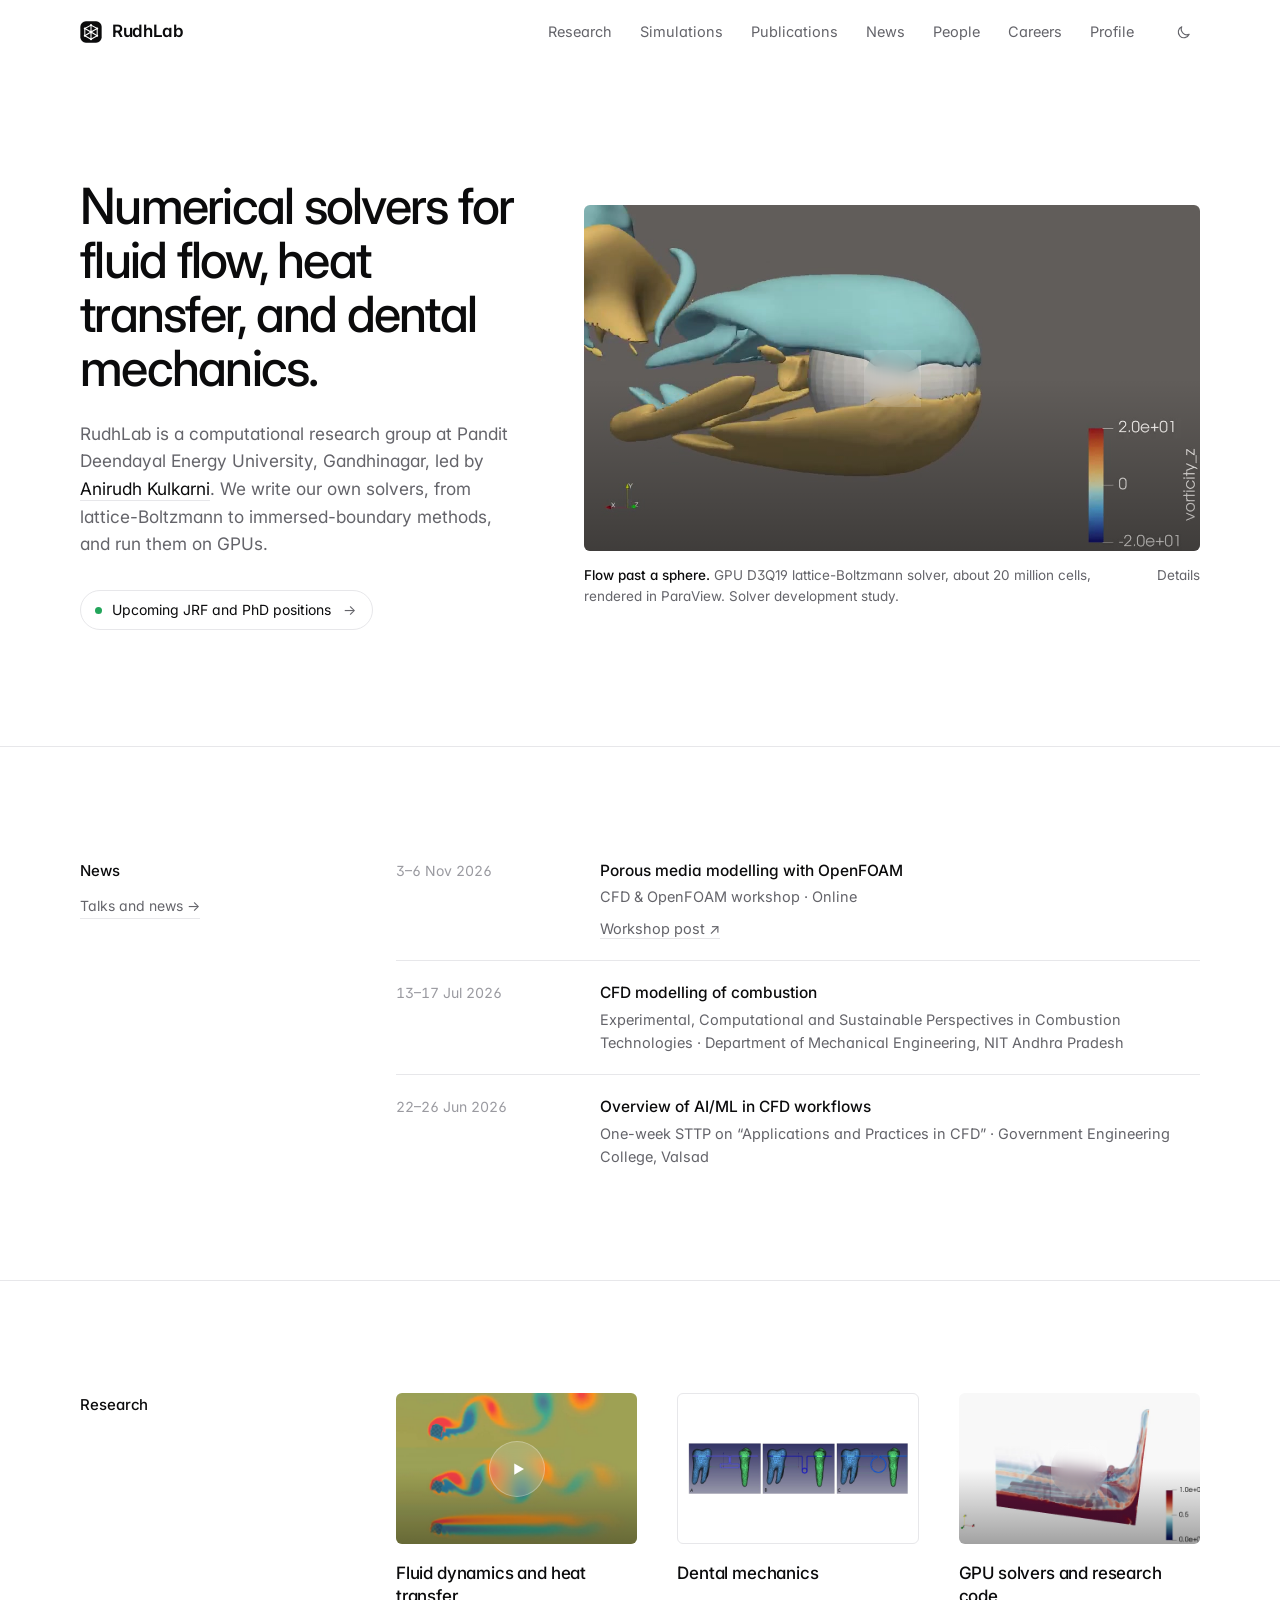
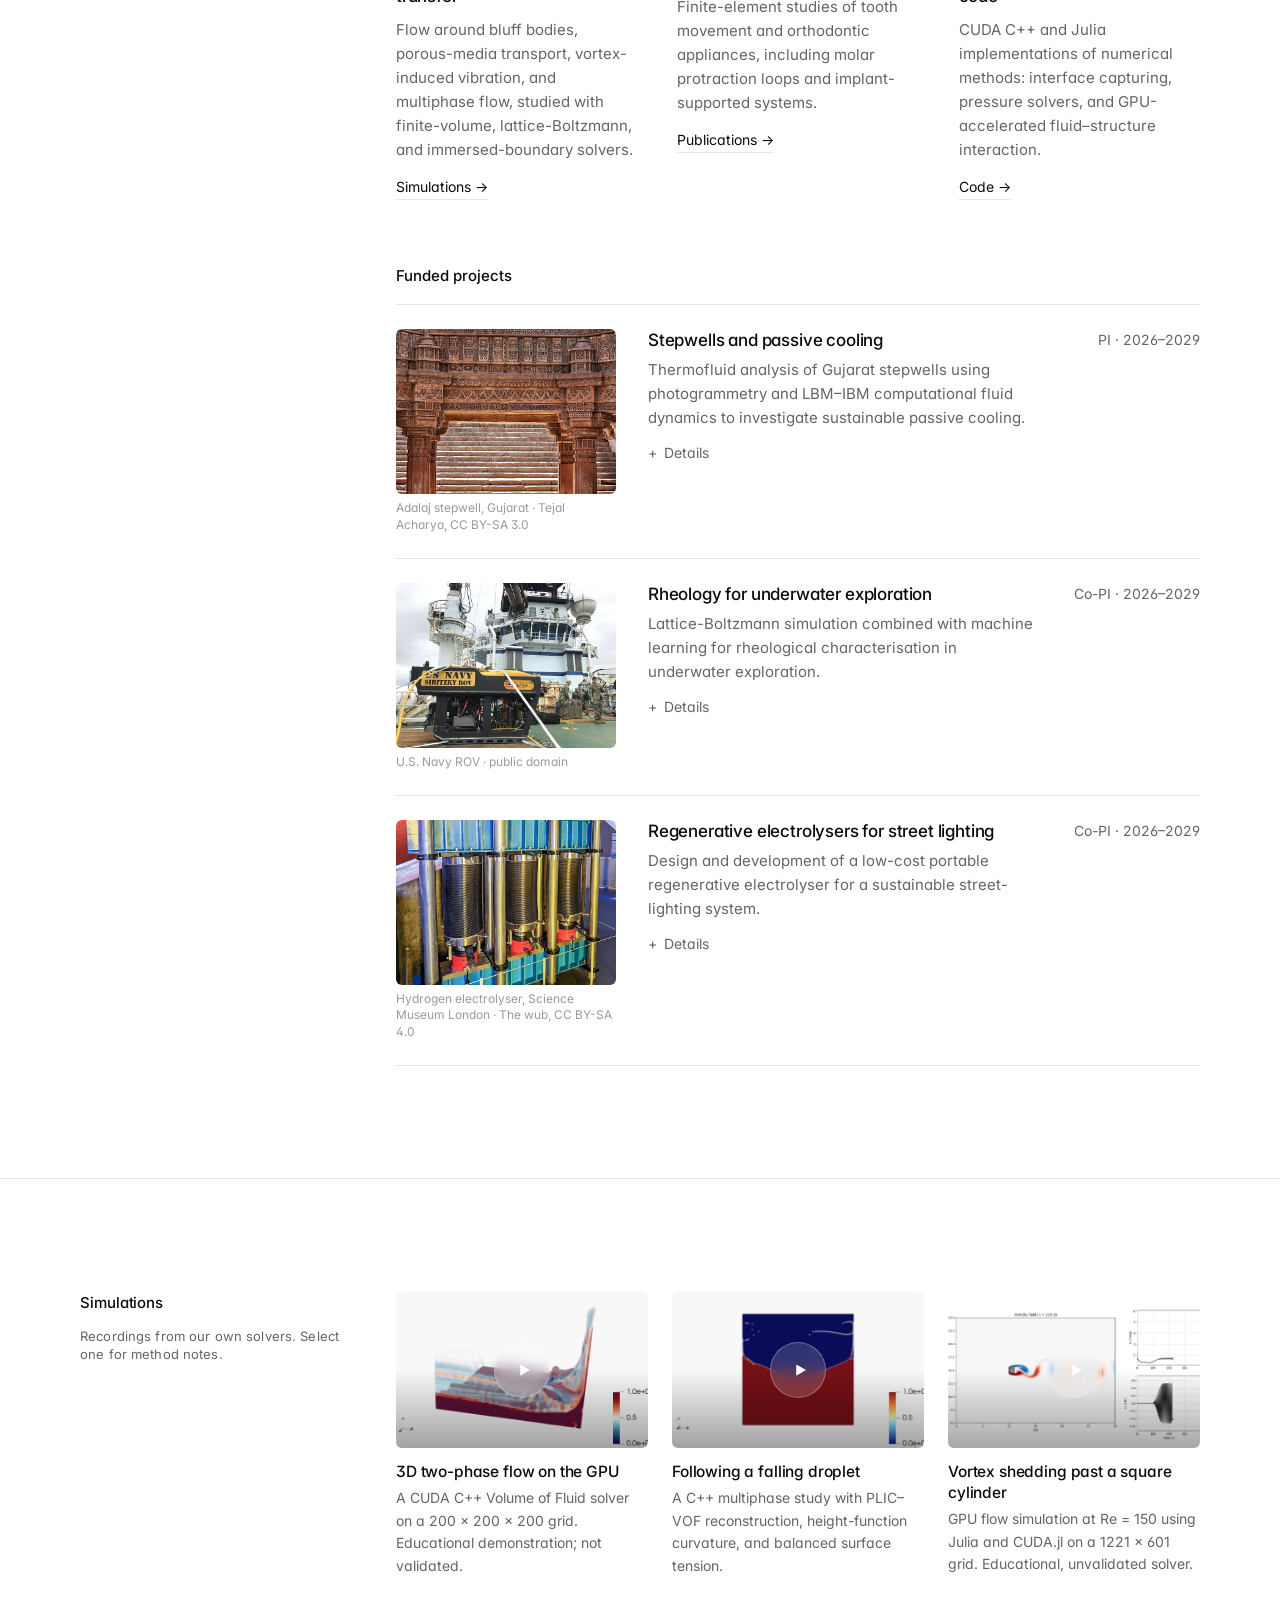
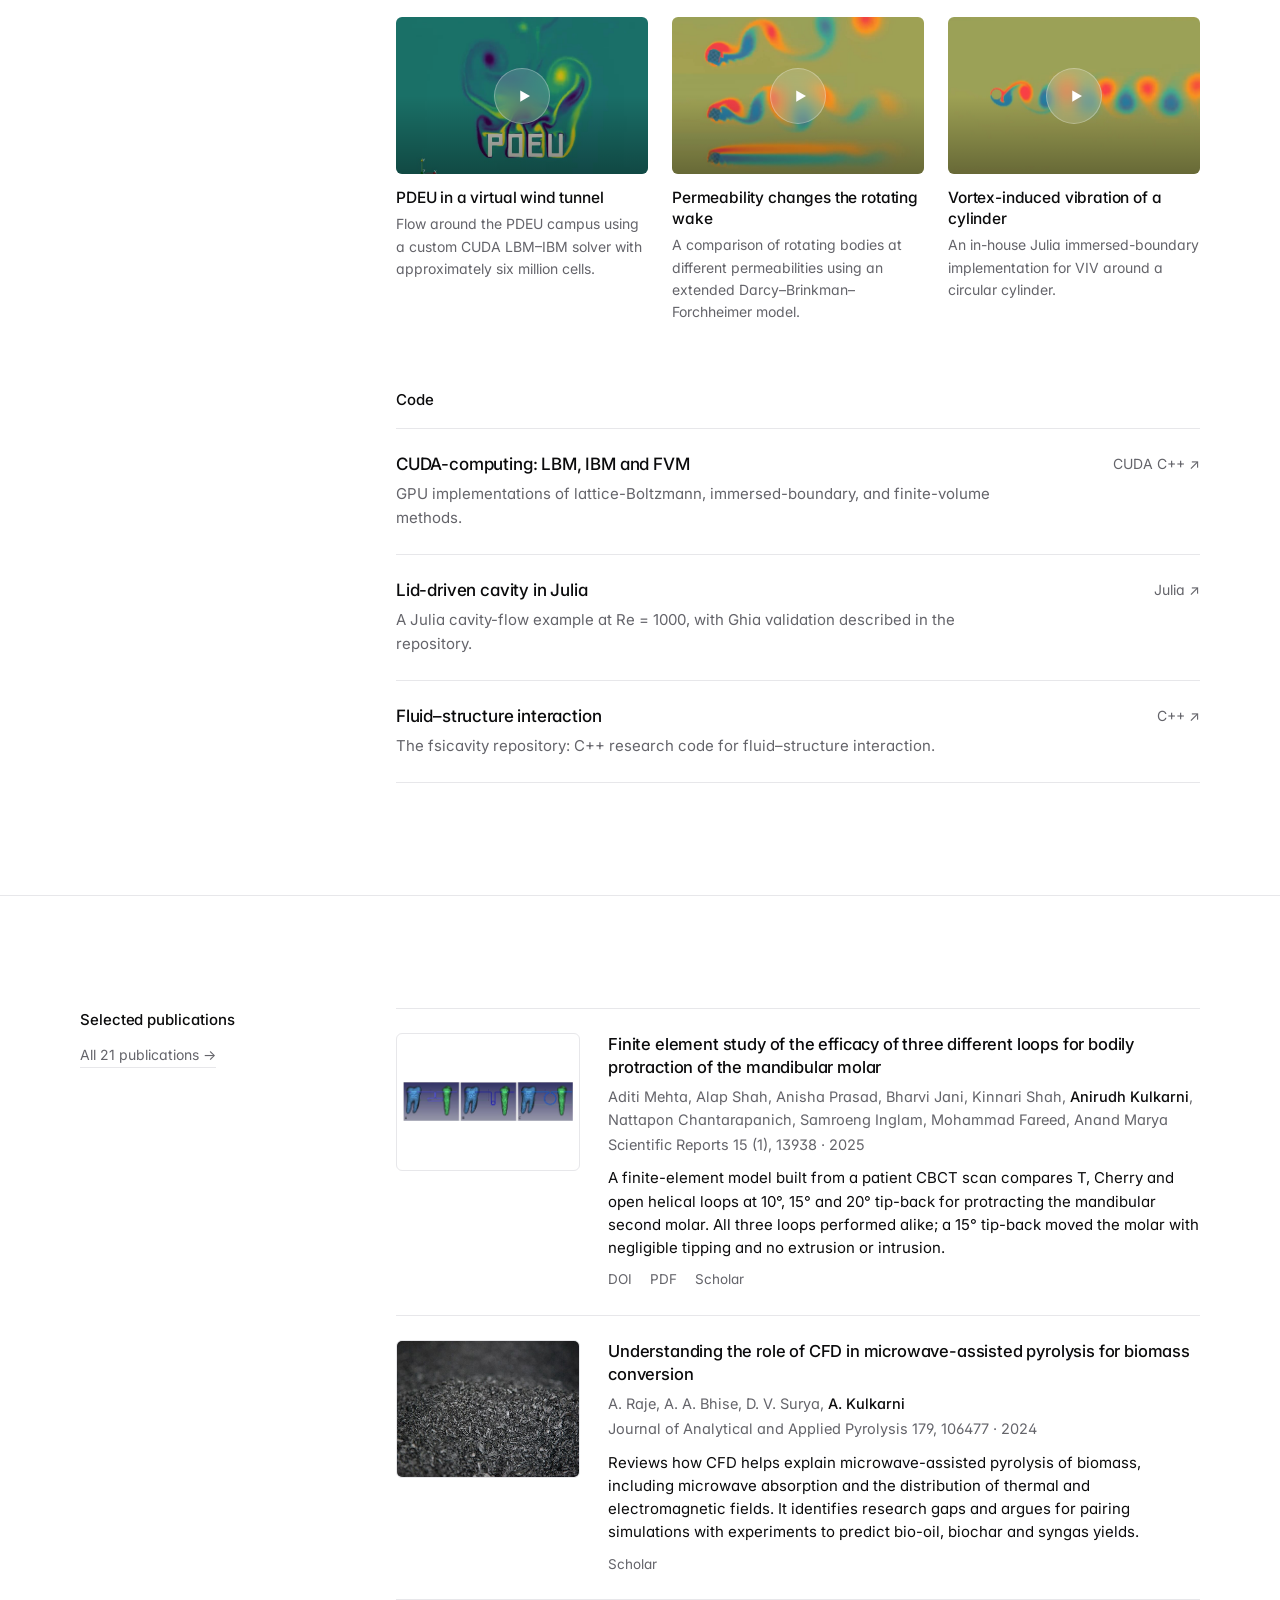
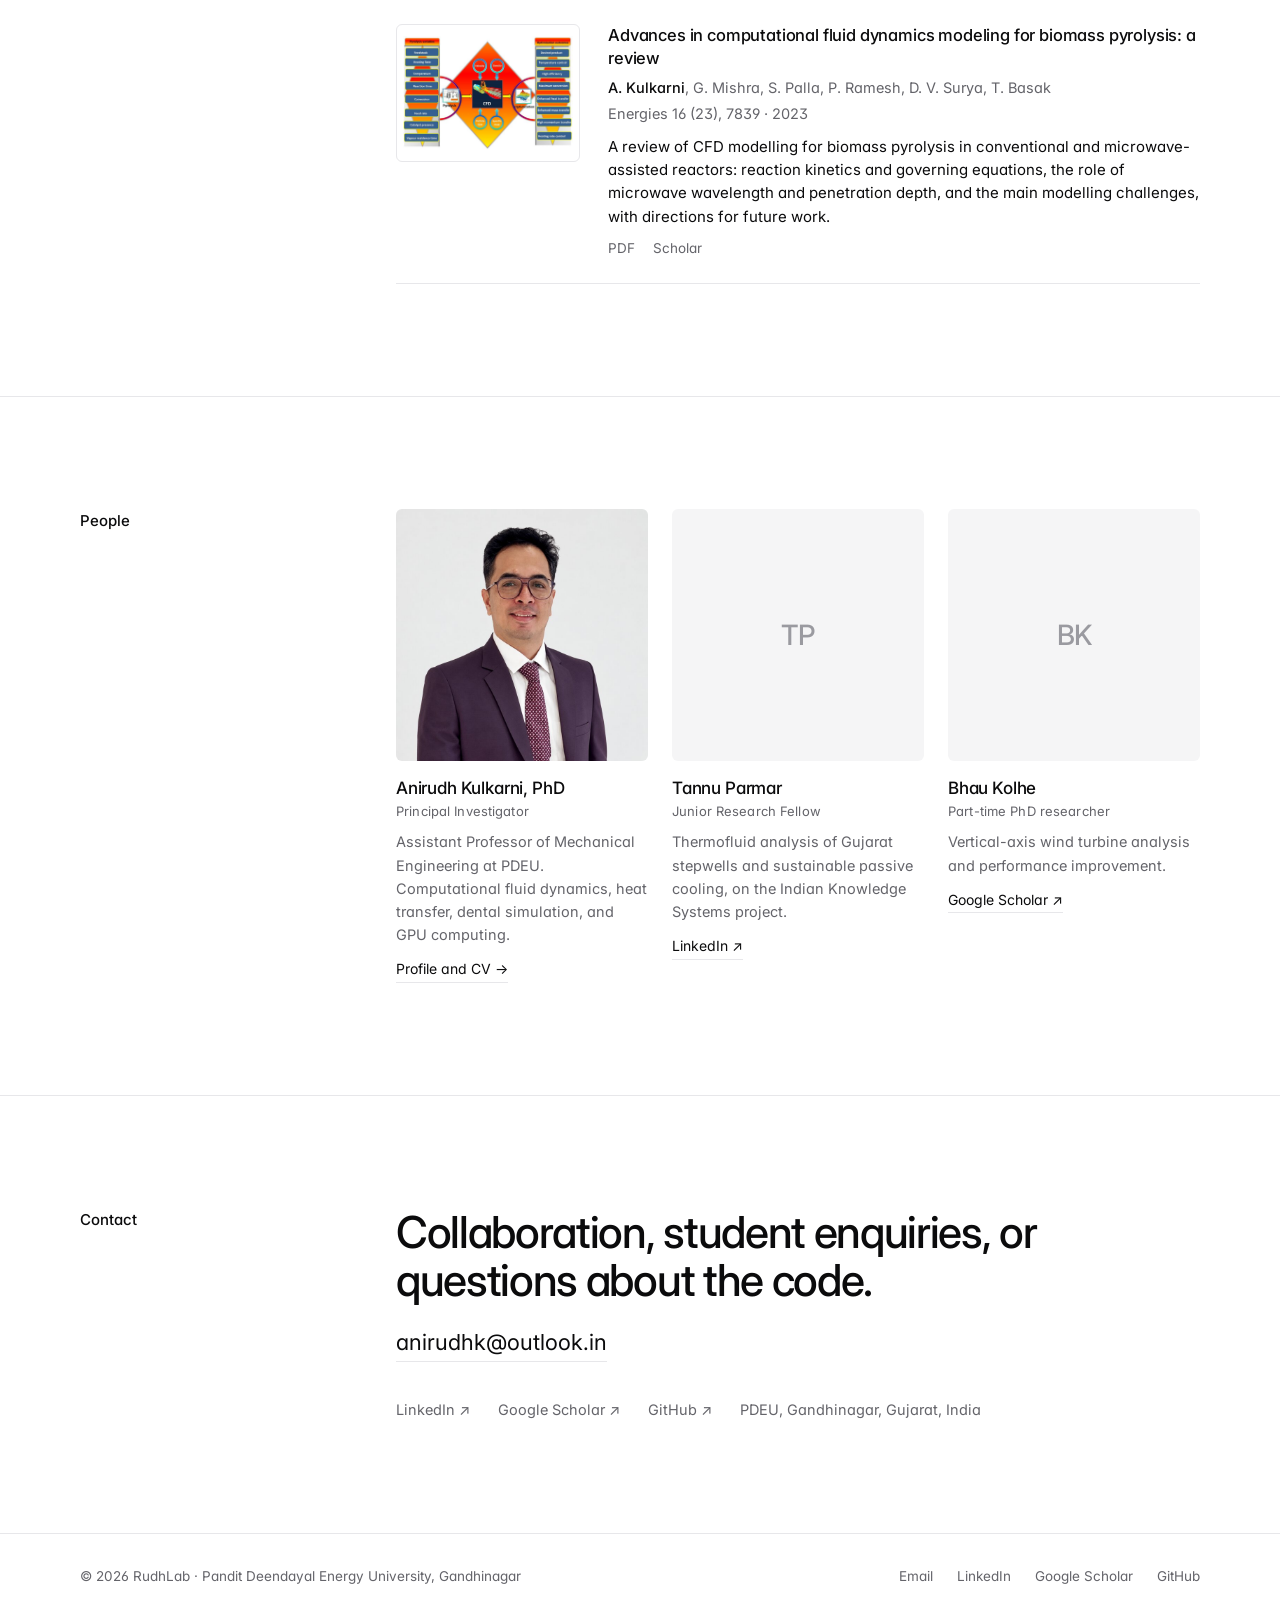
==== index.html @ e68b86d2 "Link free full texts and add images to research areas Sixteen publications now link a free copy befo" ====
<!doctype html>
<html lang="en">
<head>
<meta charset="utf-8">
<meta name="viewport" content="width=device-width, initial-scale=1">
<meta name="description" content="RudhLab is the computational research group of Anirudh Kulkarni, PhD, at PDEU Gandhinagar: fluid dynamics, heat transfer, dental mechanics, and GPU solvers.">
<meta name="theme-color" content="#ffffff">
<title>RudhLab — Computational fluid dynamics and mechanics</title>
<link rel="canonical" href="https://rudhlab.com/">
<meta property="og:type" content="website">
<meta property="og:site_name" content="RudhLab">
<meta property="og:title" content="RudhLab — Computational fluid dynamics and mechanics">
<meta property="og:description" content="RudhLab is the computational research group of Anirudh Kulkarni, PhD, at PDEU Gandhinagar: fluid dynamics, heat transfer, dental mechanics, and GPU solvers.">
<meta property="og:url" content="https://rudhlab.com/">
<meta property="og:image" content="https://rudhlab.com/assets/og-image.jpg">
<meta property="og:image:width" content="1200">
<meta property="og:image:height" content="630">
<meta property="og:image:alt" content="RudhLab: computational fluid dynamics, heat transfer, and mechanics">
<meta name="twitter:card" content="summary_large_image">
<script type="application/ld+json">{"@context":"https://schema.org","@type":"ResearchOrganization","@id":"https://rudhlab.com/#lab","name":"RudhLab","url":"https://rudhlab.com/","logo":"https://rudhlab.com/assets/mark.svg","description":"Computational research group at Pandit Deendayal Energy University working on fluid dynamics, heat transfer, dental mechanics, and GPU solvers.","parentOrganization":{"@type":"CollegeOrUniversity","name":"Pandit Deendayal Energy University","address":{"@type":"PostalAddress","addressLocality":"Gandhinagar","addressRegion":"Gujarat","addressCountry":"IN"}},"founder":{"@id":"https://rudhlab.com/profile.html#person"},"member":[{"@id":"https://rudhlab.com/profile.html#person"},{"@type":"Person","name":"Tannu Parmar"},{"@type":"Person","name":"Bhau Kolhe"}],"email":"anirudhk@outlook.in","sameAs":["https://github.com/rudhkul"]}</script>
<link rel="icon" href="assets/mark.svg?v=20261018b" type="image/svg+xml">
<link rel="preconnect" href="https://fonts.googleapis.com">
<link rel="preconnect" href="https://fonts.gstatic.com" crossorigin>
<link rel="stylesheet" href="https://fonts.googleapis.com/css2?family=Inter:wght@400;500;600&amp;display=swap">
<script src="theme.js?v=20261018b"></script>
<link rel="stylesheet" href="styles.css?v=20261018b">
<script src="content.js?v=20261018b" defer></script>
<script src="app.js?v=20261018b" defer></script>
</head>
<body>
<a class="skip" href="#main">Skip to content</a>
<header class="header"><div class="wrap">
<a class="brand" href="#" aria-label="RudhLab home"><svg viewBox="0 0 64 64" aria-hidden="true"><rect class="mark-tile" x="1" y="1" width="62" height="62" rx="16"/><g class="mark-lines" fill="none" stroke-linejoin="round"><path d="m32 12 18 10v21L32 53 14 43V22Z"/><path d="m14 22 18 10 18-10M32 32v21M32 12v20M14 43l18-11 18 11"/></g><g class="mark-nodes"><circle cx="32" cy="12" r="3"/><circle cx="14" cy="22" r="3"/><circle cx="50" cy="22" r="3"/><circle cx="32" cy="32" r="4"/><circle cx="14" cy="43" r="3"/><circle cx="50" cy="43" r="3"/><circle cx="32" cy="53" r="3"/></g></svg>RudhLab</a>
<nav class="nav" id="navigation" aria-label="Main"><a href="#research">Research</a><a href="#simulations">Simulations</a><a href="publications.html">Publications</a><a href="news.html">News</a><a href="#people">People</a><a href="careers.html">Careers</a><a href="profile.html">Profile</a></nav>
<button class="icon-button theme-toggle" type="button" aria-label="Switch to dark mode" aria-pressed="false"><svg class="moon" viewBox="0 0 24 24" fill="none" stroke="currentColor" stroke-width="1.6" stroke-linecap="round" stroke-linejoin="round" aria-hidden="true"><path d="M20 14.5A8 8 0 0 1 9.5 4a8 8 0 1 0 10.5 10.5Z"/></svg><svg class="sun" viewBox="0 0 24 24" fill="none" stroke="currentColor" stroke-width="1.6" stroke-linecap="round" stroke-linejoin="round" aria-hidden="true"><circle cx="12" cy="12" r="4"/><path d="M12 2v2m0 16v2M2 12h2m16 0h2M4.9 4.9l1.4 1.4m11.4 11.4 1.4 1.4M4.9 19.1l1.4-1.4M17.7 6.3l1.4-1.4"/></svg></button>
<button class="icon-button menu-toggle" type="button" aria-label="Menu" aria-expanded="false" aria-controls="navigation"><svg class="open-icon" viewBox="0 0 24 24" fill="none" stroke="currentColor" stroke-width="1.6" stroke-linecap="round" stroke-linejoin="round" aria-hidden="true"><path d="M4 8h16M4 16h16"/></svg><svg class="close" viewBox="0 0 24 24" fill="none" stroke="currentColor" stroke-width="1.6" stroke-linecap="round" stroke-linejoin="round" aria-hidden="true"><path d="M6 6l12 12M18 6 6 18"/></svg></button>
</div></header>
<main id="main">
<section class="hero wrap"><div class="hero-text">
<h1>Numerical solvers for fluid flow, heat transfer, and dental mechanics.</h1>
<p class="lede">RudhLab is a computational research group at Pandit Deendayal Energy University, Gandhinagar, led by <a class="link" href="profile.html">Anirudh Kulkarni</a>. We write our own solvers, from lattice-Boltzmann to immersed-boundary methods, and run them on GPUs.</p>
<a class="notice" href="careers.html"><span class="dot" aria-hidden="true"></span>Upcoming JRF and PhD positions<span class="muted arrow">→</span></a>
</div>
<figure class="featured">
<div class="player" data-player><video preload="none" playsinline loop muted poster="assets/media/sphere-wake.jpg" aria-label="Three-dimensional vortex structures in the wake of a sphere"><source src="assets/media/sphere-wake.mp4" type="video/mp4"></video><button class="play" type="button" aria-label="Play: flow past a sphere"><span><svg viewBox="0 0 24 24" fill="currentColor" aria-hidden="true"><path d="M7 4.5v15l13-7.5z"/></svg></span></button></div>
<figcaption><span><strong>Flow past a sphere.</strong> <span class="muted">GPU D3Q19 lattice-Boltzmann solver, about 20 million cells, rendered in ParaView. Solver development study.</span></span><button type="button" data-study="sphere-wake">Details</button></figcaption>
</figure>
</section>
<section class="section" id="news"><div class="wrap section-grid"><div class="section-head"><h2>News</h2><a class="link" href="news.html">Talks and news <span class="arrow">→</span></a></div><div><div class="news" id="news-latest"></div></div></div></section>
<section class="section" id="research"><div class="wrap section-grid"><div class="section-head"><h2>Research</h2></div><div><div class="areas"><div><button class="area-media" type="button" data-study="porous-body-rotation" aria-label="Vortex shedding behind rotating porous bodies. Open video and notes"><span class="player"><img src="assets/media/porous-body-rotation.jpg" alt="" width="1280" height="720" loading="lazy" decoding="async"><span class="play" aria-hidden="true"><span><svg viewBox="0 0 24 24" fill="currentColor" aria-hidden="true"><path d="M7 4.5v15l13-7.5z"/></svg></span></span></span></button><h3>Fluid dynamics and heat transfer</h3><p>Flow around bluff bodies, porous-media transport, vortex-induced vibration, and multiphase flow, studied with finite-volume, lattice-Boltzmann, and immersed-boundary solvers.</p><a class="link" href="#simulations">Simulations <span class="arrow">→</span></a></div><div><figure class="area-media figure"><img src="assets/research/dental-fem.jpg" alt="Finite-element models of a mandibular molar with T, Cherry and open helical protraction loops." title="Figure 1, Mehta et al., Scientific Reports (2025), CC BY-NC-ND 4.0" width="1200" height="276" loading="lazy" decoding="async"></figure><h3>Dental mechanics</h3><p>Finite-element studies of tooth movement and orthodontic appliances, including molar protraction loops and implant-supported systems.</p><a class="link" href="publications.html">Publications <span class="arrow">→</span></a></div><div><button class="area-media" type="button" data-study="cuda-two-phase" aria-label="3D two-phase flow on the GPU. Open video and notes"><span class="player"><img src="assets/media/cuda-two-phase.jpg" alt="" width="1280" height="720" loading="lazy" decoding="async"><span class="play" aria-hidden="true"><span><svg viewBox="0 0 24 24" fill="currentColor" aria-hidden="true"><path d="M7 4.5v15l13-7.5z"/></svg></span></span></span></button><h3>GPU solvers and research code</h3><p>CUDA C++ and Julia implementations of numerical methods: interface capturing, pressure solvers, and GPU-accelerated fluid–structure interaction.</p><a class="link" href="#code">Code <span class="arrow">→</span></a></div></div><h3 class="subhead" id="projects">Funded projects</h3><div class="rows"><article class="project"><figure><img src="assets/projects/stepwells.jpg" alt="Adalaj stepwell near Gandhinagar, Gujarat: stepped galleries descending to the water." width="720" height="540" loading="lazy" decoding="async"><figcaption><a href="https://commons.wikimedia.org/wiki/File:Adalaj_Vav_01.jpg" target="_blank" rel="noopener noreferrer">Adalaj stepwell, Gujarat · Tejal Acharya, CC BY-SA 3.0</a></figcaption></figure><div class="row"><h3>Stepwells and passive cooling</h3><span class="meta">PI · 2026–2029</span><p>Thermofluid analysis of Gujarat stepwells using photogrammetry and LBM–IBM computational fluid dynamics to investigate sustainable passive cooling.</p><details><summary>Details</summary><dl><dt>Full title</dt><dd>Thermofluid Analysis of Selected Stepwells from the Region of Gujarat (Vapi): Validating Aparajitaprccha Typologies using Photogrammetry and LBM–IBM CFD for Sustainable Passive Cooling</dd><dt>Funding</dt><dd>Indian Knowledge Systems Division, Ministry of Education, Government of India</dd><dt>Principal Investigator</dt><dd>Dr. Anirudh Kulkarni</dd><dt>Co-Principal Investigator</dt><dd>Dr. Kishan Fuse</dd><dt>Research fellow</dt><dd>Tannu Parmar, JRF</dd></dl></details></div></article><article class="project"><figure><img src="assets/projects/underwater.jpg" alt="A remotely operated underwater vehicle on the deck of a support ship." width="720" height="540" loading="lazy" decoding="async"><figcaption><a href="https://commons.wikimedia.org/wiki/File:A_remotely_operated_underwater_vehicle_operated_by_the_U.S._Navy%E2%80%99s_Undersea_Rescue_Command._(38526121546).jpg" target="_blank" rel="noopener noreferrer">U.S. Navy ROV · public domain</a></figcaption></figure><div class="row"><h3>Rheology for underwater exploration</h3><span class="meta">Co-PI · 2026–2029</span><p>Lattice-Boltzmann simulation combined with machine learning for rheological characterisation in underwater exploration.</p><details><summary>Details</summary><dl><dt>Full title</dt><dd>LBM–ML Rheological Characterisation for Underwater Exploration</dd><dt>Funding</dt><dd>IIT Guwahati Technology Innovation Hub</dd><dt>Principal Investigator</dt><dd>Dr. Vivek Jaiswal</dd><dt>Co-Principal Investigator</dt><dd>Dr. Anirudh Kulkarni</dd></dl></details></div></article><article class="project"><figure><img src="assets/projects/electrolyser.jpg" alt="A stacked hydrogen electrolyser on display." width="720" height="540" loading="lazy" decoding="async"><figcaption><a href="https://commons.wikimedia.org/wiki/File:Hydrogen_electrolyser_-_Science_Museum,_London.jpg" target="_blank" rel="noopener noreferrer">Hydrogen electrolyser, Science Museum London · The wub, CC BY-SA 4.0</a></figcaption></figure><div class="row"><h3>Regenerative electrolysers for street lighting</h3><span class="meta">Co-PI · 2026–2029</span><p>Design and development of a low-cost portable regenerative electrolyser for a sustainable street-lighting system.</p><details><summary>Details</summary><dl><dt>Funding</dt><dd>Gujarat Energy Development Agency</dd><dt>Principal Investigator</dt><dd>Dr. Rohit Srivastava</dd><dt>Co-Principal Investigator</dt><dd>Dr. Anirudh Kulkarni</dd></dl></details></div></article></div></div></div></section>
<section class="section" id="simulations"><div class="wrap section-grid"><div class="section-head"><h2>Simulations</h2><p class="label">Recordings from our own solvers. Select one for method notes.</p></div><div><div class="sims" id="sims"></div><h3 class="subhead" id="code">Code</h3><div class="rows" id="code-list"></div></div></div></section>
<section class="section" id="publications"><div class="wrap section-grid"><div class="section-head"><h2>Selected publications</h2><a class="link" href="publications.html">All 21 publications <span class="arrow">→</span></a></div><div><div class="pubs"><article class="pub" data-type="journal"><figure class="pub-thumb"><img src="assets/publications/pub-17.jpg" alt="Finite-element models of the molar with the T loop, Cherry loop and open helical loop." title="Figure 1, Mehta et al., Scientific Reports (2025), CC BY-NC-ND 4.0" width="720" height="166" loading="lazy" decoding="async"></figure><div class="pub-body"><h3><a href="https://doi.org/10.1038/s41598-025-94627-5" target="_blank" rel="noopener noreferrer">Finite element study of the efficacy of three different loops for bodily protraction of the mandibular molar</a></h3><p class="authors">Aditi Mehta, Alap Shah, Anisha Prasad, Bharvi Jani, Kinnari Shah, <strong>Anirudh Kulkarni</strong>, Nattapon Chantarapanich, Samroeng Inglam, Mohammad Fareed, Anand Marya</p><p class="venue">Scientific Reports 15 (1), 13938 · 2025</p><p class="summary">A finite-element model built from a patient CBCT scan compares T, Cherry and open helical loops at 10°, 15° and 20° tip-back for protracting the mandibular second molar. All three loops performed alike; a 15° tip-back moved the molar with negligible tipping and no extrusion or intrusion.</p><p class="links"><a href="https://doi.org/10.1038/s41598-025-94627-5" target="_blank" rel="noopener noreferrer">DOI</a><a href="https://www.nature.com/articles/s41598-025-94627-5.pdf" target="_blank" rel="noopener noreferrer">PDF</a><a href="https://scholar.google.com/citations?view_op=view_citation&amp;hl=en&amp;user=WoYtYLwAAAAJ&amp;pagesize=100&amp;citation_for_view=WoYtYLwAAAAJ:7PzlFSSx8tAC" target="_blank" rel="noopener noreferrer">Scholar</a></p></div></article><article class="pub" data-type="journal"><figure class="pub-thumb photo"><img src="assets/publications/pub-15.jpg" alt="A pile of biochar." title="Illustrative photo: Oregon Department of Forestry, Wikimedia Commons, CC BY 2.0" width="720" height="540" loading="lazy" decoding="async"></figure><div class="pub-body"><h3><a href="https://scholar.google.com/citations?view_op=view_citation&amp;hl=en&amp;user=WoYtYLwAAAAJ&amp;pagesize=100&amp;citation_for_view=WoYtYLwAAAAJ:aqlVkmm33-oC" target="_blank" rel="noopener noreferrer">Understanding the role of CFD in microwave-assisted pyrolysis for biomass conversion</a></h3><p class="authors">A. Raje, A. A. Bhise, D. V. Surya, <strong>A. Kulkarni</strong></p><p class="venue">Journal of Analytical and Applied Pyrolysis 179, 106477 · 2024</p><p class="summary">Reviews how CFD helps explain microwave-assisted pyrolysis of biomass, including microwave absorption and the distribution of thermal and electromagnetic fields. It identifies research gaps and argues for pairing simulations with experiments to predict bio-oil, biochar and syngas yields.</p><p class="links"><a href="https://scholar.google.com/citations?view_op=view_citation&amp;hl=en&amp;user=WoYtYLwAAAAJ&amp;pagesize=100&amp;citation_for_view=WoYtYLwAAAAJ:aqlVkmm33-oC" target="_blank" rel="noopener noreferrer">Scholar</a></p></div></article><article class="pub" data-type="journal"><figure class="pub-thumb"><img src="assets/publications/pub-13.jpg" alt="Diagram linking pyrolysis variables, CFD quantities and optimisation outcomes." title="Figure 1, Kulkarni et al., Energies (2023), CC BY 4.0" width="720" height="483" loading="lazy" decoding="async"></figure><div class="pub-body"><h3><a href="https://scholar.google.com/citations?view_op=view_citation&amp;hl=en&amp;user=WoYtYLwAAAAJ&amp;pagesize=100&amp;citation_for_view=WoYtYLwAAAAJ:qxL8FJ1GzNcC" target="_blank" rel="noopener noreferrer">Advances in computational fluid dynamics modeling for biomass pyrolysis: a review</a></h3><p class="authors"><strong>A. Kulkarni</strong>, G. Mishra, S. Palla, P. Ramesh, D. V. Surya, T. Basak</p><p class="venue">Energies 16 (23), 7839 · 2023</p><p class="summary">A review of CFD modelling for biomass pyrolysis in conventional and microwave-assisted reactors: reaction kinetics and governing equations, the role of microwave wavelength and penetration depth, and the main modelling challenges, with directions for future work.</p><p class="links"><a href="https://www.mdpi.com/1996-1073/16/23/7839/pdf" target="_blank" rel="noopener noreferrer">PDF</a><a href="https://scholar.google.com/citations?view_op=view_citation&amp;hl=en&amp;user=WoYtYLwAAAAJ&amp;pagesize=100&amp;citation_for_view=WoYtYLwAAAAJ:qxL8FJ1GzNcC" target="_blank" rel="noopener noreferrer">Scholar</a></p></div></article></div></div></div></section>
<section class="section" id="people"><div class="wrap section-grid"><div class="section-head"><h2>People</h2></div><div><div class="people">
<article class="person"><div class="avatar"><img src="assets/anirudh-kulkarni.jpg?v=20261018b" alt="Portrait of Anirudh Kulkarni" width="720" height="730" loading="lazy"></div><h3>Anirudh Kulkarni, PhD</h3><p class="label">Principal Investigator</p><p>Assistant Professor of Mechanical Engineering at PDEU. Computational fluid dynamics, heat transfer, dental simulation, and GPU computing.</p><a class="link" href="profile.html">Profile and CV <span class="arrow">→</span></a></article>
<article class="person"><div class="avatar" aria-hidden="true">TP</div><h3>Tannu Parmar</h3><p class="label">Junior Research Fellow</p><p>Thermofluid analysis of Gujarat stepwells and sustainable passive cooling, on the Indian Knowledge Systems project.</p><a class="link" href="https://www.linkedin.com/in/tannu-parmar-130b2a20a/" target="_blank" rel="noopener noreferrer">LinkedIn <span class="arrow">↗</span></a></article>
<article class="person"><div class="avatar" aria-hidden="true">BK</div><h3>Bhau Kolhe</h3><p class="label">Part-time PhD researcher</p><p>Vertical-axis wind turbine analysis and performance improvement.</p><a class="link" href="https://scholar.google.com/citations?user=wgav1qcAAAAJ&amp;hl=en" target="_blank" rel="noopener noreferrer">Google Scholar <span class="arrow">↗</span></a></article>
</div></div></div></section>
<section class="section" id="contact"><div class="wrap section-grid"><div class="section-head"><h2>Contact</h2></div><div><div class="contact"><h2>Collaboration, student enquiries, or questions about the code.</h2><a class="big link" id="contact-primary" href="mailto:anirudhk@outlook.in">anirudhk@outlook.in</a><ul><li><a href="https://www.linkedin.com/in/anik/" target="_blank" rel="noopener noreferrer">LinkedIn ↗</a></li><li><a href="https://scholar.google.com/citations?user=WoYtYLwAAAAJ&amp;hl=en" target="_blank" rel="noopener noreferrer">Google Scholar ↗</a></li><li><a href="https://github.com/rudhkul" target="_blank" rel="noopener noreferrer">GitHub ↗</a></li><li>PDEU, Gandhinagar, Gujarat, India</li></ul></div></div></div></section>
<dialog id="study-dialog" aria-labelledby="dialog-title"><button class="dialog-close" type="button" aria-label="Close"><svg viewBox="0 0 24 24" fill="none" stroke="currentColor" stroke-width="1.6" stroke-linecap="round" stroke-linejoin="round" aria-hidden="true" stroke-width="2"><path d="M6 6l12 12M18 6 6 18"/></svg></button><div id="dialog-media"></div><div class="dialog-body"><h2 id="dialog-title"></h2><p id="dialog-description"></p><aside><div><span>Method</span><p id="dialog-method"></p></div><div><span>Recording</span><p id="dialog-label"></p></div><a class="link" id="dialog-link" target="_blank" rel="noopener noreferrer">Original post <span class="arrow">↗</span></a></aside></div></dialog>
</main>
<footer class="footer"><div class="wrap">
<p>© <span id="year">2026</span> RudhLab · Pandit Deendayal Energy University, Gandhinagar</p>
<nav aria-label="Elsewhere"><a href="mailto:anirudhk@outlook.in">Email</a><a href="https://www.linkedin.com/in/anik/" target="_blank" rel="noopener noreferrer">LinkedIn</a><a href="https://scholar.google.com/citations?user=WoYtYLwAAAAJ&amp;hl=en" target="_blank" rel="noopener noreferrer">Google Scholar</a><a href="https://github.com/rudhkul" target="_blank" rel="noopener noreferrer">GitHub</a></nav>
</div></footer>
</body>
</html>
---- styles.css ----
/* RudhLab — minimal sans-serif theme. Tokens first; every page shares them. */
:root{
  --bg:#ffffff;--fg:#0b0b0c;--muted:#64646a;--faint:#9a9aa0;--line:#e7e7ea;--soft:#f5f5f6;--accent:#1f5eff;
  --sans:"Inter",ui-sans-serif,system-ui,-apple-system,"Segoe UI",Roboto,"Helvetica Neue",Arial,sans-serif;
  --max:1200px;--gutter:clamp(16px,4vw,40px);
  color-scheme:light;
}
@media (prefers-color-scheme:dark){:root:not([data-theme="light"]){--bg:#0c0c0e;--fg:#ececee;--muted:#9c9ca4;--faint:#6c6c74;--line:#232328;--soft:#151518;--accent:#7aa2ff;color-scheme:dark}}
:root[data-theme="dark"]{--bg:#0c0c0e;--fg:#ececee;--muted:#9c9ca4;--faint:#6c6c74;--line:#232328;--soft:#151518;--accent:#7aa2ff;color-scheme:dark}

*,*::before,*::after{box-sizing:border-box}
html{-webkit-text-size-adjust:100%;scroll-behavior:smooth;scroll-padding-top:80px}
body{display:flex;flex-direction:column;min-height:100dvh;margin:0;background:var(--bg);color:var(--fg);font:400 16px/1.6 var(--sans);font-feature-settings:"cv11","ss01";-webkit-font-smoothing:antialiased;text-rendering:optimizeLegibility}
h1,h2,h3,p,ul,ol,dl,dd,figure{margin:0}
main{flex:1}
ul{padding:0;list-style:none}
img,video{display:block;max-width:100%}
a{color:inherit;text-decoration:none}
button,input{font:inherit;color:inherit}
button{background:none;border:0;padding:0;cursor:pointer}
:focus-visible{outline:2px solid var(--accent);outline-offset:3px;border-radius:2px}
::selection{background:var(--fg);color:var(--bg)}
[hidden]{display:none!important}
.visually-hidden{position:absolute;width:1px;height:1px;overflow:hidden;clip:rect(0 0 0 0);white-space:nowrap}

.wrap{max-width:var(--max);margin-inline:auto;padding-inline:var(--gutter)}
.skip{position:absolute;left:-999px;top:12px;z-index:100;background:var(--fg);color:var(--bg);padding:8px 14px;border-radius:6px}
.skip:focus{left:12px}

/* Typography */
.muted{color:var(--muted)}
.label{font-size:13px;line-height:1.4;color:var(--muted);letter-spacing:.01em}
.link{border-bottom:1px solid var(--line);transition:border-color .15s,color .15s;padding-bottom:1px}
.link:hover{border-color:currentColor}
.arrow{display:inline-block;transition:transform .15s}
a:hover .arrow{transform:translateX(3px)}
.prose p+p{margin-top:1em}
.prose a{border-bottom:1px solid var(--line)}
.prose a:hover{border-color:currentColor}

/* Header */
.header{position:sticky;top:0;z-index:20;background:color-mix(in srgb,var(--bg) 88%,transparent);backdrop-filter:saturate(1.4) blur(12px);-webkit-backdrop-filter:saturate(1.4) blur(12px);border-bottom:1px solid transparent;transition:border-color .2s}
.header.scrolled{border-color:var(--line)}
.header .wrap{display:flex;align-items:center;gap:32px;height:64px}
.brand{display:flex;align-items:center;gap:10px;font-weight:600;font-size:17px;letter-spacing:-.02em;margin-right:auto}
.brand svg{width:22px;height:22px}
.brand .mark-tile{fill:var(--fg)}.brand .mark-lines{stroke:var(--bg);stroke-width:3}.brand .mark-nodes{fill:var(--bg)}
.nav{display:flex;gap:28px;font-size:14.5px}
.nav a{color:var(--muted);transition:color .15s}
.nav a:hover,.nav a[aria-current="page"]{color:var(--fg)}
.icon-button{display:grid;place-items:center;width:34px;height:34px;border-radius:50%;color:var(--muted);transition:background .15s,color .15s}
.icon-button:hover{background:var(--soft);color:var(--fg)}
.icon-button svg{width:17px;height:17px}
.theme-toggle .sun{display:none}
:root[data-theme="dark"] .theme-toggle .sun{display:block}
:root[data-theme="dark"] .theme-toggle .moon{display:none}
.menu-toggle{display:none}

/* Page sections */
.section{padding-block:clamp(64px,9vw,112px);border-top:1px solid var(--line)}
.section-grid{display:grid;grid-template-columns:minmax(0,3fr) minmax(0,9fr);gap:24px 48px}
.section-head{display:flex;flex-direction:column;gap:12px;align-self:start;position:sticky;top:96px}
.section-head h2{font-size:15px;font-weight:500;letter-spacing:-.005em}
.section-head .link{font-size:14px;color:var(--muted);align-self:flex-start}
.section-head .link:hover{color:var(--fg)}

/* Home hero */
.hero{display:grid;grid-template-columns:minmax(0,5fr) minmax(0,7fr);gap:clamp(32px,5vw,72px);align-items:center;padding-block:clamp(56px,9vw,120px)}
.hero h1{font-size:clamp(32px,3.9vw,52px);line-height:1.08;font-weight:500;letter-spacing:-.035em}
.hero .lede{margin-top:24px;font-size:clamp(16px,1.35vw,18px);line-height:1.6;color:var(--muted);max-width:48ch}
.hero .lede a{color:var(--fg)}
.notice{display:inline-flex;align-items:center;gap:10px;margin-top:32px;padding:8px 16px 8px 14px;border:1px solid var(--line);border-radius:999px;font-size:14px;transition:border-color .15s,background .15s}
.notice:hover{border-color:var(--faint);background:var(--soft)}
.notice .dot{width:7px;height:7px;border-radius:50%;background:#22a55a;animation:pulse 2.4s ease-in-out infinite}
.notice .muted{margin-left:2px}
@keyframes pulse{50%{opacity:.25}}
@media (prefers-reduced-motion:reduce){.notice .dot{animation:none}html{scroll-behavior:auto}}

/* Media */
.player{position:relative;overflow:hidden;background:#0b0b0c;border-radius:6px;aspect-ratio:16/9}
.player video,.player img{width:100%;height:100%;object-fit:cover}
.player .play{position:absolute;inset:0;display:grid;place-items:center;color:#fff;background:linear-gradient(to top,rgba(0,0,0,.35),transparent 50%);transition:background .2s}
.player .play span{display:grid;place-items:center;width:56px;height:56px;border-radius:50%;background:rgba(255,255,255,.16);backdrop-filter:blur(8px);-webkit-backdrop-filter:blur(8px);border:1px solid rgba(255,255,255,.28);transition:transform .2s,background .2s}
.player .play svg{width:18px;height:18px;margin-left:3px}
.player:hover .play span{transform:scale(1.06);background:rgba(255,255,255,.24)}
.player.playing .play{display:none}
.featured figcaption{display:flex;justify-content:space-between;gap:24px;margin-top:14px;font-size:13.5px;line-height:1.5}
.featured figcaption strong{font-weight:500}
.featured figcaption button{color:var(--muted);white-space:nowrap;align-self:flex-start}
.featured figcaption button:hover{color:var(--fg)}

/* Research areas */
.areas{display:grid;grid-template-columns:repeat(3,minmax(0,1fr));gap:40px}
.areas h3,.row h3,.sim h3,.person h3{font-size:17px;font-weight:500;letter-spacing:-.01em;line-height:1.35}
.areas p{margin-top:10px;color:var(--muted);font-size:15px}
.areas a{display:inline-block;margin-top:14px;font-size:14px}
.area-media{display:block;width:100%;margin-bottom:18px;text-align:left}
.area-media .player{display:block;aspect-ratio:16/10}
.area-media .player img{transition:transform .4s ease}
.area-media:hover .player img{transform:scale(1.025)}
/* Paper figure: shown whole on white, like the publication thumbnails. */
.area-media.figure{display:grid;place-items:center;aspect-ratio:16/10;padding:10px;background:#fff;border:1px solid var(--line);border-radius:6px;overflow:hidden}
.area-media.figure img{width:100%;height:auto}

/* Generic rows (projects, code, positions) */
.rows{border-top:1px solid var(--line)}
.row{display:grid;grid-template-columns:minmax(0,1fr) auto;gap:6px 32px;padding-block:24px;border-bottom:1px solid var(--line)}
.row .meta{font-size:14px;color:var(--muted);text-align:right;white-space:nowrap}
.row p{grid-column:1;color:var(--muted);font-size:15px;max-width:68ch}
.row details{grid-column:1/-1;margin-top:6px;font-size:14px;color:var(--muted)}
.row summary{cursor:pointer;width:max-content;list-style:none;color:var(--muted)}
.row summary::-webkit-details-marker{display:none}
.row summary::before{content:"+";display:inline-block;width:16px}
.row details[open] summary::before{content:"−"}
.row summary:hover{color:var(--fg)}
.row dl{display:grid;grid-template-columns:max-content 1fr;gap:6px 24px;margin-top:14px;padding-left:16px}
.row dt{color:var(--faint)}
.row dd{color:var(--fg)}
a.row{transition:background .15s}
a.row:hover h3{text-decoration:underline;text-underline-offset:3px;text-decoration-thickness:1px}
.subhead{font-size:15px;font-weight:500;margin:64px 0 16px}

/* Funded projects: photo beside the row */
.project{display:grid;grid-template-columns:220px minmax(0,1fr);gap:0 32px;padding-block:24px;border-bottom:1px solid var(--line)}
.project .row{padding:0;border:0;align-content:start}
.project img{width:100%;height:auto;aspect-ratio:4/3;object-fit:cover;border-radius:6px;background:var(--soft)}
.project figcaption{margin-top:6px;font-size:12px;line-height:1.4;color:var(--faint)}
.project figcaption a:hover{color:var(--muted)}

/* Simulation grid */
.sims{display:grid;grid-template-columns:repeat(3,minmax(0,1fr));gap:40px 24px}
.sim button{display:block;width:100%;text-align:left}
.sim .player{aspect-ratio:16/10}
.sim h3{margin-top:14px;font-size:15.5px}
.sim p{margin-top:4px;font-size:14px;color:var(--muted)}
.sim button:hover h3{text-decoration:underline;text-underline-offset:3px;text-decoration-thickness:1px}
.sim img{transition:transform .4s ease}
.sim button:hover img{transform:scale(1.025)}

/* Publications */
.pubs{border-top:1px solid var(--line)}
.pub{display:grid;grid-template-columns:184px minmax(0,1fr);gap:0 28px;align-items:start;padding-block:24px;border-bottom:1px solid var(--line)}
/* Figures are white-background line art, so the tile stays white in dark mode too. */
.pub-thumb{aspect-ratio:4/3;padding:6px;background:#fff;border:1px solid var(--line);border-radius:6px;overflow:hidden}
.pub-thumb img{width:100%;height:100%;object-fit:contain}
.pub-thumb.photo{padding:0;background:var(--soft)}
.pub-thumb.photo img{object-fit:cover}
.pub .summary{margin-top:10px;font-size:15px;line-height:1.55;max-width:72ch}
.pub h3{font-size:16.5px;font-weight:500;line-height:1.4;letter-spacing:-.01em;max-width:72ch}
.pub h3 a:hover{text-decoration:underline;text-underline-offset:3px;text-decoration-thickness:1px}
.pub .authors{margin-top:6px;font-size:14.5px;color:var(--muted)}
.pub .authors strong{color:var(--fg);font-weight:500}
.pub .venue{margin-top:2px;font-size:14.5px;color:var(--muted)}
.pub .venue em{font-style:normal;color:var(--fg)}
.pub .links{display:flex;gap:18px;margin-top:10px;font-size:13.5px;color:var(--muted)}
.pub .links a:hover{color:var(--fg)}
.year-group{display:grid;grid-template-columns:minmax(0,3fr) minmax(0,9fr);gap:0 48px;border-top:1px solid var(--line)}
.year-group>h2{font-size:15px;font-weight:500;padding-top:22px}
.year-group .pub:last-child{border-bottom:0}
.year-group .pub:first-of-type{border-top:0}
.year-list{border-bottom:1px solid var(--line)}

/* People */
.people{display:grid;grid-template-columns:repeat(3,minmax(0,1fr));gap:40px 24px}
.person .avatar{aspect-ratio:1;border-radius:6px;background:var(--soft);display:grid;place-items:center;font-size:28px;font-weight:500;color:var(--faint);letter-spacing:-.02em;overflow:hidden;margin-bottom:16px}
.person .avatar img{width:100%;height:100%;max-width:none;object-fit:cover}
.person .label{margin-top:2px}
.person p:not(.label){margin-top:10px;font-size:14.5px;color:var(--muted)}
.person a{display:inline-block;margin-top:12px;font-size:14px}

/* Contact */
.contact h2{font-size:clamp(28px,3.6vw,44px);font-weight:500;letter-spacing:-.03em;line-height:1.1}
.contact .big{display:inline-block;margin-top:20px;font-size:clamp(18px,2vw,22px)}
.contact ul{display:flex;flex-wrap:wrap;gap:12px 28px;margin-top:36px;font-size:14.5px;color:var(--muted)}
.contact ul a:hover{color:var(--fg)}

/* Footer */
.footer{border-top:1px solid var(--line);font-size:13.5px;color:var(--muted)}
.footer .wrap{display:flex;flex-wrap:wrap;justify-content:space-between;gap:12px 32px;padding-block:32px}
.footer nav{display:flex;flex-wrap:wrap;gap:8px 24px}
.footer a:hover{color:var(--fg)}

/* Inner pages */
.page-head{padding-block:clamp(64px,10vw,120px) clamp(40px,6vw,64px)}
.page-head h1{font-size:clamp(34px,5vw,56px);line-height:1.08;font-weight:500;letter-spacing:-.035em}
.page-head .lede{margin-top:20px;font-size:clamp(16px,1.5vw,18px);color:var(--muted);max-width:60ch}
.page-head .lede a{color:var(--fg)}
.page-body{padding-bottom:clamp(64px,9vw,112px)}

/* Publications page controls */
.controls{display:flex;flex-wrap:wrap;align-items:center;justify-content:space-between;gap:16px 32px;margin-bottom:32px}
.search{position:relative;flex:1 1 320px;max-width:440px}
.search svg{position:absolute;left:14px;top:50%;width:16px;height:16px;transform:translateY(-50%);color:var(--faint)}
.search input{width:100%;height:42px;padding:0 14px 0 40px;border:1px solid var(--line);border-radius:8px;background:var(--bg);font-size:15px;transition:border-color .15s}
.search input:focus{outline:none;border-color:var(--faint)}
.chips{display:flex;gap:6px}
.chip{height:34px;padding:0 14px;border-radius:999px;font-size:14px;color:var(--muted);border:1px solid var(--line);transition:all .15s}
.chip:hover{color:var(--fg);border-color:var(--faint)}
.chip[aria-pressed="true"]{background:var(--fg);border-color:var(--fg);color:var(--bg)}
.chip span{opacity:.6;margin-left:4px;font-variant-numeric:tabular-nums}
.empty{padding-block:40px;color:var(--muted)}
.footnote{margin-top:32px;font-size:13.5px;color:var(--faint);max-width:80ch}
.credits{margin-top:16px;font-size:13px;color:var(--faint)}
.credits summary{cursor:pointer;width:max-content;color:var(--muted)}
.credits summary:hover{color:var(--fg)}
.credits ul{display:grid;gap:4px;margin-top:10px}
.credits a:hover{color:var(--fg)}

/* Profile */
.profile-head{display:grid;grid-template-columns:minmax(0,1fr) 180px;gap:48px;align-items:end}
.profile-head img{width:100%;height:auto;aspect-ratio:1;object-fit:cover;border-radius:6px;background:var(--soft)}
.profile-head ul{display:flex;flex-wrap:wrap;gap:8px 24px;margin-top:28px;font-size:14.5px}
.profile-head ul a,.profile-head ul button{color:var(--muted)}
.profile-head ul a:hover,.profile-head ul button:hover{color:var(--fg)}
.cv{border-top:1px solid var(--line)}
.cv-section{display:grid;grid-template-columns:minmax(0,3fr) minmax(0,9fr);gap:16px 48px;padding-block:40px;border-bottom:1px solid var(--line)}
.cv-section>h2{font-size:15px;font-weight:500}
.cv-section .prose{max-width:68ch;color:var(--muted)}
.cv-section .prose a{color:var(--fg)}
.cv-section .prose strong{color:var(--fg);font-weight:500}
.entries{display:grid;gap:20px}
.entry{display:grid;grid-template-columns:180px minmax(0,1fr);gap:4px 24px}
.entry .when{font-size:14px;color:var(--faint);font-variant-numeric:tabular-nums;padding-top:1px}
.entry h3{font-size:15.5px;font-weight:500}
.entry p{font-size:14.5px;color:var(--muted)}
.bullets{display:grid;gap:8px;color:var(--muted);font-size:15px;max-width:68ch}
.bullets li{padding-left:18px;position:relative}
.bullets li::before{content:"";position:absolute;left:0;top:.75em;width:6px;height:1px;background:var(--faint)}
.cols{display:grid;grid-template-columns:repeat(2,minmax(0,1fr));gap:24px 40px}
.cols h3{font-size:14px;font-weight:500;margin-bottom:6px}
.cols p{font-size:14.5px;color:var(--muted)}

/* News */
.news{display:grid}
.news .entry{padding-block:20px;border-bottom:1px solid var(--line)}
.news .entry:first-child{padding-top:0}
.news .entry:last-child{border-bottom:0;padding-bottom:0}
.news .when .status{display:flex;margin-top:4px;font-size:13px;color:var(--fg)}
.news-meta{margin-top:2px}
.news-link{margin-top:8px;font-size:14px}

/* Careers */
.cta{display:inline-flex;align-items:center;gap:8px;height:44px;padding:0 20px;border-radius:999px;background:var(--fg);color:var(--bg);font-size:15px;font-weight:500;transition:opacity .15s}
.cta:hover{opacity:.85}
.status{display:inline-flex;align-items:center;gap:8px}
.positions .row:first-child{padding-top:0}
.positions .row:last-child{border-bottom:0;padding-bottom:0}
.apply{display:flex;flex-wrap:wrap;align-items:center;gap:16px 24px;margin-top:28px}
.status::before{content:"";width:6px;height:6px;border-radius:50%;background:#22a55a}

/* Dialog */
dialog{width:min(1000px,calc(100% - 32px));max-height:calc(100dvh - 32px);padding:0;border:1px solid var(--line);border-radius:10px;background:var(--bg);color:var(--fg);overflow:auto}
dialog::backdrop{background:rgba(0,0,0,.6);backdrop-filter:blur(4px)}
dialog video{width:100%;max-height:62vh;background:#000}
.dialog-body{padding:28px 32px 32px;display:grid;grid-template-columns:minmax(0,1fr) 260px;gap:16px 40px}
.dialog-body h2{grid-column:1/-1;font-size:22px;font-weight:500;letter-spacing:-.02em}
.dialog-body p{color:var(--muted);font-size:15px}
.dialog-body aside{font-size:14px;display:grid;gap:16px;align-content:start}
.dialog-body aside div span{display:block;color:var(--faint);font-size:13px;margin-bottom:2px}
.dialog-close{position:absolute;top:12px;right:12px;z-index:1;width:36px;height:36px;border-radius:50%;background:rgba(0,0,0,.5);color:#fff;display:grid;place-items:center}
.dialog-close:hover{background:rgba(0,0,0,.75)}
.dialog-close svg{width:16px;height:16px}

/* Responsive */
@media (max-width:960px){
  .hero{grid-template-columns:1fr}
  .areas,.sims,.people{grid-template-columns:repeat(2,minmax(0,1fr))}
  .areas{grid-template-columns:1fr;gap:40px}
  .area-media{max-width:480px}
  .section-grid,.year-group,.cv-section{grid-template-columns:1fr}
  .section-head{position:static}
  .year-group>h2{padding-top:22px;padding-bottom:0}
  .dialog-body{grid-template-columns:1fr}
}
/* Seven nav links need ~860px; collapse to the menu below that. */
@media (max-width:860px){
  .header .wrap{gap:8px}
  .menu-toggle{display:grid}
  .nav{position:absolute;top:64px;left:0;right:0;flex-direction:column;gap:0;padding:8px var(--gutter) 20px;background:var(--bg);border-bottom:1px solid var(--line);font-size:17px;display:none}
  .nav.open{display:flex}
  .nav a{padding-block:12px;color:var(--fg)}
  .menu-toggle .close{display:none}
  .menu-toggle[aria-expanded="true"] .close{display:block}
  .menu-toggle[aria-expanded="true"] .open-icon{display:none}
}
@media (max-width:760px){
  .row{grid-template-columns:1fr}
  .project{grid-template-columns:1fr;gap:16px}
  .project figure{max-width:420px}
  .pub{grid-template-columns:120px minmax(0,1fr);gap:0 18px}
  .row .meta{text-align:left;grid-row:auto}
  .entry{grid-template-columns:1fr}
  .profile-head{grid-template-columns:1fr;gap:28px}
  .profile-head img{width:120px;grid-row:1}
  .cols{grid-template-columns:1fr}
  .featured figcaption{flex-direction:column;gap:6px}
}
@media (max-width:560px){
  .sims,.people{grid-template-columns:1fr}
  .chips{width:100%}
  .pub{grid-template-columns:1fr;gap:14px}
  .pub-thumb{aspect-ratio:16/9}
  .dialog-body{padding:22px 20px 24px}
}

@media print{
  :root,:root[data-theme]{--bg:#fff;--fg:#000;--muted:#333;--faint:#555;--line:#ccc;color-scheme:light}
  body{font-size:10pt}
  .header,.footer,.skip,.no-print,.controls{display:none!important}
  .wrap{max-width:none;padding:0}
  .page-head{padding:0 0 12pt}
  .page-head h1{font-size:24pt}
  .profile-head{grid-template-columns:1fr}
  .profile-head img{display:none}
  .cv-section{grid-template-columns:120pt 1fr;padding-block:12pt;break-inside:avoid}
  .entry{grid-template-columns:110pt 1fr}
  .pub{break-inside:avoid;grid-template-columns:1fr}
  .pub-thumb,.project figure{display:none}
}
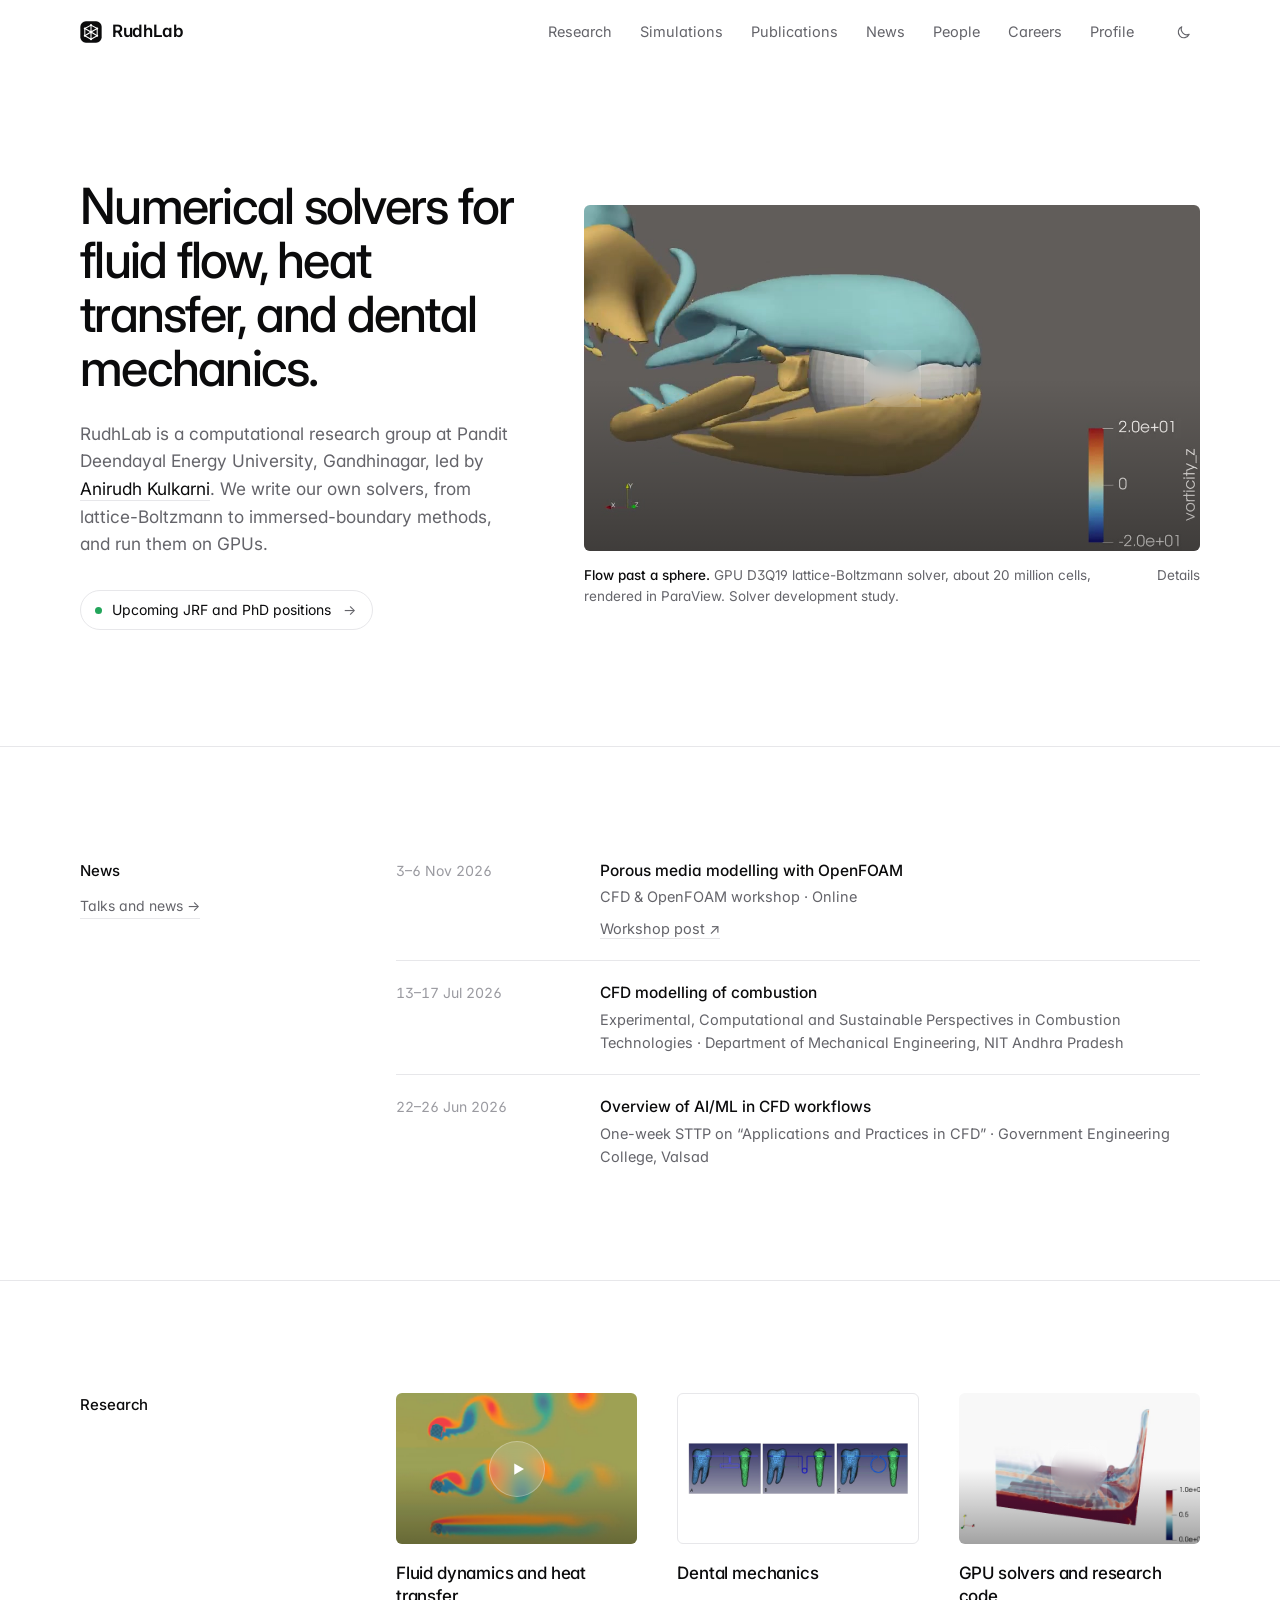
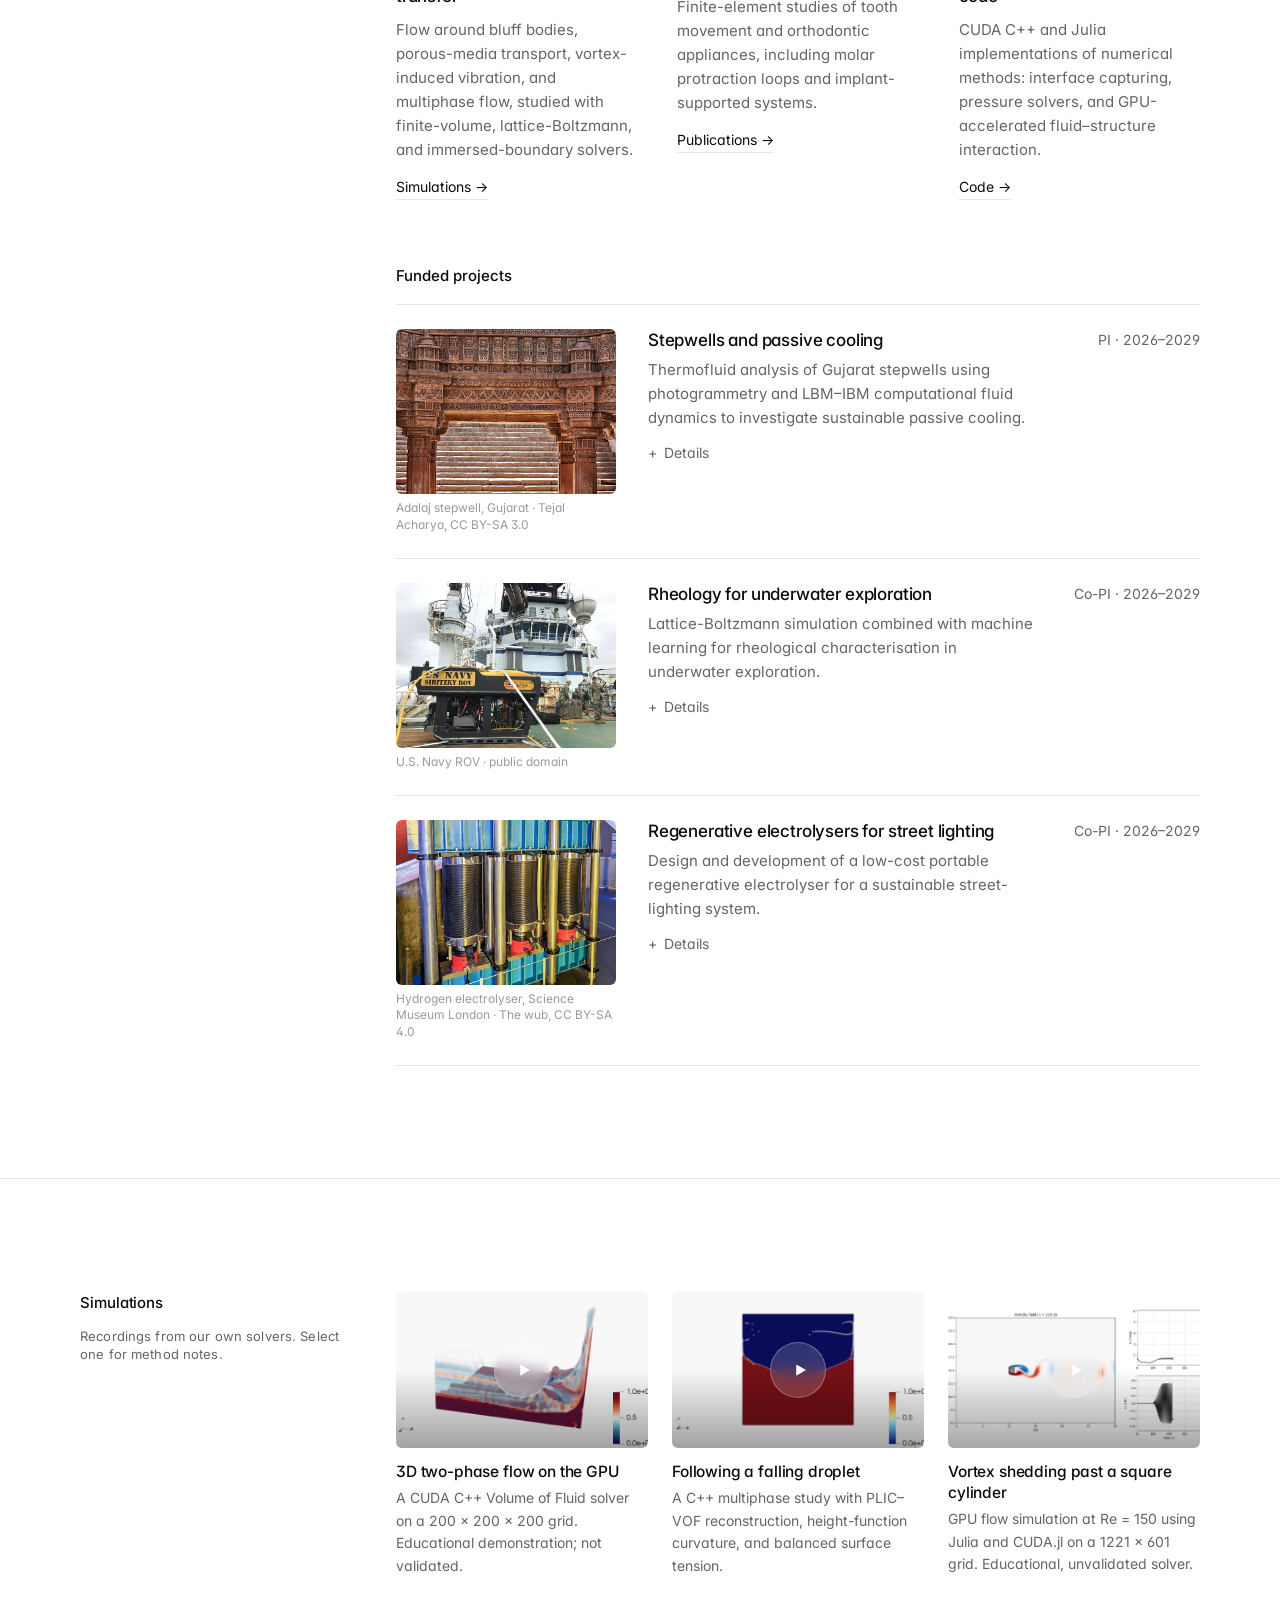
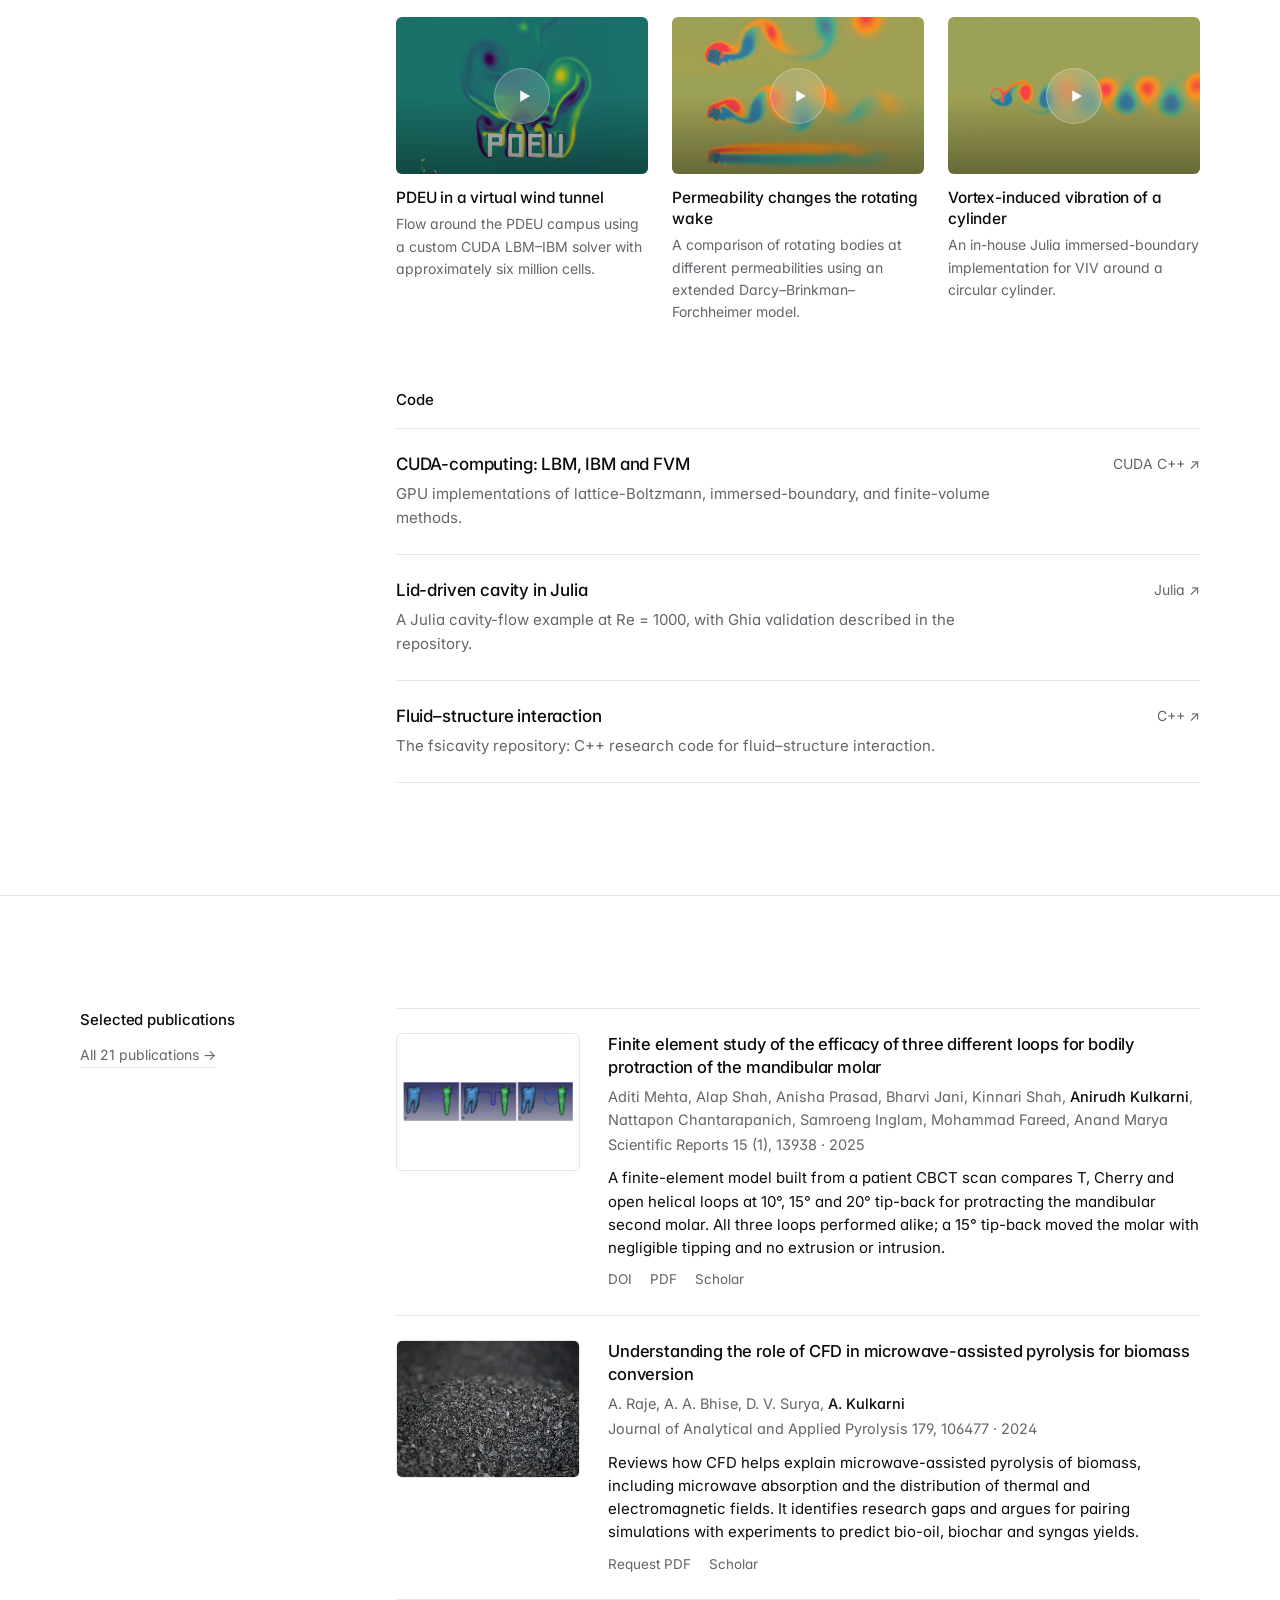
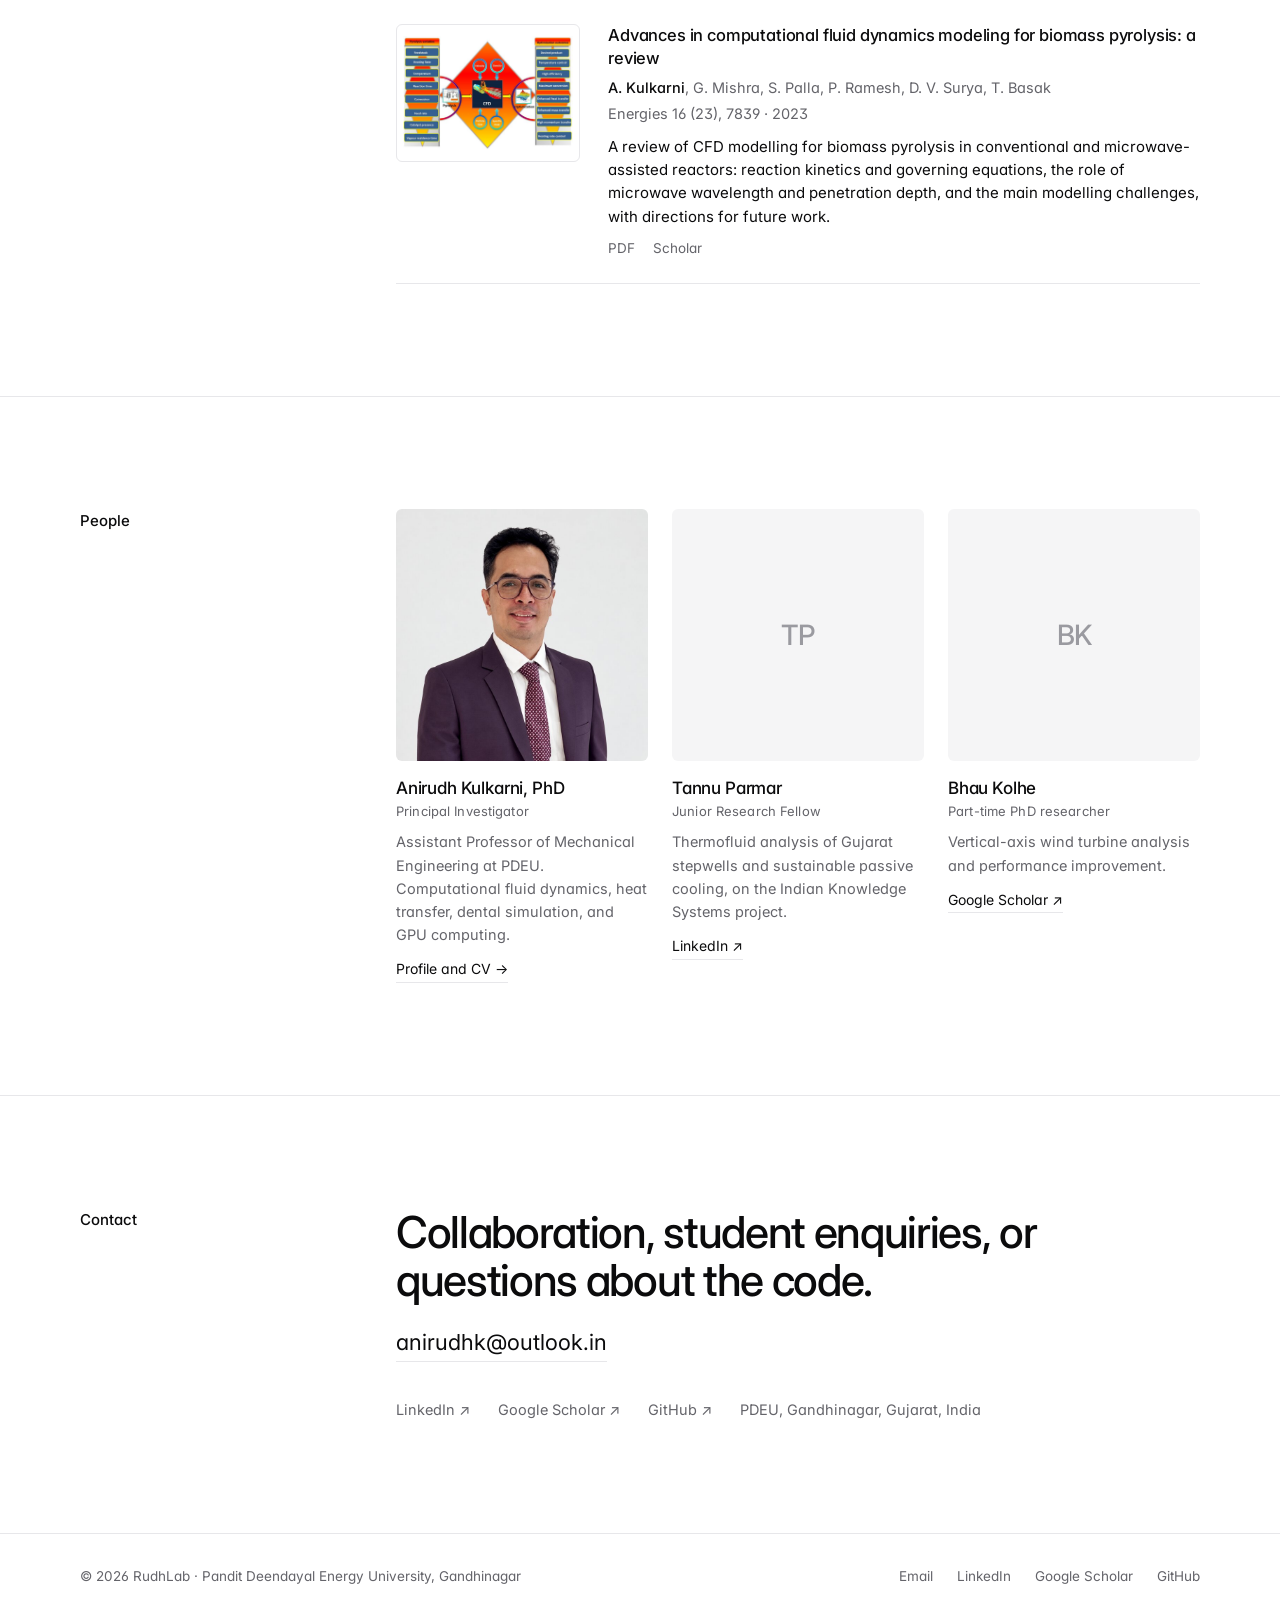
==== commit 0c2bf9a8: "Host open-access PDFs and add Request PDF links Three open-access Elsevier papers (pub-05, pub-07, p" ====
--- a/index.html
+++ b/index.html
@@ -49,7 +49,7 @@
 <section class="section" id="news"><div class="wrap section-grid"><div class="section-head"><h2>News</h2><a class="link" href="news.html">Talks and news <span class="arrow">→</span></a></div><div><div class="news" id="news-latest"></div></div></div></section>
 <section class="section" id="research"><div class="wrap section-grid"><div class="section-head"><h2>Research</h2></div><div><div class="areas"><div><button class="area-media" type="button" data-study="porous-body-rotation" aria-label="Vortex shedding behind rotating porous bodies. Open video and notes"><span class="player"><img src="assets/media/porous-body-rotation.jpg" alt="" width="1280" height="720" loading="lazy" decoding="async"><span class="play" aria-hidden="true"><span><svg viewBox="0 0 24 24" fill="currentColor" aria-hidden="true"><path d="M7 4.5v15l13-7.5z"/></svg></span></span></span></button><h3>Fluid dynamics and heat transfer</h3><p>Flow around bluff bodies, porous-media transport, vortex-induced vibration, and multiphase flow, studied with finite-volume, lattice-Boltzmann, and immersed-boundary solvers.</p><a class="link" href="#simulations">Simulations <span class="arrow">→</span></a></div><div><figure class="area-media figure"><img src="assets/research/dental-fem.jpg" alt="Finite-element models of a mandibular molar with T, Cherry and open helical protraction loops." title="Figure 1, Mehta et al., Scientific Reports (2025), CC BY-NC-ND 4.0" width="1200" height="276" loading="lazy" decoding="async"></figure><h3>Dental mechanics</h3><p>Finite-element studies of tooth movement and orthodontic appliances, including molar protraction loops and implant-supported systems.</p><a class="link" href="publications.html">Publications <span class="arrow">→</span></a></div><div><button class="area-media" type="button" data-study="cuda-two-phase" aria-label="3D two-phase flow on the GPU. Open video and notes"><span class="player"><img src="assets/media/cuda-two-phase.jpg" alt="" width="1280" height="720" loading="lazy" decoding="async"><span class="play" aria-hidden="true"><span><svg viewBox="0 0 24 24" fill="currentColor" aria-hidden="true"><path d="M7 4.5v15l13-7.5z"/></svg></span></span></span></button><h3>GPU solvers and research code</h3><p>CUDA C++ and Julia implementations of numerical methods: interface capturing, pressure solvers, and GPU-accelerated fluid–structure interaction.</p><a class="link" href="#code">Code <span class="arrow">→</span></a></div></div><h3 class="subhead" id="projects">Funded projects</h3><div class="rows"><article class="project"><figure><img src="assets/projects/stepwells.jpg" alt="Adalaj stepwell near Gandhinagar, Gujarat: stepped galleries descending to the water." width="720" height="540" loading="lazy" decoding="async"><figcaption><a href="https://commons.wikimedia.org/wiki/File:Adalaj_Vav_01.jpg" target="_blank" rel="noopener noreferrer">Adalaj stepwell, Gujarat · Tejal Acharya, CC BY-SA 3.0</a></figcaption></figure><div class="row"><h3>Stepwells and passive cooling</h3><span class="meta">PI · 2026–2029</span><p>Thermofluid analysis of Gujarat stepwells using photogrammetry and LBM–IBM computational fluid dynamics to investigate sustainable passive cooling.</p><details><summary>Details</summary><dl><dt>Full title</dt><dd>Thermofluid Analysis of Selected Stepwells from the Region of Gujarat (Vapi): Validating Aparajitaprccha Typologies using Photogrammetry and LBM–IBM CFD for Sustainable Passive Cooling</dd><dt>Funding</dt><dd>Indian Knowledge Systems Division, Ministry of Education, Government of India</dd><dt>Principal Investigator</dt><dd>Dr. Anirudh Kulkarni</dd><dt>Co-Principal Investigator</dt><dd>Dr. Kishan Fuse</dd><dt>Research fellow</dt><dd>Tannu Parmar, JRF</dd></dl></details></div></article><article class="project"><figure><img src="assets/projects/underwater.jpg" alt="A remotely operated underwater vehicle on the deck of a support ship." width="720" height="540" loading="lazy" decoding="async"><figcaption><a href="https://commons.wikimedia.org/wiki/File:A_remotely_operated_underwater_vehicle_operated_by_the_U.S._Navy%E2%80%99s_Undersea_Rescue_Command._(38526121546).jpg" target="_blank" rel="noopener noreferrer">U.S. Navy ROV · public domain</a></figcaption></figure><div class="row"><h3>Rheology for underwater exploration</h3><span class="meta">Co-PI · 2026–2029</span><p>Lattice-Boltzmann simulation combined with machine learning for rheological characterisation in underwater exploration.</p><details><summary>Details</summary><dl><dt>Full title</dt><dd>LBM–ML Rheological Characterisation for Underwater Exploration</dd><dt>Funding</dt><dd>IIT Guwahati Technology Innovation Hub</dd><dt>Principal Investigator</dt><dd>Dr. Vivek Jaiswal</dd><dt>Co-Principal Investigator</dt><dd>Dr. Anirudh Kulkarni</dd></dl></details></div></article><article class="project"><figure><img src="assets/projects/electrolyser.jpg" alt="A stacked hydrogen electrolyser on display." width="720" height="540" loading="lazy" decoding="async"><figcaption><a href="https://commons.wikimedia.org/wiki/File:Hydrogen_electrolyser_-_Science_Museum,_London.jpg" target="_blank" rel="noopener noreferrer">Hydrogen electrolyser, Science Museum London · The wub, CC BY-SA 4.0</a></figcaption></figure><div class="row"><h3>Regenerative electrolysers for street lighting</h3><span class="meta">Co-PI · 2026–2029</span><p>Design and development of a low-cost portable regenerative electrolyser for a sustainable street-lighting system.</p><details><summary>Details</summary><dl><dt>Funding</dt><dd>Gujarat Energy Development Agency</dd><dt>Principal Investigator</dt><dd>Dr. Rohit Srivastava</dd><dt>Co-Principal Investigator</dt><dd>Dr. Anirudh Kulkarni</dd></dl></details></div></article></div></div></div></section>
 <section class="section" id="simulations"><div class="wrap section-grid"><div class="section-head"><h2>Simulations</h2><p class="label">Recordings from our own solvers. Select one for method notes.</p></div><div><div class="sims" id="sims"></div><h3 class="subhead" id="code">Code</h3><div class="rows" id="code-list"></div></div></div></section>
-<section class="section" id="publications"><div class="wrap section-grid"><div class="section-head"><h2>Selected publications</h2><a class="link" href="publications.html">All 21 publications <span class="arrow">→</span></a></div><div><div class="pubs"><article class="pub" data-type="journal"><figure class="pub-thumb"><img src="assets/publications/pub-17.jpg" alt="Finite-element models of the molar with the T loop, Cherry loop and open helical loop." title="Figure 1, Mehta et al., Scientific Reports (2025), CC BY-NC-ND 4.0" width="720" height="166" loading="lazy" decoding="async"></figure><div class="pub-body"><h3><a href="https://doi.org/10.1038/s41598-025-94627-5" target="_blank" rel="noopener noreferrer">Finite element study of the efficacy of three different loops for bodily protraction of the mandibular molar</a></h3><p class="authors">Aditi Mehta, Alap Shah, Anisha Prasad, Bharvi Jani, Kinnari Shah, <strong>Anirudh Kulkarni</strong>, Nattapon Chantarapanich, Samroeng Inglam, Mohammad Fareed, Anand Marya</p><p class="venue">Scientific Reports 15 (1), 13938 · 2025</p><p class="summary">A finite-element model built from a patient CBCT scan compares T, Cherry and open helical loops at 10°, 15° and 20° tip-back for protracting the mandibular second molar. All three loops performed alike; a 15° tip-back moved the molar with negligible tipping and no extrusion or intrusion.</p><p class="links"><a href="https://doi.org/10.1038/s41598-025-94627-5" target="_blank" rel="noopener noreferrer">DOI</a><a href="https://www.nature.com/articles/s41598-025-94627-5.pdf" target="_blank" rel="noopener noreferrer">PDF</a><a href="https://scholar.google.com/citations?view_op=view_citation&amp;hl=en&amp;user=WoYtYLwAAAAJ&amp;pagesize=100&amp;citation_for_view=WoYtYLwAAAAJ:7PzlFSSx8tAC" target="_blank" rel="noopener noreferrer">Scholar</a></p></div></article><article class="pub" data-type="journal"><figure class="pub-thumb photo"><img src="assets/publications/pub-15.jpg" alt="A pile of biochar." title="Illustrative photo: Oregon Department of Forestry, Wikimedia Commons, CC BY 2.0" width="720" height="540" loading="lazy" decoding="async"></figure><div class="pub-body"><h3><a href="https://scholar.google.com/citations?view_op=view_citation&amp;hl=en&amp;user=WoYtYLwAAAAJ&amp;pagesize=100&amp;citation_for_view=WoYtYLwAAAAJ:aqlVkmm33-oC" target="_blank" rel="noopener noreferrer">Understanding the role of CFD in microwave-assisted pyrolysis for biomass conversion</a></h3><p class="authors">A. Raje, A. A. Bhise, D. V. Surya, <strong>A. Kulkarni</strong></p><p class="venue">Journal of Analytical and Applied Pyrolysis 179, 106477 · 2024</p><p class="summary">Reviews how CFD helps explain microwave-assisted pyrolysis of biomass, including microwave absorption and the distribution of thermal and electromagnetic fields. It identifies research gaps and argues for pairing simulations with experiments to predict bio-oil, biochar and syngas yields.</p><p class="links"><a href="https://scholar.google.com/citations?view_op=view_citation&amp;hl=en&amp;user=WoYtYLwAAAAJ&amp;pagesize=100&amp;citation_for_view=WoYtYLwAAAAJ:aqlVkmm33-oC" target="_blank" rel="noopener noreferrer">Scholar</a></p></div></article><article class="pub" data-type="journal"><figure class="pub-thumb"><img src="assets/publications/pub-13.jpg" alt="Diagram linking pyrolysis variables, CFD quantities and optimisation outcomes." title="Figure 1, Kulkarni et al., Energies (2023), CC BY 4.0" width="720" height="483" loading="lazy" decoding="async"></figure><div class="pub-body"><h3><a href="https://scholar.google.com/citations?view_op=view_citation&amp;hl=en&amp;user=WoYtYLwAAAAJ&amp;pagesize=100&amp;citation_for_view=WoYtYLwAAAAJ:qxL8FJ1GzNcC" target="_blank" rel="noopener noreferrer">Advances in computational fluid dynamics modeling for biomass pyrolysis: a review</a></h3><p class="authors"><strong>A. Kulkarni</strong>, G. Mishra, S. Palla, P. Ramesh, D. V. Surya, T. Basak</p><p class="venue">Energies 16 (23), 7839 · 2023</p><p class="summary">A review of CFD modelling for biomass pyrolysis in conventional and microwave-assisted reactors: reaction kinetics and governing equations, the role of microwave wavelength and penetration depth, and the main modelling challenges, with directions for future work.</p><p class="links"><a href="https://www.mdpi.com/1996-1073/16/23/7839/pdf" target="_blank" rel="noopener noreferrer">PDF</a><a href="https://scholar.google.com/citations?view_op=view_citation&amp;hl=en&amp;user=WoYtYLwAAAAJ&amp;pagesize=100&amp;citation_for_view=WoYtYLwAAAAJ:qxL8FJ1GzNcC" target="_blank" rel="noopener noreferrer">Scholar</a></p></div></article></div></div></div></section>
+<section class="section" id="publications"><div class="wrap section-grid"><div class="section-head"><h2>Selected publications</h2><a class="link" href="publications.html">All 21 publications <span class="arrow">→</span></a></div><div><div class="pubs"><article class="pub" data-type="journal"><figure class="pub-thumb"><img src="assets/publications/pub-17.jpg" alt="Finite-element models of the molar with the T loop, Cherry loop and open helical loop." title="Figure 1, Mehta et al., Scientific Reports (2025), CC BY-NC-ND 4.0" width="720" height="166" loading="lazy" decoding="async"></figure><div class="pub-body"><h3><a href="https://doi.org/10.1038/s41598-025-94627-5" target="_blank" rel="noopener noreferrer">Finite element study of the efficacy of three different loops for bodily protraction of the mandibular molar</a></h3><p class="authors">Aditi Mehta, Alap Shah, Anisha Prasad, Bharvi Jani, Kinnari Shah, <strong>Anirudh Kulkarni</strong>, Nattapon Chantarapanich, Samroeng Inglam, Mohammad Fareed, Anand Marya</p><p class="venue">Scientific Reports 15 (1), 13938 · 2025</p><p class="summary">A finite-element model built from a patient CBCT scan compares T, Cherry and open helical loops at 10°, 15° and 20° tip-back for protracting the mandibular second molar. All three loops performed alike; a 15° tip-back moved the molar with negligible tipping and no extrusion or intrusion.</p><p class="links"><a href="https://doi.org/10.1038/s41598-025-94627-5" target="_blank" rel="noopener noreferrer">DOI</a><a href="https://www.nature.com/articles/s41598-025-94627-5.pdf" target="_blank" rel="noopener noreferrer">PDF</a><a href="https://scholar.google.com/citations?view_op=view_citation&amp;hl=en&amp;user=WoYtYLwAAAAJ&amp;pagesize=100&amp;citation_for_view=WoYtYLwAAAAJ:7PzlFSSx8tAC" target="_blank" rel="noopener noreferrer">Scholar</a></p></div></article><article class="pub" data-type="journal"><figure class="pub-thumb photo"><img src="assets/publications/pub-15.jpg" alt="A pile of biochar." title="Illustrative photo: Oregon Department of Forestry, Wikimedia Commons, CC BY 2.0" width="720" height="540" loading="lazy" decoding="async"></figure><div class="pub-body"><h3><a href="https://scholar.google.com/citations?view_op=view_citation&amp;hl=en&amp;user=WoYtYLwAAAAJ&amp;pagesize=100&amp;citation_for_view=WoYtYLwAAAAJ:aqlVkmm33-oC" target="_blank" rel="noopener noreferrer">Understanding the role of CFD in microwave-assisted pyrolysis for biomass conversion</a></h3><p class="authors">A. Raje, A. A. Bhise, D. V. Surya, <strong>A. Kulkarni</strong></p><p class="venue">Journal of Analytical and Applied Pyrolysis 179, 106477 · 2024</p><p class="summary">Reviews how CFD helps explain microwave-assisted pyrolysis of biomass, including microwave absorption and the distribution of thermal and electromagnetic fields. It identifies research gaps and argues for pairing simulations with experiments to predict bio-oil, biochar and syngas yields.</p><p class="links"><a href="mailto:anirudhk@outlook.in?subject=PDF%20request%3A%20Understanding%20the%20role%20of%20CFD%20in%20microwave-assisted%20pyrolysis%20for%20biomass%20conversion">Request PDF</a><a href="https://scholar.google.com/citations?view_op=view_citation&amp;hl=en&amp;user=WoYtYLwAAAAJ&amp;pagesize=100&amp;citation_for_view=WoYtYLwAAAAJ:aqlVkmm33-oC" target="_blank" rel="noopener noreferrer">Scholar</a></p></div></article><article class="pub" data-type="journal"><figure class="pub-thumb"><img src="assets/publications/pub-13.jpg" alt="Diagram linking pyrolysis variables, CFD quantities and optimisation outcomes." title="Figure 1, Kulkarni et al., Energies (2023), CC BY 4.0" width="720" height="483" loading="lazy" decoding="async"></figure><div class="pub-body"><h3><a href="https://scholar.google.com/citations?view_op=view_citation&amp;hl=en&amp;user=WoYtYLwAAAAJ&amp;pagesize=100&amp;citation_for_view=WoYtYLwAAAAJ:qxL8FJ1GzNcC" target="_blank" rel="noopener noreferrer">Advances in computational fluid dynamics modeling for biomass pyrolysis: a review</a></h3><p class="authors"><strong>A. Kulkarni</strong>, G. Mishra, S. Palla, P. Ramesh, D. V. Surya, T. Basak</p><p class="venue">Energies 16 (23), 7839 · 2023</p><p class="summary">A review of CFD modelling for biomass pyrolysis in conventional and microwave-assisted reactors: reaction kinetics and governing equations, the role of microwave wavelength and penetration depth, and the main modelling challenges, with directions for future work.</p><p class="links"><a href="https://www.mdpi.com/1996-1073/16/23/7839/pdf" target="_blank" rel="noopener noreferrer">PDF</a><a href="https://scholar.google.com/citations?view_op=view_citation&amp;hl=en&amp;user=WoYtYLwAAAAJ&amp;pagesize=100&amp;citation_for_view=WoYtYLwAAAAJ:qxL8FJ1GzNcC" target="_blank" rel="noopener noreferrer">Scholar</a></p></div></article></div></div></div></section>
 <section class="section" id="people"><div class="wrap section-grid"><div class="section-head"><h2>People</h2></div><div><div class="people">
 <article class="person"><div class="avatar"><img src="assets/anirudh-kulkarni.jpg?v=20261018b" alt="Portrait of Anirudh Kulkarni" width="720" height="730" loading="lazy"></div><h3>Anirudh Kulkarni, PhD</h3><p class="label">Principal Investigator</p><p>Assistant Professor of Mechanical Engineering at PDEU. Computational fluid dynamics, heat transfer, dental simulation, and GPU computing.</p><a class="link" href="profile.html">Profile and CV <span class="arrow">→</span></a></article>
 <article class="person"><div class="avatar" aria-hidden="true">TP</div><h3>Tannu Parmar</h3><p class="label">Junior Research Fellow</p><p>Thermofluid analysis of Gujarat stepwells and sustainable passive cooling, on the Indian Knowledge Systems project.</p><a class="link" href="https://www.linkedin.com/in/tannu-parmar-130b2a20a/" target="_blank" rel="noopener noreferrer">LinkedIn <span class="arrow">↗</span></a></article>
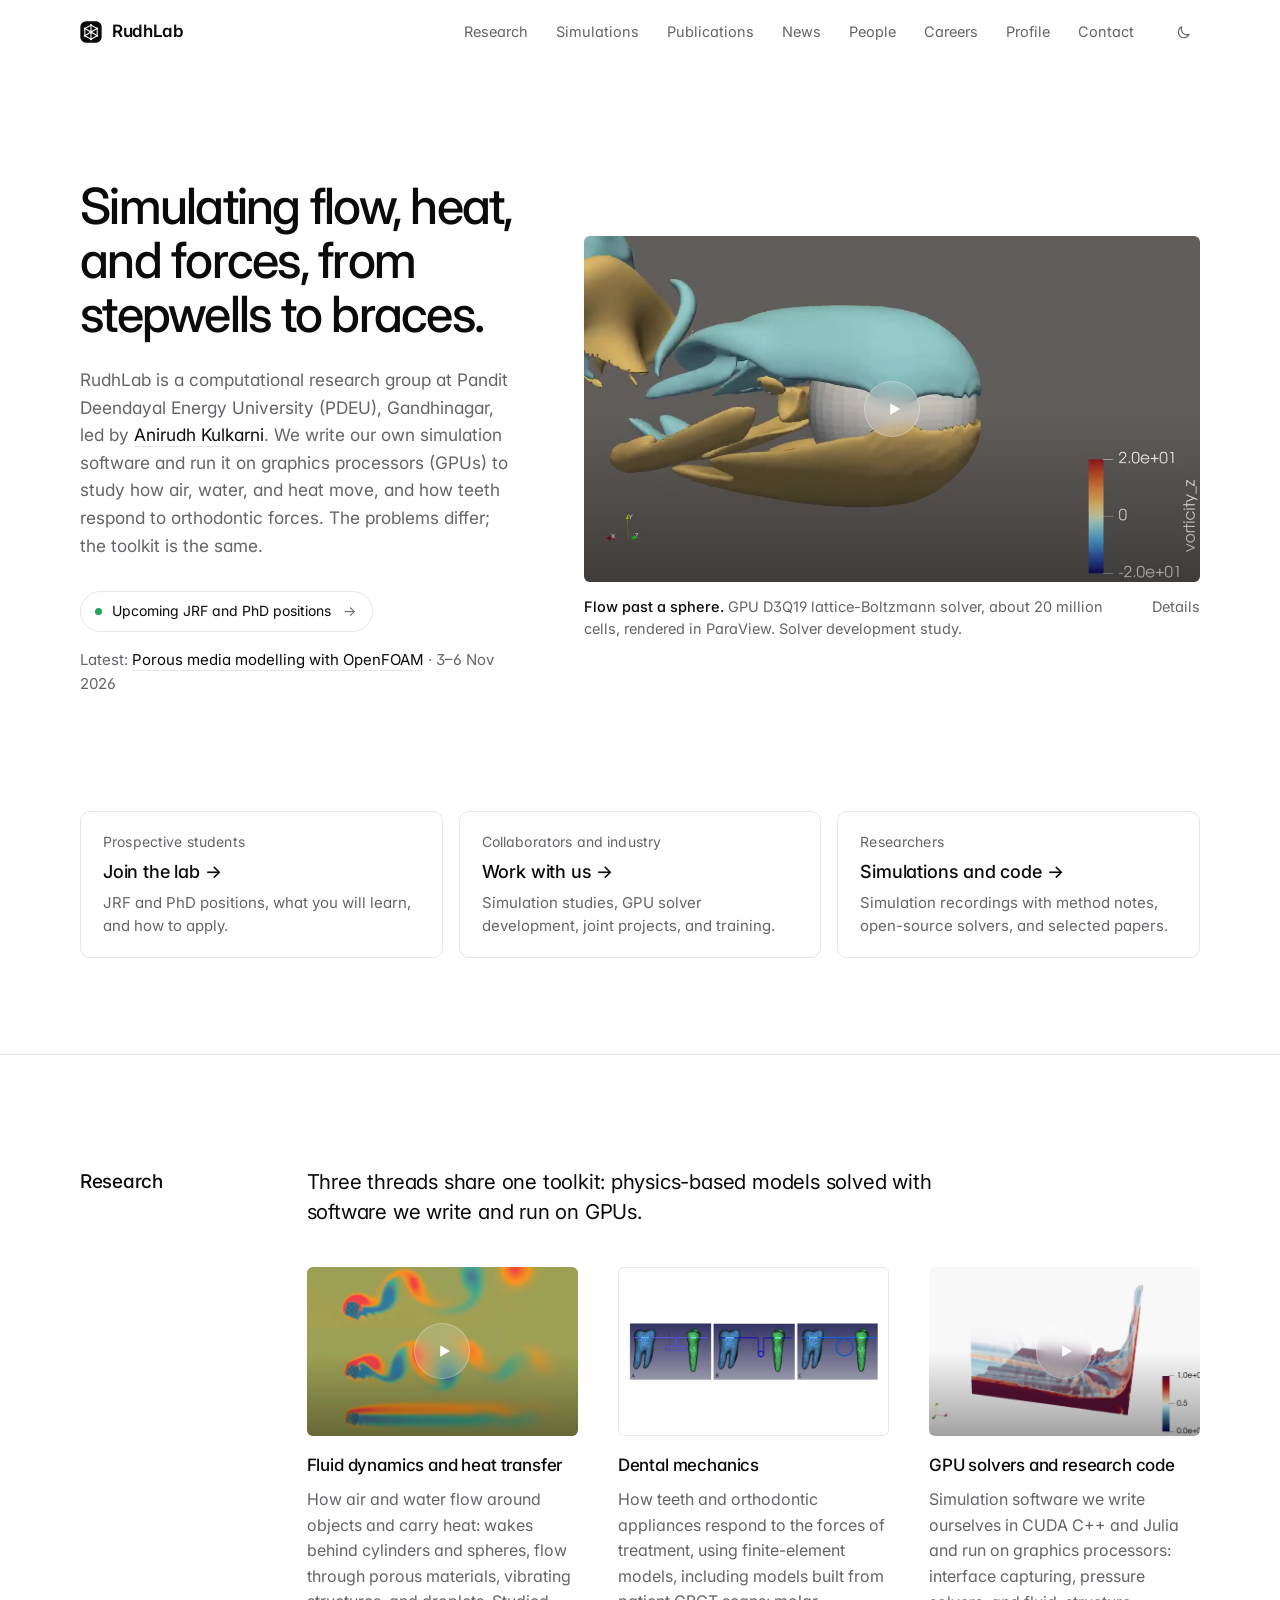
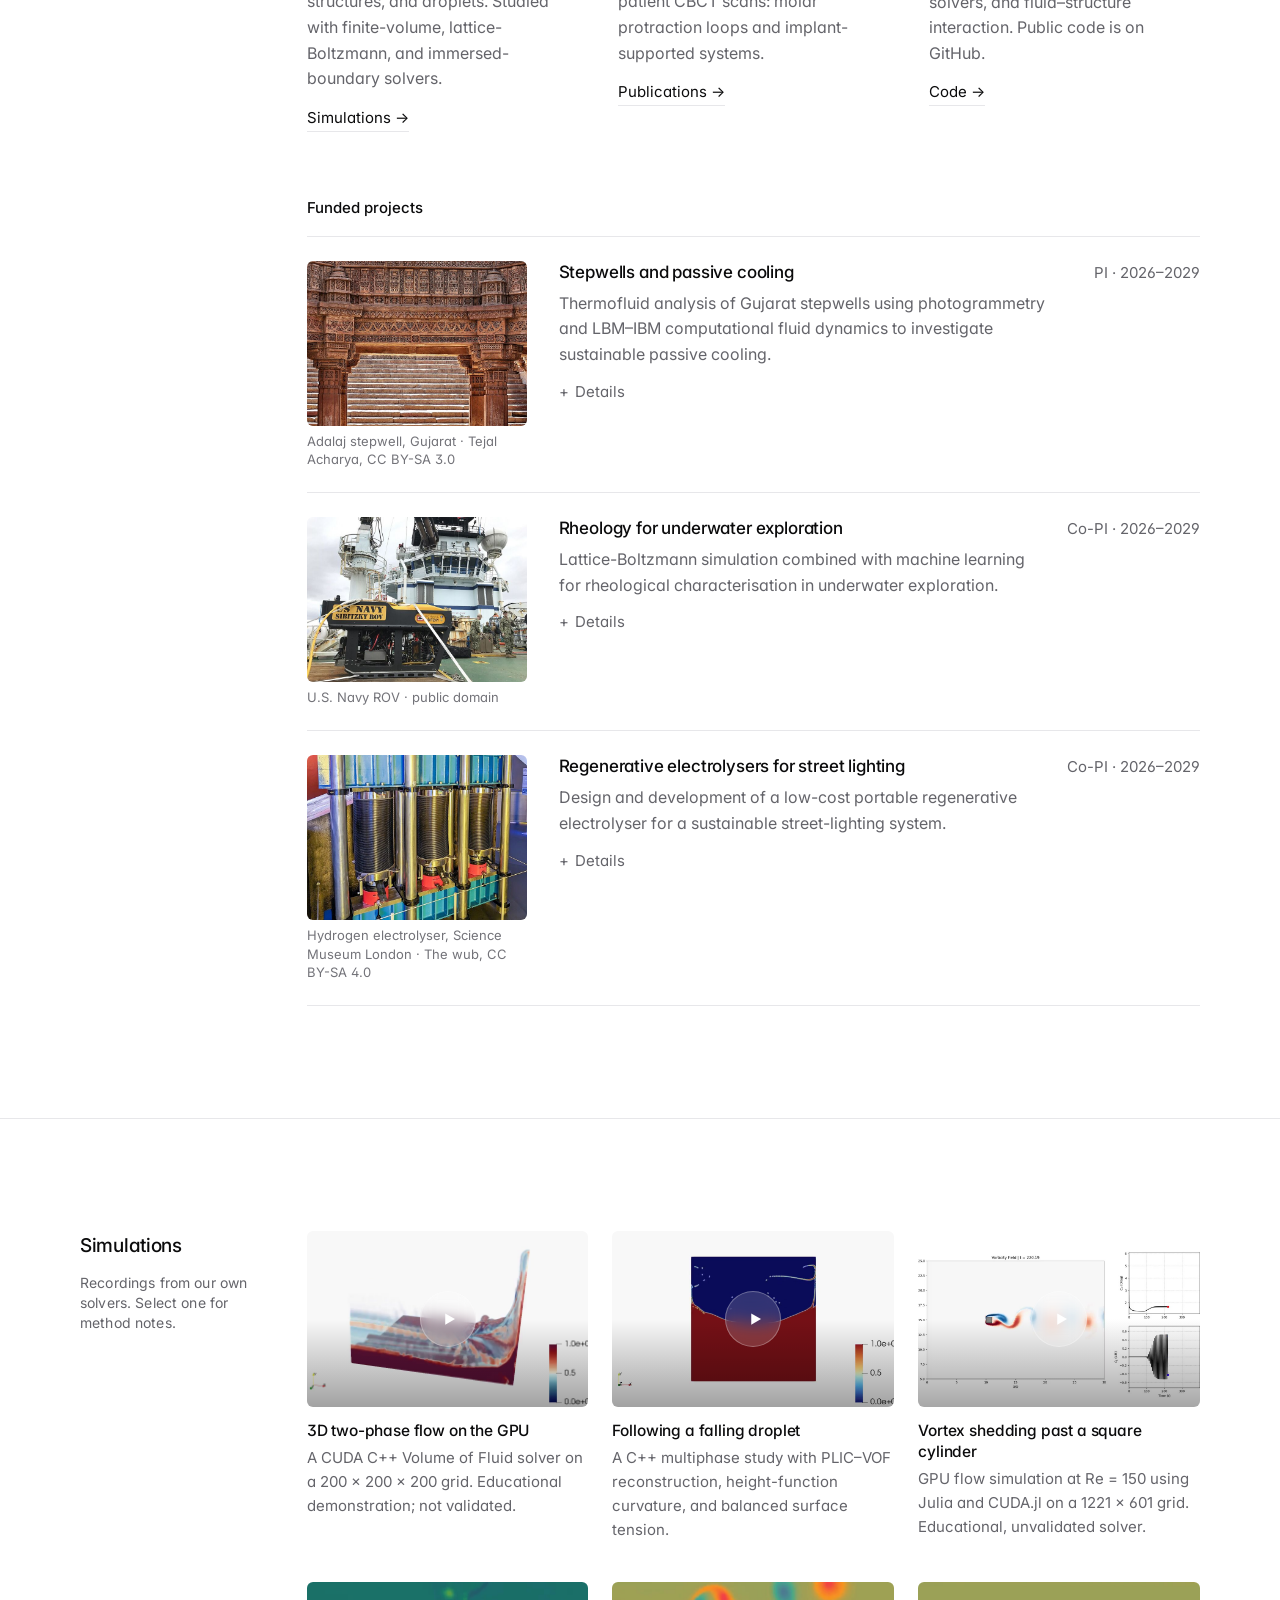
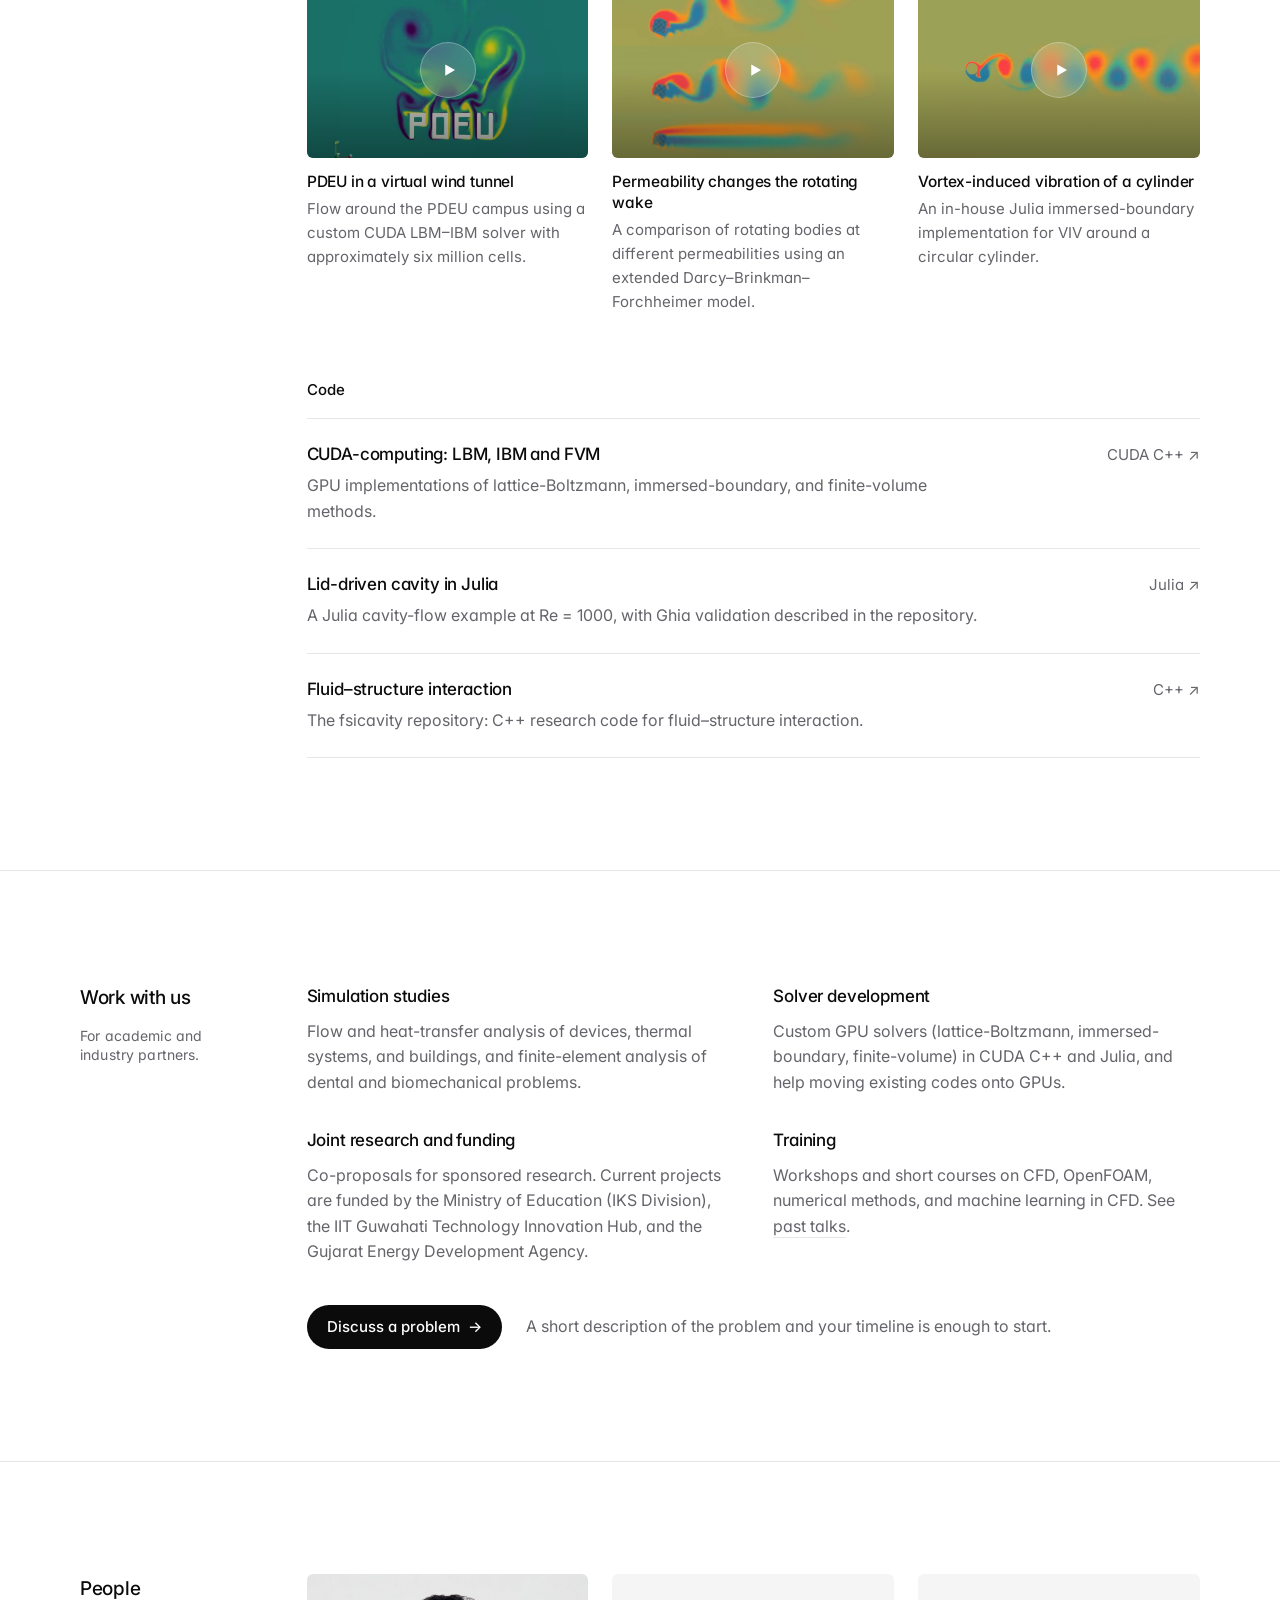
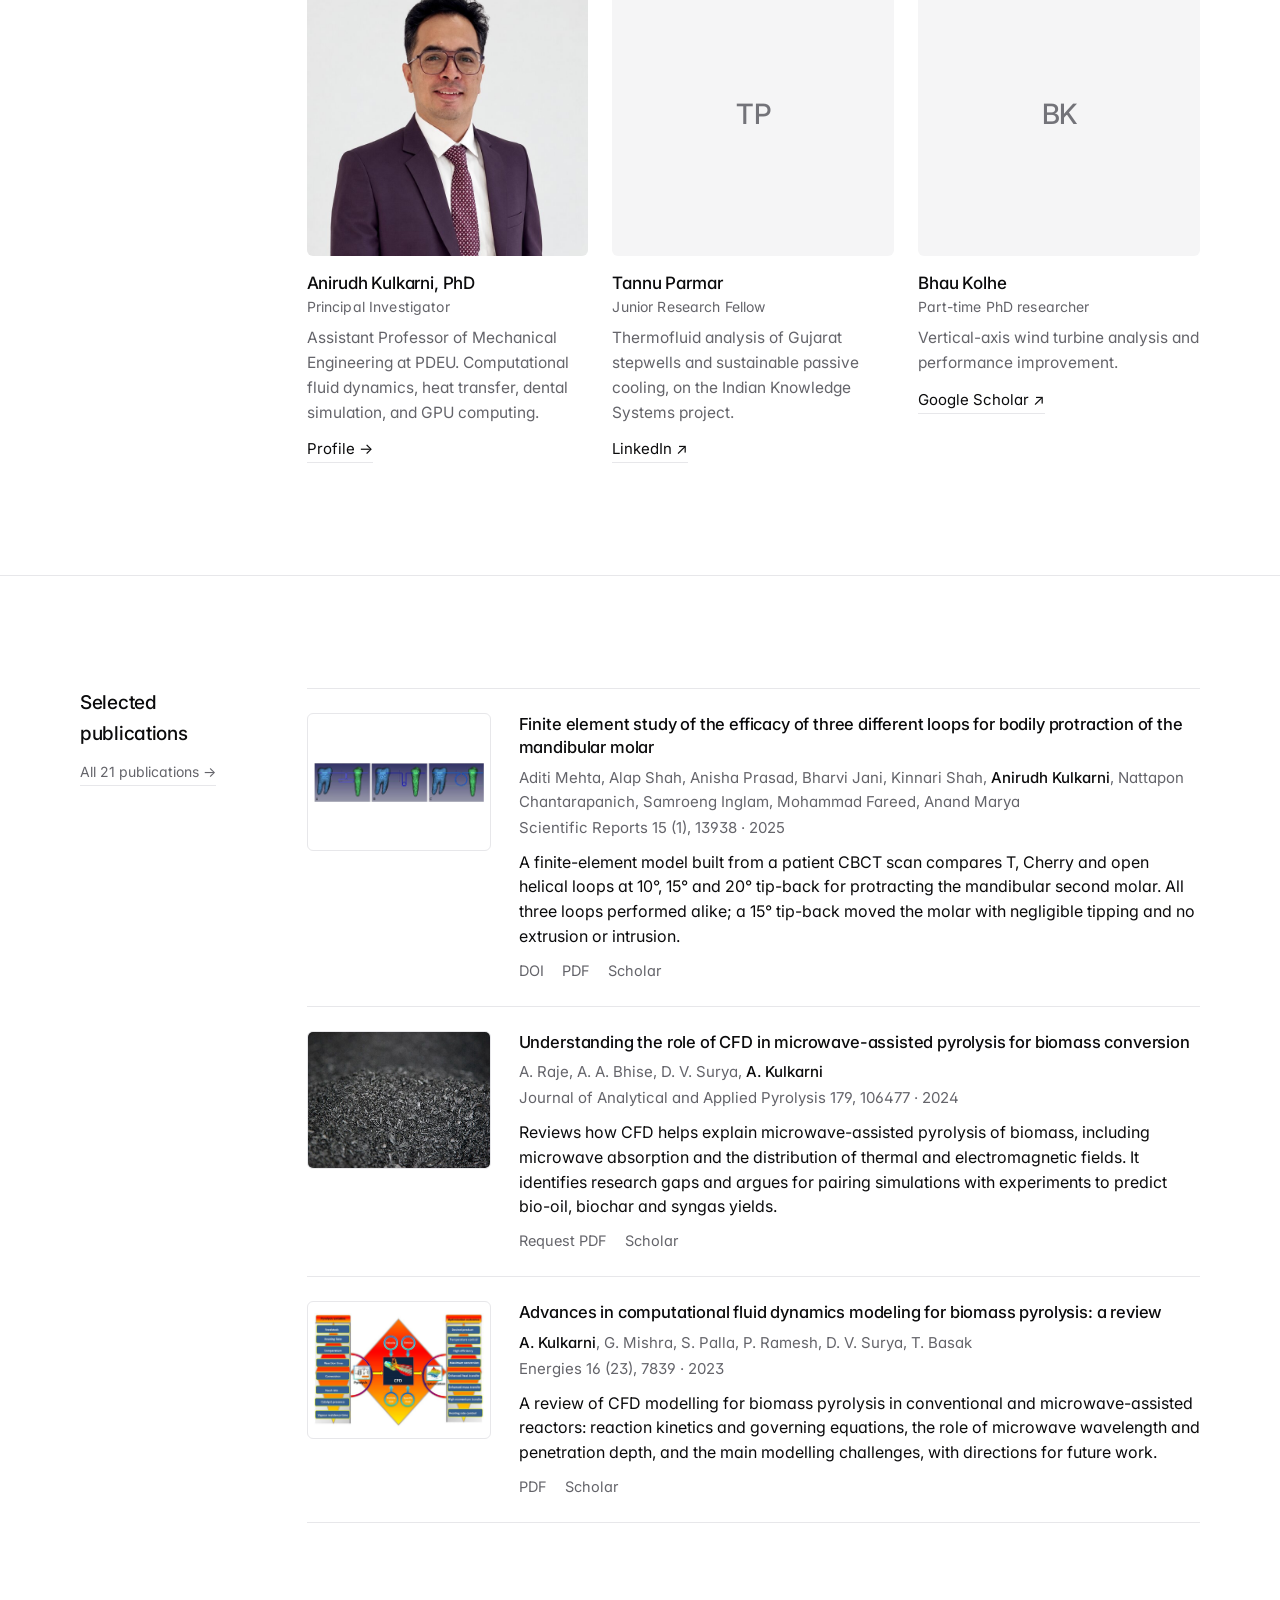
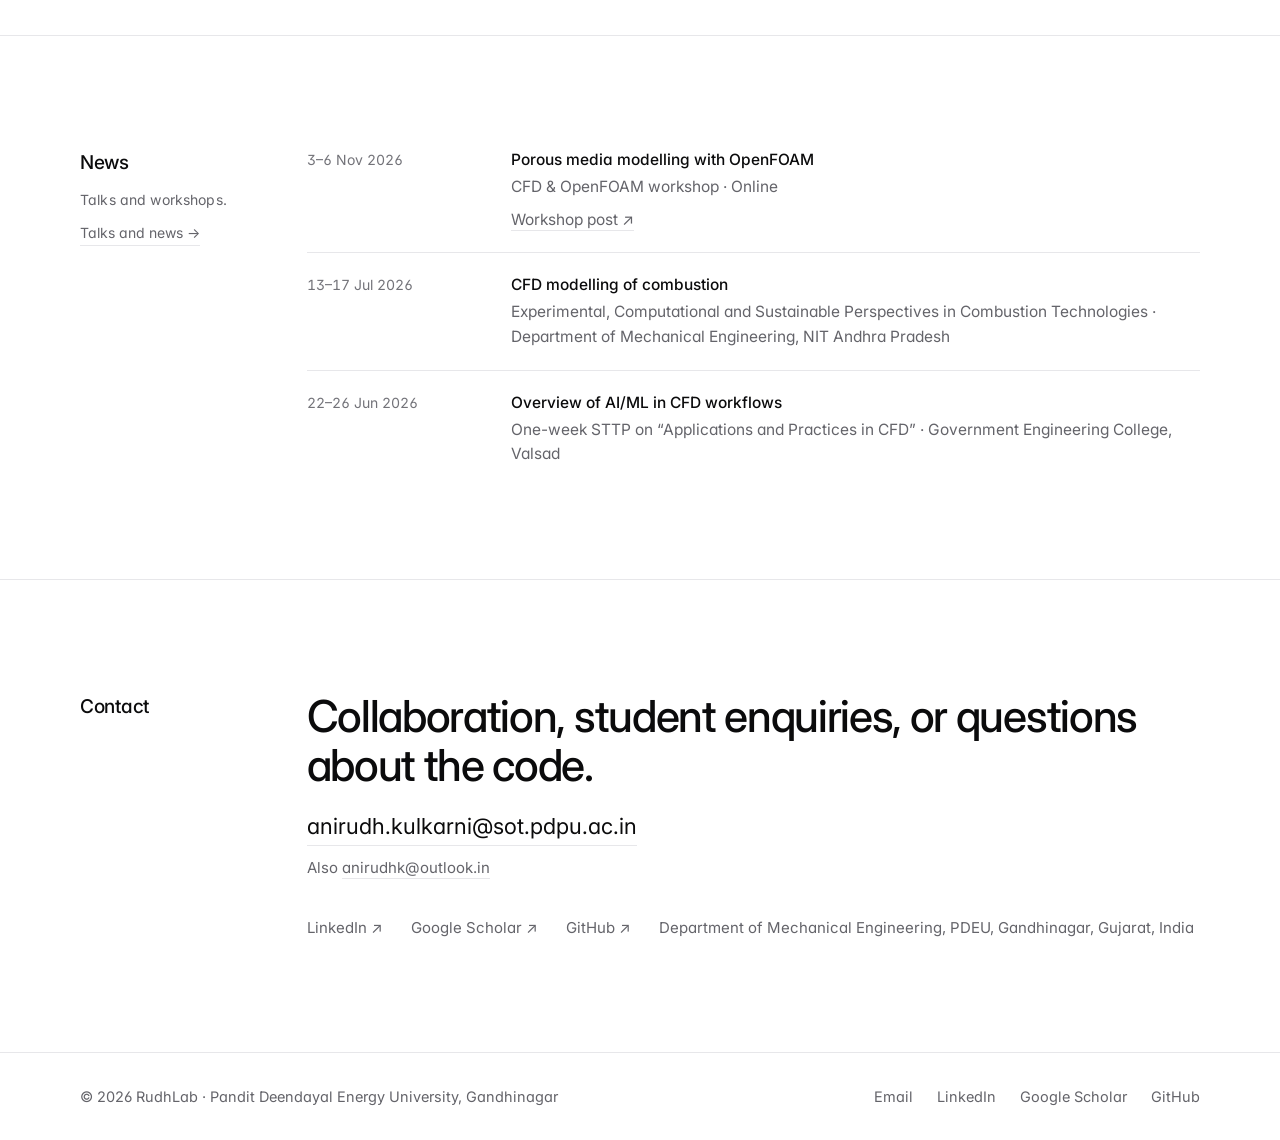
==== commit 65178e5f: "Make the site friendlier for first-time visitors Plain-language hero with a Next/Latest talk line an" ====
--- a/index.html
+++ b/index.html
@@ -17,50 +17,57 @@
 <meta property="og:image:height" content="630">
 <meta property="og:image:alt" content="RudhLab: computational fluid dynamics, heat transfer, and mechanics">
 <meta name="twitter:card" content="summary_large_image">
-<script type="application/ld+json">{"@context":"https://schema.org","@type":"ResearchOrganization","@id":"https://rudhlab.com/#lab","name":"RudhLab","url":"https://rudhlab.com/","logo":"https://rudhlab.com/assets/mark.svg","description":"Computational research group at Pandit Deendayal Energy University working on fluid dynamics, heat transfer, dental mechanics, and GPU solvers.","parentOrganization":{"@type":"CollegeOrUniversity","name":"Pandit Deendayal Energy University","address":{"@type":"PostalAddress","addressLocality":"Gandhinagar","addressRegion":"Gujarat","addressCountry":"IN"}},"founder":{"@id":"https://rudhlab.com/profile.html#person"},"member":[{"@id":"https://rudhlab.com/profile.html#person"},{"@type":"Person","name":"Tannu Parmar"},{"@type":"Person","name":"Bhau Kolhe"}],"email":"anirudhk@outlook.in","sameAs":["https://github.com/rudhkul"]}</script>
-<link rel="icon" href="assets/mark.svg?v=20261018b" type="image/svg+xml">
+<script type="application/ld+json">{"@context":"https://schema.org","@type":"ResearchOrganization","@id":"https://rudhlab.com/#lab","name":"RudhLab","url":"https://rudhlab.com/","logo":"https://rudhlab.com/assets/mark.svg","description":"Computational research group at Pandit Deendayal Energy University working on fluid dynamics, heat transfer, dental mechanics, and GPU solvers.","parentOrganization":{"@type":"CollegeOrUniversity","name":"Pandit Deendayal Energy University","address":{"@type":"PostalAddress","addressLocality":"Gandhinagar","addressRegion":"Gujarat","addressCountry":"IN"}},"founder":{"@id":"https://rudhlab.com/profile.html#person"},"member":[{"@id":"https://rudhlab.com/profile.html#person"},{"@type":"Person","name":"Tannu Parmar"},{"@type":"Person","name":"Bhau Kolhe"}],"email":"anirudh.kulkarni@sot.pdpu.ac.in","sameAs":["https://github.com/rudhkul"]}</script>
+<link rel="icon" href="assets/mark.svg?v=20261018c" type="image/svg+xml">
 <link rel="preconnect" href="https://fonts.googleapis.com">
 <link rel="preconnect" href="https://fonts.gstatic.com" crossorigin>
 <link rel="stylesheet" href="https://fonts.googleapis.com/css2?family=Inter:wght@400;500;600&amp;display=swap">
-<script src="theme.js?v=20261018b"></script>
-<link rel="stylesheet" href="styles.css?v=20261018b">
-<script src="content.js?v=20261018b" defer></script>
-<script src="app.js?v=20261018b" defer></script>
+<script src="theme.js?v=20261018c"></script>
+<link rel="stylesheet" href="styles.css?v=20261018c">
+<script src="content.js?v=20261018c" defer></script>
+<script src="app.js?v=20261018c" defer></script>
 </head>
 <body>
 <a class="skip" href="#main">Skip to content</a>
 <header class="header"><div class="wrap">
 <a class="brand" href="#" aria-label="RudhLab home"><svg viewBox="0 0 64 64" aria-hidden="true"><rect class="mark-tile" x="1" y="1" width="62" height="62" rx="16"/><g class="mark-lines" fill="none" stroke-linejoin="round"><path d="m32 12 18 10v21L32 53 14 43V22Z"/><path d="m14 22 18 10 18-10M32 32v21M32 12v20M14 43l18-11 18 11"/></g><g class="mark-nodes"><circle cx="32" cy="12" r="3"/><circle cx="14" cy="22" r="3"/><circle cx="50" cy="22" r="3"/><circle cx="32" cy="32" r="4"/><circle cx="14" cy="43" r="3"/><circle cx="50" cy="43" r="3"/><circle cx="32" cy="53" r="3"/></g></svg>RudhLab</a>
-<nav class="nav" id="navigation" aria-label="Main"><a href="#research">Research</a><a href="#simulations">Simulations</a><a href="publications.html">Publications</a><a href="news.html">News</a><a href="#people">People</a><a href="careers.html">Careers</a><a href="profile.html">Profile</a></nav>
+<nav class="nav" id="navigation" aria-label="Main"><a href="#research">Research</a><a href="#simulations">Simulations</a><a href="publications.html">Publications</a><a href="news.html">News</a><a href="#people">People</a><a href="careers.html">Careers</a><a href="profile.html">Profile</a><a href="#contact">Contact</a></nav>
 <button class="icon-button theme-toggle" type="button" aria-label="Switch to dark mode" aria-pressed="false"><svg class="moon" viewBox="0 0 24 24" fill="none" stroke="currentColor" stroke-width="1.6" stroke-linecap="round" stroke-linejoin="round" aria-hidden="true"><path d="M20 14.5A8 8 0 0 1 9.5 4a8 8 0 1 0 10.5 10.5Z"/></svg><svg class="sun" viewBox="0 0 24 24" fill="none" stroke="currentColor" stroke-width="1.6" stroke-linecap="round" stroke-linejoin="round" aria-hidden="true"><circle cx="12" cy="12" r="4"/><path d="M12 2v2m0 16v2M2 12h2m16 0h2M4.9 4.9l1.4 1.4m11.4 11.4 1.4 1.4M4.9 19.1l1.4-1.4M17.7 6.3l1.4-1.4"/></svg></button>
 <button class="icon-button menu-toggle" type="button" aria-label="Menu" aria-expanded="false" aria-controls="navigation"><svg class="open-icon" viewBox="0 0 24 24" fill="none" stroke="currentColor" stroke-width="1.6" stroke-linecap="round" stroke-linejoin="round" aria-hidden="true"><path d="M4 8h16M4 16h16"/></svg><svg class="close" viewBox="0 0 24 24" fill="none" stroke="currentColor" stroke-width="1.6" stroke-linecap="round" stroke-linejoin="round" aria-hidden="true"><path d="M6 6l12 12M18 6 6 18"/></svg></button>
 </div></header>
 <main id="main">
 <section class="hero wrap"><div class="hero-text">
-<h1>Numerical solvers for fluid flow, heat transfer, and dental mechanics.</h1>
-<p class="lede">RudhLab is a computational research group at Pandit Deendayal Energy University, Gandhinagar, led by <a class="link" href="profile.html">Anirudh Kulkarni</a>. We write our own solvers, from lattice-Boltzmann to immersed-boundary methods, and run them on GPUs.</p>
+<h1>Simulating flow, heat, and forces, from stepwells to braces.</h1>
+<p class="lede">RudhLab is a computational research group at Pandit Deendayal Energy University (PDEU), Gandhinagar, led by <a class="link" href="profile.html">Anirudh Kulkarni</a>. We write our own simulation software and run it on graphics processors (GPUs) to study how air, water, and heat move, and how teeth respond to orthodontic forces. The problems differ; the toolkit is the same.</p>
 <a class="notice" href="careers.html"><span class="dot" aria-hidden="true"></span>Upcoming JRF and PhD positions<span class="muted arrow">→</span></a>
+<p class="latest" id="latest" hidden></p>
 </div>
 <figure class="featured">
 <div class="player" data-player><video preload="none" playsinline loop muted poster="assets/media/sphere-wake.jpg" aria-label="Three-dimensional vortex structures in the wake of a sphere"><source src="assets/media/sphere-wake.mp4" type="video/mp4"></video><button class="play" type="button" aria-label="Play: flow past a sphere"><span><svg viewBox="0 0 24 24" fill="currentColor" aria-hidden="true"><path d="M7 4.5v15l13-7.5z"/></svg></span></button></div>
 <figcaption><span><strong>Flow past a sphere.</strong> <span class="muted">GPU D3Q19 lattice-Boltzmann solver, about 20 million cells, rendered in ParaView. Solver development study.</span></span><button type="button" data-study="sphere-wake">Details</button></figcaption>
 </figure>
 </section>
-<section class="section" id="news"><div class="wrap section-grid"><div class="section-head"><h2>News</h2><a class="link" href="news.html">Talks and news <span class="arrow">→</span></a></div><div><div class="news" id="news-latest"></div></div></div></section>
-<section class="section" id="research"><div class="wrap section-grid"><div class="section-head"><h2>Research</h2></div><div><div class="areas"><div><button class="area-media" type="button" data-study="porous-body-rotation" aria-label="Vortex shedding behind rotating porous bodies. Open video and notes"><span class="player"><img src="assets/media/porous-body-rotation.jpg" alt="" width="1280" height="720" loading="lazy" decoding="async"><span class="play" aria-hidden="true"><span><svg viewBox="0 0 24 24" fill="currentColor" aria-hidden="true"><path d="M7 4.5v15l13-7.5z"/></svg></span></span></span></button><h3>Fluid dynamics and heat transfer</h3><p>Flow around bluff bodies, porous-media transport, vortex-induced vibration, and multiphase flow, studied with finite-volume, lattice-Boltzmann, and immersed-boundary solvers.</p><a class="link" href="#simulations">Simulations <span class="arrow">→</span></a></div><div><figure class="area-media figure"><img src="assets/research/dental-fem.jpg" alt="Finite-element models of a mandibular molar with T, Cherry and open helical protraction loops." title="Figure 1, Mehta et al., Scientific Reports (2025), CC BY-NC-ND 4.0" width="1200" height="276" loading="lazy" decoding="async"></figure><h3>Dental mechanics</h3><p>Finite-element studies of tooth movement and orthodontic appliances, including molar protraction loops and implant-supported systems.</p><a class="link" href="publications.html">Publications <span class="arrow">→</span></a></div><div><button class="area-media" type="button" data-study="cuda-two-phase" aria-label="3D two-phase flow on the GPU. Open video and notes"><span class="player"><img src="assets/media/cuda-two-phase.jpg" alt="" width="1280" height="720" loading="lazy" decoding="async"><span class="play" aria-hidden="true"><span><svg viewBox="0 0 24 24" fill="currentColor" aria-hidden="true"><path d="M7 4.5v15l13-7.5z"/></svg></span></span></span></button><h3>GPU solvers and research code</h3><p>CUDA C++ and Julia implementations of numerical methods: interface capturing, pressure solvers, and GPU-accelerated fluid–structure interaction.</p><a class="link" href="#code">Code <span class="arrow">→</span></a></div></div><h3 class="subhead" id="projects">Funded projects</h3><div class="rows"><article class="project"><figure><img src="assets/projects/stepwells.jpg" alt="Adalaj stepwell near Gandhinagar, Gujarat: stepped galleries descending to the water." width="720" height="540" loading="lazy" decoding="async"><figcaption><a href="https://commons.wikimedia.org/wiki/File:Adalaj_Vav_01.jpg" target="_blank" rel="noopener noreferrer">Adalaj stepwell, Gujarat · Tejal Acharya, CC BY-SA 3.0</a></figcaption></figure><div class="row"><h3>Stepwells and passive cooling</h3><span class="meta">PI · 2026–2029</span><p>Thermofluid analysis of Gujarat stepwells using photogrammetry and LBM–IBM computational fluid dynamics to investigate sustainable passive cooling.</p><details><summary>Details</summary><dl><dt>Full title</dt><dd>Thermofluid Analysis of Selected Stepwells from the Region of Gujarat (Vapi): Validating Aparajitaprccha Typologies using Photogrammetry and LBM–IBM CFD for Sustainable Passive Cooling</dd><dt>Funding</dt><dd>Indian Knowledge Systems Division, Ministry of Education, Government of India</dd><dt>Principal Investigator</dt><dd>Dr. Anirudh Kulkarni</dd><dt>Co-Principal Investigator</dt><dd>Dr. Kishan Fuse</dd><dt>Research fellow</dt><dd>Tannu Parmar, JRF</dd></dl></details></div></article><article class="project"><figure><img src="assets/projects/underwater.jpg" alt="A remotely operated underwater vehicle on the deck of a support ship." width="720" height="540" loading="lazy" decoding="async"><figcaption><a href="https://commons.wikimedia.org/wiki/File:A_remotely_operated_underwater_vehicle_operated_by_the_U.S._Navy%E2%80%99s_Undersea_Rescue_Command._(38526121546).jpg" target="_blank" rel="noopener noreferrer">U.S. Navy ROV · public domain</a></figcaption></figure><div class="row"><h3>Rheology for underwater exploration</h3><span class="meta">Co-PI · 2026–2029</span><p>Lattice-Boltzmann simulation combined with machine learning for rheological characterisation in underwater exploration.</p><details><summary>Details</summary><dl><dt>Full title</dt><dd>LBM–ML Rheological Characterisation for Underwater Exploration</dd><dt>Funding</dt><dd>IIT Guwahati Technology Innovation Hub</dd><dt>Principal Investigator</dt><dd>Dr. Vivek Jaiswal</dd><dt>Co-Principal Investigator</dt><dd>Dr. Anirudh Kulkarni</dd></dl></details></div></article><article class="project"><figure><img src="assets/projects/electrolyser.jpg" alt="A stacked hydrogen electrolyser on display." width="720" height="540" loading="lazy" decoding="async"><figcaption><a href="https://commons.wikimedia.org/wiki/File:Hydrogen_electrolyser_-_Science_Museum,_London.jpg" target="_blank" rel="noopener noreferrer">Hydrogen electrolyser, Science Museum London · The wub, CC BY-SA 4.0</a></figcaption></figure><div class="row"><h3>Regenerative electrolysers for street lighting</h3><span class="meta">Co-PI · 2026–2029</span><p>Design and development of a low-cost portable regenerative electrolyser for a sustainable street-lighting system.</p><details><summary>Details</summary><dl><dt>Funding</dt><dd>Gujarat Energy Development Agency</dd><dt>Principal Investigator</dt><dd>Dr. Rohit Srivastava</dd><dt>Co-Principal Investigator</dt><dd>Dr. Anirudh Kulkarni</dd></dl></details></div></article></div></div></div></section>
+<nav class="paths wrap" aria-label="Start here">
+<a href="careers.html"><span class="label">Prospective students</span><strong>Join the lab <span class="arrow">→</span></strong><span class="muted">JRF and PhD positions, what you will learn, and how to apply.</span></a>
+<a href="#work-with-us"><span class="label">Collaborators and industry</span><strong>Work with us <span class="arrow">→</span></strong><span class="muted">Simulation studies, GPU solver development, joint projects, and training.</span></a>
+<a href="#simulations"><span class="label">Researchers</span><strong>Simulations and code <span class="arrow">→</span></strong><span class="muted">Simulation recordings with method notes, open-source solvers, and selected papers.</span></a>
+</nav>
+<section class="section" id="research"><div class="wrap section-grid"><div class="section-head"><h2>Research</h2></div><div><p class="intro">Three threads share one toolkit: physics-based models solved with software we write and run on GPUs.</p><div class="areas"><div><button class="area-media" type="button" data-study="porous-body-rotation" aria-label="Vortex shedding behind rotating porous bodies. Open video and notes"><span class="player"><img src="assets/media/porous-body-rotation.jpg" alt="" width="1280" height="720" loading="lazy" decoding="async"><span class="play" aria-hidden="true"><span><svg viewBox="0 0 24 24" fill="currentColor" aria-hidden="true"><path d="M7 4.5v15l13-7.5z"/></svg></span></span></span></button><h3>Fluid dynamics and heat transfer</h3><p>How air and water flow around objects and carry heat: wakes behind cylinders and spheres, flow through porous materials, vibrating structures, and droplets. Studied with finite-volume, lattice-Boltzmann, and immersed-boundary solvers.</p><a class="link" href="#simulations">Simulations <span class="arrow">→</span></a></div><div><figure class="area-media figure"><img src="assets/research/dental-fem.jpg" alt="Finite-element models of a mandibular molar with T, Cherry and open helical protraction loops." title="Figure 1, Mehta et al., Scientific Reports (2025), CC BY-NC-ND 4.0" width="1200" height="276" loading="lazy" decoding="async"></figure><h3>Dental mechanics</h3><p>How teeth and orthodontic appliances respond to the forces of treatment, using finite-element models, including models built from patient CBCT scans: molar protraction loops and implant-supported systems.</p><a class="link" href="publications.html">Publications <span class="arrow">→</span></a></div><div><button class="area-media" type="button" data-study="cuda-two-phase" aria-label="3D two-phase flow on the GPU. Open video and notes"><span class="player"><img src="assets/media/cuda-two-phase.jpg" alt="" width="1280" height="720" loading="lazy" decoding="async"><span class="play" aria-hidden="true"><span><svg viewBox="0 0 24 24" fill="currentColor" aria-hidden="true"><path d="M7 4.5v15l13-7.5z"/></svg></span></span></span></button><h3>GPU solvers and research code</h3><p>Simulation software we write ourselves in CUDA C++ and Julia and run on graphics processors: interface capturing, pressure solvers, and fluid–structure interaction. Public code is on GitHub.</p><a class="link" href="#code">Code <span class="arrow">→</span></a></div></div><h3 class="subhead" id="projects">Funded projects</h3><div class="rows"><article class="project"><figure><img src="assets/projects/stepwells.jpg" alt="Adalaj stepwell near Gandhinagar, Gujarat: stepped galleries descending to the water." width="720" height="540" loading="lazy" decoding="async"><figcaption><a href="https://commons.wikimedia.org/wiki/File:Adalaj_Vav_01.jpg" target="_blank" rel="noopener noreferrer">Adalaj stepwell, Gujarat · Tejal Acharya, CC BY-SA 3.0</a></figcaption></figure><div class="row"><h3>Stepwells and passive cooling</h3><span class="meta">PI · 2026–2029</span><p>Thermofluid analysis of Gujarat stepwells using photogrammetry and LBM–IBM computational fluid dynamics to investigate sustainable passive cooling.</p><details><summary>Details</summary><dl><dt>Full title</dt><dd>Thermofluid Analysis of Selected Stepwells from the Region of Gujarat (Vapi): Validating Aparajitaprccha Typologies using Photogrammetry and LBM–IBM CFD for Sustainable Passive Cooling</dd><dt>Funding</dt><dd>Indian Knowledge Systems Division, Ministry of Education, Government of India</dd><dt>Principal Investigator</dt><dd>Dr. Anirudh Kulkarni</dd><dt>Co-Principal Investigator</dt><dd>Dr. Kishan Fuse</dd><dt>Research fellow</dt><dd>Tannu Parmar, JRF</dd></dl></details></div></article><article class="project"><figure><img src="assets/projects/underwater.jpg" alt="A remotely operated underwater vehicle on the deck of a support ship." width="720" height="540" loading="lazy" decoding="async"><figcaption><a href="https://commons.wikimedia.org/wiki/File:A_remotely_operated_underwater_vehicle_operated_by_the_U.S._Navy%E2%80%99s_Undersea_Rescue_Command._(38526121546).jpg" target="_blank" rel="noopener noreferrer">U.S. Navy ROV · public domain</a></figcaption></figure><div class="row"><h3>Rheology for underwater exploration</h3><span class="meta">Co-PI · 2026–2029</span><p>Lattice-Boltzmann simulation combined with machine learning for rheological characterisation in underwater exploration.</p><details><summary>Details</summary><dl><dt>Full title</dt><dd>LBM–ML Rheological Characterisation for Underwater Exploration</dd><dt>Funding</dt><dd>IIT Guwahati Technology Innovation Hub</dd><dt>Principal Investigator</dt><dd>Dr. Vivek Jaiswal</dd><dt>Co-Principal Investigator</dt><dd>Dr. Anirudh Kulkarni</dd></dl></details></div></article><article class="project"><figure><img src="assets/projects/electrolyser.jpg" alt="A stacked hydrogen electrolyser on display." width="720" height="540" loading="lazy" decoding="async"><figcaption><a href="https://commons.wikimedia.org/wiki/File:Hydrogen_electrolyser_-_Science_Museum,_London.jpg" target="_blank" rel="noopener noreferrer">Hydrogen electrolyser, Science Museum London · The wub, CC BY-SA 4.0</a></figcaption></figure><div class="row"><h3>Regenerative electrolysers for street lighting</h3><span class="meta">Co-PI · 2026–2029</span><p>Design and development of a low-cost portable regenerative electrolyser for a sustainable street-lighting system.</p><details><summary>Details</summary><dl><dt>Funding</dt><dd>Gujarat Energy Development Agency</dd><dt>Principal Investigator</dt><dd>Dr. Rohit Srivastava</dd><dt>Co-Principal Investigator</dt><dd>Dr. Anirudh Kulkarni</dd></dl></details></div></article></div></div></div></section>
 <section class="section" id="simulations"><div class="wrap section-grid"><div class="section-head"><h2>Simulations</h2><p class="label">Recordings from our own solvers. Select one for method notes.</p></div><div><div class="sims" id="sims"></div><h3 class="subhead" id="code">Code</h3><div class="rows" id="code-list"></div></div></div></section>
-<section class="section" id="publications"><div class="wrap section-grid"><div class="section-head"><h2>Selected publications</h2><a class="link" href="publications.html">All 21 publications <span class="arrow">→</span></a></div><div><div class="pubs"><article class="pub" data-type="journal"><figure class="pub-thumb"><img src="assets/publications/pub-17.jpg" alt="Finite-element models of the molar with the T loop, Cherry loop and open helical loop." title="Figure 1, Mehta et al., Scientific Reports (2025), CC BY-NC-ND 4.0" width="720" height="166" loading="lazy" decoding="async"></figure><div class="pub-body"><h3><a href="https://doi.org/10.1038/s41598-025-94627-5" target="_blank" rel="noopener noreferrer">Finite element study of the efficacy of three different loops for bodily protraction of the mandibular molar</a></h3><p class="authors">Aditi Mehta, Alap Shah, Anisha Prasad, Bharvi Jani, Kinnari Shah, <strong>Anirudh Kulkarni</strong>, Nattapon Chantarapanich, Samroeng Inglam, Mohammad Fareed, Anand Marya</p><p class="venue">Scientific Reports 15 (1), 13938 · 2025</p><p class="summary">A finite-element model built from a patient CBCT scan compares T, Cherry and open helical loops at 10°, 15° and 20° tip-back for protracting the mandibular second molar. All three loops performed alike; a 15° tip-back moved the molar with negligible tipping and no extrusion or intrusion.</p><p class="links"><a href="https://doi.org/10.1038/s41598-025-94627-5" target="_blank" rel="noopener noreferrer">DOI</a><a href="https://www.nature.com/articles/s41598-025-94627-5.pdf" target="_blank" rel="noopener noreferrer">PDF</a><a href="https://scholar.google.com/citations?view_op=view_citation&amp;hl=en&amp;user=WoYtYLwAAAAJ&amp;pagesize=100&amp;citation_for_view=WoYtYLwAAAAJ:7PzlFSSx8tAC" target="_blank" rel="noopener noreferrer">Scholar</a></p></div></article><article class="pub" data-type="journal"><figure class="pub-thumb photo"><img src="assets/publications/pub-15.jpg" alt="A pile of biochar." title="Illustrative photo: Oregon Department of Forestry, Wikimedia Commons, CC BY 2.0" width="720" height="540" loading="lazy" decoding="async"></figure><div class="pub-body"><h3><a href="https://scholar.google.com/citations?view_op=view_citation&amp;hl=en&amp;user=WoYtYLwAAAAJ&amp;pagesize=100&amp;citation_for_view=WoYtYLwAAAAJ:aqlVkmm33-oC" target="_blank" rel="noopener noreferrer">Understanding the role of CFD in microwave-assisted pyrolysis for biomass conversion</a></h3><p class="authors">A. Raje, A. A. Bhise, D. V. Surya, <strong>A. Kulkarni</strong></p><p class="venue">Journal of Analytical and Applied Pyrolysis 179, 106477 · 2024</p><p class="summary">Reviews how CFD helps explain microwave-assisted pyrolysis of biomass, including microwave absorption and the distribution of thermal and electromagnetic fields. It identifies research gaps and argues for pairing simulations with experiments to predict bio-oil, biochar and syngas yields.</p><p class="links"><a href="mailto:anirudhk@outlook.in?subject=PDF%20request%3A%20Understanding%20the%20role%20of%20CFD%20in%20microwave-assisted%20pyrolysis%20for%20biomass%20conversion">Request PDF</a><a href="https://scholar.google.com/citations?view_op=view_citation&amp;hl=en&amp;user=WoYtYLwAAAAJ&amp;pagesize=100&amp;citation_for_view=WoYtYLwAAAAJ:aqlVkmm33-oC" target="_blank" rel="noopener noreferrer">Scholar</a></p></div></article><article class="pub" data-type="journal"><figure class="pub-thumb"><img src="assets/publications/pub-13.jpg" alt="Diagram linking pyrolysis variables, CFD quantities and optimisation outcomes." title="Figure 1, Kulkarni et al., Energies (2023), CC BY 4.0" width="720" height="483" loading="lazy" decoding="async"></figure><div class="pub-body"><h3><a href="https://scholar.google.com/citations?view_op=view_citation&amp;hl=en&amp;user=WoYtYLwAAAAJ&amp;pagesize=100&amp;citation_for_view=WoYtYLwAAAAJ:qxL8FJ1GzNcC" target="_blank" rel="noopener noreferrer">Advances in computational fluid dynamics modeling for biomass pyrolysis: a review</a></h3><p class="authors"><strong>A. Kulkarni</strong>, G. Mishra, S. Palla, P. Ramesh, D. V. Surya, T. Basak</p><p class="venue">Energies 16 (23), 7839 · 2023</p><p class="summary">A review of CFD modelling for biomass pyrolysis in conventional and microwave-assisted reactors: reaction kinetics and governing equations, the role of microwave wavelength and penetration depth, and the main modelling challenges, with directions for future work.</p><p class="links"><a href="https://www.mdpi.com/1996-1073/16/23/7839/pdf" target="_blank" rel="noopener noreferrer">PDF</a><a href="https://scholar.google.com/citations?view_op=view_citation&amp;hl=en&amp;user=WoYtYLwAAAAJ&amp;pagesize=100&amp;citation_for_view=WoYtYLwAAAAJ:qxL8FJ1GzNcC" target="_blank" rel="noopener noreferrer">Scholar</a></p></div></article></div></div></div></section>
+<section class="section" id="work-with-us"><div class="wrap section-grid"><div class="section-head"><h2>Work with us</h2><p class="label">For academic and industry partners.</p></div><div><div class="offers"><div><h3>Simulation studies</h3><p>Flow and heat-transfer analysis of devices, thermal systems, and buildings, and finite-element analysis of dental and biomechanical problems.</p></div><div><h3>Solver development</h3><p>Custom GPU solvers (lattice-Boltzmann, immersed-boundary, finite-volume) in CUDA C++ and Julia, and help moving existing codes onto GPUs.</p></div><div><h3>Joint research and funding</h3><p>Co-proposals for sponsored research. Current projects are funded by the Ministry of Education (IKS Division), the IIT Guwahati Technology Innovation Hub, and the Gujarat Energy Development Agency.</p></div><div><h3>Training</h3><p>Workshops and short courses on CFD, OpenFOAM, numerical methods, and machine learning in CFD. See <a class="link" href="news.html">past talks</a>.</p></div></div><p class="apply"><a class="cta" href="mailto:anirudh.kulkarni@sot.pdpu.ac.in?subject=Collaboration%20enquiry%20%E2%80%94%20RudhLab">Discuss a problem <span class="arrow">→</span></a><span class="muted">A short description of the problem and your timeline is enough to start.</span></p></div></div></section>
 <section class="section" id="people"><div class="wrap section-grid"><div class="section-head"><h2>People</h2></div><div><div class="people">
-<article class="person"><div class="avatar"><img src="assets/anirudh-kulkarni.jpg?v=20261018b" alt="Portrait of Anirudh Kulkarni" width="720" height="730" loading="lazy"></div><h3>Anirudh Kulkarni, PhD</h3><p class="label">Principal Investigator</p><p>Assistant Professor of Mechanical Engineering at PDEU. Computational fluid dynamics, heat transfer, dental simulation, and GPU computing.</p><a class="link" href="profile.html">Profile and CV <span class="arrow">→</span></a></article>
+<article class="person"><div class="avatar"><img src="assets/anirudh-kulkarni.jpg?v=20261018c" alt="Portrait of Anirudh Kulkarni" width="720" height="730" loading="lazy"></div><h3>Anirudh Kulkarni, PhD</h3><p class="label">Principal Investigator</p><p>Assistant Professor of Mechanical Engineering at PDEU. Computational fluid dynamics, heat transfer, dental simulation, and GPU computing.</p><a class="link" href="profile.html">Profile <span class="arrow">→</span></a></article>
 <article class="person"><div class="avatar" aria-hidden="true">TP</div><h3>Tannu Parmar</h3><p class="label">Junior Research Fellow</p><p>Thermofluid analysis of Gujarat stepwells and sustainable passive cooling, on the Indian Knowledge Systems project.</p><a class="link" href="https://www.linkedin.com/in/tannu-parmar-130b2a20a/" target="_blank" rel="noopener noreferrer">LinkedIn <span class="arrow">↗</span></a></article>
 <article class="person"><div class="avatar" aria-hidden="true">BK</div><h3>Bhau Kolhe</h3><p class="label">Part-time PhD researcher</p><p>Vertical-axis wind turbine analysis and performance improvement.</p><a class="link" href="https://scholar.google.com/citations?user=wgav1qcAAAAJ&amp;hl=en" target="_blank" rel="noopener noreferrer">Google Scholar <span class="arrow">↗</span></a></article>
 </div></div></div></section>
-<section class="section" id="contact"><div class="wrap section-grid"><div class="section-head"><h2>Contact</h2></div><div><div class="contact"><h2>Collaboration, student enquiries, or questions about the code.</h2><a class="big link" id="contact-primary" href="mailto:anirudhk@outlook.in">anirudhk@outlook.in</a><ul><li><a href="https://www.linkedin.com/in/anik/" target="_blank" rel="noopener noreferrer">LinkedIn ↗</a></li><li><a href="https://scholar.google.com/citations?user=WoYtYLwAAAAJ&amp;hl=en" target="_blank" rel="noopener noreferrer">Google Scholar ↗</a></li><li><a href="https://github.com/rudhkul" target="_blank" rel="noopener noreferrer">GitHub ↗</a></li><li>PDEU, Gandhinagar, Gujarat, India</li></ul></div></div></div></section>
+<section class="section" id="publications"><div class="wrap section-grid"><div class="section-head"><h2>Selected publications</h2><a class="link" href="publications.html">All 21 publications <span class="arrow">→</span></a></div><div><div class="pubs"><article class="pub" data-type="journal"><figure class="pub-thumb"><img src="assets/publications/pub-17.jpg" alt="Finite-element models of the molar with the T loop, Cherry loop and open helical loop." title="Figure 1, Mehta et al., Scientific Reports (2025), CC BY-NC-ND 4.0" width="720" height="166" loading="lazy" decoding="async"></figure><div class="pub-body"><h3><a href="https://doi.org/10.1038/s41598-025-94627-5" target="_blank" rel="noopener noreferrer">Finite element study of the efficacy of three different loops for bodily protraction of the mandibular molar</a></h3><p class="authors">Aditi Mehta, Alap Shah, Anisha Prasad, Bharvi Jani, Kinnari Shah, <strong>Anirudh Kulkarni</strong>, Nattapon Chantarapanich, Samroeng Inglam, Mohammad Fareed, Anand Marya</p><p class="venue">Scientific Reports 15 (1), 13938 · 2025</p><p class="summary">A finite-element model built from a patient CBCT scan compares T, Cherry and open helical loops at 10°, 15° and 20° tip-back for protracting the mandibular second molar. All three loops performed alike; a 15° tip-back moved the molar with negligible tipping and no extrusion or intrusion.</p><p class="links"><a href="https://doi.org/10.1038/s41598-025-94627-5" target="_blank" rel="noopener noreferrer">DOI</a><a href="https://www.nature.com/articles/s41598-025-94627-5.pdf" target="_blank" rel="noopener noreferrer">PDF</a><a href="https://scholar.google.com/citations?view_op=view_citation&amp;hl=en&amp;user=WoYtYLwAAAAJ&amp;pagesize=100&amp;citation_for_view=WoYtYLwAAAAJ:7PzlFSSx8tAC" target="_blank" rel="noopener noreferrer">Scholar</a></p></div></article><article class="pub" data-type="journal"><figure class="pub-thumb photo"><img src="assets/publications/pub-15.jpg" alt="A pile of biochar." title="Illustrative photo: Oregon Department of Forestry, Wikimedia Commons, CC BY 2.0" width="720" height="540" loading="lazy" decoding="async"></figure><div class="pub-body"><h3><a href="https://scholar.google.com/citations?view_op=view_citation&amp;hl=en&amp;user=WoYtYLwAAAAJ&amp;pagesize=100&amp;citation_for_view=WoYtYLwAAAAJ:aqlVkmm33-oC" target="_blank" rel="noopener noreferrer">Understanding the role of CFD in microwave-assisted pyrolysis for biomass conversion</a></h3><p class="authors">A. Raje, A. A. Bhise, D. V. Surya, <strong>A. Kulkarni</strong></p><p class="venue">Journal of Analytical and Applied Pyrolysis 179, 106477 · 2024</p><p class="summary">Reviews how CFD helps explain microwave-assisted pyrolysis of biomass, including microwave absorption and the distribution of thermal and electromagnetic fields. It identifies research gaps and argues for pairing simulations with experiments to predict bio-oil, biochar and syngas yields.</p><p class="links"><a href="mailto:anirudh.kulkarni@sot.pdpu.ac.in?subject=PDF%20request%3A%20Understanding%20the%20role%20of%20CFD%20in%20microwave-assisted%20pyrolysis%20for%20biomass%20conversion">Request PDF</a><a href="https://scholar.google.com/citations?view_op=view_citation&amp;hl=en&amp;user=WoYtYLwAAAAJ&amp;pagesize=100&amp;citation_for_view=WoYtYLwAAAAJ:aqlVkmm33-oC" target="_blank" rel="noopener noreferrer">Scholar</a></p></div></article><article class="pub" data-type="journal"><figure class="pub-thumb"><img src="assets/publications/pub-13.jpg" alt="Diagram linking pyrolysis variables, CFD quantities and optimisation outcomes." title="Figure 1, Kulkarni et al., Energies (2023), CC BY 4.0" width="720" height="483" loading="lazy" decoding="async"></figure><div class="pub-body"><h3><a href="https://scholar.google.com/citations?view_op=view_citation&amp;hl=en&amp;user=WoYtYLwAAAAJ&amp;pagesize=100&amp;citation_for_view=WoYtYLwAAAAJ:qxL8FJ1GzNcC" target="_blank" rel="noopener noreferrer">Advances in computational fluid dynamics modeling for biomass pyrolysis: a review</a></h3><p class="authors"><strong>A. Kulkarni</strong>, G. Mishra, S. Palla, P. Ramesh, D. V. Surya, T. Basak</p><p class="venue">Energies 16 (23), 7839 · 2023</p><p class="summary">A review of CFD modelling for biomass pyrolysis in conventional and microwave-assisted reactors: reaction kinetics and governing equations, the role of microwave wavelength and penetration depth, and the main modelling challenges, with directions for future work.</p><p class="links"><a href="https://www.mdpi.com/1996-1073/16/23/7839/pdf" target="_blank" rel="noopener noreferrer">PDF</a><a href="https://scholar.google.com/citations?view_op=view_citation&amp;hl=en&amp;user=WoYtYLwAAAAJ&amp;pagesize=100&amp;citation_for_view=WoYtYLwAAAAJ:qxL8FJ1GzNcC" target="_blank" rel="noopener noreferrer">Scholar</a></p></div></article></div></div></div></section>
+<section class="section" id="news"><div class="wrap section-grid"><div class="section-head"><h2>News</h2><p class="label">Talks and workshops.</p><a class="link" href="news.html">Talks and news <span class="arrow">→</span></a></div><div><div class="news" id="news-latest"></div></div></div></section>
+<section class="section" id="contact"><div class="wrap section-grid"><div class="section-head"><h2>Contact</h2></div><div><div class="contact"><h2>Collaboration, student enquiries, or questions about the code.</h2><a class="big link" id="contact-primary" href="mailto:anirudh.kulkarni@sot.pdpu.ac.in">anirudh.kulkarni@sot.pdpu.ac.in</a><p class="alt-email">Also <a class="link" href="mailto:anirudhk@outlook.in">anirudhk@outlook.in</a></p><ul><li><a href="https://www.linkedin.com/in/anik/" target="_blank" rel="noopener noreferrer">LinkedIn ↗</a></li><li><a href="https://scholar.google.com/citations?user=WoYtYLwAAAAJ&amp;hl=en" target="_blank" rel="noopener noreferrer">Google Scholar ↗</a></li><li><a href="https://github.com/rudhkul" target="_blank" rel="noopener noreferrer">GitHub ↗</a></li><li>Department of Mechanical Engineering, PDEU, Gandhinagar, Gujarat, India</li></ul></div></div></div></section>
 <dialog id="study-dialog" aria-labelledby="dialog-title"><button class="dialog-close" type="button" aria-label="Close"><svg viewBox="0 0 24 24" fill="none" stroke="currentColor" stroke-width="1.6" stroke-linecap="round" stroke-linejoin="round" aria-hidden="true" stroke-width="2"><path d="M6 6l12 12M18 6 6 18"/></svg></button><div id="dialog-media"></div><div class="dialog-body"><h2 id="dialog-title"></h2><p id="dialog-description"></p><aside><div><span>Method</span><p id="dialog-method"></p></div><div><span>Recording</span><p id="dialog-label"></p></div><a class="link" id="dialog-link" target="_blank" rel="noopener noreferrer">Original post <span class="arrow">↗</span></a></aside></div></dialog>
 </main>
 <footer class="footer"><div class="wrap">
 <p>© <span id="year">2026</span> RudhLab · Pandit Deendayal Energy University, Gandhinagar</p>
-<nav aria-label="Elsewhere"><a href="mailto:anirudhk@outlook.in">Email</a><a href="https://www.linkedin.com/in/anik/" target="_blank" rel="noopener noreferrer">LinkedIn</a><a href="https://scholar.google.com/citations?user=WoYtYLwAAAAJ&amp;hl=en" target="_blank" rel="noopener noreferrer">Google Scholar</a><a href="https://github.com/rudhkul" target="_blank" rel="noopener noreferrer">GitHub</a></nav>
+<nav aria-label="Elsewhere"><a href="mailto:anirudh.kulkarni@sot.pdpu.ac.in">Email</a><a href="https://www.linkedin.com/in/anik/" target="_blank" rel="noopener noreferrer">LinkedIn</a><a href="https://scholar.google.com/citations?user=WoYtYLwAAAAJ&amp;hl=en" target="_blank" rel="noopener noreferrer">Google Scholar</a><a href="https://github.com/rudhkul" target="_blank" rel="noopener noreferrer">GitHub</a></nav>
 </div></footer>
 </body>
 </html>
--- a/styles.css
+++ b/styles.css
@@ -1,12 +1,12 @@
 /* RudhLab — minimal sans-serif theme. Tokens first; every page shares them. */
 :root{
-  --bg:#ffffff;--fg:#0b0b0c;--muted:#64646a;--faint:#9a9aa0;--line:#e7e7ea;--soft:#f5f5f6;--accent:#1f5eff;
+  --bg:#ffffff;--fg:#0b0b0c;--muted:#64646a;--faint:#737379;--line:#e7e7ea;--soft:#f5f5f6;--accent:#1f5eff;
   --sans:"Inter",ui-sans-serif,system-ui,-apple-system,"Segoe UI",Roboto,"Helvetica Neue",Arial,sans-serif;
   --max:1200px;--gutter:clamp(16px,4vw,40px);
   color-scheme:light;
 }
-@media (prefers-color-scheme:dark){:root:not([data-theme="light"]){--bg:#0c0c0e;--fg:#ececee;--muted:#9c9ca4;--faint:#6c6c74;--line:#232328;--soft:#151518;--accent:#7aa2ff;color-scheme:dark}}
-:root[data-theme="dark"]{--bg:#0c0c0e;--fg:#ececee;--muted:#9c9ca4;--faint:#6c6c74;--line:#232328;--soft:#151518;--accent:#7aa2ff;color-scheme:dark}
+@media (prefers-color-scheme:dark){:root:not([data-theme="light"]){--bg:#0c0c0e;--fg:#ececee;--muted:#9c9ca4;--faint:#85858d;--line:#232328;--soft:#151518;--accent:#7aa2ff;color-scheme:dark}}
+:root[data-theme="dark"]{--bg:#0c0c0e;--fg:#ececee;--muted:#9c9ca4;--faint:#85858d;--line:#232328;--soft:#151518;--accent:#7aa2ff;color-scheme:dark}
 
 *,*::before,*::after{box-sizing:border-box}
 html{-webkit-text-size-adjust:100%;scroll-behavior:smooth;scroll-padding-top:80px}
@@ -29,7 +29,7 @@
 
 /* Typography */
 .muted{color:var(--muted)}
-.label{font-size:13px;line-height:1.4;color:var(--muted);letter-spacing:.01em}
+.label{font-size:14px;line-height:1.4;color:var(--muted);letter-spacing:.01em}
 .link{border-bottom:1px solid var(--line);transition:border-color .15s,color .15s;padding-bottom:1px}
 .link:hover{border-color:currentColor}
 .arrow{display:inline-block;transition:transform .15s}
@@ -58,9 +58,9 @@
 
 /* Page sections */
 .section{padding-block:clamp(64px,9vw,112px);border-top:1px solid var(--line)}
-.section-grid{display:grid;grid-template-columns:minmax(0,3fr) minmax(0,9fr);gap:24px 48px}
+.section-grid{display:grid;grid-template-columns:minmax(0,2fr) minmax(0,10fr);gap:24px 48px}
 .section-head{display:flex;flex-direction:column;gap:12px;align-self:start;position:sticky;top:96px}
-.section-head h2{font-size:15px;font-weight:500;letter-spacing:-.005em}
+.section-head h2{font-size:19px;font-weight:500;letter-spacing:-.015em}
 .section-head .link{font-size:14px;color:var(--muted);align-self:flex-start}
 .section-head .link:hover{color:var(--fg)}
 
@@ -74,6 +74,15 @@
 .notice .dot{width:7px;height:7px;border-radius:50%;background:#22a55a;animation:pulse 2.4s ease-in-out infinite}
 .notice .muted{margin-left:2px}
 @keyframes pulse{50%{opacity:.25}}
+.latest{margin-top:16px;font-size:15px;color:var(--muted)}
+.latest a{color:var(--fg)}
+
+/* Start-here paths for each kind of visitor */
+.paths{display:grid;grid-template-columns:repeat(3,minmax(0,1fr));gap:16px;padding-bottom:clamp(56px,8vw,96px)}
+.paths a{display:grid;gap:6px;align-content:start;padding:20px 22px;border:1px solid var(--line);border-radius:10px;transition:border-color .15s,background .15s}
+.paths a:hover{border-color:var(--faint);background:var(--soft)}
+.paths strong{font-size:18px;font-weight:500;letter-spacing:-.01em}
+.paths .muted{font-size:15px;line-height:1.5}
 @media (prefers-reduced-motion:reduce){.notice .dot{animation:none}html{scroll-behavior:auto}}
 
 /* Media */
@@ -84,16 +93,17 @@
 .player .play svg{width:18px;height:18px;margin-left:3px}
 .player:hover .play span{transform:scale(1.06);background:rgba(255,255,255,.24)}
 .player.playing .play{display:none}
-.featured figcaption{display:flex;justify-content:space-between;gap:24px;margin-top:14px;font-size:13.5px;line-height:1.5}
+.featured figcaption{display:flex;justify-content:space-between;gap:24px;margin-top:14px;font-size:14.5px;line-height:1.5}
 .featured figcaption strong{font-weight:500}
 .featured figcaption button{color:var(--muted);white-space:nowrap;align-self:flex-start}
 .featured figcaption button:hover{color:var(--fg)}
 
 /* Research areas */
+.intro{font-size:clamp(18px,1.6vw,21px);line-height:1.45;letter-spacing:-.01em;max-width:52ch;margin-bottom:40px}
 .areas{display:grid;grid-template-columns:repeat(3,minmax(0,1fr));gap:40px}
 .areas h3,.row h3,.sim h3,.person h3{font-size:17px;font-weight:500;letter-spacing:-.01em;line-height:1.35}
-.areas p{margin-top:10px;color:var(--muted);font-size:15px}
-.areas a{display:inline-block;margin-top:14px;font-size:14px}
+.areas p{margin-top:10px;color:var(--muted);font-size:16px}
+.areas a{display:inline-block;margin-top:14px;font-size:15px}
 .area-media{display:block;width:100%;margin-bottom:18px;text-align:left}
 .area-media .player{display:block;aspect-ratio:16/10}
 .area-media .player img{transition:transform .4s ease}
@@ -105,9 +115,9 @@
 /* Generic rows (projects, code, positions) */
 .rows{border-top:1px solid var(--line)}
 .row{display:grid;grid-template-columns:minmax(0,1fr) auto;gap:6px 32px;padding-block:24px;border-bottom:1px solid var(--line)}
-.row .meta{font-size:14px;color:var(--muted);text-align:right;white-space:nowrap}
-.row p{grid-column:1;color:var(--muted);font-size:15px;max-width:68ch}
-.row details{grid-column:1/-1;margin-top:6px;font-size:14px;color:var(--muted)}
+.row .meta{font-size:15px;color:var(--muted);text-align:right;white-space:nowrap}
+.row p{grid-column:1;color:var(--muted);font-size:16px;max-width:68ch}
+.row details{grid-column:1/-1;margin-top:6px;font-size:15px;color:var(--muted)}
 .row summary{cursor:pointer;width:max-content;list-style:none;color:var(--muted)}
 .row summary::-webkit-details-marker{display:none}
 .row summary::before{content:"+";display:inline-block;width:16px}
@@ -124,7 +134,7 @@
 .project{display:grid;grid-template-columns:220px minmax(0,1fr);gap:0 32px;padding-block:24px;border-bottom:1px solid var(--line)}
 .project .row{padding:0;border:0;align-content:start}
 .project img{width:100%;height:auto;aspect-ratio:4/3;object-fit:cover;border-radius:6px;background:var(--soft)}
-.project figcaption{margin-top:6px;font-size:12px;line-height:1.4;color:var(--faint)}
+.project figcaption{margin-top:6px;font-size:13px;line-height:1.4;color:var(--faint)}
 .project figcaption a:hover{color:var(--muted)}
 
 /* Simulation grid */
@@ -132,7 +142,7 @@
 .sim button{display:block;width:100%;text-align:left}
 .sim .player{aspect-ratio:16/10}
 .sim h3{margin-top:14px;font-size:15.5px}
-.sim p{margin-top:4px;font-size:14px;color:var(--muted)}
+.sim p{margin-top:4px;font-size:15px;color:var(--muted)}
 .sim button:hover h3{text-decoration:underline;text-underline-offset:3px;text-decoration-thickness:1px}
 .sim img{transition:transform .4s ease}
 .sim button:hover img{transform:scale(1.025)}
@@ -145,16 +155,16 @@
 .pub-thumb img{width:100%;height:100%;object-fit:contain}
 .pub-thumb.photo{padding:0;background:var(--soft)}
 .pub-thumb.photo img{object-fit:cover}
-.pub .summary{margin-top:10px;font-size:15px;line-height:1.55;max-width:72ch}
+.pub .summary{margin-top:10px;font-size:16px;line-height:1.55;max-width:72ch}
 .pub h3{font-size:16.5px;font-weight:500;line-height:1.4;letter-spacing:-.01em;max-width:72ch}
 .pub h3 a:hover{text-decoration:underline;text-underline-offset:3px;text-decoration-thickness:1px}
-.pub .authors{margin-top:6px;font-size:14.5px;color:var(--muted)}
+.pub .authors{margin-top:6px;font-size:15px;color:var(--muted)}
 .pub .authors strong{color:var(--fg);font-weight:500}
-.pub .venue{margin-top:2px;font-size:14.5px;color:var(--muted)}
+.pub .venue{margin-top:2px;font-size:15px;color:var(--muted)}
 .pub .venue em{font-style:normal;color:var(--fg)}
-.pub .links{display:flex;gap:18px;margin-top:10px;font-size:13.5px;color:var(--muted)}
+.pub .links{display:flex;flex-wrap:wrap;gap:6px 18px;margin-top:10px;font-size:14.5px;color:var(--muted)}
 .pub .links a:hover{color:var(--fg)}
-.year-group{display:grid;grid-template-columns:minmax(0,3fr) minmax(0,9fr);gap:0 48px;border-top:1px solid var(--line)}
+.year-group{display:grid;grid-template-columns:minmax(0,2fr) minmax(0,10fr);gap:0 48px;border-top:1px solid var(--line)}
 .year-group>h2{font-size:15px;font-weight:500;padding-top:22px}
 .year-group .pub:last-child{border-bottom:0}
 .year-group .pub:first-of-type{border-top:0}
@@ -165,17 +175,24 @@
 .person .avatar{aspect-ratio:1;border-radius:6px;background:var(--soft);display:grid;place-items:center;font-size:28px;font-weight:500;color:var(--faint);letter-spacing:-.02em;overflow:hidden;margin-bottom:16px}
 .person .avatar img{width:100%;height:100%;max-width:none;object-fit:cover}
 .person .label{margin-top:2px}
-.person p:not(.label){margin-top:10px;font-size:14.5px;color:var(--muted)}
-.person a{display:inline-block;margin-top:12px;font-size:14px}
+.person p:not(.label){margin-top:10px;font-size:15.5px;color:var(--muted)}
+.person a{display:inline-block;margin-top:12px;font-size:15px}
+
+/* Work with us */
+.offers{display:grid;grid-template-columns:repeat(2,minmax(0,1fr));gap:32px 40px}
+.offers h3{font-size:17px;font-weight:500;letter-spacing:-.01em}
+.offers p{margin-top:8px;font-size:16px;color:var(--muted)}
+.offers + .apply{margin-top:40px}
 
 /* Contact */
 .contact h2{font-size:clamp(28px,3.6vw,44px);font-weight:500;letter-spacing:-.03em;line-height:1.1}
-.contact .big{display:inline-block;margin-top:20px;font-size:clamp(18px,2vw,22px)}
-.contact ul{display:flex;flex-wrap:wrap;gap:12px 28px;margin-top:36px;font-size:14.5px;color:var(--muted)}
+.contact .big{display:inline-block;margin-top:20px;font-size:clamp(18px,2vw,22px);overflow-wrap:anywhere}
+.contact .alt-email{margin-top:10px;font-size:15px;color:var(--muted)}
+.contact ul{display:flex;flex-wrap:wrap;gap:12px 28px;margin-top:36px;font-size:15px;color:var(--muted)}
 .contact ul a:hover{color:var(--fg)}
 
 /* Footer */
-.footer{border-top:1px solid var(--line);font-size:13.5px;color:var(--muted)}
+.footer{border-top:1px solid var(--line);font-size:14.5px;color:var(--muted)}
 .footer .wrap{display:flex;flex-wrap:wrap;justify-content:space-between;gap:12px 32px;padding-block:32px}
 .footer nav{display:flex;flex-wrap:wrap;gap:8px 24px}
 .footer a:hover{color:var(--fg)}
@@ -193,14 +210,15 @@
 .search svg{position:absolute;left:14px;top:50%;width:16px;height:16px;transform:translateY(-50%);color:var(--faint)}
 .search input{width:100%;height:42px;padding:0 14px 0 40px;border:1px solid var(--line);border-radius:8px;background:var(--bg);font-size:15px;transition:border-color .15s}
 .search input:focus{outline:none;border-color:var(--faint)}
-.chips{display:flex;gap:6px}
+.chips{display:flex;flex-wrap:wrap;gap:8px 6px}
+.topics{margin:-16px 0 20px}
 .chip{height:34px;padding:0 14px;border-radius:999px;font-size:14px;color:var(--muted);border:1px solid var(--line);transition:all .15s}
 .chip:hover{color:var(--fg);border-color:var(--faint)}
 .chip[aria-pressed="true"]{background:var(--fg);border-color:var(--fg);color:var(--bg)}
 .chip span{opacity:.6;margin-left:4px;font-variant-numeric:tabular-nums}
 .empty{padding-block:40px;color:var(--muted)}
-.footnote{margin-top:32px;font-size:13.5px;color:var(--faint);max-width:80ch}
-.credits{margin-top:16px;font-size:13px;color:var(--faint)}
+.footnote{margin-top:32px;font-size:14.5px;color:var(--faint);max-width:80ch}
+.credits{margin-top:16px;font-size:14px;color:var(--faint)}
 .credits summary{cursor:pointer;width:max-content;color:var(--muted)}
 .credits summary:hover{color:var(--fg)}
 .credits ul{display:grid;gap:4px;margin-top:10px}
@@ -213,7 +231,7 @@
 .profile-head ul a,.profile-head ul button{color:var(--muted)}
 .profile-head ul a:hover,.profile-head ul button:hover{color:var(--fg)}
 .cv{border-top:1px solid var(--line)}
-.cv-section{display:grid;grid-template-columns:minmax(0,3fr) minmax(0,9fr);gap:16px 48px;padding-block:40px;border-bottom:1px solid var(--line)}
+.cv-section{display:grid;grid-template-columns:minmax(0,2fr) minmax(0,10fr);gap:16px 48px;padding-block:40px;border-bottom:1px solid var(--line)}
 .cv-section>h2{font-size:15px;font-weight:500}
 .cv-section .prose{max-width:68ch;color:var(--muted)}
 .cv-section .prose a{color:var(--fg)}
@@ -222,22 +240,22 @@
 .entry{display:grid;grid-template-columns:180px minmax(0,1fr);gap:4px 24px}
 .entry .when{font-size:14px;color:var(--faint);font-variant-numeric:tabular-nums;padding-top:1px}
 .entry h3{font-size:15.5px;font-weight:500}
-.entry p{font-size:14.5px;color:var(--muted)}
+.entry p{font-size:15.5px;color:var(--muted)}
 .bullets{display:grid;gap:8px;color:var(--muted);font-size:15px;max-width:68ch}
 .bullets li{padding-left:18px;position:relative}
 .bullets li::before{content:"";position:absolute;left:0;top:.75em;width:6px;height:1px;background:var(--faint)}
 .cols{display:grid;grid-template-columns:repeat(2,minmax(0,1fr));gap:24px 40px}
 .cols h3{font-size:14px;font-weight:500;margin-bottom:6px}
-.cols p{font-size:14.5px;color:var(--muted)}
+.cols p{font-size:15.5px;color:var(--muted)}
 
 /* News */
 .news{display:grid}
 .news .entry{padding-block:20px;border-bottom:1px solid var(--line)}
 .news .entry:first-child{padding-top:0}
 .news .entry:last-child{border-bottom:0;padding-bottom:0}
-.news .when .status{display:flex;margin-top:4px;font-size:13px;color:var(--fg)}
+.news .when .status{display:flex;margin-top:4px;font-size:14px;color:var(--fg)}
 .news-meta{margin-top:2px}
-.news-link{margin-top:8px;font-size:14px}
+.news-link{margin-top:8px;font-size:15px}
 
 /* Careers */
 .cta{display:inline-flex;align-items:center;gap:8px;height:44px;padding:0 20px;border-radius:999px;background:var(--fg);color:var(--bg);font-size:15px;font-weight:500;transition:opacity .15s}
@@ -248,6 +266,30 @@
 .apply{display:flex;flex-wrap:wrap;align-items:center;gap:16px 24px;margin-top:28px}
 .status::before{content:"";width:6px;height:6px;border-radius:50%;background:#22a55a}
 
+/* Careers */
+.note{margin-top:28px;font-size:15px}
+.checklist{counter-reset:step;list-style:none;padding:0;display:grid;gap:10px;margin-top:16px;max-width:68ch;color:var(--muted);font-size:16px}
+.checklist li{counter-increment:step;position:relative;padding-left:32px}
+.checklist li::before{content:counter(step);position:absolute;left:0;top:2px;width:22px;height:22px;border-radius:50%;background:var(--soft);color:var(--fg);font-size:13px;font-weight:500;display:grid;place-items:center}
+.faq details{padding-block:16px;border-bottom:1px solid var(--line)}
+.faq details:first-child{padding-top:0}
+.faq summary{cursor:pointer;font-weight:500;list-style:none}
+.faq summary::-webkit-details-marker{display:none}
+.faq summary::after{content:"+";float:right;color:var(--muted)}
+.faq details[open] summary::after{content:"−"}
+.faq details p{margin-top:8px;color:var(--muted);max-width:68ch}
+
+/* Publications: year jump links */
+.years{display:flex;flex-wrap:wrap;gap:6px 16px;margin:0 0 28px;font-size:15px;color:var(--muted)}
+.years a{border-bottom:1px solid var(--line)}
+.years a:hover{color:var(--fg);border-color:currentColor}
+
+/* Back to top, shown on long pages once the visitor has scrolled */
+.to-top{position:fixed;right:max(16px,env(safe-area-inset-right));bottom:max(16px,env(safe-area-inset-bottom));z-index:15;width:44px;height:44px;border-radius:50%;display:grid;place-items:center;background:var(--bg);color:var(--fg);border:1px solid var(--line);box-shadow:0 4px 16px rgba(0,0,0,.08);opacity:0;visibility:hidden;transform:translateY(8px);transition:opacity .2s,transform .2s,visibility .2s}
+.to-top.show{opacity:1;visibility:visible;transform:none}
+.to-top:hover{background:var(--soft)}
+.to-top svg{width:18px;height:18px}
+
 /* Dialog */
 dialog{width:min(1000px,calc(100% - 32px));max-height:calc(100dvh - 32px);padding:0;border:1px solid var(--line);border-radius:10px;background:var(--bg);color:var(--fg);overflow:auto}
 dialog::backdrop{background:rgba(0,0,0,.6);backdrop-filter:blur(4px)}
@@ -256,7 +298,7 @@
 .dialog-body h2{grid-column:1/-1;font-size:22px;font-weight:500;letter-spacing:-.02em}
 .dialog-body p{color:var(--muted);font-size:15px}
 .dialog-body aside{font-size:14px;display:grid;gap:16px;align-content:start}
-.dialog-body aside div span{display:block;color:var(--faint);font-size:13px;margin-bottom:2px}
+.dialog-body aside div span{display:block;color:var(--faint);font-size:14px;margin-bottom:2px}
 .dialog-close{position:absolute;top:12px;right:12px;z-index:1;width:36px;height:36px;border-radius:50%;background:rgba(0,0,0,.5);color:#fff;display:grid;place-items:center}
 .dialog-close:hover{background:rgba(0,0,0,.75)}
 .dialog-close svg{width:16px;height:16px}
@@ -265,6 +307,7 @@
 @media (max-width:960px){
   .hero{grid-template-columns:1fr}
   .areas,.sims,.people{grid-template-columns:repeat(2,minmax(0,1fr))}
+  .paths{grid-template-columns:1fr}
   .areas{grid-template-columns:1fr;gap:40px}
   .area-media{max-width:480px}
   .section-grid,.year-group,.cv-section{grid-template-columns:1fr}
@@ -272,8 +315,8 @@
   .year-group>h2{padding-top:22px;padding-bottom:0}
   .dialog-body{grid-template-columns:1fr}
 }
-/* Seven nav links need ~860px; collapse to the menu below that. */
-@media (max-width:860px){
+/* Eight nav links need ~960px; collapse to the menu below that. */
+@media (max-width:960px){
   .header .wrap{gap:8px}
   .menu-toggle{display:grid}
   .nav{position:absolute;top:64px;left:0;right:0;flex-direction:column;gap:0;padding:8px var(--gutter) 20px;background:var(--bg);border-bottom:1px solid var(--line);font-size:17px;display:none}
@@ -287,6 +330,8 @@
   .row{grid-template-columns:1fr}
   .project{grid-template-columns:1fr;gap:16px}
   .project figure{max-width:420px}
+  .project img{aspect-ratio:16/9}
+  .offers{grid-template-columns:1fr;gap:24px}
   .pub{grid-template-columns:120px minmax(0,1fr);gap:0 18px}
   .row .meta{text-align:left;grid-row:auto}
   .entry{grid-template-columns:1fr}
@@ -306,7 +351,7 @@
 @media print{
   :root,:root[data-theme]{--bg:#fff;--fg:#000;--muted:#333;--faint:#555;--line:#ccc;color-scheme:light}
   body{font-size:10pt}
-  .header,.footer,.skip,.no-print,.controls{display:none!important}
+  .header,.footer,.skip,.no-print,.controls,.years,.to-top{display:none!important}
   .wrap{max-width:none;padding:0}
   .page-head{padding:0 0 12pt}
   .page-head h1{font-size:24pt}
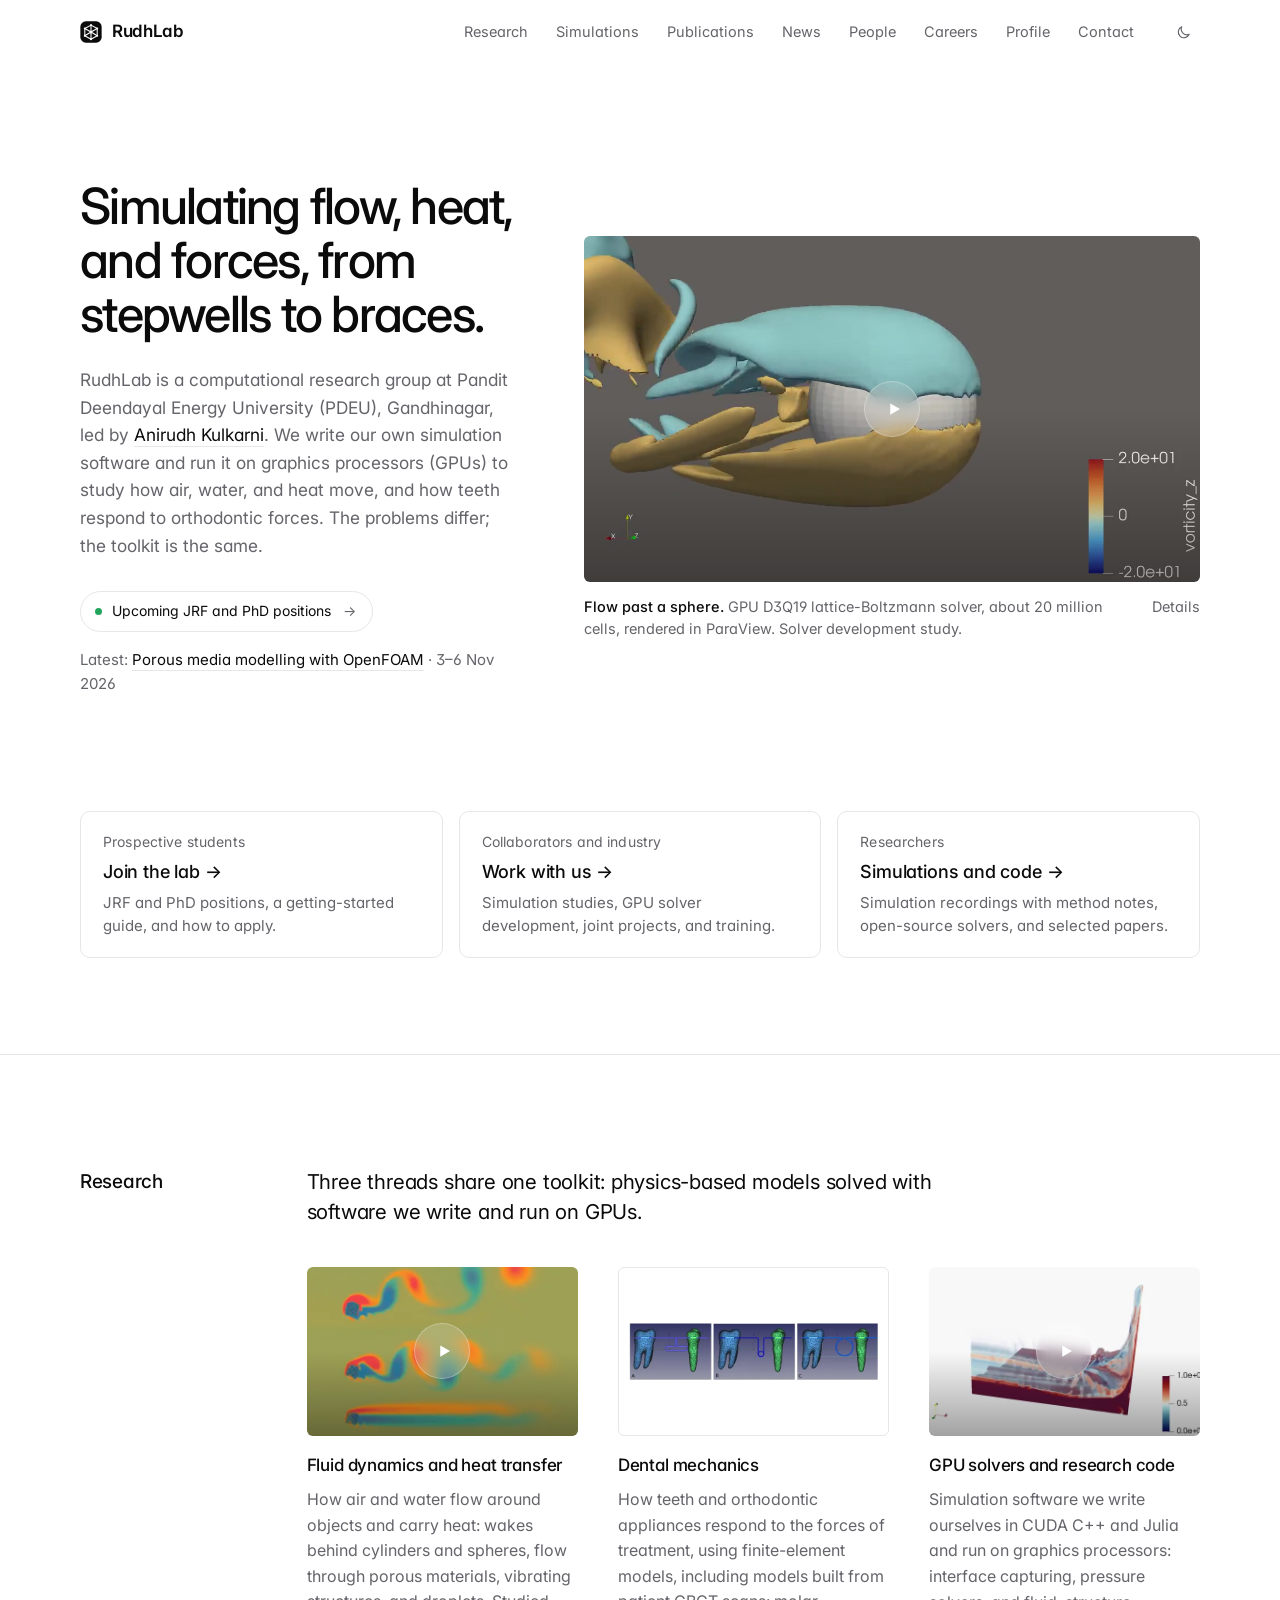
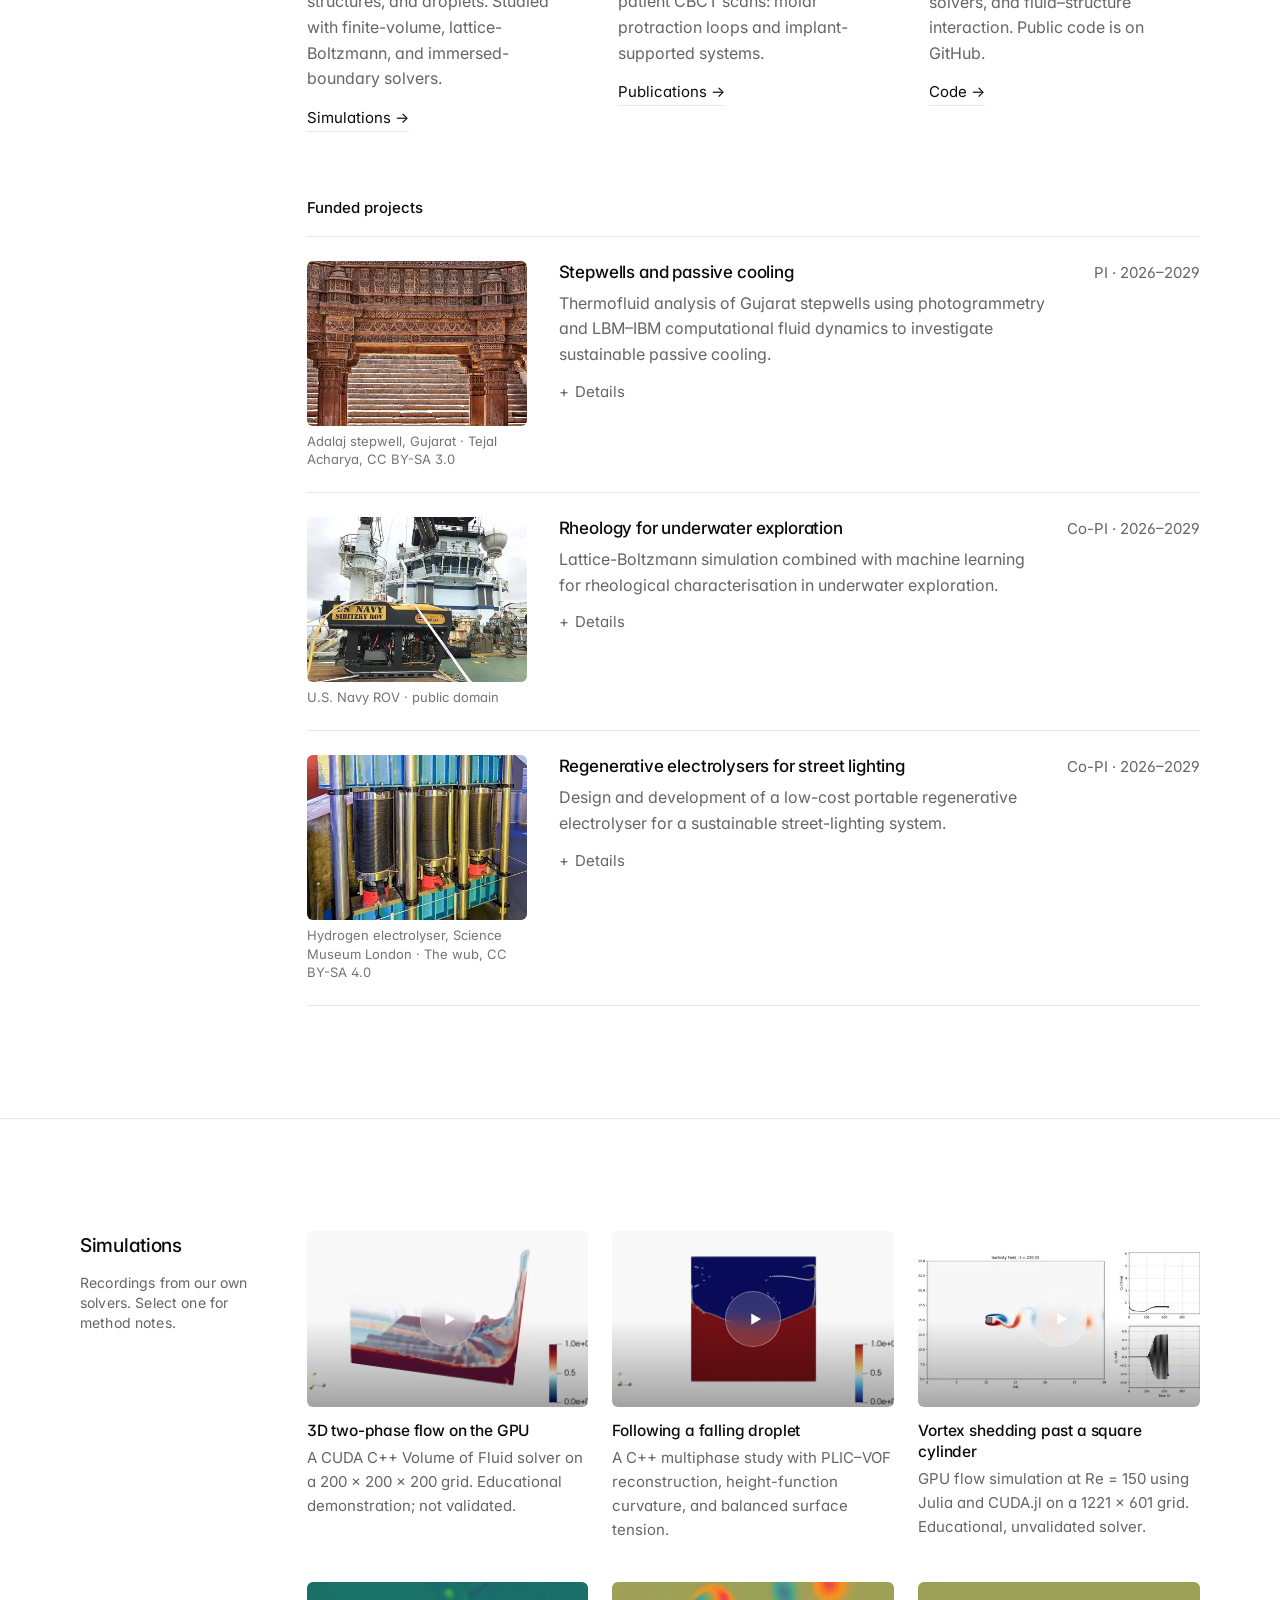
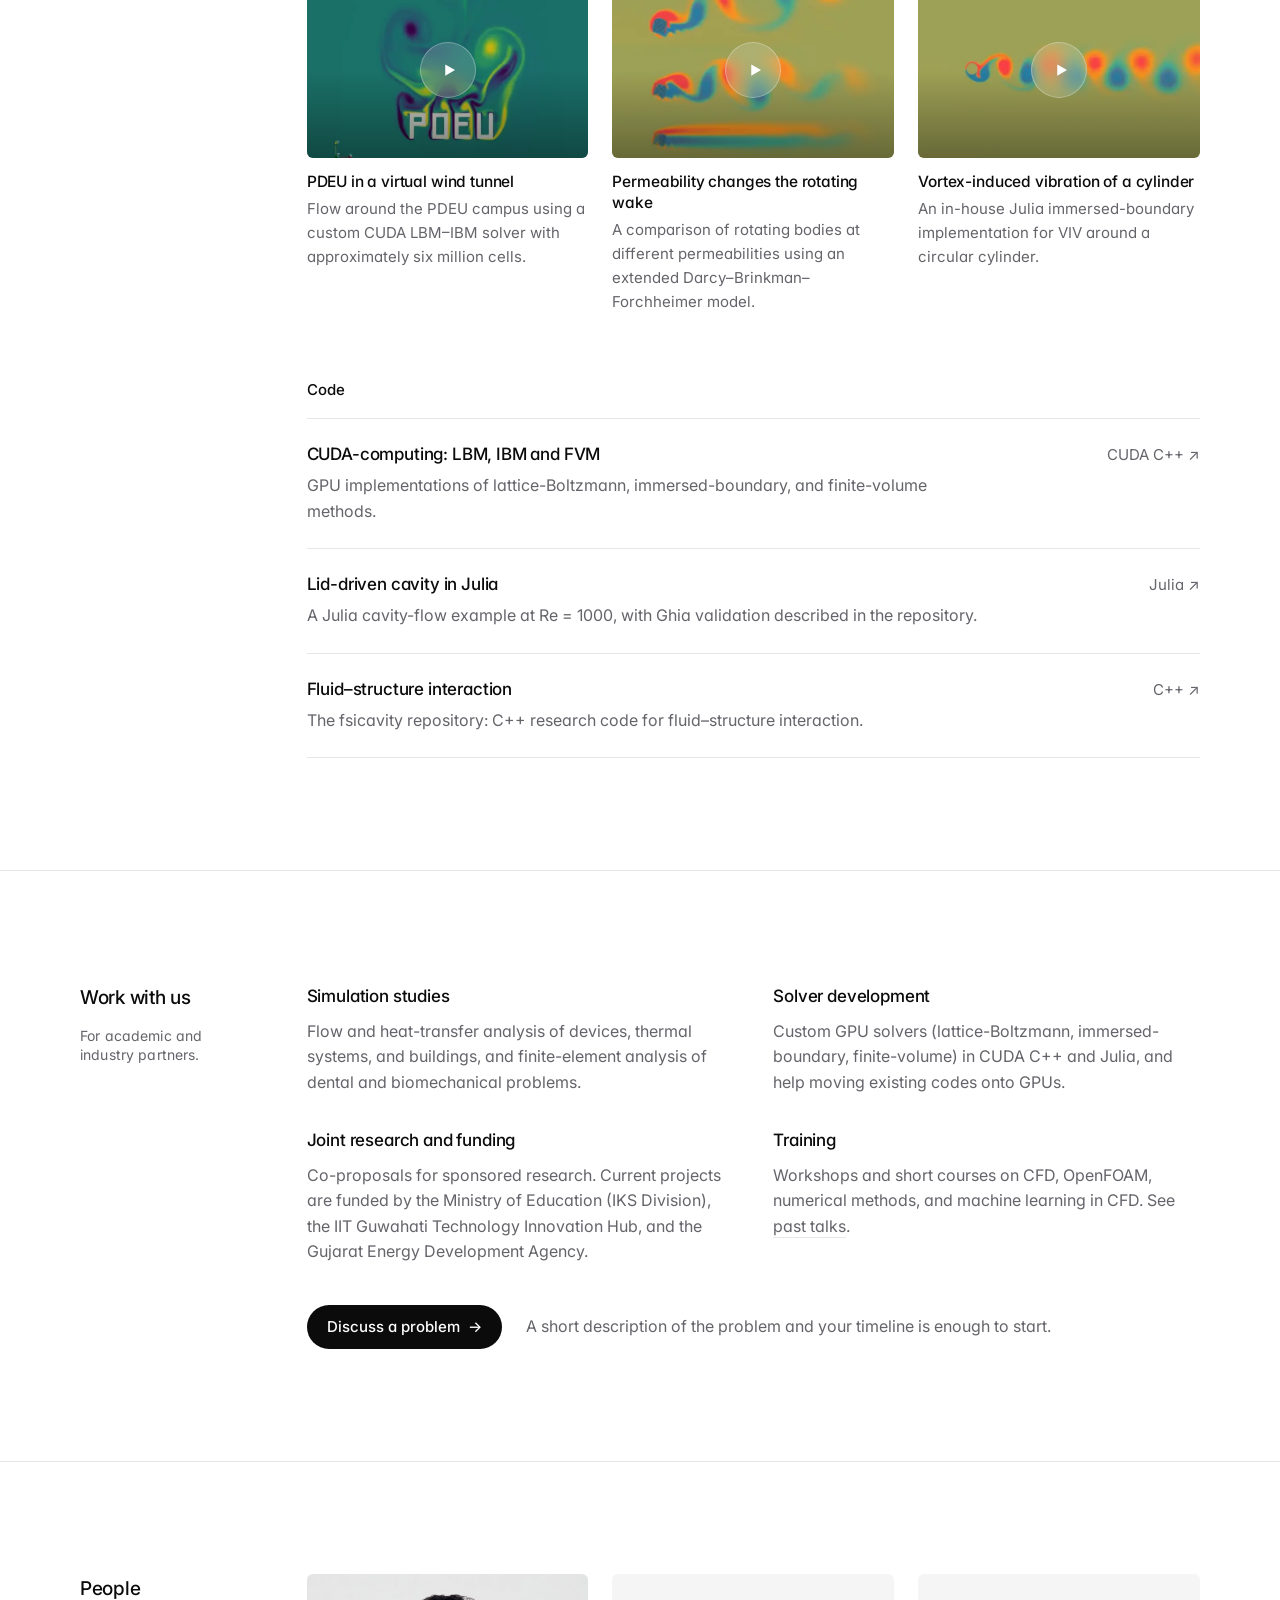
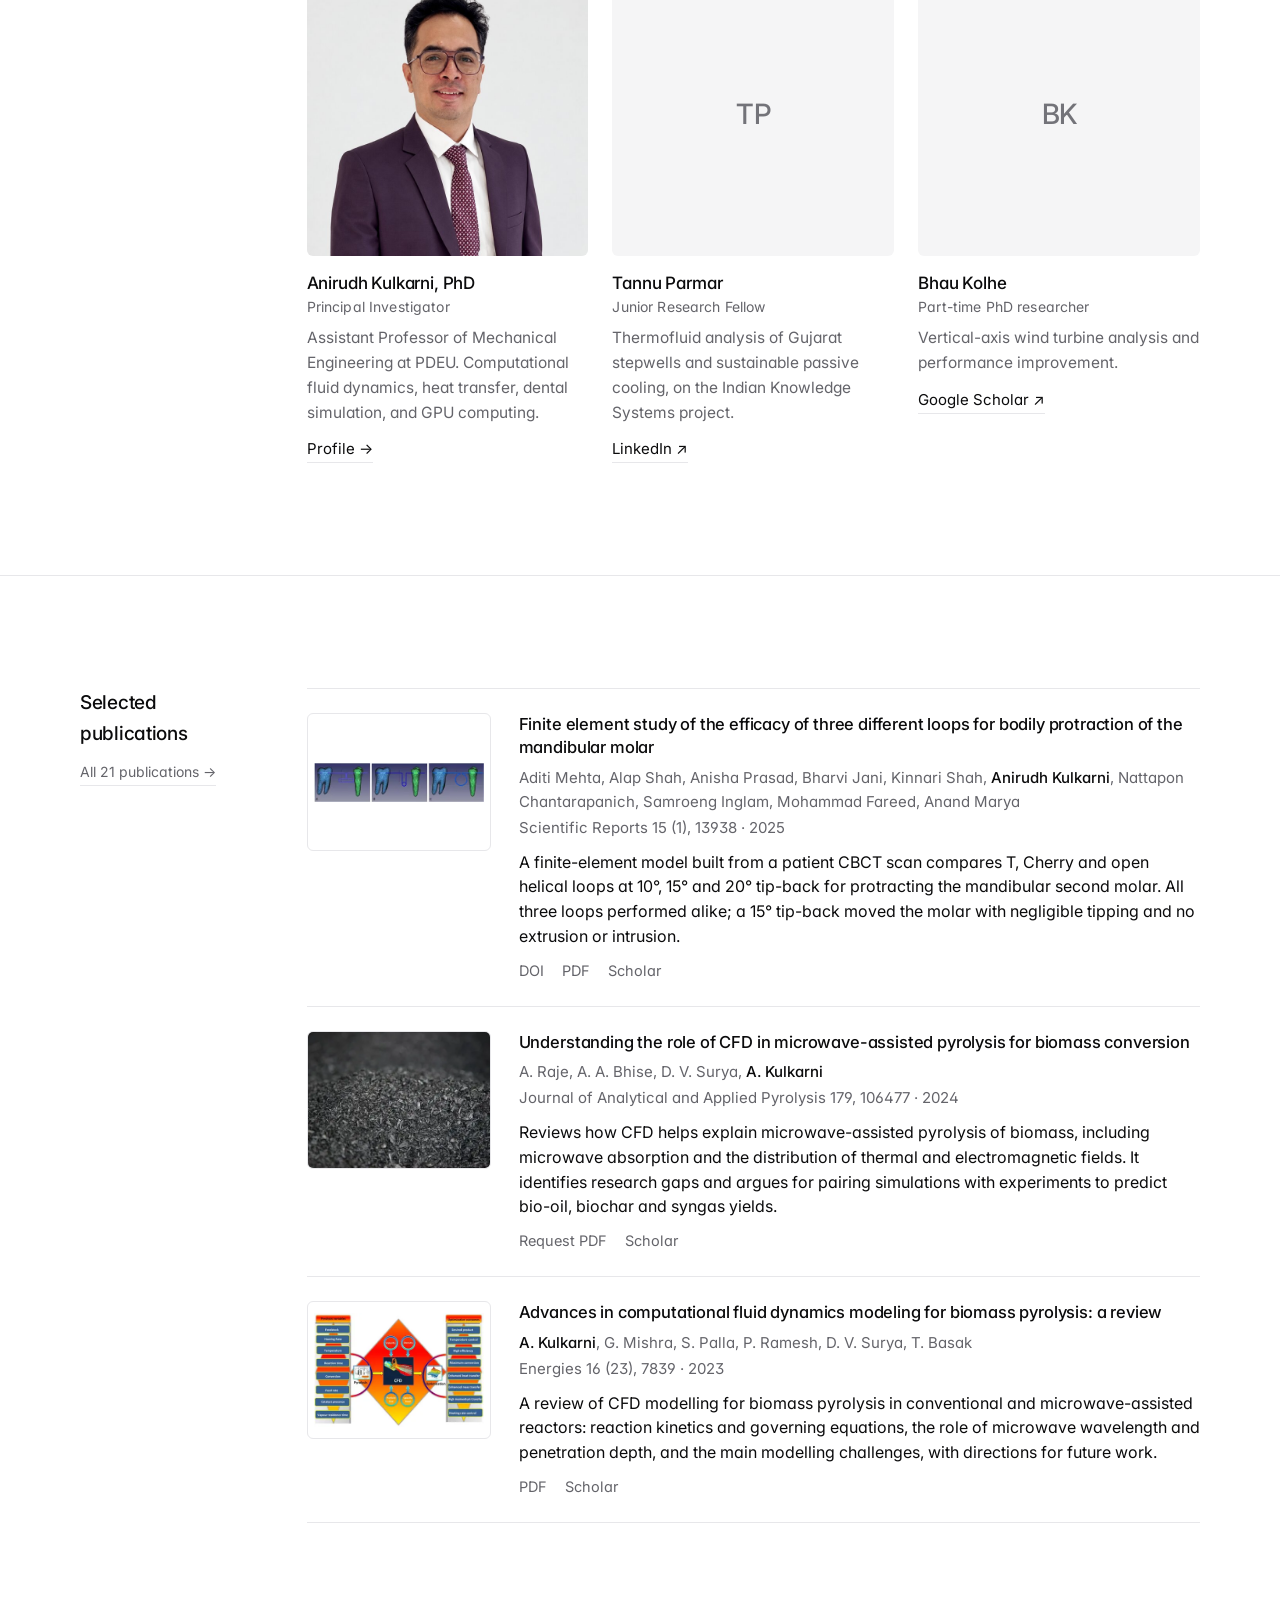
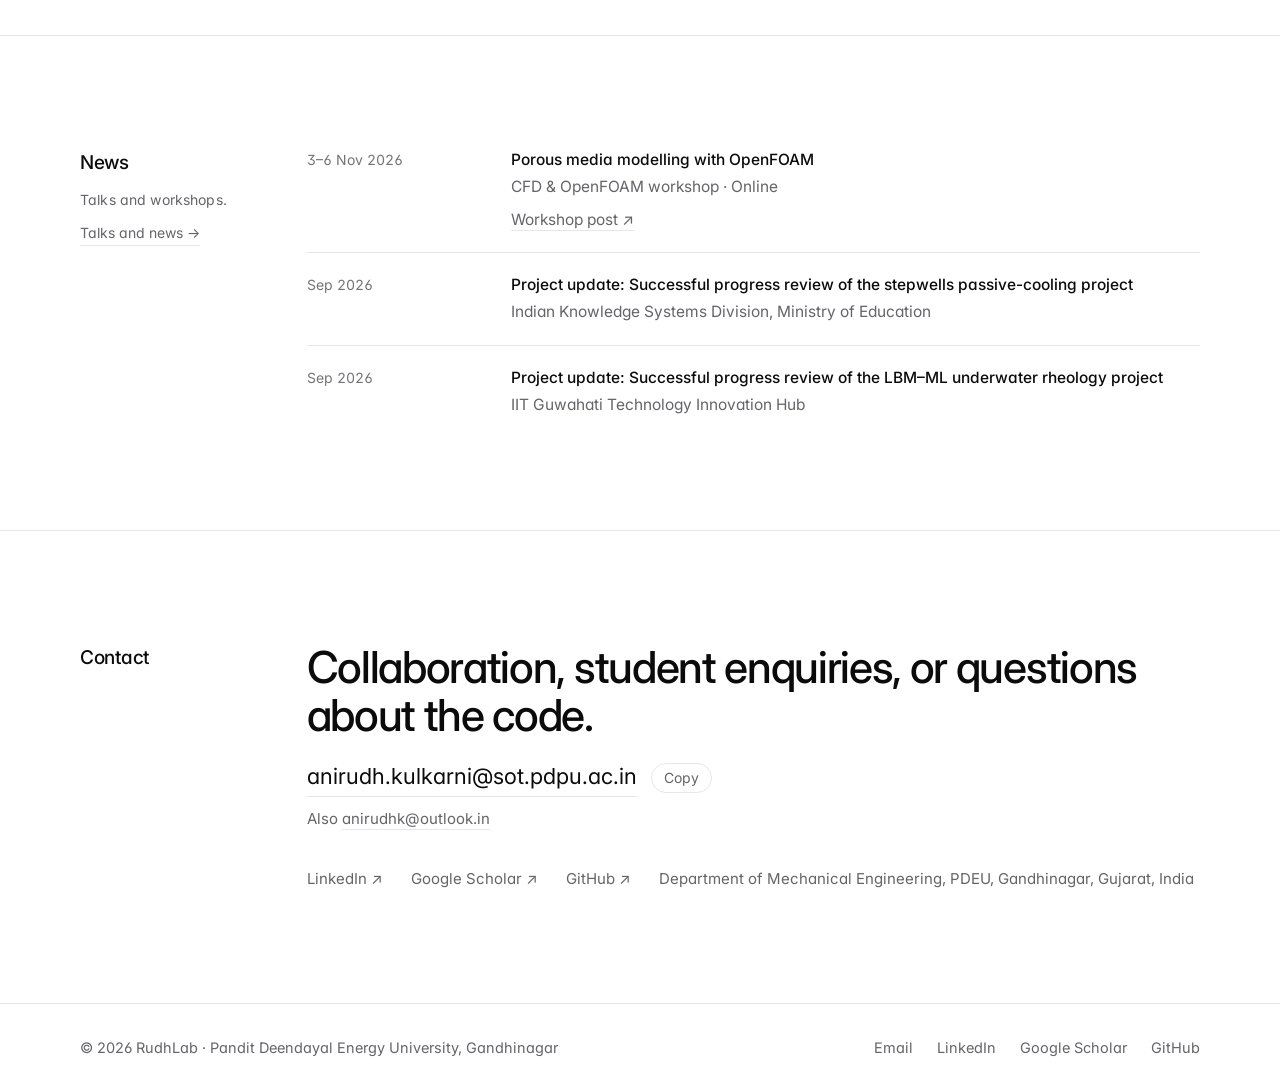
==== commit b5703948: "Add Getting started guide, project-review news, and speed fixes - Getting started: a self-paced path" ====
--- a/index.html
+++ b/index.html
@@ -18,14 +18,15 @@
 <meta property="og:image:alt" content="RudhLab: computational fluid dynamics, heat transfer, and mechanics">
 <meta name="twitter:card" content="summary_large_image">
 <script type="application/ld+json">{"@context":"https://schema.org","@type":"ResearchOrganization","@id":"https://rudhlab.com/#lab","name":"RudhLab","url":"https://rudhlab.com/","logo":"https://rudhlab.com/assets/mark.svg","description":"Computational research group at Pandit Deendayal Energy University working on fluid dynamics, heat transfer, dental mechanics, and GPU solvers.","parentOrganization":{"@type":"CollegeOrUniversity","name":"Pandit Deendayal Energy University","address":{"@type":"PostalAddress","addressLocality":"Gandhinagar","addressRegion":"Gujarat","addressCountry":"IN"}},"founder":{"@id":"https://rudhlab.com/profile.html#person"},"member":[{"@id":"https://rudhlab.com/profile.html#person"},{"@type":"Person","name":"Tannu Parmar"},{"@type":"Person","name":"Bhau Kolhe"}],"email":"anirudh.kulkarni@sot.pdpu.ac.in","sameAs":["https://github.com/rudhkul"]}</script>
-<link rel="icon" href="assets/mark.svg?v=20261018c" type="image/svg+xml">
+<link rel="preload" as="image" href="assets/media/sphere-wake.jpg" fetchpriority="high">
+<link rel="icon" href="assets/mark.svg?v=20261018d" type="image/svg+xml">
 <link rel="preconnect" href="https://fonts.googleapis.com">
 <link rel="preconnect" href="https://fonts.gstatic.com" crossorigin>
-<link rel="stylesheet" href="https://fonts.googleapis.com/css2?family=Inter:wght@400;500;600&amp;display=swap">
-<script src="theme.js?v=20261018c"></script>
-<link rel="stylesheet" href="styles.css?v=20261018c">
-<script src="content.js?v=20261018c" defer></script>
-<script src="app.js?v=20261018c" defer></script>
+<link rel="stylesheet" href="https://fonts.googleapis.com/css2?family=Inter:wght@400;500;600&amp;display=swap" media="print" onload="this.media='all'"><noscript><link rel="stylesheet" href="https://fonts.googleapis.com/css2?family=Inter:wght@400;500;600&amp;display=swap"></noscript>
+<script src="theme.js?v=20261018d"></script>
+<link rel="stylesheet" href="styles.css?v=20261018d">
+<script src="content.js?v=20261018d" defer></script>
+<script src="app.js?v=20261018d" defer></script>
 </head>
 <body>
 <a class="skip" href="#main">Skip to content</a>
@@ -48,21 +49,21 @@
 </figure>
 </section>
 <nav class="paths wrap" aria-label="Start here">
-<a href="careers.html"><span class="label">Prospective students</span><strong>Join the lab <span class="arrow">→</span></strong><span class="muted">JRF and PhD positions, what you will learn, and how to apply.</span></a>
+<a href="careers.html"><span class="label">Prospective students</span><strong>Join the lab <span class="arrow">→</span></strong><span class="muted">JRF and PhD positions, a getting-started guide, and how to apply.</span></a>
 <a href="#work-with-us"><span class="label">Collaborators and industry</span><strong>Work with us <span class="arrow">→</span></strong><span class="muted">Simulation studies, GPU solver development, joint projects, and training.</span></a>
 <a href="#simulations"><span class="label">Researchers</span><strong>Simulations and code <span class="arrow">→</span></strong><span class="muted">Simulation recordings with method notes, open-source solvers, and selected papers.</span></a>
 </nav>
-<section class="section" id="research"><div class="wrap section-grid"><div class="section-head"><h2>Research</h2></div><div><p class="intro">Three threads share one toolkit: physics-based models solved with software we write and run on GPUs.</p><div class="areas"><div><button class="area-media" type="button" data-study="porous-body-rotation" aria-label="Vortex shedding behind rotating porous bodies. Open video and notes"><span class="player"><img src="assets/media/porous-body-rotation.jpg" alt="" width="1280" height="720" loading="lazy" decoding="async"><span class="play" aria-hidden="true"><span><svg viewBox="0 0 24 24" fill="currentColor" aria-hidden="true"><path d="M7 4.5v15l13-7.5z"/></svg></span></span></span></button><h3>Fluid dynamics and heat transfer</h3><p>How air and water flow around objects and carry heat: wakes behind cylinders and spheres, flow through porous materials, vibrating structures, and droplets. Studied with finite-volume, lattice-Boltzmann, and immersed-boundary solvers.</p><a class="link" href="#simulations">Simulations <span class="arrow">→</span></a></div><div><figure class="area-media figure"><img src="assets/research/dental-fem.jpg" alt="Finite-element models of a mandibular molar with T, Cherry and open helical protraction loops." title="Figure 1, Mehta et al., Scientific Reports (2025), CC BY-NC-ND 4.0" width="1200" height="276" loading="lazy" decoding="async"></figure><h3>Dental mechanics</h3><p>How teeth and orthodontic appliances respond to the forces of treatment, using finite-element models, including models built from patient CBCT scans: molar protraction loops and implant-supported systems.</p><a class="link" href="publications.html">Publications <span class="arrow">→</span></a></div><div><button class="area-media" type="button" data-study="cuda-two-phase" aria-label="3D two-phase flow on the GPU. Open video and notes"><span class="player"><img src="assets/media/cuda-two-phase.jpg" alt="" width="1280" height="720" loading="lazy" decoding="async"><span class="play" aria-hidden="true"><span><svg viewBox="0 0 24 24" fill="currentColor" aria-hidden="true"><path d="M7 4.5v15l13-7.5z"/></svg></span></span></span></button><h3>GPU solvers and research code</h3><p>Simulation software we write ourselves in CUDA C++ and Julia and run on graphics processors: interface capturing, pressure solvers, and fluid–structure interaction. Public code is on GitHub.</p><a class="link" href="#code">Code <span class="arrow">→</span></a></div></div><h3 class="subhead" id="projects">Funded projects</h3><div class="rows"><article class="project"><figure><img src="assets/projects/stepwells.jpg" alt="Adalaj stepwell near Gandhinagar, Gujarat: stepped galleries descending to the water." width="720" height="540" loading="lazy" decoding="async"><figcaption><a href="https://commons.wikimedia.org/wiki/File:Adalaj_Vav_01.jpg" target="_blank" rel="noopener noreferrer">Adalaj stepwell, Gujarat · Tejal Acharya, CC BY-SA 3.0</a></figcaption></figure><div class="row"><h3>Stepwells and passive cooling</h3><span class="meta">PI · 2026–2029</span><p>Thermofluid analysis of Gujarat stepwells using photogrammetry and LBM–IBM computational fluid dynamics to investigate sustainable passive cooling.</p><details><summary>Details</summary><dl><dt>Full title</dt><dd>Thermofluid Analysis of Selected Stepwells from the Region of Gujarat (Vapi): Validating Aparajitaprccha Typologies using Photogrammetry and LBM–IBM CFD for Sustainable Passive Cooling</dd><dt>Funding</dt><dd>Indian Knowledge Systems Division, Ministry of Education, Government of India</dd><dt>Principal Investigator</dt><dd>Dr. Anirudh Kulkarni</dd><dt>Co-Principal Investigator</dt><dd>Dr. Kishan Fuse</dd><dt>Research fellow</dt><dd>Tannu Parmar, JRF</dd></dl></details></div></article><article class="project"><figure><img src="assets/projects/underwater.jpg" alt="A remotely operated underwater vehicle on the deck of a support ship." width="720" height="540" loading="lazy" decoding="async"><figcaption><a href="https://commons.wikimedia.org/wiki/File:A_remotely_operated_underwater_vehicle_operated_by_the_U.S._Navy%E2%80%99s_Undersea_Rescue_Command._(38526121546).jpg" target="_blank" rel="noopener noreferrer">U.S. Navy ROV · public domain</a></figcaption></figure><div class="row"><h3>Rheology for underwater exploration</h3><span class="meta">Co-PI · 2026–2029</span><p>Lattice-Boltzmann simulation combined with machine learning for rheological characterisation in underwater exploration.</p><details><summary>Details</summary><dl><dt>Full title</dt><dd>LBM–ML Rheological Characterisation for Underwater Exploration</dd><dt>Funding</dt><dd>IIT Guwahati Technology Innovation Hub</dd><dt>Principal Investigator</dt><dd>Dr. Vivek Jaiswal</dd><dt>Co-Principal Investigator</dt><dd>Dr. Anirudh Kulkarni</dd></dl></details></div></article><article class="project"><figure><img src="assets/projects/electrolyser.jpg" alt="A stacked hydrogen electrolyser on display." width="720" height="540" loading="lazy" decoding="async"><figcaption><a href="https://commons.wikimedia.org/wiki/File:Hydrogen_electrolyser_-_Science_Museum,_London.jpg" target="_blank" rel="noopener noreferrer">Hydrogen electrolyser, Science Museum London · The wub, CC BY-SA 4.0</a></figcaption></figure><div class="row"><h3>Regenerative electrolysers for street lighting</h3><span class="meta">Co-PI · 2026–2029</span><p>Design and development of a low-cost portable regenerative electrolyser for a sustainable street-lighting system.</p><details><summary>Details</summary><dl><dt>Funding</dt><dd>Gujarat Energy Development Agency</dd><dt>Principal Investigator</dt><dd>Dr. Rohit Srivastava</dd><dt>Co-Principal Investigator</dt><dd>Dr. Anirudh Kulkarni</dd></dl></details></div></article></div></div></div></section>
+<section class="section" id="research"><div class="wrap section-grid"><div class="section-head"><h2>Research</h2></div><div><p class="intro">Three threads share one toolkit: physics-based models solved with software we write and run on GPUs.</p><div class="areas"><div><button class="area-media" type="button" data-study="porous-body-rotation" aria-label="Vortex shedding behind rotating porous bodies. Open video and notes"><span class="player"><img src="assets/media/porous-body-rotation.jpg" srcset="assets/media/porous-body-rotation.640.webp 640w, assets/media/porous-body-rotation.webp 1280w" sizes="(max-width:960px) min(480px, calc(100vw - 32px)), 300px" alt="" width="1280" height="720" loading="lazy" decoding="async"><span class="play" aria-hidden="true"><span><svg viewBox="0 0 24 24" fill="currentColor" aria-hidden="true"><path d="M7 4.5v15l13-7.5z"/></svg></span></span></span></button><h3>Fluid dynamics and heat transfer</h3><p>How air and water flow around objects and carry heat: wakes behind cylinders and spheres, flow through porous materials, vibrating structures, and droplets. Studied with finite-volume, lattice-Boltzmann, and immersed-boundary solvers.</p><a class="link" href="#simulations">Simulations <span class="arrow">→</span></a></div><div><figure class="area-media figure"><img src="assets/research/dental-fem.jpg" srcset="assets/research/dental-fem.640.webp 640w, assets/research/dental-fem.webp 1200w" sizes="(max-width:960px) min(480px, calc(100vw - 32px)), 300px" alt="Finite-element models of a mandibular molar with T, Cherry and open helical protraction loops." title="Figure 1, Mehta et al., Scientific Reports (2025), CC BY-NC-ND 4.0" width="1200" height="276" loading="lazy" decoding="async"></figure><h3>Dental mechanics</h3><p>How teeth and orthodontic appliances respond to the forces of treatment, using finite-element models, including models built from patient CBCT scans: molar protraction loops and implant-supported systems.</p><a class="link" href="publications.html">Publications <span class="arrow">→</span></a></div><div><button class="area-media" type="button" data-study="cuda-two-phase" aria-label="3D two-phase flow on the GPU. Open video and notes"><span class="player"><img src="assets/media/cuda-two-phase.jpg" srcset="assets/media/cuda-two-phase.640.webp 640w, assets/media/cuda-two-phase.webp 1280w" sizes="(max-width:960px) min(480px, calc(100vw - 32px)), 300px" alt="" width="1280" height="720" loading="lazy" decoding="async"><span class="play" aria-hidden="true"><span><svg viewBox="0 0 24 24" fill="currentColor" aria-hidden="true"><path d="M7 4.5v15l13-7.5z"/></svg></span></span></span></button><h3>GPU solvers and research code</h3><p>Simulation software we write ourselves in CUDA C++ and Julia and run on graphics processors: interface capturing, pressure solvers, and fluid–structure interaction. Public code is on GitHub.</p><a class="link" href="#code">Code <span class="arrow">→</span></a></div></div><h3 class="subhead" id="projects">Funded projects</h3><div class="rows"><article class="project"><figure><img src="assets/projects/stepwells.jpg" srcset="assets/projects/stepwells.400.webp 400w, assets/projects/stepwells.webp 720w" sizes="(max-width:760px) min(420px, calc(100vw - 32px)), 220px" alt="Adalaj stepwell near Gandhinagar, Gujarat: stepped galleries descending to the water." width="720" height="540" loading="lazy" decoding="async"><figcaption><a href="https://commons.wikimedia.org/wiki/File:Adalaj_Vav_01.jpg" target="_blank" rel="noopener noreferrer">Adalaj stepwell, Gujarat · Tejal Acharya, CC BY-SA 3.0</a></figcaption></figure><div class="row"><h3>Stepwells and passive cooling</h3><span class="meta">PI · 2026–2029</span><p>Thermofluid analysis of Gujarat stepwells using photogrammetry and LBM–IBM computational fluid dynamics to investigate sustainable passive cooling.</p><details><summary>Details</summary><dl><dt>Full title</dt><dd>Thermofluid Analysis of Selected Stepwells from the Region of Gujarat (Vapi): Validating Aparajitaprccha Typologies using Photogrammetry and LBM–IBM CFD for Sustainable Passive Cooling</dd><dt>Funding</dt><dd>Indian Knowledge Systems Division, Ministry of Education, Government of India</dd><dt>Principal Investigator</dt><dd>Dr. Anirudh Kulkarni</dd><dt>Co-Principal Investigator</dt><dd>Dr. Kishan Fuse</dd><dt>Research fellow</dt><dd>Tannu Parmar, JRF</dd></dl></details></div></article><article class="project"><figure><img src="assets/projects/underwater.jpg" srcset="assets/projects/underwater.400.webp 400w, assets/projects/underwater.webp 720w" sizes="(max-width:760px) min(420px, calc(100vw - 32px)), 220px" alt="A remotely operated underwater vehicle on the deck of a support ship." width="720" height="540" loading="lazy" decoding="async"><figcaption><a href="https://commons.wikimedia.org/wiki/File:A_remotely_operated_underwater_vehicle_operated_by_the_U.S._Navy%E2%80%99s_Undersea_Rescue_Command._(38526121546).jpg" target="_blank" rel="noopener noreferrer">U.S. Navy ROV · public domain</a></figcaption></figure><div class="row"><h3>Rheology for underwater exploration</h3><span class="meta">Co-PI · 2026–2029</span><p>Lattice-Boltzmann simulation combined with machine learning for rheological characterisation in underwater exploration.</p><details><summary>Details</summary><dl><dt>Full title</dt><dd>LBM–ML Rheological Characterisation for Underwater Exploration</dd><dt>Funding</dt><dd>IIT Guwahati Technology Innovation Hub</dd><dt>Principal Investigator</dt><dd>Dr. Vivek Jaiswal</dd><dt>Co-Principal Investigator</dt><dd>Dr. Anirudh Kulkarni</dd></dl></details></div></article><article class="project"><figure><img src="assets/projects/electrolyser.jpg" srcset="assets/projects/electrolyser.400.webp 400w, assets/projects/electrolyser.webp 720w" sizes="(max-width:760px) min(420px, calc(100vw - 32px)), 220px" alt="A stacked hydrogen electrolyser on display." width="720" height="540" loading="lazy" decoding="async"><figcaption><a href="https://commons.wikimedia.org/wiki/File:Hydrogen_electrolyser_-_Science_Museum,_London.jpg" target="_blank" rel="noopener noreferrer">Hydrogen electrolyser, Science Museum London · The wub, CC BY-SA 4.0</a></figcaption></figure><div class="row"><h3>Regenerative electrolysers for street lighting</h3><span class="meta">Co-PI · 2026–2029</span><p>Design and development of a low-cost portable regenerative electrolyser for a sustainable street-lighting system.</p><details><summary>Details</summary><dl><dt>Funding</dt><dd>Gujarat Energy Development Agency</dd><dt>Principal Investigator</dt><dd>Dr. Rohit Srivastava</dd><dt>Co-Principal Investigator</dt><dd>Dr. Anirudh Kulkarni</dd></dl></details></div></article></div></div></div></section>
 <section class="section" id="simulations"><div class="wrap section-grid"><div class="section-head"><h2>Simulations</h2><p class="label">Recordings from our own solvers. Select one for method notes.</p></div><div><div class="sims" id="sims"></div><h3 class="subhead" id="code">Code</h3><div class="rows" id="code-list"></div></div></div></section>
 <section class="section" id="work-with-us"><div class="wrap section-grid"><div class="section-head"><h2>Work with us</h2><p class="label">For academic and industry partners.</p></div><div><div class="offers"><div><h3>Simulation studies</h3><p>Flow and heat-transfer analysis of devices, thermal systems, and buildings, and finite-element analysis of dental and biomechanical problems.</p></div><div><h3>Solver development</h3><p>Custom GPU solvers (lattice-Boltzmann, immersed-boundary, finite-volume) in CUDA C++ and Julia, and help moving existing codes onto GPUs.</p></div><div><h3>Joint research and funding</h3><p>Co-proposals for sponsored research. Current projects are funded by the Ministry of Education (IKS Division), the IIT Guwahati Technology Innovation Hub, and the Gujarat Energy Development Agency.</p></div><div><h3>Training</h3><p>Workshops and short courses on CFD, OpenFOAM, numerical methods, and machine learning in CFD. See <a class="link" href="news.html">past talks</a>.</p></div></div><p class="apply"><a class="cta" href="mailto:anirudh.kulkarni@sot.pdpu.ac.in?subject=Collaboration%20enquiry%20%E2%80%94%20RudhLab">Discuss a problem <span class="arrow">→</span></a><span class="muted">A short description of the problem and your timeline is enough to start.</span></p></div></div></section>
 <section class="section" id="people"><div class="wrap section-grid"><div class="section-head"><h2>People</h2></div><div><div class="people">
-<article class="person"><div class="avatar"><img src="assets/anirudh-kulkarni.jpg?v=20261018c" alt="Portrait of Anirudh Kulkarni" width="720" height="730" loading="lazy"></div><h3>Anirudh Kulkarni, PhD</h3><p class="label">Principal Investigator</p><p>Assistant Professor of Mechanical Engineering at PDEU. Computational fluid dynamics, heat transfer, dental simulation, and GPU computing.</p><a class="link" href="profile.html">Profile <span class="arrow">→</span></a></article>
+<article class="person"><div class="avatar"><img src="assets/anirudh-kulkarni.jpg?v=20261018d" alt="Portrait of Anirudh Kulkarni" width="720" height="730" loading="lazy"></div><h3>Anirudh Kulkarni, PhD</h3><p class="label">Principal Investigator</p><p>Assistant Professor of Mechanical Engineering at PDEU. Computational fluid dynamics, heat transfer, dental simulation, and GPU computing.</p><a class="link" href="profile.html">Profile <span class="arrow">→</span></a></article>
 <article class="person"><div class="avatar" aria-hidden="true">TP</div><h3>Tannu Parmar</h3><p class="label">Junior Research Fellow</p><p>Thermofluid analysis of Gujarat stepwells and sustainable passive cooling, on the Indian Knowledge Systems project.</p><a class="link" href="https://www.linkedin.com/in/tannu-parmar-130b2a20a/" target="_blank" rel="noopener noreferrer">LinkedIn <span class="arrow">↗</span></a></article>
 <article class="person"><div class="avatar" aria-hidden="true">BK</div><h3>Bhau Kolhe</h3><p class="label">Part-time PhD researcher</p><p>Vertical-axis wind turbine analysis and performance improvement.</p><a class="link" href="https://scholar.google.com/citations?user=wgav1qcAAAAJ&amp;hl=en" target="_blank" rel="noopener noreferrer">Google Scholar <span class="arrow">↗</span></a></article>
 </div></div></div></section>
-<section class="section" id="publications"><div class="wrap section-grid"><div class="section-head"><h2>Selected publications</h2><a class="link" href="publications.html">All 21 publications <span class="arrow">→</span></a></div><div><div class="pubs"><article class="pub" data-type="journal"><figure class="pub-thumb"><img src="assets/publications/pub-17.jpg" alt="Finite-element models of the molar with the T loop, Cherry loop and open helical loop." title="Figure 1, Mehta et al., Scientific Reports (2025), CC BY-NC-ND 4.0" width="720" height="166" loading="lazy" decoding="async"></figure><div class="pub-body"><h3><a href="https://doi.org/10.1038/s41598-025-94627-5" target="_blank" rel="noopener noreferrer">Finite element study of the efficacy of three different loops for bodily protraction of the mandibular molar</a></h3><p class="authors">Aditi Mehta, Alap Shah, Anisha Prasad, Bharvi Jani, Kinnari Shah, <strong>Anirudh Kulkarni</strong>, Nattapon Chantarapanich, Samroeng Inglam, Mohammad Fareed, Anand Marya</p><p class="venue">Scientific Reports 15 (1), 13938 · 2025</p><p class="summary">A finite-element model built from a patient CBCT scan compares T, Cherry and open helical loops at 10°, 15° and 20° tip-back for protracting the mandibular second molar. All three loops performed alike; a 15° tip-back moved the molar with negligible tipping and no extrusion or intrusion.</p><p class="links"><a href="https://doi.org/10.1038/s41598-025-94627-5" target="_blank" rel="noopener noreferrer">DOI</a><a href="https://www.nature.com/articles/s41598-025-94627-5.pdf" target="_blank" rel="noopener noreferrer">PDF</a><a href="https://scholar.google.com/citations?view_op=view_citation&amp;hl=en&amp;user=WoYtYLwAAAAJ&amp;pagesize=100&amp;citation_for_view=WoYtYLwAAAAJ:7PzlFSSx8tAC" target="_blank" rel="noopener noreferrer">Scholar</a></p></div></article><article class="pub" data-type="journal"><figure class="pub-thumb photo"><img src="assets/publications/pub-15.jpg" alt="A pile of biochar." title="Illustrative photo: Oregon Department of Forestry, Wikimedia Commons, CC BY 2.0" width="720" height="540" loading="lazy" decoding="async"></figure><div class="pub-body"><h3><a href="https://scholar.google.com/citations?view_op=view_citation&amp;hl=en&amp;user=WoYtYLwAAAAJ&amp;pagesize=100&amp;citation_for_view=WoYtYLwAAAAJ:aqlVkmm33-oC" target="_blank" rel="noopener noreferrer">Understanding the role of CFD in microwave-assisted pyrolysis for biomass conversion</a></h3><p class="authors">A. Raje, A. A. Bhise, D. V. Surya, <strong>A. Kulkarni</strong></p><p class="venue">Journal of Analytical and Applied Pyrolysis 179, 106477 · 2024</p><p class="summary">Reviews how CFD helps explain microwave-assisted pyrolysis of biomass, including microwave absorption and the distribution of thermal and electromagnetic fields. It identifies research gaps and argues for pairing simulations with experiments to predict bio-oil, biochar and syngas yields.</p><p class="links"><a href="mailto:anirudh.kulkarni@sot.pdpu.ac.in?subject=PDF%20request%3A%20Understanding%20the%20role%20of%20CFD%20in%20microwave-assisted%20pyrolysis%20for%20biomass%20conversion">Request PDF</a><a href="https://scholar.google.com/citations?view_op=view_citation&amp;hl=en&amp;user=WoYtYLwAAAAJ&amp;pagesize=100&amp;citation_for_view=WoYtYLwAAAAJ:aqlVkmm33-oC" target="_blank" rel="noopener noreferrer">Scholar</a></p></div></article><article class="pub" data-type="journal"><figure class="pub-thumb"><img src="assets/publications/pub-13.jpg" alt="Diagram linking pyrolysis variables, CFD quantities and optimisation outcomes." title="Figure 1, Kulkarni et al., Energies (2023), CC BY 4.0" width="720" height="483" loading="lazy" decoding="async"></figure><div class="pub-body"><h3><a href="https://scholar.google.com/citations?view_op=view_citation&amp;hl=en&amp;user=WoYtYLwAAAAJ&amp;pagesize=100&amp;citation_for_view=WoYtYLwAAAAJ:qxL8FJ1GzNcC" target="_blank" rel="noopener noreferrer">Advances in computational fluid dynamics modeling for biomass pyrolysis: a review</a></h3><p class="authors"><strong>A. Kulkarni</strong>, G. Mishra, S. Palla, P. Ramesh, D. V. Surya, T. Basak</p><p class="venue">Energies 16 (23), 7839 · 2023</p><p class="summary">A review of CFD modelling for biomass pyrolysis in conventional and microwave-assisted reactors: reaction kinetics and governing equations, the role of microwave wavelength and penetration depth, and the main modelling challenges, with directions for future work.</p><p class="links"><a href="https://www.mdpi.com/1996-1073/16/23/7839/pdf" target="_blank" rel="noopener noreferrer">PDF</a><a href="https://scholar.google.com/citations?view_op=view_citation&amp;hl=en&amp;user=WoYtYLwAAAAJ&amp;pagesize=100&amp;citation_for_view=WoYtYLwAAAAJ:qxL8FJ1GzNcC" target="_blank" rel="noopener noreferrer">Scholar</a></p></div></article></div></div></div></section>
+<section class="section" id="publications"><div class="wrap section-grid"><div class="section-head"><h2>Selected publications</h2><a class="link" href="publications.html">All 21 publications <span class="arrow">→</span></a></div><div><div class="pubs"><article class="pub" data-type="journal"><figure class="pub-thumb"><img src="assets/publications/pub-17.jpg" srcset="assets/publications/pub-17.400.webp 400w, assets/publications/pub-17.webp 720w" sizes="(max-width:560px) calc(100vw - 32px), (max-width:760px) 120px, 184px" alt="Finite-element models of the molar with the T loop, Cherry loop and open helical loop." title="Figure 1, Mehta et al., Scientific Reports (2025), CC BY-NC-ND 4.0" width="720" height="166" loading="lazy" decoding="async"></figure><div class="pub-body"><h3><a href="https://doi.org/10.1038/s41598-025-94627-5" target="_blank" rel="noopener noreferrer">Finite element study of the efficacy of three different loops for bodily protraction of the mandibular molar</a></h3><p class="authors">Aditi Mehta, Alap Shah, Anisha Prasad, Bharvi Jani, Kinnari Shah, <strong>Anirudh Kulkarni</strong>, Nattapon Chantarapanich, Samroeng Inglam, Mohammad Fareed, Anand Marya</p><p class="venue">Scientific Reports 15 (1), 13938 · 2025</p><p class="summary">A finite-element model built from a patient CBCT scan compares T, Cherry and open helical loops at 10°, 15° and 20° tip-back for protracting the mandibular second molar. All three loops performed alike; a 15° tip-back moved the molar with negligible tipping and no extrusion or intrusion.</p><p class="links"><a href="https://doi.org/10.1038/s41598-025-94627-5" target="_blank" rel="noopener noreferrer">DOI</a><a href="https://www.nature.com/articles/s41598-025-94627-5.pdf" target="_blank" rel="noopener noreferrer">PDF</a><a href="https://scholar.google.com/citations?view_op=view_citation&amp;hl=en&amp;user=WoYtYLwAAAAJ&amp;pagesize=100&amp;citation_for_view=WoYtYLwAAAAJ:7PzlFSSx8tAC" target="_blank" rel="noopener noreferrer">Scholar</a></p></div></article><article class="pub" data-type="journal"><figure class="pub-thumb photo"><img src="assets/publications/pub-15.jpg" srcset="assets/publications/pub-15.400.webp 400w, assets/publications/pub-15.webp 720w" sizes="(max-width:560px) calc(100vw - 32px), (max-width:760px) 120px, 184px" alt="A pile of biochar." title="Illustrative photo: Oregon Department of Forestry, Wikimedia Commons, CC BY 2.0" width="720" height="540" loading="lazy" decoding="async"></figure><div class="pub-body"><h3><a href="https://scholar.google.com/citations?view_op=view_citation&amp;hl=en&amp;user=WoYtYLwAAAAJ&amp;pagesize=100&amp;citation_for_view=WoYtYLwAAAAJ:aqlVkmm33-oC" target="_blank" rel="noopener noreferrer">Understanding the role of CFD in microwave-assisted pyrolysis for biomass conversion</a></h3><p class="authors">A. Raje, A. A. Bhise, D. V. Surya, <strong>A. Kulkarni</strong></p><p class="venue">Journal of Analytical and Applied Pyrolysis 179, 106477 · 2024</p><p class="summary">Reviews how CFD helps explain microwave-assisted pyrolysis of biomass, including microwave absorption and the distribution of thermal and electromagnetic fields. It identifies research gaps and argues for pairing simulations with experiments to predict bio-oil, biochar and syngas yields.</p><p class="links"><a href="mailto:anirudh.kulkarni@sot.pdpu.ac.in?subject=PDF%20request%3A%20Understanding%20the%20role%20of%20CFD%20in%20microwave-assisted%20pyrolysis%20for%20biomass%20conversion">Request PDF</a><a href="https://scholar.google.com/citations?view_op=view_citation&amp;hl=en&amp;user=WoYtYLwAAAAJ&amp;pagesize=100&amp;citation_for_view=WoYtYLwAAAAJ:aqlVkmm33-oC" target="_blank" rel="noopener noreferrer">Scholar</a></p></div></article><article class="pub" data-type="journal"><figure class="pub-thumb"><img src="assets/publications/pub-13.jpg" srcset="assets/publications/pub-13.400.webp 400w, assets/publications/pub-13.webp 720w" sizes="(max-width:560px) calc(100vw - 32px), (max-width:760px) 120px, 184px" alt="Diagram linking pyrolysis variables, CFD quantities and optimisation outcomes." title="Figure 1, Kulkarni et al., Energies (2023), CC BY 4.0" width="720" height="483" loading="lazy" decoding="async"></figure><div class="pub-body"><h3><a href="https://scholar.google.com/citations?view_op=view_citation&amp;hl=en&amp;user=WoYtYLwAAAAJ&amp;pagesize=100&amp;citation_for_view=WoYtYLwAAAAJ:qxL8FJ1GzNcC" target="_blank" rel="noopener noreferrer">Advances in computational fluid dynamics modeling for biomass pyrolysis: a review</a></h3><p class="authors"><strong>A. Kulkarni</strong>, G. Mishra, S. Palla, P. Ramesh, D. V. Surya, T. Basak</p><p class="venue">Energies 16 (23), 7839 · 2023</p><p class="summary">A review of CFD modelling for biomass pyrolysis in conventional and microwave-assisted reactors: reaction kinetics and governing equations, the role of microwave wavelength and penetration depth, and the main modelling challenges, with directions for future work.</p><p class="links"><a href="https://www.mdpi.com/1996-1073/16/23/7839/pdf" target="_blank" rel="noopener noreferrer">PDF</a><a href="https://scholar.google.com/citations?view_op=view_citation&amp;hl=en&amp;user=WoYtYLwAAAAJ&amp;pagesize=100&amp;citation_for_view=WoYtYLwAAAAJ:qxL8FJ1GzNcC" target="_blank" rel="noopener noreferrer">Scholar</a></p></div></article></div></div></div></section>
 <section class="section" id="news"><div class="wrap section-grid"><div class="section-head"><h2>News</h2><p class="label">Talks and workshops.</p><a class="link" href="news.html">Talks and news <span class="arrow">→</span></a></div><div><div class="news" id="news-latest"></div></div></div></section>
-<section class="section" id="contact"><div class="wrap section-grid"><div class="section-head"><h2>Contact</h2></div><div><div class="contact"><h2>Collaboration, student enquiries, or questions about the code.</h2><a class="big link" id="contact-primary" href="mailto:anirudh.kulkarni@sot.pdpu.ac.in">anirudh.kulkarni@sot.pdpu.ac.in</a><p class="alt-email">Also <a class="link" href="mailto:anirudhk@outlook.in">anirudhk@outlook.in</a></p><ul><li><a href="https://www.linkedin.com/in/anik/" target="_blank" rel="noopener noreferrer">LinkedIn ↗</a></li><li><a href="https://scholar.google.com/citations?user=WoYtYLwAAAAJ&amp;hl=en" target="_blank" rel="noopener noreferrer">Google Scholar ↗</a></li><li><a href="https://github.com/rudhkul" target="_blank" rel="noopener noreferrer">GitHub ↗</a></li><li>Department of Mechanical Engineering, PDEU, Gandhinagar, Gujarat, India</li></ul></div></div></div></section>
+<section class="section" id="contact"><div class="wrap section-grid"><div class="section-head"><h2>Contact</h2></div><div><div class="contact"><h2>Collaboration, student enquiries, or questions about the code.</h2><p class="email-line"><a class="big link" id="contact-primary" href="mailto:anirudh.kulkarni@sot.pdpu.ac.in">anirudh.kulkarni@sot.pdpu.ac.in</a><button type="button" class="copy" data-copy="anirudh.kulkarni@sot.pdpu.ac.in" aria-label="Copy email address">Copy</button></p><p class="alt-email">Also <a class="link" href="mailto:anirudhk@outlook.in">anirudhk@outlook.in</a></p><ul><li><a href="https://www.linkedin.com/in/anik/" target="_blank" rel="noopener noreferrer">LinkedIn ↗</a></li><li><a href="https://scholar.google.com/citations?user=WoYtYLwAAAAJ&amp;hl=en" target="_blank" rel="noopener noreferrer">Google Scholar ↗</a></li><li><a href="https://github.com/rudhkul" target="_blank" rel="noopener noreferrer">GitHub ↗</a></li><li>Department of Mechanical Engineering, PDEU, Gandhinagar, Gujarat, India</li></ul></div></div></div></section>
 <dialog id="study-dialog" aria-labelledby="dialog-title"><button class="dialog-close" type="button" aria-label="Close"><svg viewBox="0 0 24 24" fill="none" stroke="currentColor" stroke-width="1.6" stroke-linecap="round" stroke-linejoin="round" aria-hidden="true" stroke-width="2"><path d="M6 6l12 12M18 6 6 18"/></svg></button><div id="dialog-media"></div><div class="dialog-body"><h2 id="dialog-title"></h2><p id="dialog-description"></p><aside><div><span>Method</span><p id="dialog-method"></p></div><div><span>Recording</span><p id="dialog-label"></p></div><a class="link" id="dialog-link" target="_blank" rel="noopener noreferrer">Original post <span class="arrow">↗</span></a></aside></div></dialog>
 </main>
 <footer class="footer"><div class="wrap">
--- a/styles.css
+++ b/styles.css
@@ -187,6 +187,11 @@
 /* Contact */
 .contact h2{font-size:clamp(28px,3.6vw,44px);font-weight:500;letter-spacing:-.03em;line-height:1.1}
 .contact .big{display:inline-block;margin-top:20px;font-size:clamp(18px,2vw,22px);overflow-wrap:anywhere}
+.email-line{display:inline-flex;flex-wrap:wrap;align-items:center;gap:8px 14px}
+.contact .email-line{margin-top:20px}
+.contact .email-line .big{margin-top:0}
+.copy{height:30px;padding:0 12px;border:1px solid var(--line);border-radius:999px;font-size:14px;color:var(--muted);transition:color .15s,border-color .15s}
+.copy:hover{color:var(--fg);border-color:var(--faint)}
 .contact .alt-email{margin-top:10px;font-size:15px;color:var(--muted)}
 .contact ul{display:flex;flex-wrap:wrap;gap:12px 28px;margin-top:36px;font-size:15px;color:var(--muted)}
 .contact ul a:hover{color:var(--fg)}
@@ -215,7 +220,8 @@
 .chip{height:34px;padding:0 14px;border-radius:999px;font-size:14px;color:var(--muted);border:1px solid var(--line);transition:all .15s}
 .chip:hover{color:var(--fg);border-color:var(--faint)}
 .chip[aria-pressed="true"]{background:var(--fg);border-color:var(--fg);color:var(--bg)}
-.chip span{opacity:.6;margin-left:4px;font-variant-numeric:tabular-nums}
+.chip span{margin-left:4px;font-variant-numeric:tabular-nums}
+.chip[aria-pressed="true"] span{opacity:.7}
 .empty{padding-block:40px;color:var(--muted)}
 .footnote{margin-top:32px;font-size:14.5px;color:var(--faint);max-width:80ch}
 .credits{margin-top:16px;font-size:14px;color:var(--faint)}
@@ -279,6 +285,14 @@
 .faq details[open] summary::after{content:"−"}
 .faq details p{margin-top:8px;color:var(--muted);max-width:68ch}
 
+/* Getting started: reading and code lists */
+.refs{display:grid;gap:22px;max-width:72ch}
+.refs li>a,.refs .title{font-weight:500}
+.refs .by{display:block;margin-top:2px;font-size:15px;color:var(--muted)}
+.refs p{margin-top:4px;font-size:15.5px;color:var(--muted)}
+.cv-section .prose + .refs{margin-top:20px}
+code{font-family:ui-monospace,SFMono-Regular,Menlo,Consolas,monospace;font-size:.9em}
+
 /* Publications: year jump links */
 .years{display:flex;flex-wrap:wrap;gap:6px 16px;margin:0 0 28px;font-size:15px;color:var(--muted)}
 .years a{border-bottom:1px solid var(--line)}
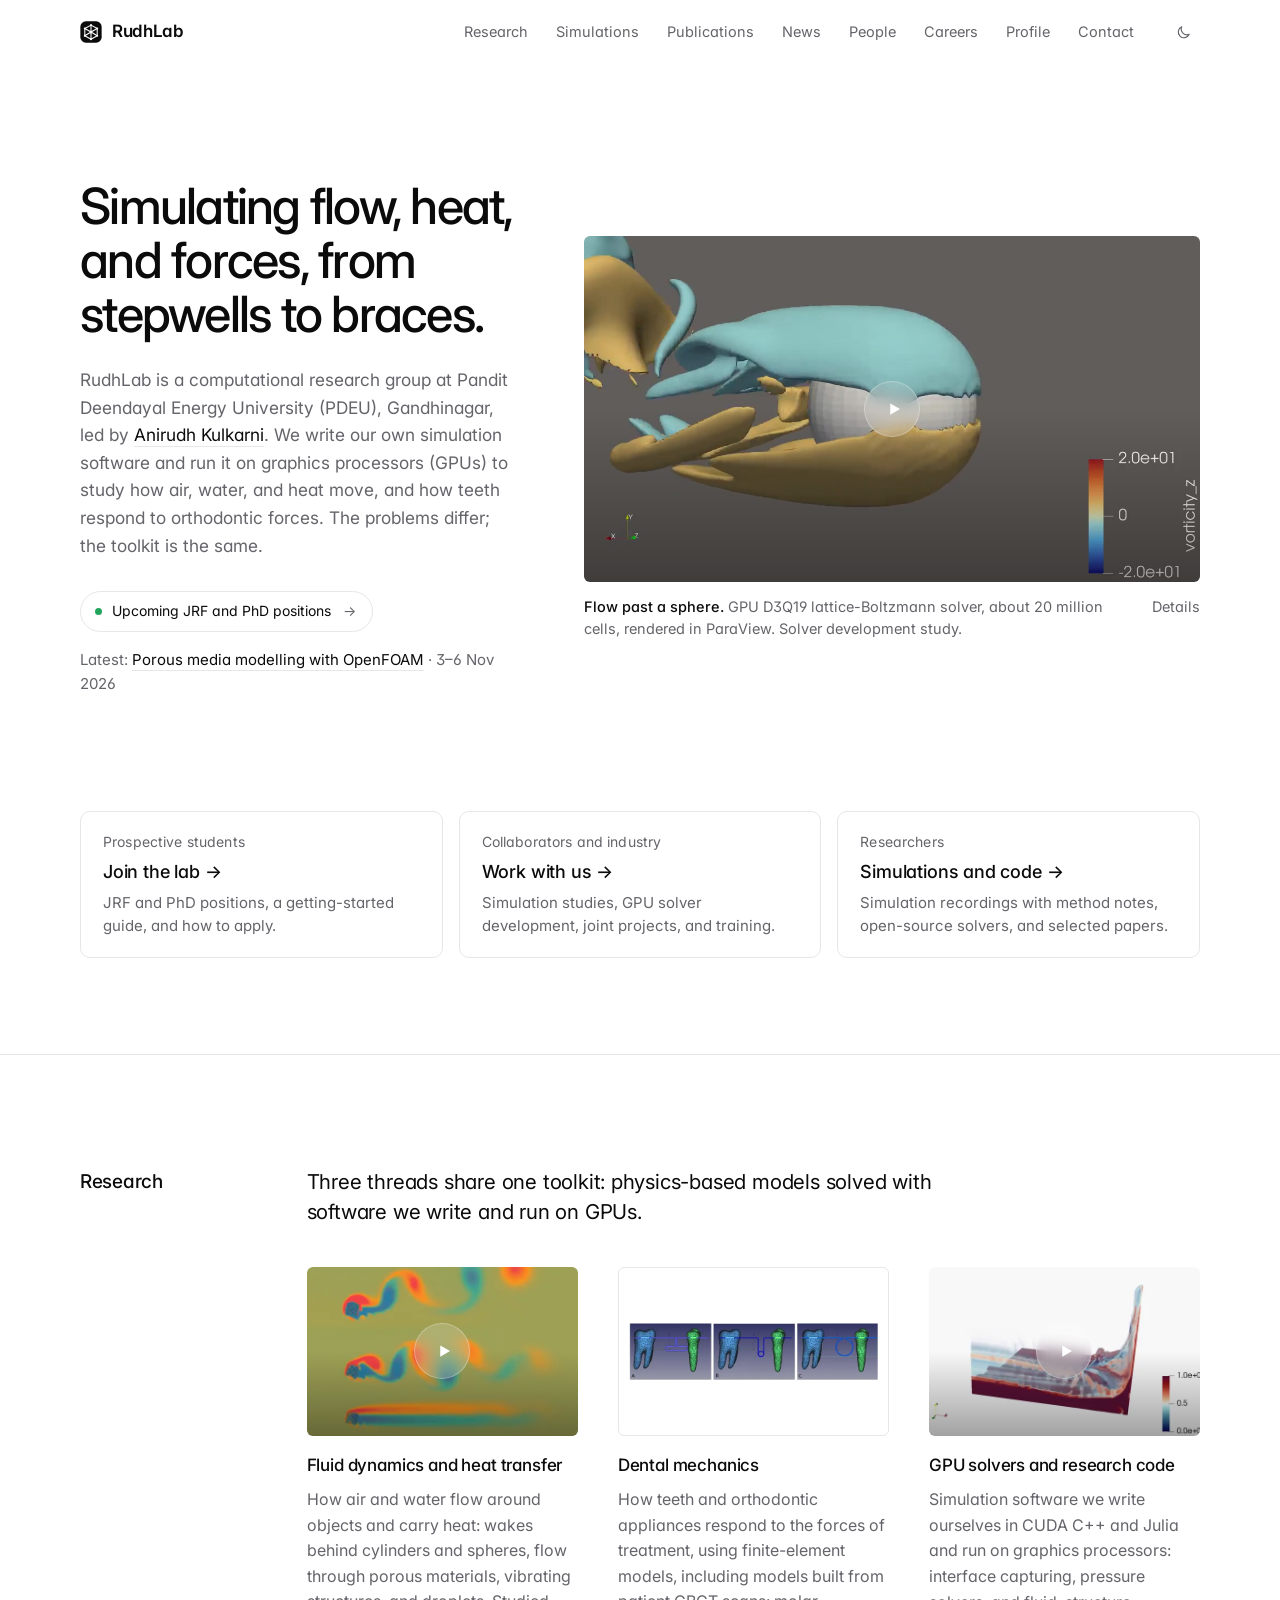
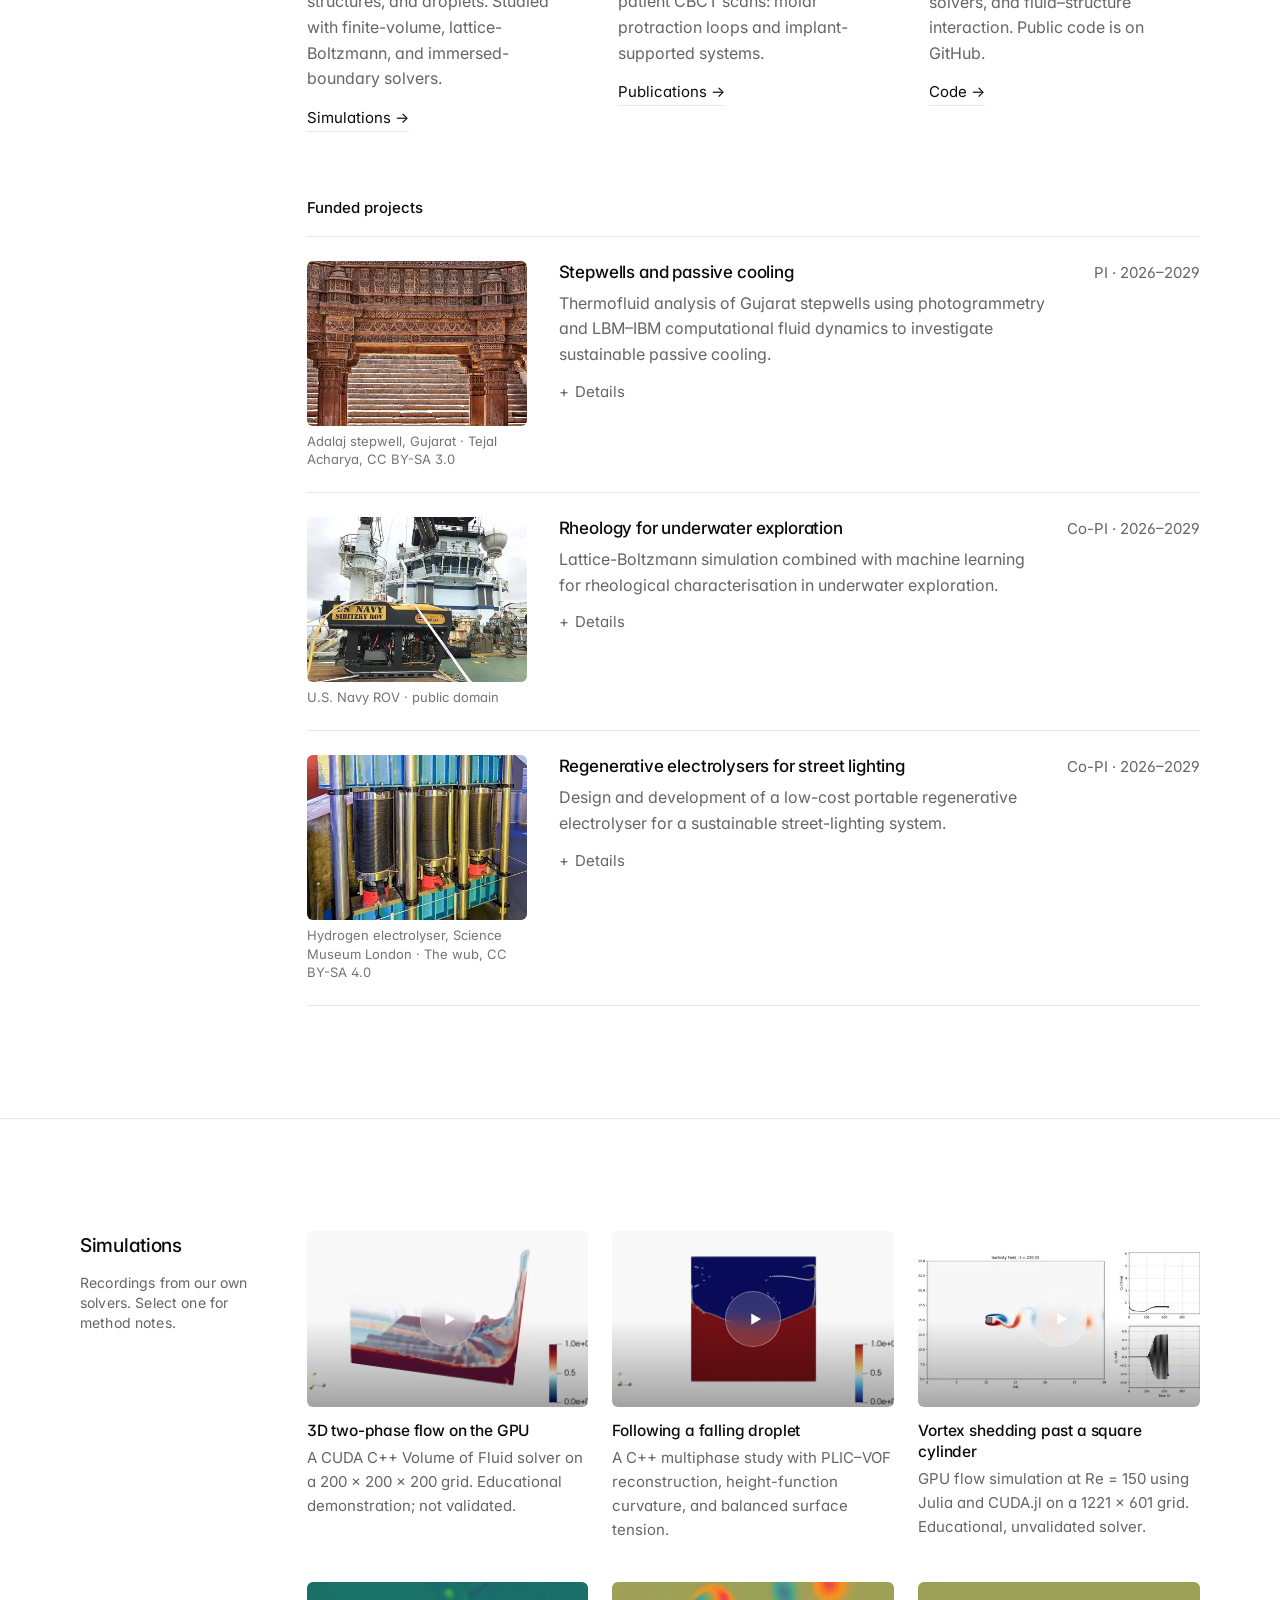
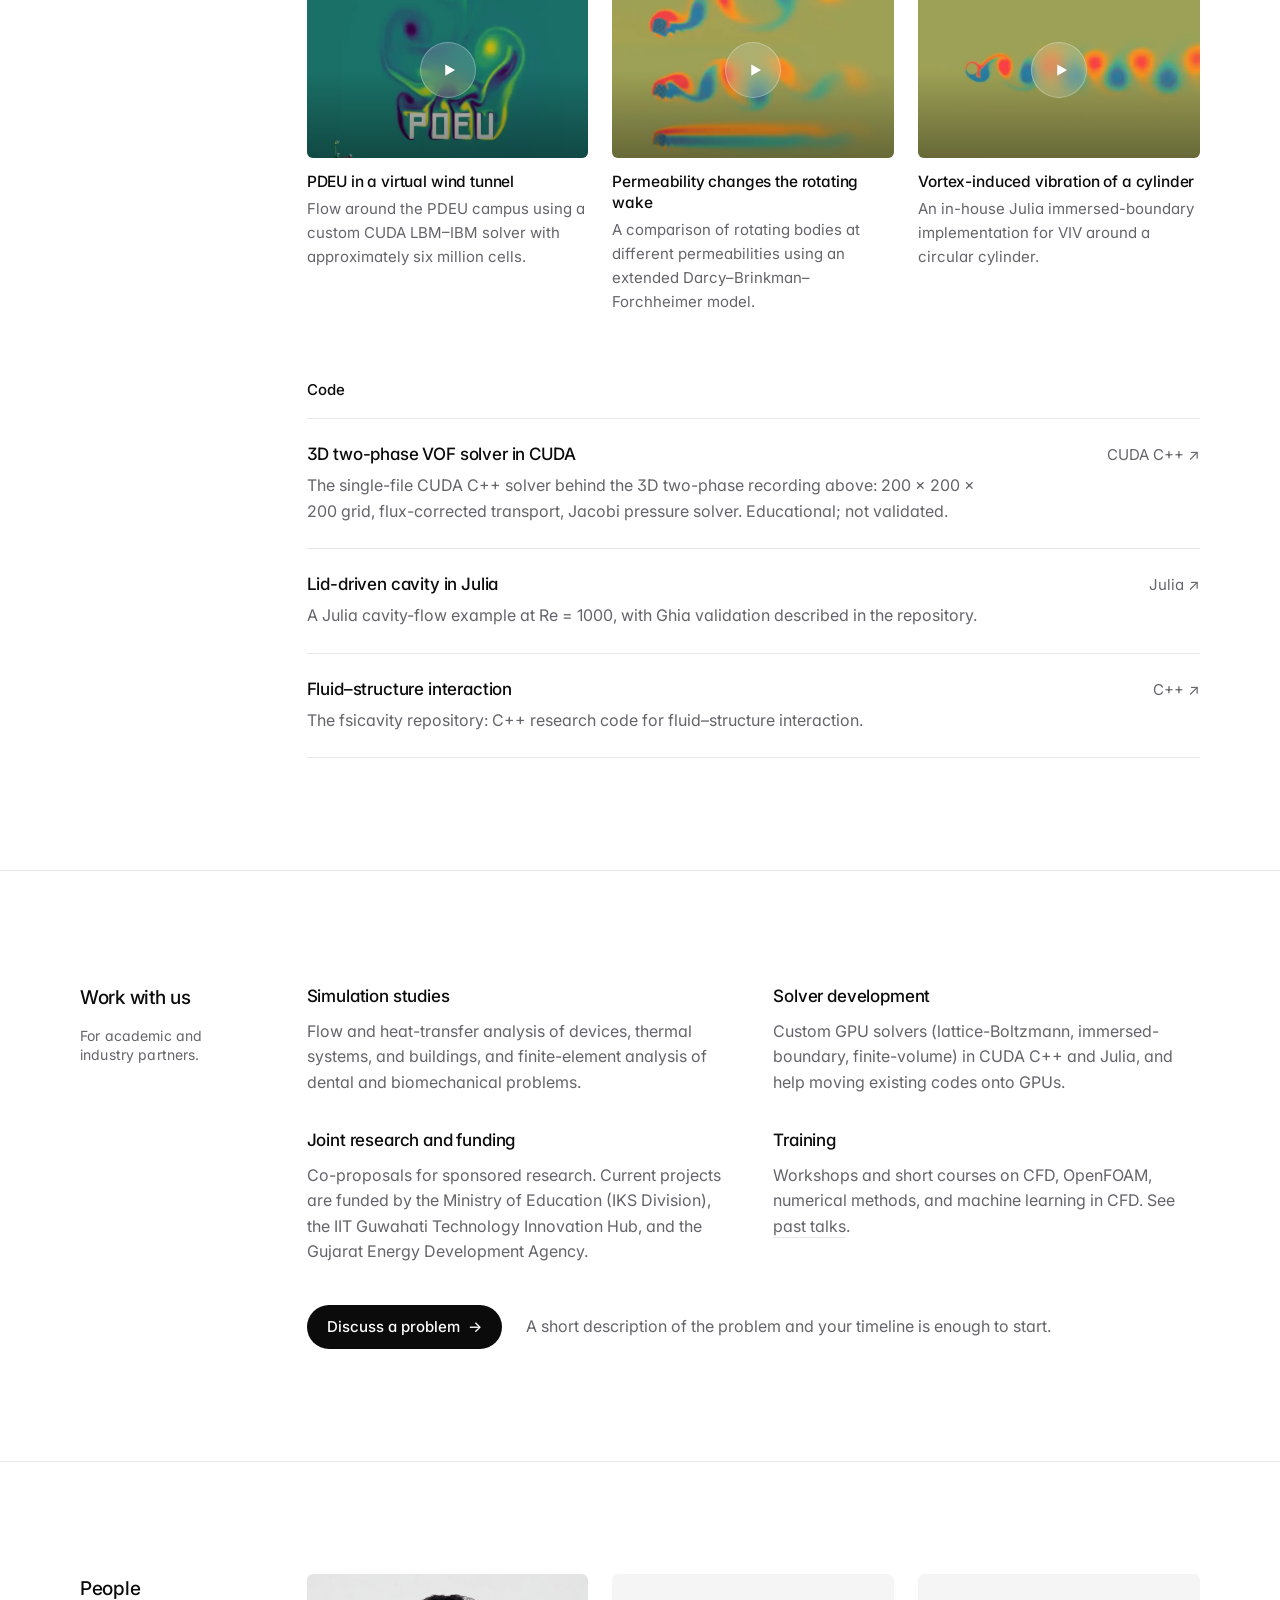
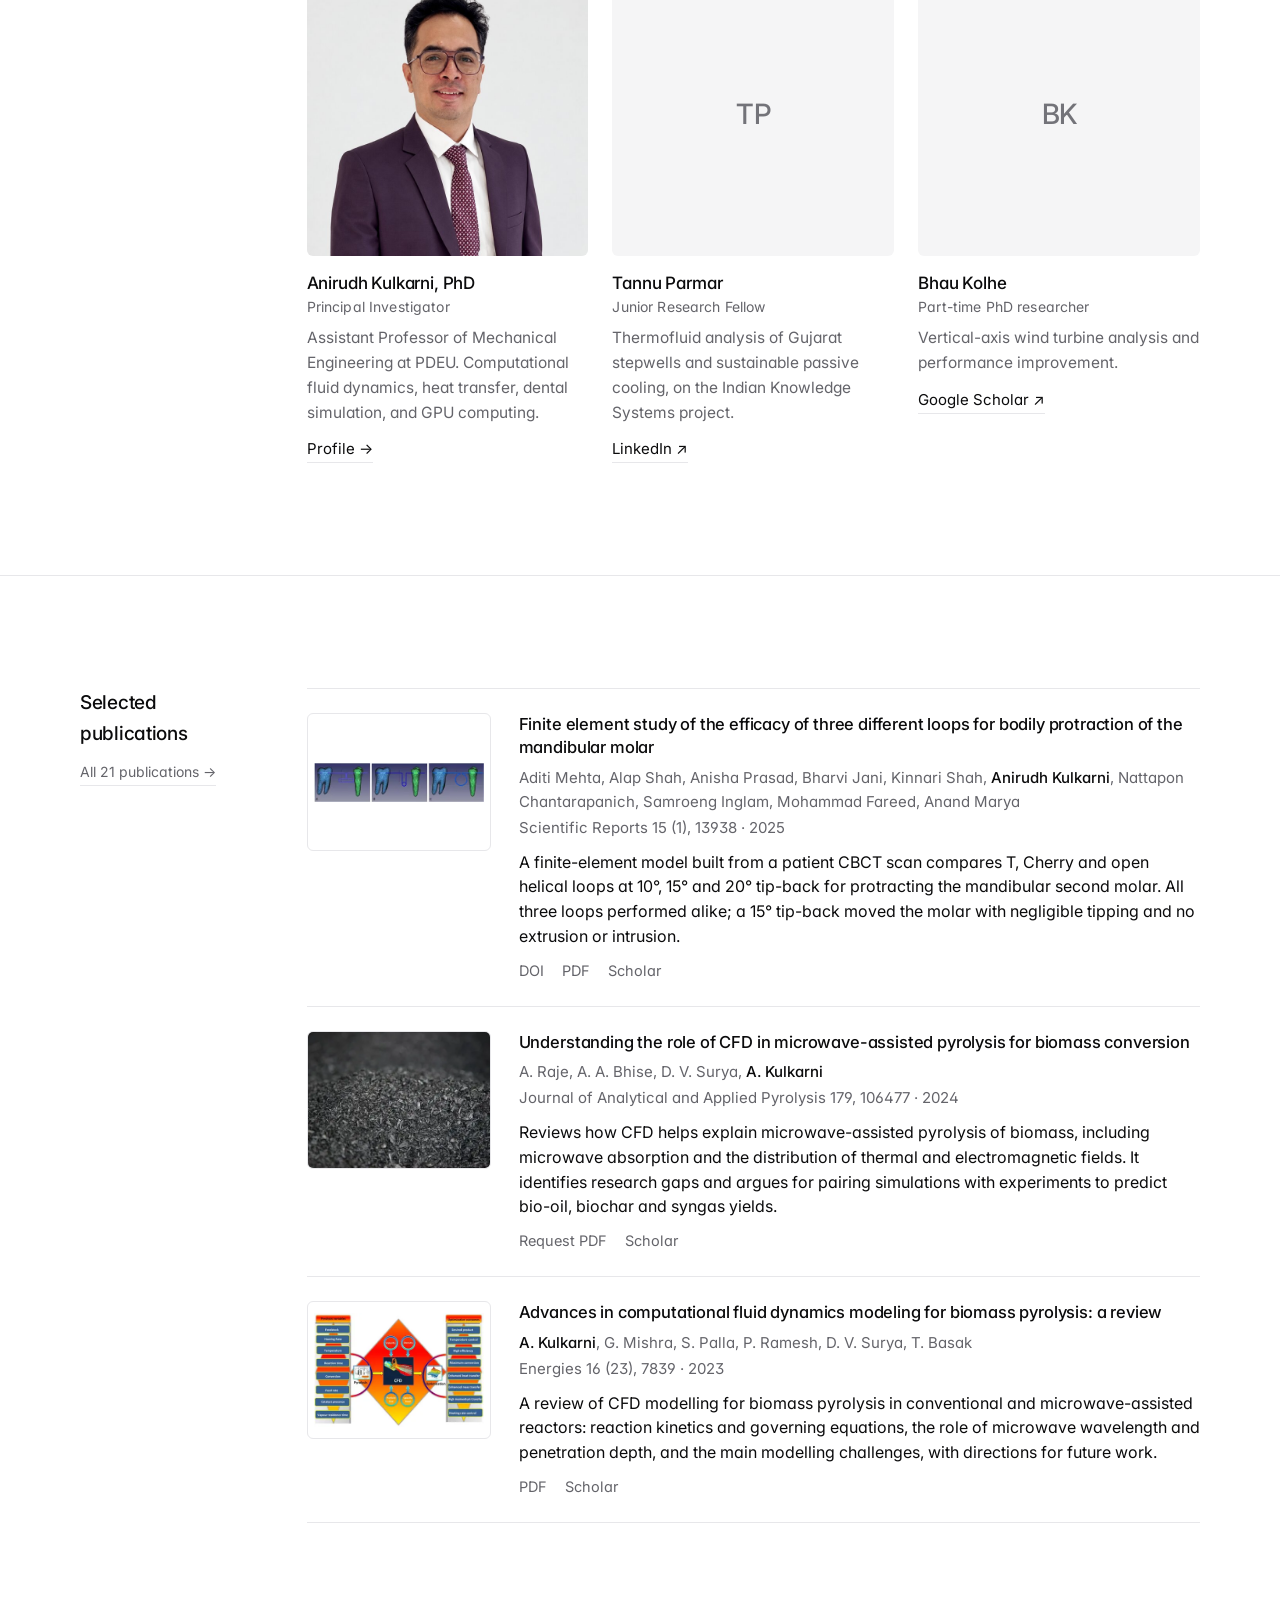
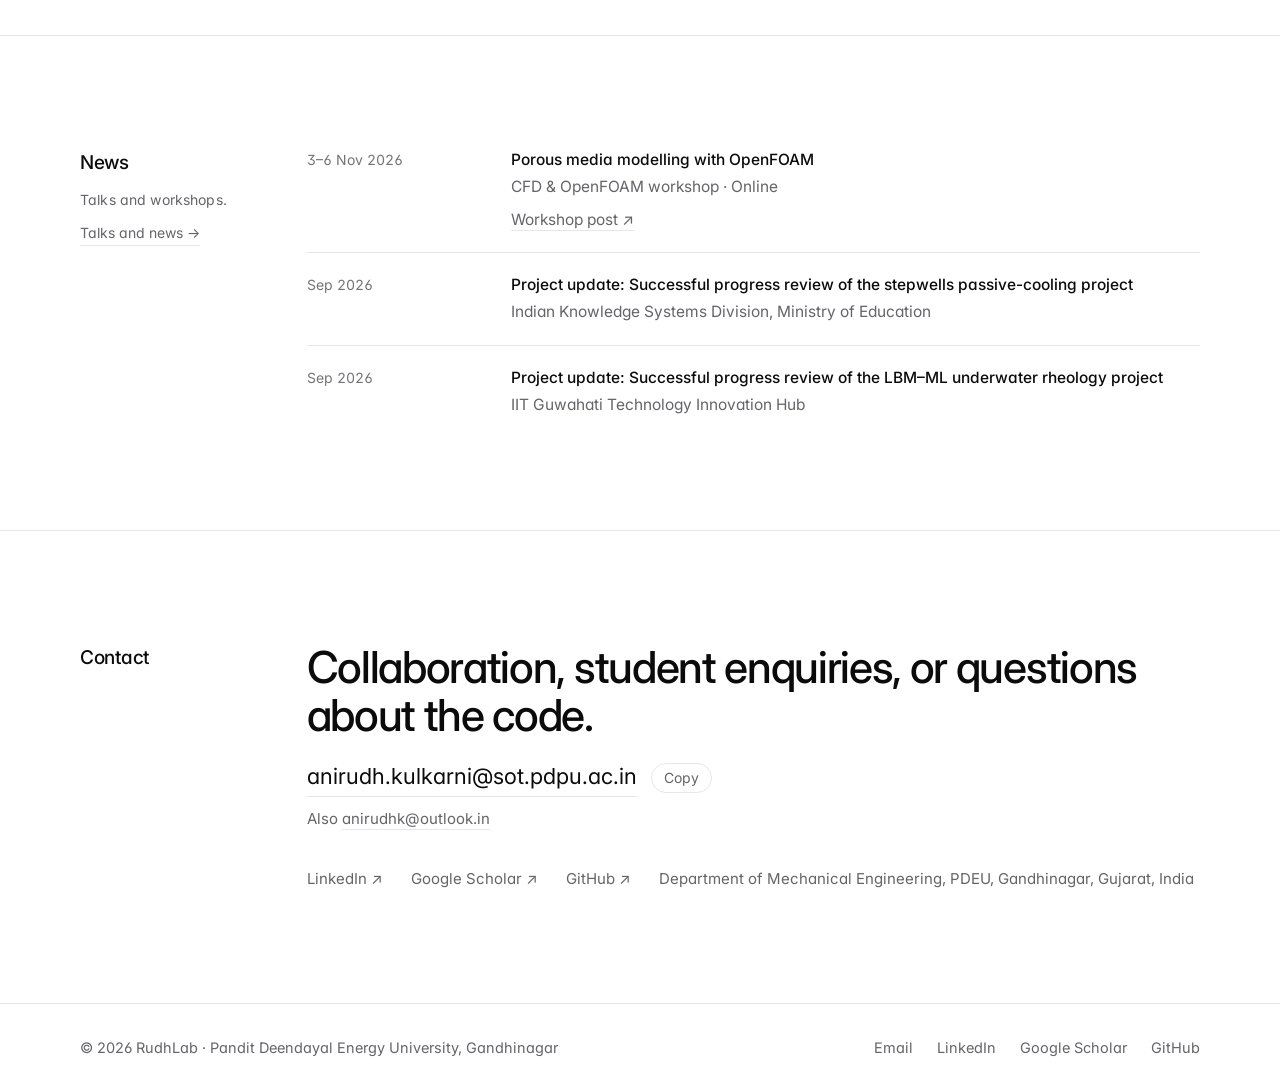
==== commit 2c6d751f: "Describe the CUDA repository as the 3D two-phase VOF solver it contains Co-Authored-By: Claude Opus " ====
--- a/index.html
+++ b/index.html
@@ -19,14 +19,14 @@
 <meta name="twitter:card" content="summary_large_image">
 <script type="application/ld+json">{"@context":"https://schema.org","@type":"ResearchOrganization","@id":"https://rudhlab.com/#lab","name":"RudhLab","url":"https://rudhlab.com/","logo":"https://rudhlab.com/assets/mark.svg","description":"Computational research group at Pandit Deendayal Energy University working on fluid dynamics, heat transfer, dental mechanics, and GPU solvers.","parentOrganization":{"@type":"CollegeOrUniversity","name":"Pandit Deendayal Energy University","address":{"@type":"PostalAddress","addressLocality":"Gandhinagar","addressRegion":"Gujarat","addressCountry":"IN"}},"founder":{"@id":"https://rudhlab.com/profile.html#person"},"member":[{"@id":"https://rudhlab.com/profile.html#person"},{"@type":"Person","name":"Tannu Parmar"},{"@type":"Person","name":"Bhau Kolhe"}],"email":"anirudh.kulkarni@sot.pdpu.ac.in","sameAs":["https://github.com/rudhkul"]}</script>
 <link rel="preload" as="image" href="assets/media/sphere-wake.jpg" fetchpriority="high">
-<link rel="icon" href="assets/mark.svg?v=20261018d" type="image/svg+xml">
+<link rel="icon" href="assets/mark.svg?v=20261018e" type="image/svg+xml">
 <link rel="preconnect" href="https://fonts.googleapis.com">
 <link rel="preconnect" href="https://fonts.gstatic.com" crossorigin>
 <link rel="stylesheet" href="https://fonts.googleapis.com/css2?family=Inter:wght@400;500;600&amp;display=swap" media="print" onload="this.media='all'"><noscript><link rel="stylesheet" href="https://fonts.googleapis.com/css2?family=Inter:wght@400;500;600&amp;display=swap"></noscript>
-<script src="theme.js?v=20261018d"></script>
-<link rel="stylesheet" href="styles.css?v=20261018d">
-<script src="content.js?v=20261018d" defer></script>
-<script src="app.js?v=20261018d" defer></script>
+<script src="theme.js?v=20261018e"></script>
+<link rel="stylesheet" href="styles.css?v=20261018e">
+<script src="content.js?v=20261018e" defer></script>
+<script src="app.js?v=20261018e" defer></script>
 </head>
 <body>
 <a class="skip" href="#main">Skip to content</a>
@@ -57,7 +57,7 @@
 <section class="section" id="simulations"><div class="wrap section-grid"><div class="section-head"><h2>Simulations</h2><p class="label">Recordings from our own solvers. Select one for method notes.</p></div><div><div class="sims" id="sims"></div><h3 class="subhead" id="code">Code</h3><div class="rows" id="code-list"></div></div></div></section>
 <section class="section" id="work-with-us"><div class="wrap section-grid"><div class="section-head"><h2>Work with us</h2><p class="label">For academic and industry partners.</p></div><div><div class="offers"><div><h3>Simulation studies</h3><p>Flow and heat-transfer analysis of devices, thermal systems, and buildings, and finite-element analysis of dental and biomechanical problems.</p></div><div><h3>Solver development</h3><p>Custom GPU solvers (lattice-Boltzmann, immersed-boundary, finite-volume) in CUDA C++ and Julia, and help moving existing codes onto GPUs.</p></div><div><h3>Joint research and funding</h3><p>Co-proposals for sponsored research. Current projects are funded by the Ministry of Education (IKS Division), the IIT Guwahati Technology Innovation Hub, and the Gujarat Energy Development Agency.</p></div><div><h3>Training</h3><p>Workshops and short courses on CFD, OpenFOAM, numerical methods, and machine learning in CFD. See <a class="link" href="news.html">past talks</a>.</p></div></div><p class="apply"><a class="cta" href="mailto:anirudh.kulkarni@sot.pdpu.ac.in?subject=Collaboration%20enquiry%20%E2%80%94%20RudhLab">Discuss a problem <span class="arrow">→</span></a><span class="muted">A short description of the problem and your timeline is enough to start.</span></p></div></div></section>
 <section class="section" id="people"><div class="wrap section-grid"><div class="section-head"><h2>People</h2></div><div><div class="people">
-<article class="person"><div class="avatar"><img src="assets/anirudh-kulkarni.jpg?v=20261018d" alt="Portrait of Anirudh Kulkarni" width="720" height="730" loading="lazy"></div><h3>Anirudh Kulkarni, PhD</h3><p class="label">Principal Investigator</p><p>Assistant Professor of Mechanical Engineering at PDEU. Computational fluid dynamics, heat transfer, dental simulation, and GPU computing.</p><a class="link" href="profile.html">Profile <span class="arrow">→</span></a></article>
+<article class="person"><div class="avatar"><img src="assets/anirudh-kulkarni.jpg?v=20261018e" alt="Portrait of Anirudh Kulkarni" width="720" height="730" loading="lazy"></div><h3>Anirudh Kulkarni, PhD</h3><p class="label">Principal Investigator</p><p>Assistant Professor of Mechanical Engineering at PDEU. Computational fluid dynamics, heat transfer, dental simulation, and GPU computing.</p><a class="link" href="profile.html">Profile <span class="arrow">→</span></a></article>
 <article class="person"><div class="avatar" aria-hidden="true">TP</div><h3>Tannu Parmar</h3><p class="label">Junior Research Fellow</p><p>Thermofluid analysis of Gujarat stepwells and sustainable passive cooling, on the Indian Knowledge Systems project.</p><a class="link" href="https://www.linkedin.com/in/tannu-parmar-130b2a20a/" target="_blank" rel="noopener noreferrer">LinkedIn <span class="arrow">↗</span></a></article>
 <article class="person"><div class="avatar" aria-hidden="true">BK</div><h3>Bhau Kolhe</h3><p class="label">Part-time PhD researcher</p><p>Vertical-axis wind turbine analysis and performance improvement.</p><a class="link" href="https://scholar.google.com/citations?user=wgav1qcAAAAJ&amp;hl=en" target="_blank" rel="noopener noreferrer">Google Scholar <span class="arrow">↗</span></a></article>
 </div></div></div></section>
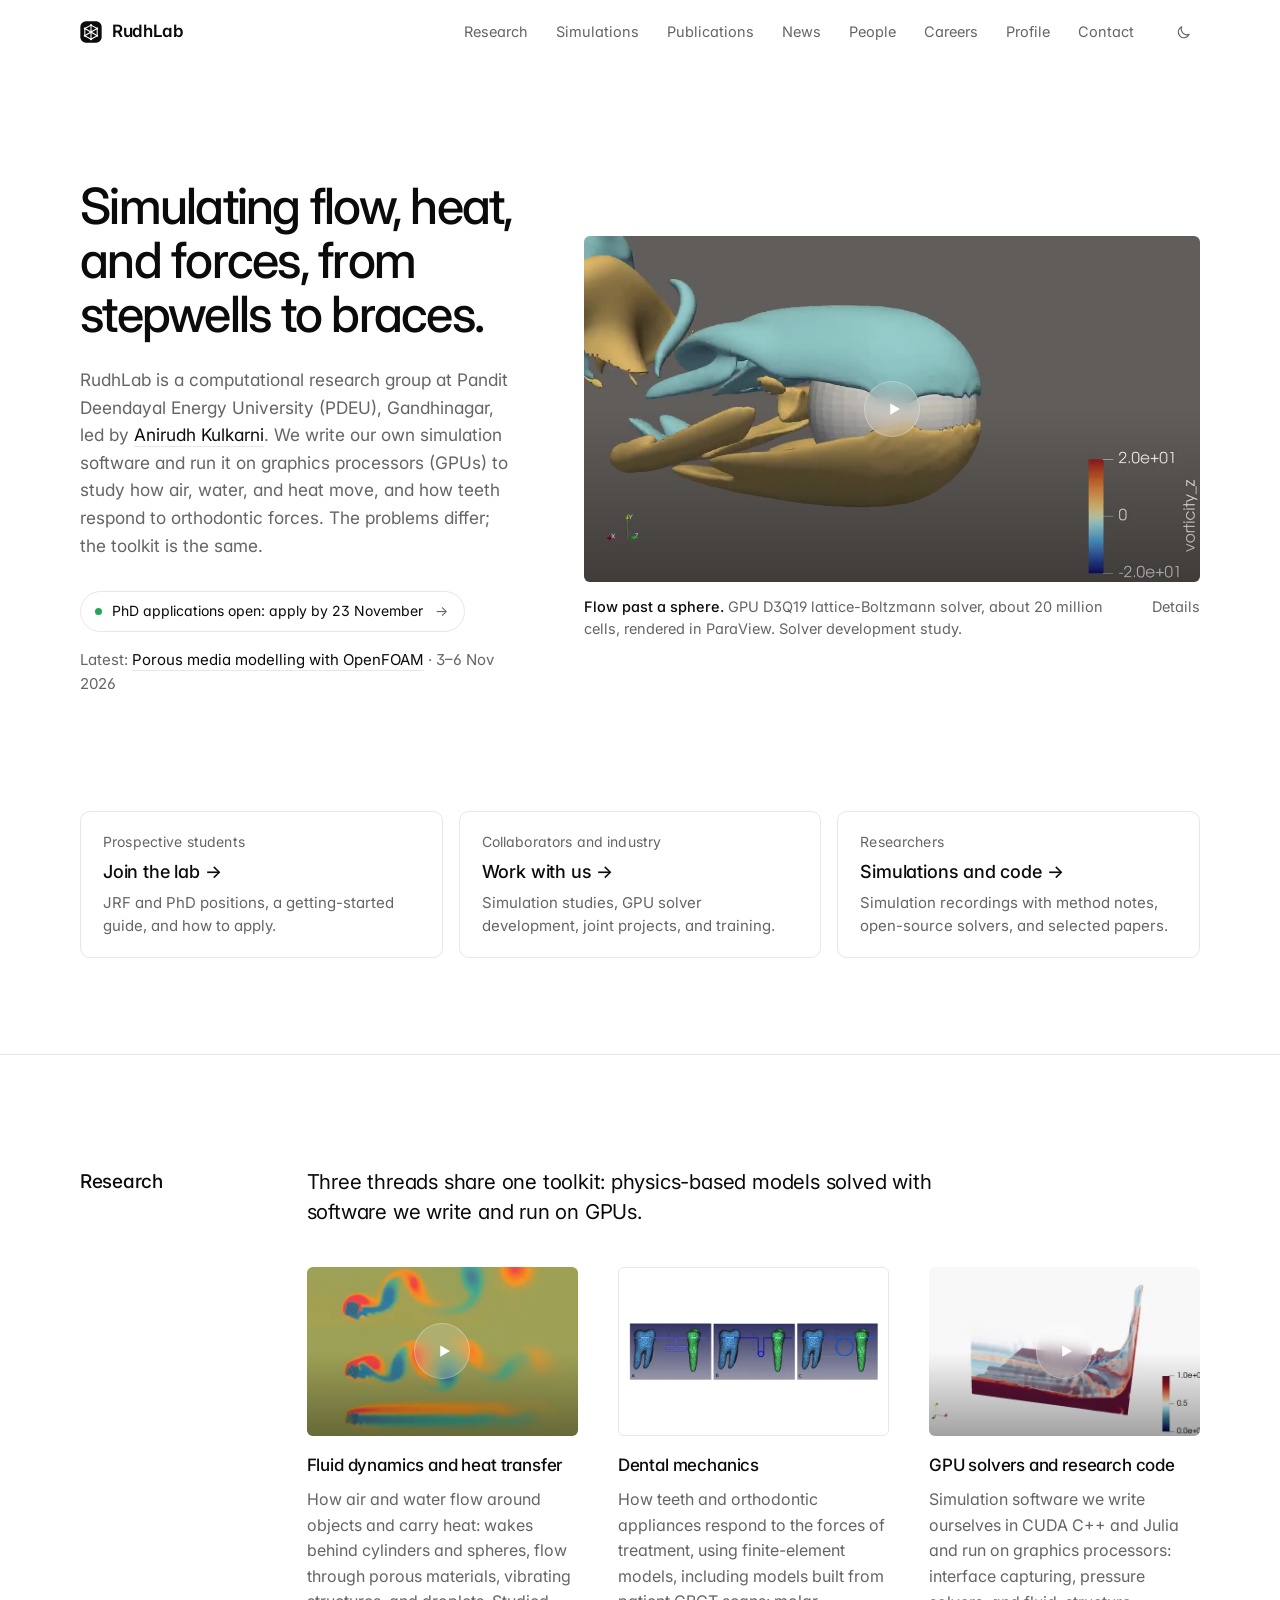
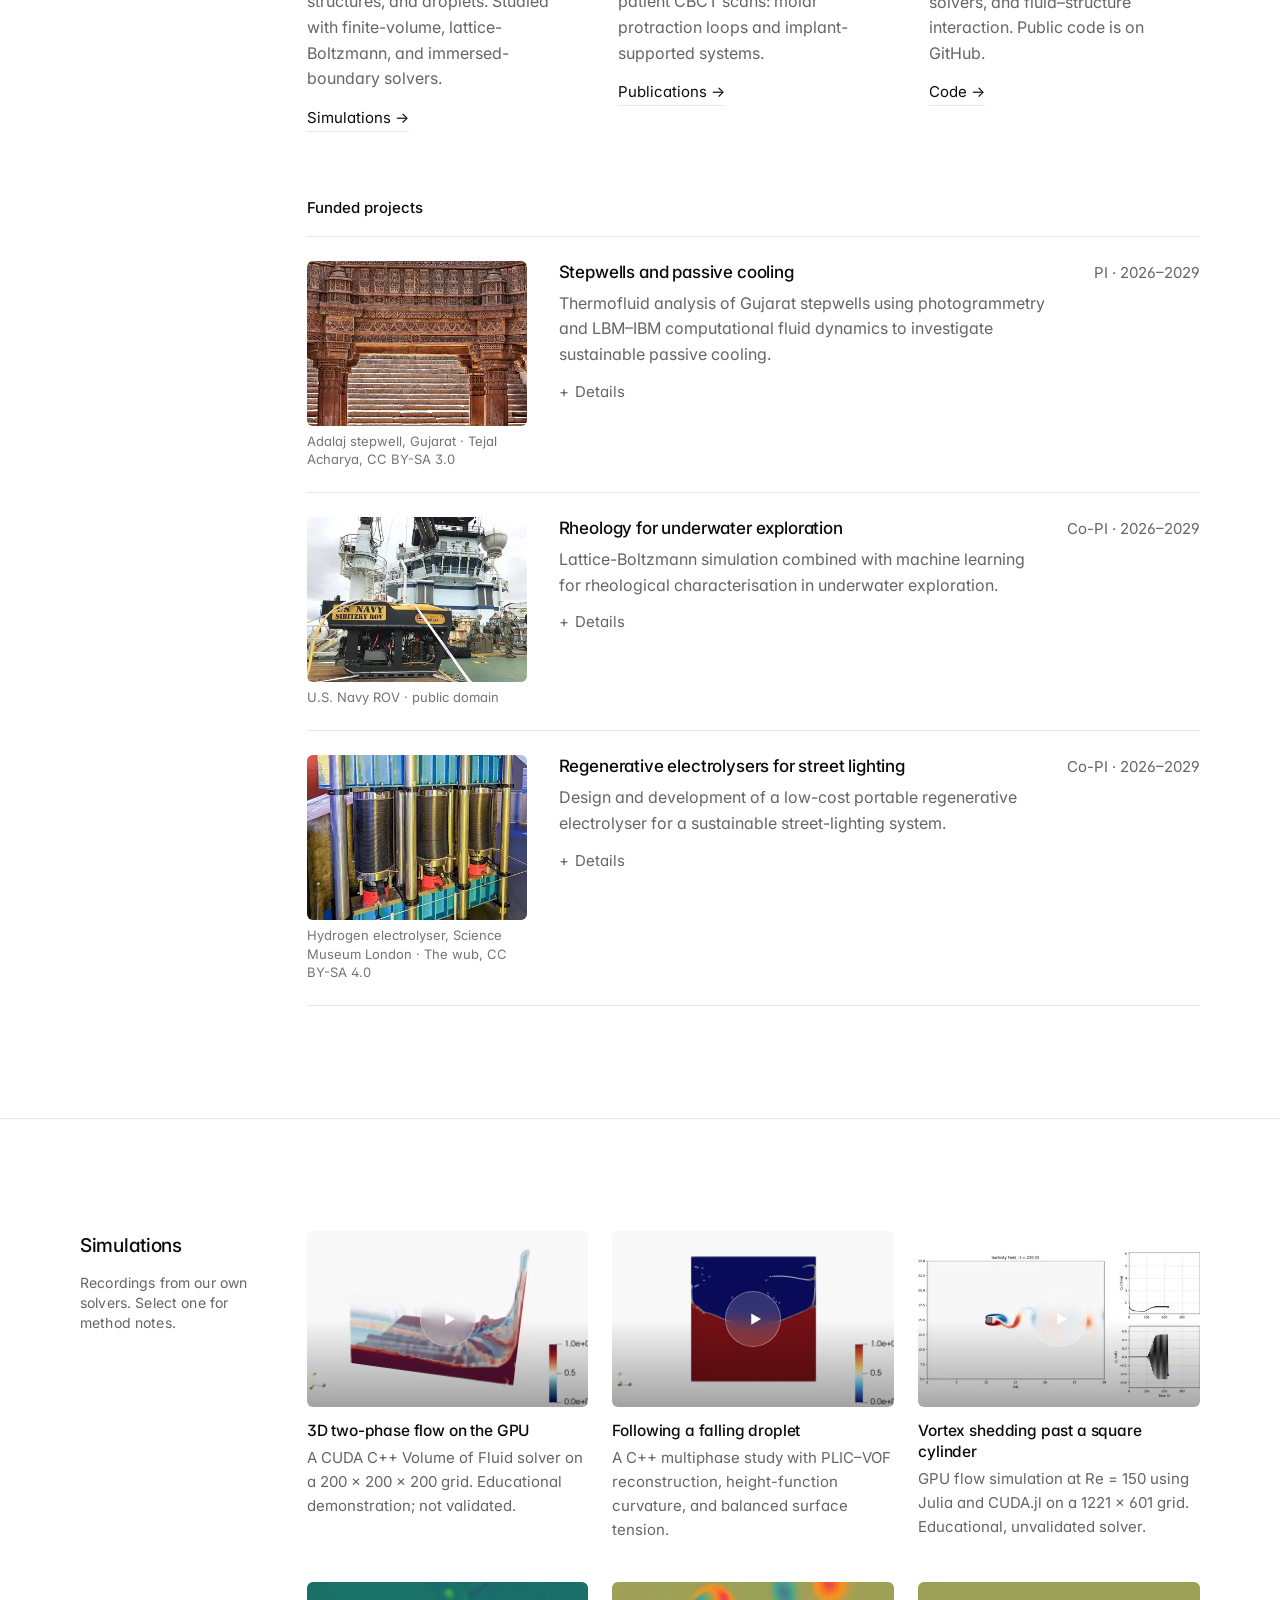
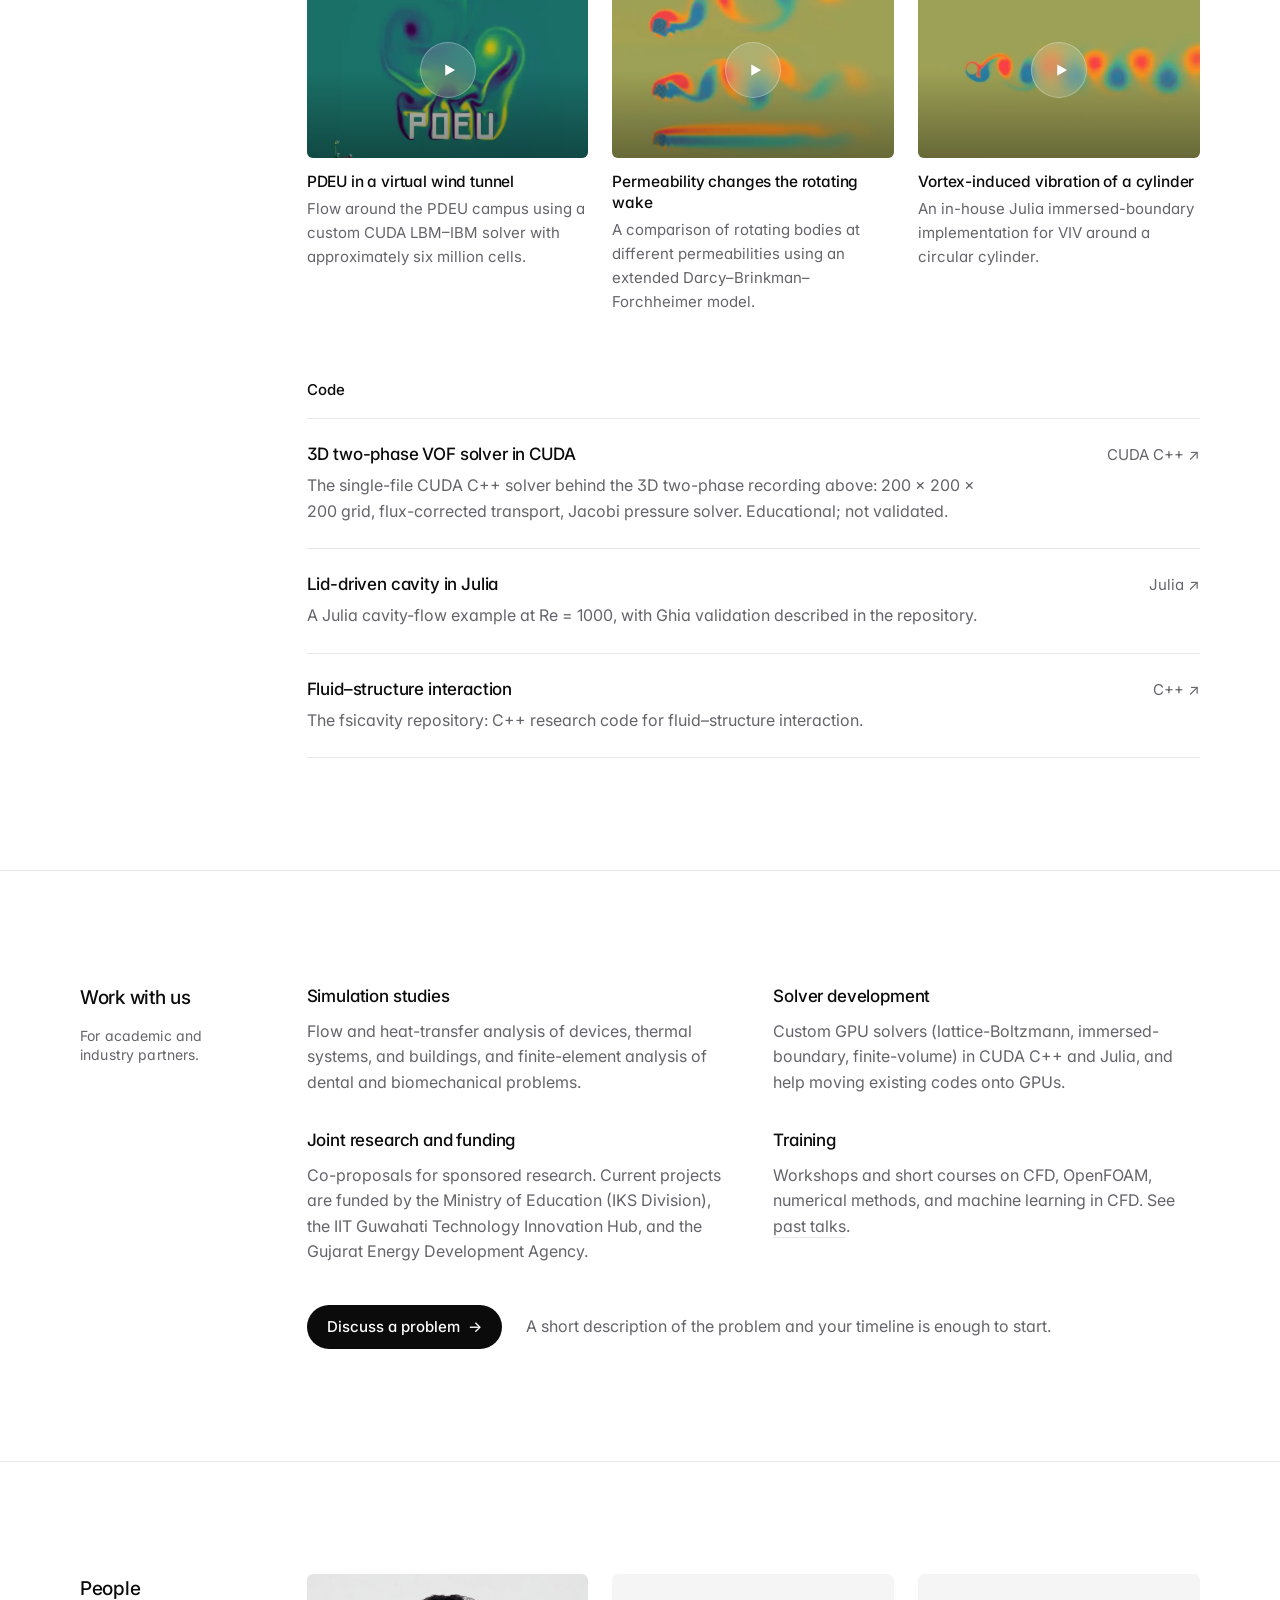
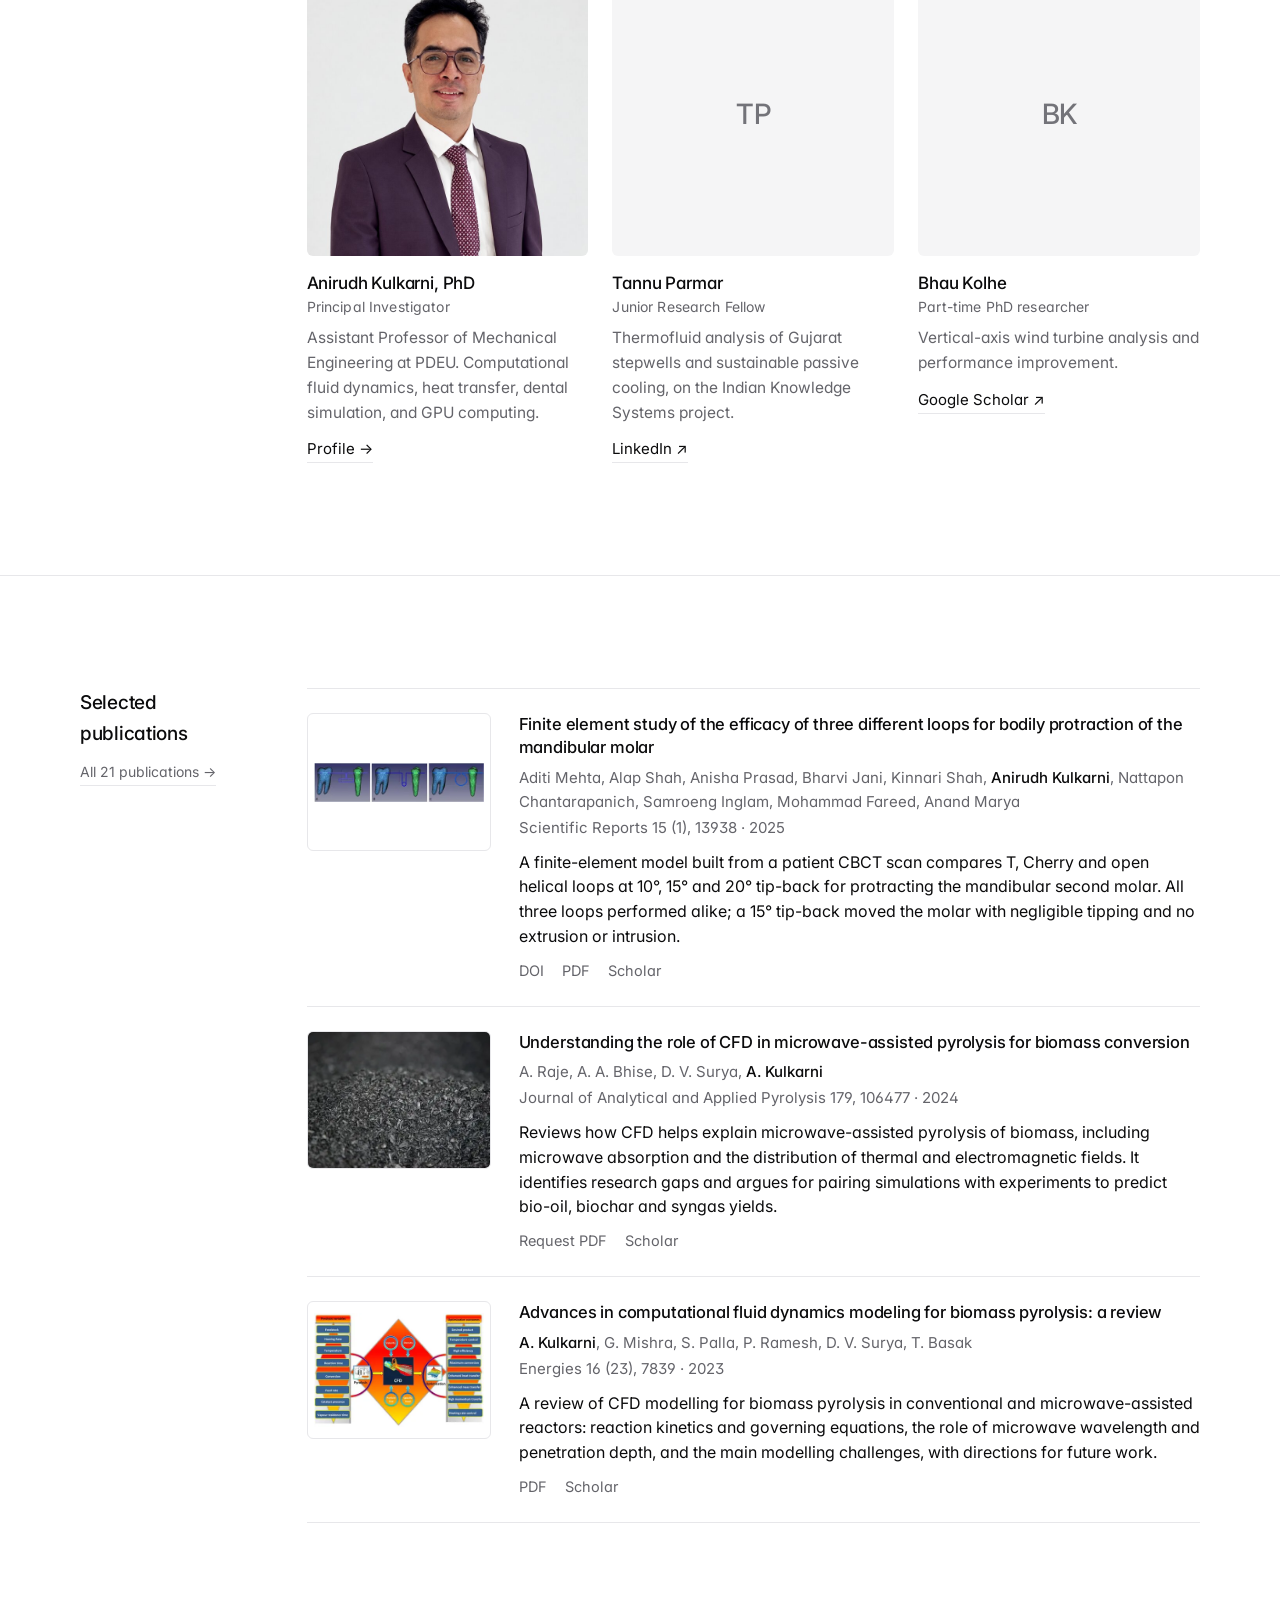
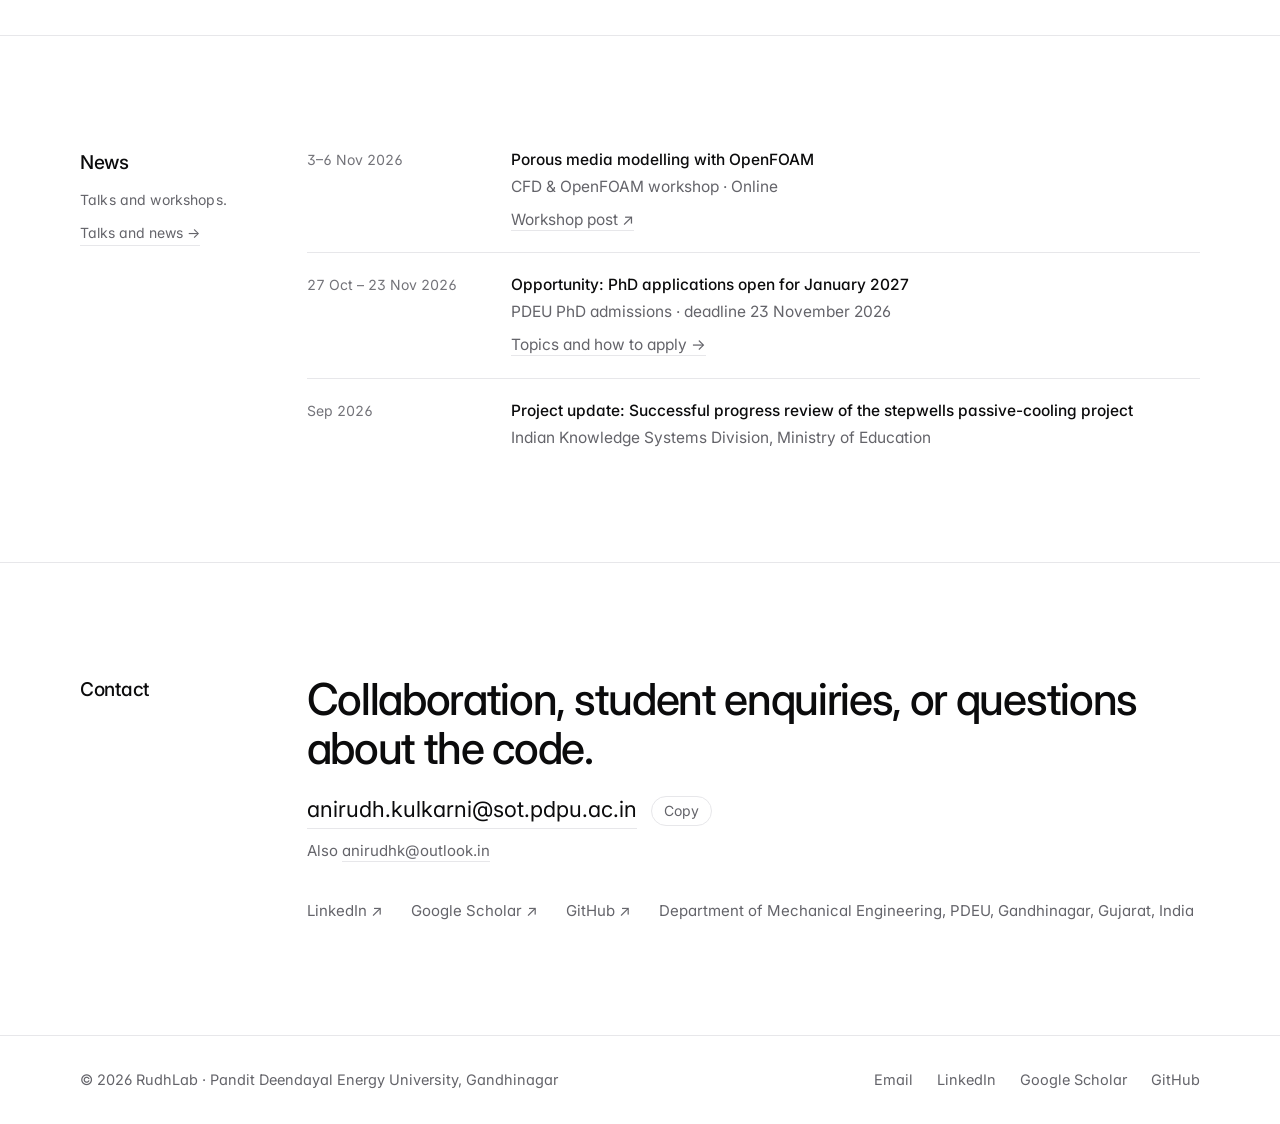
==== commit 8c56ba2f: "Add the January 2027 PhD admission call New page phd-january-2027.html with research directions, PDE" ====
--- a/index.html
+++ b/index.html
@@ -19,14 +19,14 @@
 <meta name="twitter:card" content="summary_large_image">
 <script type="application/ld+json">{"@context":"https://schema.org","@type":"ResearchOrganization","@id":"https://rudhlab.com/#lab","name":"RudhLab","url":"https://rudhlab.com/","logo":"https://rudhlab.com/assets/mark.svg","description":"Computational research group at Pandit Deendayal Energy University working on fluid dynamics, heat transfer, dental mechanics, and GPU solvers.","parentOrganization":{"@type":"CollegeOrUniversity","name":"Pandit Deendayal Energy University","address":{"@type":"PostalAddress","addressLocality":"Gandhinagar","addressRegion":"Gujarat","addressCountry":"IN"}},"founder":{"@id":"https://rudhlab.com/profile.html#person"},"member":[{"@id":"https://rudhlab.com/profile.html#person"},{"@type":"Person","name":"Tannu Parmar"},{"@type":"Person","name":"Bhau Kolhe"}],"email":"anirudh.kulkarni@sot.pdpu.ac.in","sameAs":["https://github.com/rudhkul"]}</script>
 <link rel="preload" as="image" href="assets/media/sphere-wake.jpg" fetchpriority="high">
-<link rel="icon" href="assets/mark.svg?v=20261018e" type="image/svg+xml">
+<link rel="icon" href="assets/mark.svg?v=20261027a" type="image/svg+xml">
 <link rel="preconnect" href="https://fonts.googleapis.com">
 <link rel="preconnect" href="https://fonts.gstatic.com" crossorigin>
 <link rel="stylesheet" href="https://fonts.googleapis.com/css2?family=Inter:wght@400;500;600&amp;display=swap" media="print" onload="this.media='all'"><noscript><link rel="stylesheet" href="https://fonts.googleapis.com/css2?family=Inter:wght@400;500;600&amp;display=swap"></noscript>
-<script src="theme.js?v=20261018e"></script>
-<link rel="stylesheet" href="styles.css?v=20261018e">
-<script src="content.js?v=20261018e" defer></script>
-<script src="app.js?v=20261018e" defer></script>
+<script src="theme.js?v=20261027a"></script>
+<link rel="stylesheet" href="styles.css?v=20261027a">
+<script src="content.js?v=20261027a" defer></script>
+<script src="app.js?v=20261027a" defer></script>
 </head>
 <body>
 <a class="skip" href="#main">Skip to content</a>
@@ -40,7 +40,7 @@
 <section class="hero wrap"><div class="hero-text">
 <h1>Simulating flow, heat, and forces, from stepwells to braces.</h1>
 <p class="lede">RudhLab is a computational research group at Pandit Deendayal Energy University (PDEU), Gandhinagar, led by <a class="link" href="profile.html">Anirudh Kulkarni</a>. We write our own simulation software and run it on graphics processors (GPUs) to study how air, water, and heat move, and how teeth respond to orthodontic forces. The problems differ; the toolkit is the same.</p>
-<a class="notice" href="careers.html"><span class="dot" aria-hidden="true"></span>Upcoming JRF and PhD positions<span class="muted arrow">→</span></a>
+<a class="notice" href="phd-january-2027.html"><span class="dot" aria-hidden="true"></span>PhD applications open: apply by 23 November<span class="muted arrow">→</span></a>
 <p class="latest" id="latest" hidden></p>
 </div>
 <figure class="featured">
@@ -57,7 +57,7 @@
 <section class="section" id="simulations"><div class="wrap section-grid"><div class="section-head"><h2>Simulations</h2><p class="label">Recordings from our own solvers. Select one for method notes.</p></div><div><div class="sims" id="sims"></div><h3 class="subhead" id="code">Code</h3><div class="rows" id="code-list"></div></div></div></section>
 <section class="section" id="work-with-us"><div class="wrap section-grid"><div class="section-head"><h2>Work with us</h2><p class="label">For academic and industry partners.</p></div><div><div class="offers"><div><h3>Simulation studies</h3><p>Flow and heat-transfer analysis of devices, thermal systems, and buildings, and finite-element analysis of dental and biomechanical problems.</p></div><div><h3>Solver development</h3><p>Custom GPU solvers (lattice-Boltzmann, immersed-boundary, finite-volume) in CUDA C++ and Julia, and help moving existing codes onto GPUs.</p></div><div><h3>Joint research and funding</h3><p>Co-proposals for sponsored research. Current projects are funded by the Ministry of Education (IKS Division), the IIT Guwahati Technology Innovation Hub, and the Gujarat Energy Development Agency.</p></div><div><h3>Training</h3><p>Workshops and short courses on CFD, OpenFOAM, numerical methods, and machine learning in CFD. See <a class="link" href="news.html">past talks</a>.</p></div></div><p class="apply"><a class="cta" href="mailto:anirudh.kulkarni@sot.pdpu.ac.in?subject=Collaboration%20enquiry%20%E2%80%94%20RudhLab">Discuss a problem <span class="arrow">→</span></a><span class="muted">A short description of the problem and your timeline is enough to start.</span></p></div></div></section>
 <section class="section" id="people"><div class="wrap section-grid"><div class="section-head"><h2>People</h2></div><div><div class="people">
-<article class="person"><div class="avatar"><img src="assets/anirudh-kulkarni.jpg?v=20261018e" alt="Portrait of Anirudh Kulkarni" width="720" height="730" loading="lazy"></div><h3>Anirudh Kulkarni, PhD</h3><p class="label">Principal Investigator</p><p>Assistant Professor of Mechanical Engineering at PDEU. Computational fluid dynamics, heat transfer, dental simulation, and GPU computing.</p><a class="link" href="profile.html">Profile <span class="arrow">→</span></a></article>
+<article class="person"><div class="avatar"><img src="assets/anirudh-kulkarni.jpg?v=20261027a" alt="Portrait of Anirudh Kulkarni" width="720" height="730" loading="lazy"></div><h3>Anirudh Kulkarni, PhD</h3><p class="label">Principal Investigator</p><p>Assistant Professor of Mechanical Engineering at PDEU. Computational fluid dynamics, heat transfer, dental simulation, and GPU computing.</p><a class="link" href="profile.html">Profile <span class="arrow">→</span></a></article>
 <article class="person"><div class="avatar" aria-hidden="true">TP</div><h3>Tannu Parmar</h3><p class="label">Junior Research Fellow</p><p>Thermofluid analysis of Gujarat stepwells and sustainable passive cooling, on the Indian Knowledge Systems project.</p><a class="link" href="https://www.linkedin.com/in/tannu-parmar-130b2a20a/" target="_blank" rel="noopener noreferrer">LinkedIn <span class="arrow">↗</span></a></article>
 <article class="person"><div class="avatar" aria-hidden="true">BK</div><h3>Bhau Kolhe</h3><p class="label">Part-time PhD researcher</p><p>Vertical-axis wind turbine analysis and performance improvement.</p><a class="link" href="https://scholar.google.com/citations?user=wgav1qcAAAAJ&amp;hl=en" target="_blank" rel="noopener noreferrer">Google Scholar <span class="arrow">↗</span></a></article>
 </div></div></div></section>
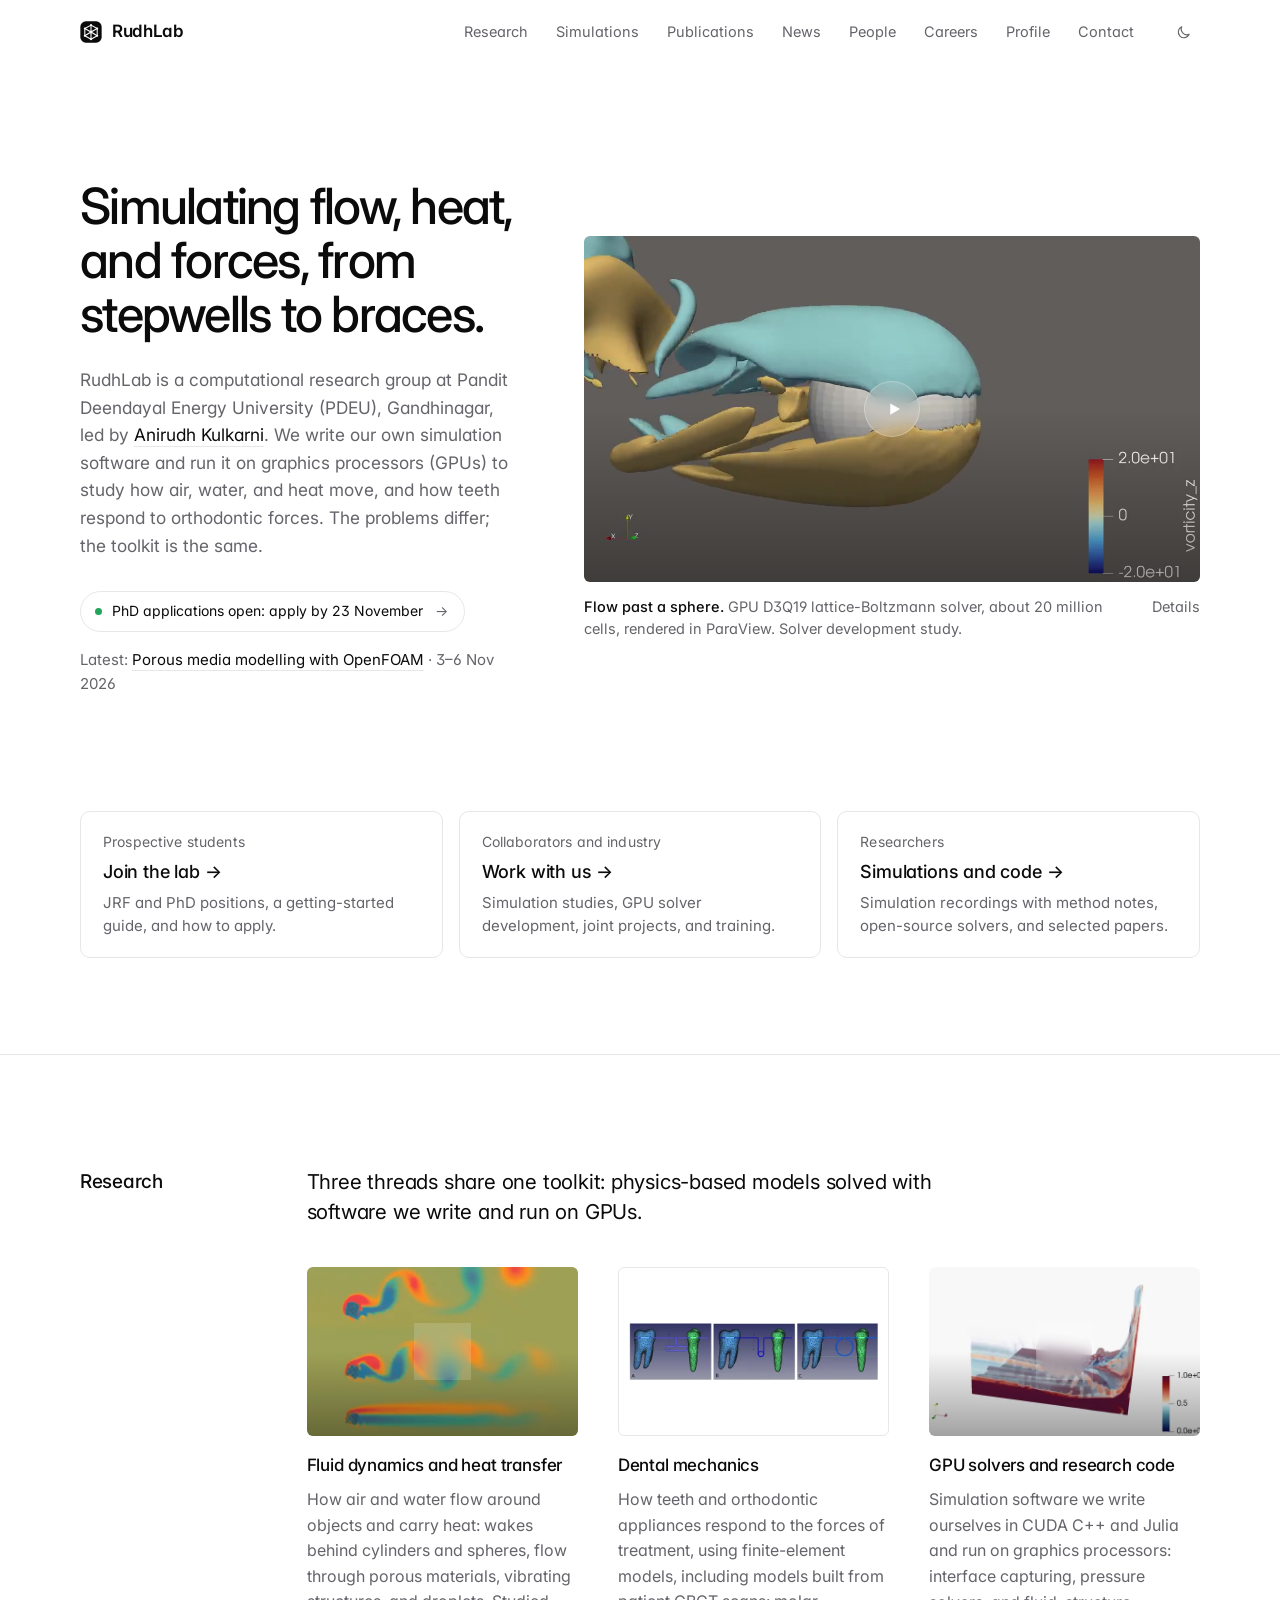
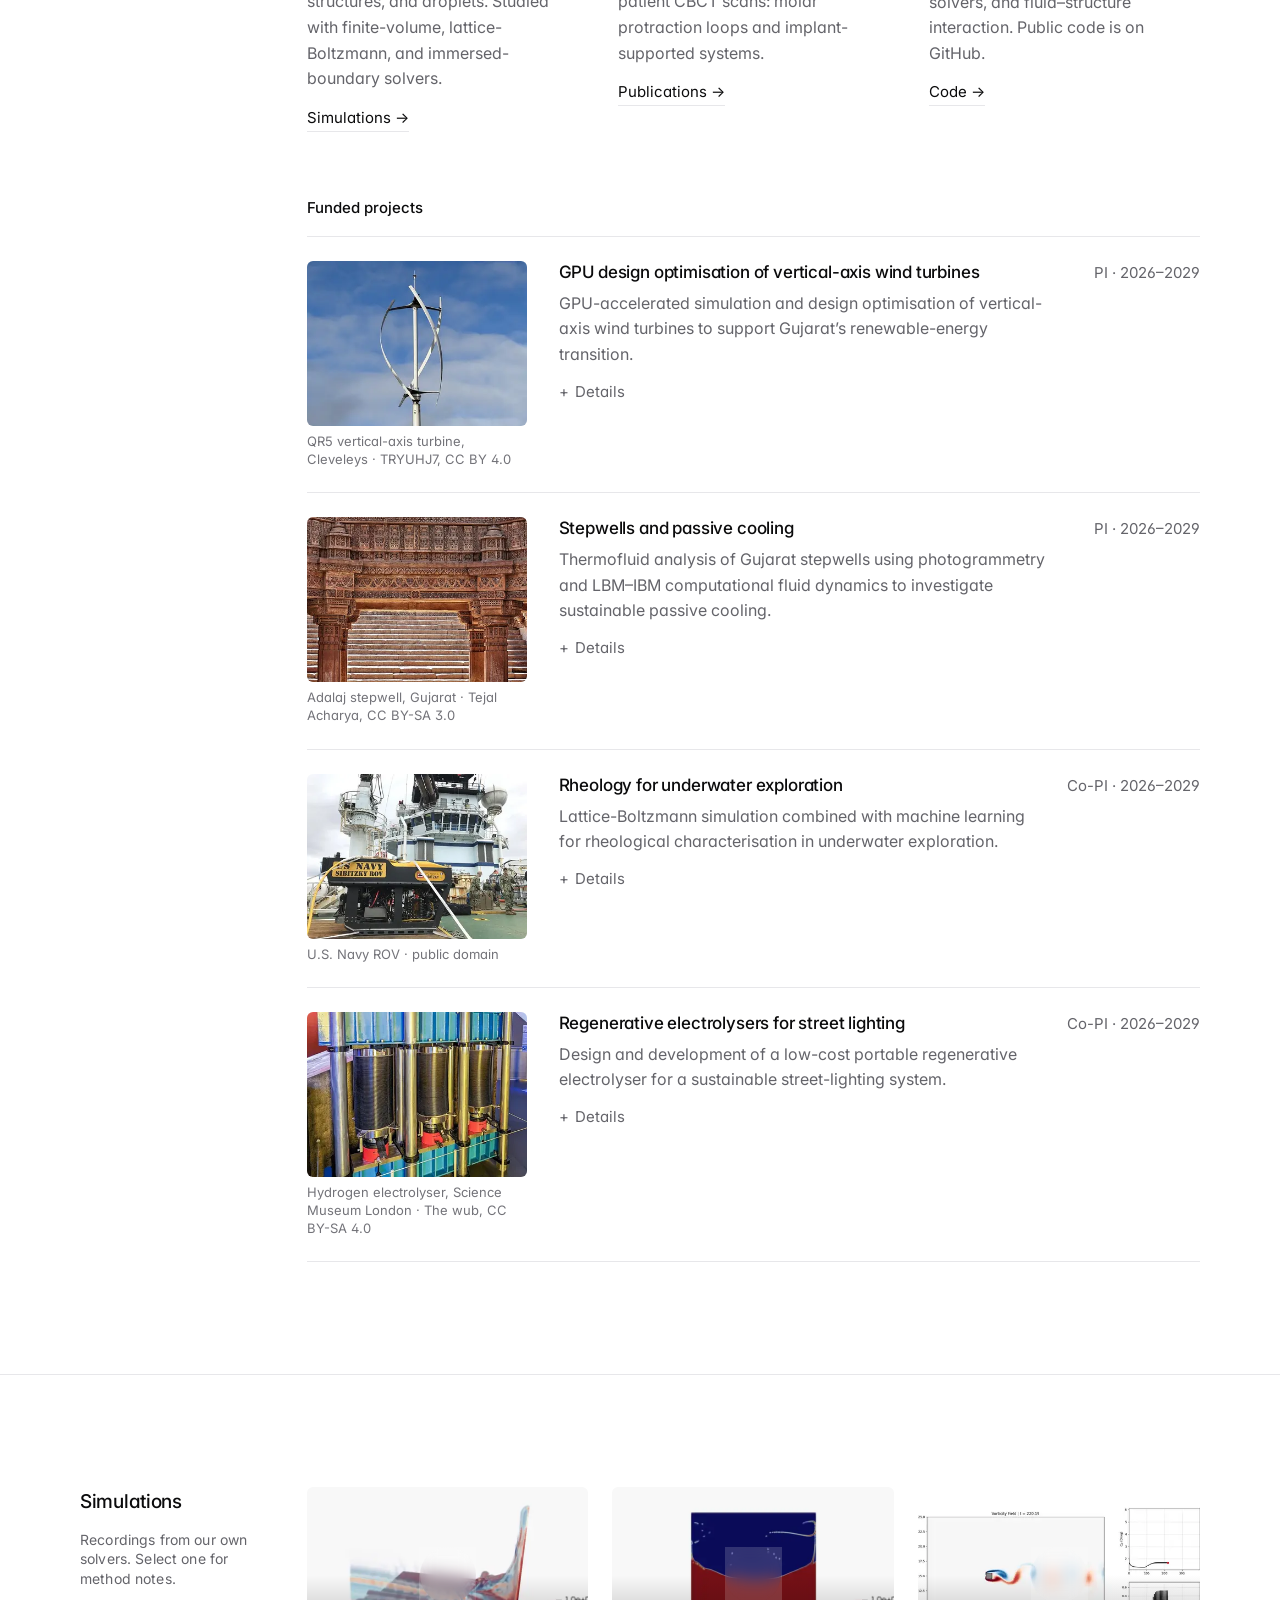
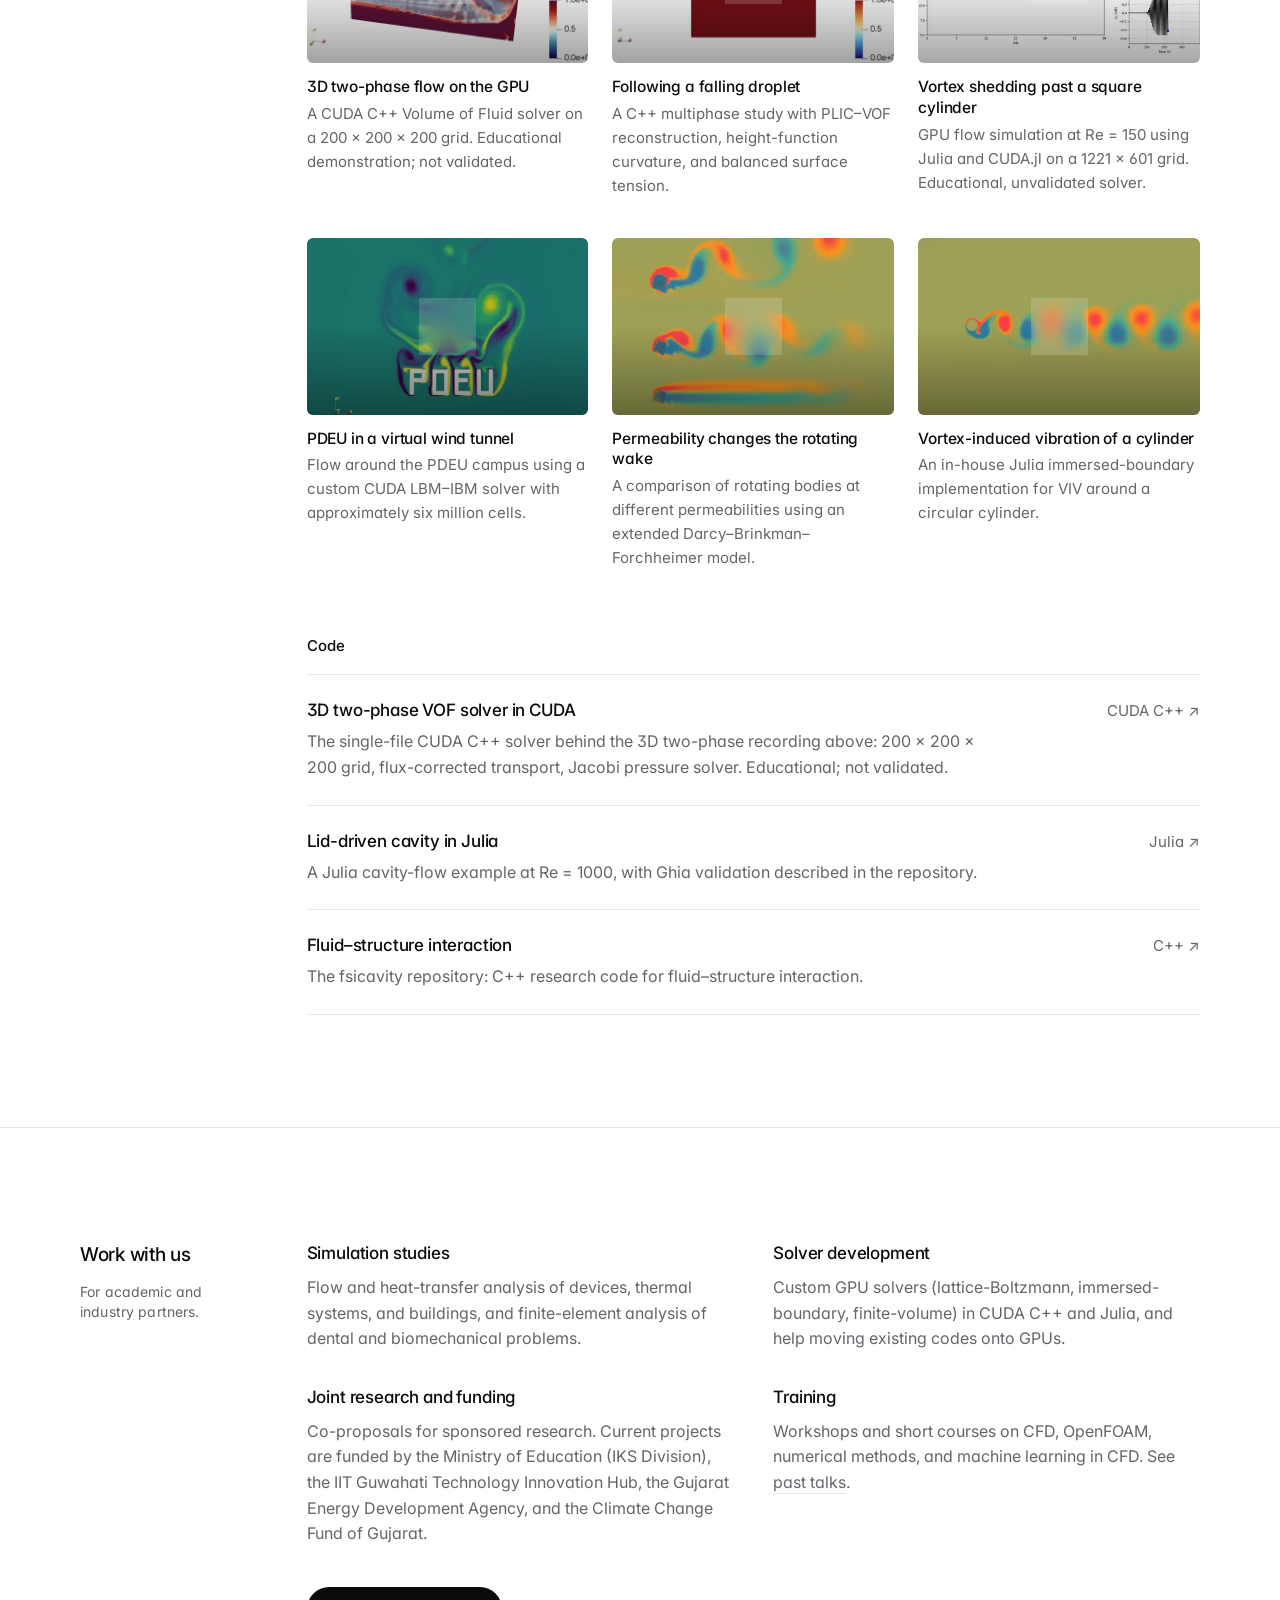
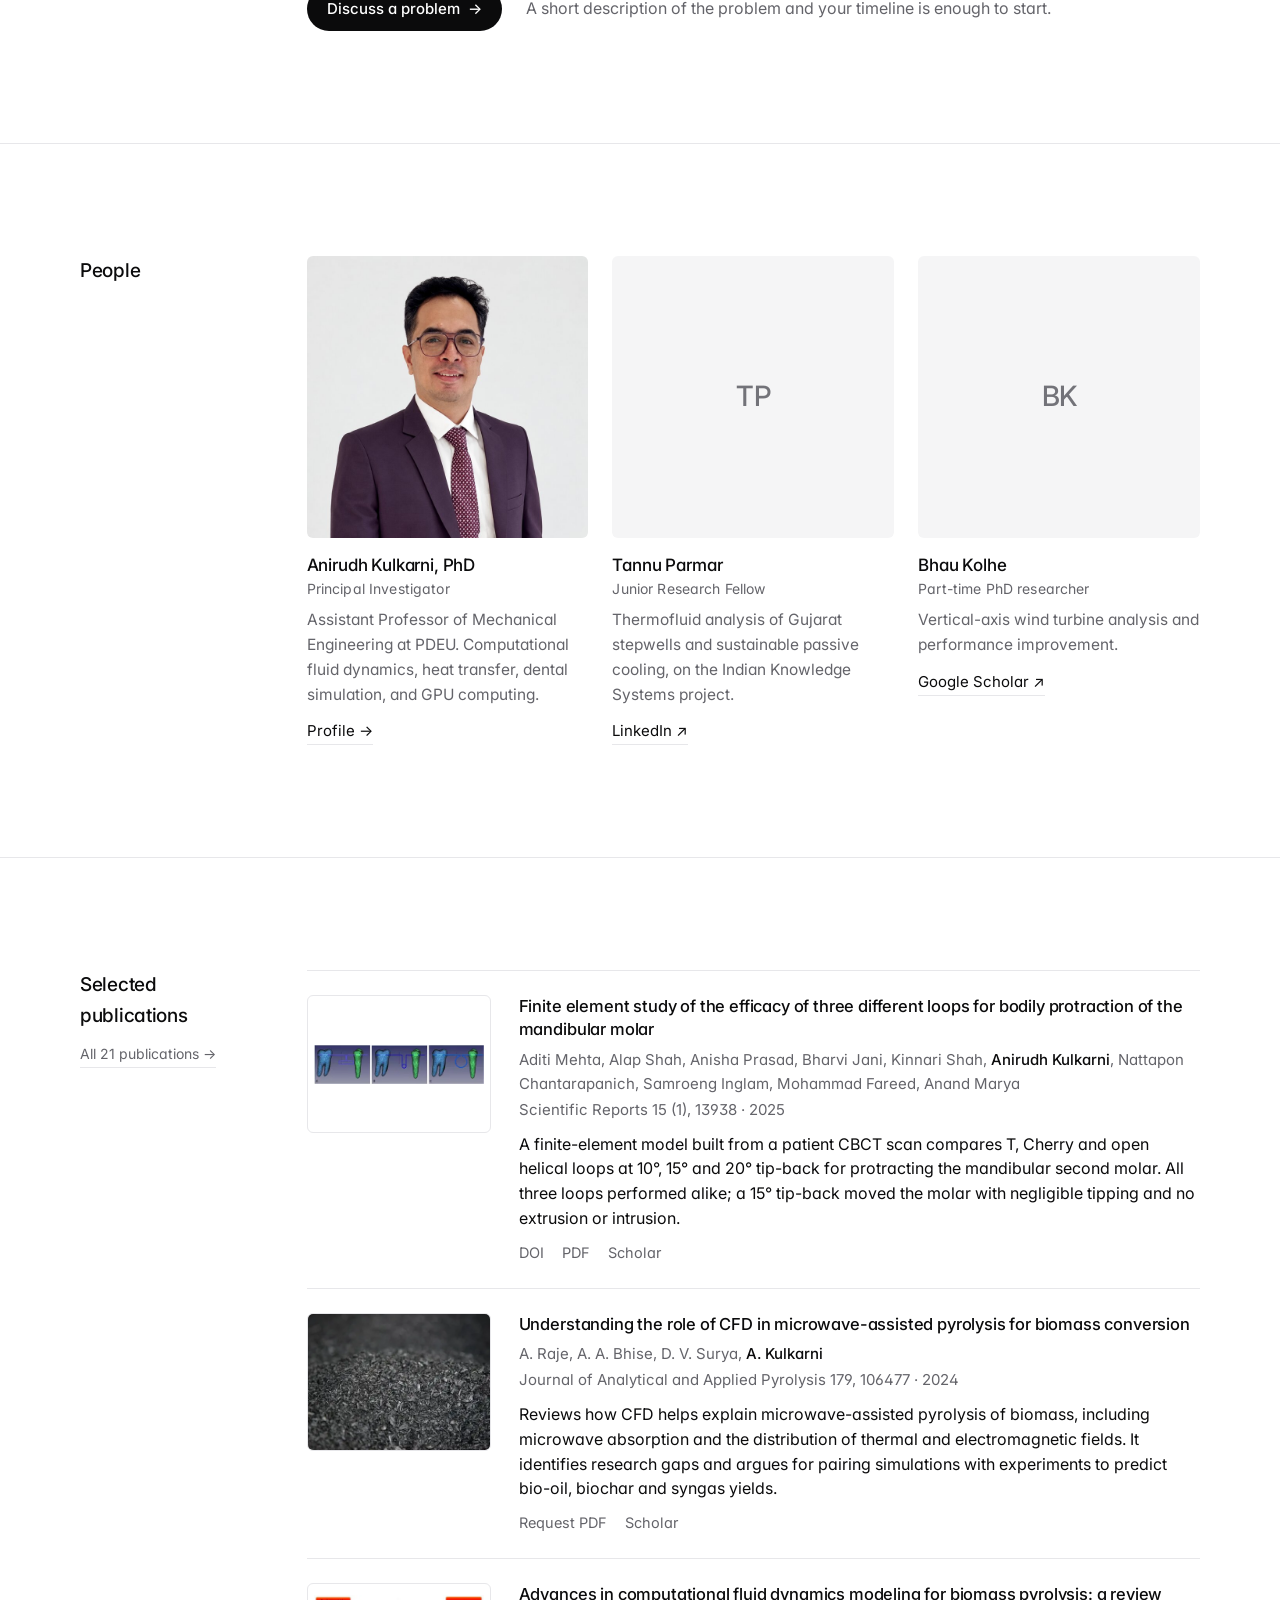
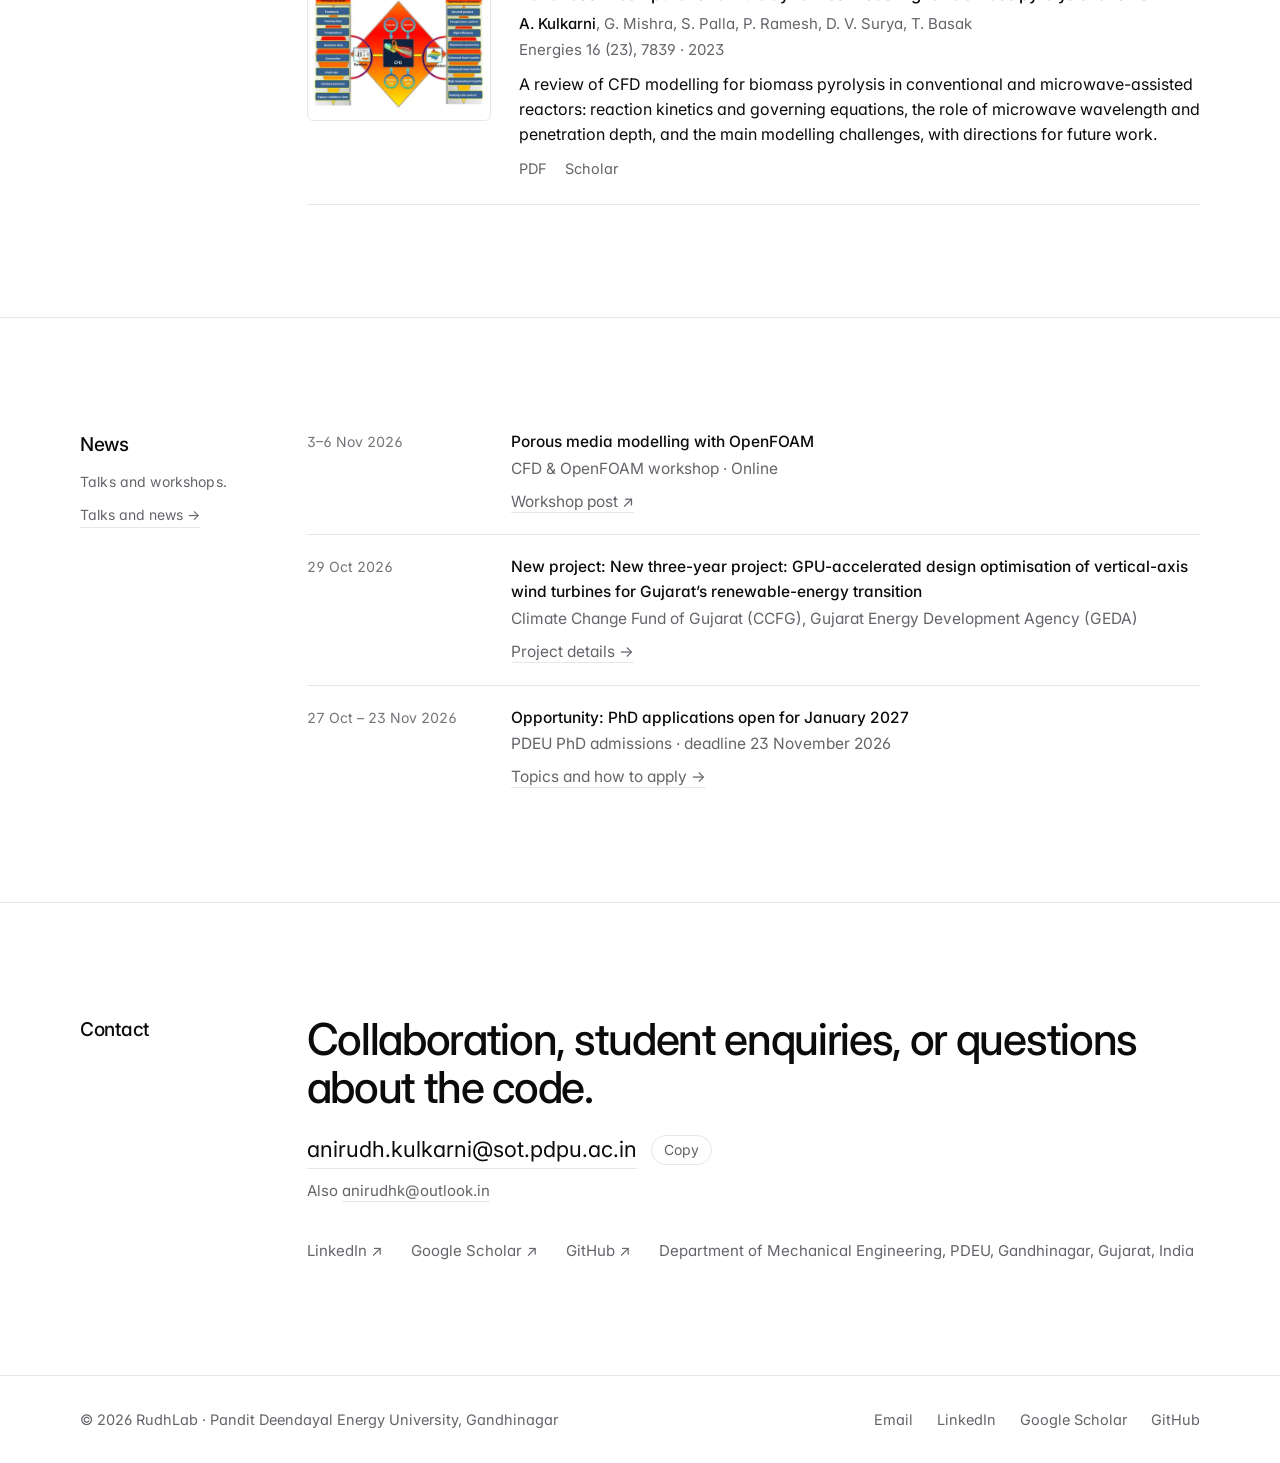
==== commit 2ad4d252: "Add the CCFG/GEDA vertical-axis wind turbine project New funded-project card (three years, Climate C" ====
--- a/index.html
+++ b/index.html
@@ -19,14 +19,14 @@
 <meta name="twitter:card" content="summary_large_image">
 <script type="application/ld+json">{"@context":"https://schema.org","@type":"ResearchOrganization","@id":"https://rudhlab.com/#lab","name":"RudhLab","url":"https://rudhlab.com/","logo":"https://rudhlab.com/assets/mark.svg","description":"Computational research group at Pandit Deendayal Energy University working on fluid dynamics, heat transfer, dental mechanics, and GPU solvers.","parentOrganization":{"@type":"CollegeOrUniversity","name":"Pandit Deendayal Energy University","address":{"@type":"PostalAddress","addressLocality":"Gandhinagar","addressRegion":"Gujarat","addressCountry":"IN"}},"founder":{"@id":"https://rudhlab.com/profile.html#person"},"member":[{"@id":"https://rudhlab.com/profile.html#person"},{"@type":"Person","name":"Tannu Parmar"},{"@type":"Person","name":"Bhau Kolhe"}],"email":"anirudh.kulkarni@sot.pdpu.ac.in","sameAs":["https://github.com/rudhkul"]}</script>
 <link rel="preload" as="image" href="assets/media/sphere-wake.jpg" fetchpriority="high">
-<link rel="icon" href="assets/mark.svg?v=20261027a" type="image/svg+xml">
+<link rel="icon" href="assets/mark.svg?v=20261029a" type="image/svg+xml">
 <link rel="preconnect" href="https://fonts.googleapis.com">
 <link rel="preconnect" href="https://fonts.gstatic.com" crossorigin>
 <link rel="stylesheet" href="https://fonts.googleapis.com/css2?family=Inter:wght@400;500;600&amp;display=swap" media="print" onload="this.media='all'"><noscript><link rel="stylesheet" href="https://fonts.googleapis.com/css2?family=Inter:wght@400;500;600&amp;display=swap"></noscript>
-<script src="theme.js?v=20261027a"></script>
-<link rel="stylesheet" href="styles.css?v=20261027a">
-<script src="content.js?v=20261027a" defer></script>
-<script src="app.js?v=20261027a" defer></script>
+<script src="theme.js?v=20261029a"></script>
+<link rel="stylesheet" href="styles.css?v=20261029a">
+<script src="content.js?v=20261029a" defer></script>
+<script src="app.js?v=20261029a" defer></script>
 </head>
 <body>
 <a class="skip" href="#main">Skip to content</a>
@@ -53,11 +53,11 @@
 <a href="#work-with-us"><span class="label">Collaborators and industry</span><strong>Work with us <span class="arrow">→</span></strong><span class="muted">Simulation studies, GPU solver development, joint projects, and training.</span></a>
 <a href="#simulations"><span class="label">Researchers</span><strong>Simulations and code <span class="arrow">→</span></strong><span class="muted">Simulation recordings with method notes, open-source solvers, and selected papers.</span></a>
 </nav>
-<section class="section" id="research"><div class="wrap section-grid"><div class="section-head"><h2>Research</h2></div><div><p class="intro">Three threads share one toolkit: physics-based models solved with software we write and run on GPUs.</p><div class="areas"><div><button class="area-media" type="button" data-study="porous-body-rotation" aria-label="Vortex shedding behind rotating porous bodies. Open video and notes"><span class="player"><img src="assets/media/porous-body-rotation.jpg" srcset="assets/media/porous-body-rotation.640.webp 640w, assets/media/porous-body-rotation.webp 1280w" sizes="(max-width:960px) min(480px, calc(100vw - 32px)), 300px" alt="" width="1280" height="720" loading="lazy" decoding="async"><span class="play" aria-hidden="true"><span><svg viewBox="0 0 24 24" fill="currentColor" aria-hidden="true"><path d="M7 4.5v15l13-7.5z"/></svg></span></span></span></button><h3>Fluid dynamics and heat transfer</h3><p>How air and water flow around objects and carry heat: wakes behind cylinders and spheres, flow through porous materials, vibrating structures, and droplets. Studied with finite-volume, lattice-Boltzmann, and immersed-boundary solvers.</p><a class="link" href="#simulations">Simulations <span class="arrow">→</span></a></div><div><figure class="area-media figure"><img src="assets/research/dental-fem.jpg" srcset="assets/research/dental-fem.640.webp 640w, assets/research/dental-fem.webp 1200w" sizes="(max-width:960px) min(480px, calc(100vw - 32px)), 300px" alt="Finite-element models of a mandibular molar with T, Cherry and open helical protraction loops." title="Figure 1, Mehta et al., Scientific Reports (2025), CC BY-NC-ND 4.0" width="1200" height="276" loading="lazy" decoding="async"></figure><h3>Dental mechanics</h3><p>How teeth and orthodontic appliances respond to the forces of treatment, using finite-element models, including models built from patient CBCT scans: molar protraction loops and implant-supported systems.</p><a class="link" href="publications.html">Publications <span class="arrow">→</span></a></div><div><button class="area-media" type="button" data-study="cuda-two-phase" aria-label="3D two-phase flow on the GPU. Open video and notes"><span class="player"><img src="assets/media/cuda-two-phase.jpg" srcset="assets/media/cuda-two-phase.640.webp 640w, assets/media/cuda-two-phase.webp 1280w" sizes="(max-width:960px) min(480px, calc(100vw - 32px)), 300px" alt="" width="1280" height="720" loading="lazy" decoding="async"><span class="play" aria-hidden="true"><span><svg viewBox="0 0 24 24" fill="currentColor" aria-hidden="true"><path d="M7 4.5v15l13-7.5z"/></svg></span></span></span></button><h3>GPU solvers and research code</h3><p>Simulation software we write ourselves in CUDA C++ and Julia and run on graphics processors: interface capturing, pressure solvers, and fluid–structure interaction. Public code is on GitHub.</p><a class="link" href="#code">Code <span class="arrow">→</span></a></div></div><h3 class="subhead" id="projects">Funded projects</h3><div class="rows"><article class="project"><figure><img src="assets/projects/stepwells.jpg" srcset="assets/projects/stepwells.400.webp 400w, assets/projects/stepwells.webp 720w" sizes="(max-width:760px) min(420px, calc(100vw - 32px)), 220px" alt="Adalaj stepwell near Gandhinagar, Gujarat: stepped galleries descending to the water." width="720" height="540" loading="lazy" decoding="async"><figcaption><a href="https://commons.wikimedia.org/wiki/File:Adalaj_Vav_01.jpg" target="_blank" rel="noopener noreferrer">Adalaj stepwell, Gujarat · Tejal Acharya, CC BY-SA 3.0</a></figcaption></figure><div class="row"><h3>Stepwells and passive cooling</h3><span class="meta">PI · 2026–2029</span><p>Thermofluid analysis of Gujarat stepwells using photogrammetry and LBM–IBM computational fluid dynamics to investigate sustainable passive cooling.</p><details><summary>Details</summary><dl><dt>Full title</dt><dd>Thermofluid Analysis of Selected Stepwells from the Region of Gujarat (Vapi): Validating Aparajitaprccha Typologies using Photogrammetry and LBM–IBM CFD for Sustainable Passive Cooling</dd><dt>Funding</dt><dd>Indian Knowledge Systems Division, Ministry of Education, Government of India</dd><dt>Principal Investigator</dt><dd>Dr. Anirudh Kulkarni</dd><dt>Co-Principal Investigator</dt><dd>Dr. Kishan Fuse</dd><dt>Research fellow</dt><dd>Tannu Parmar, JRF</dd></dl></details></div></article><article class="project"><figure><img src="assets/projects/underwater.jpg" srcset="assets/projects/underwater.400.webp 400w, assets/projects/underwater.webp 720w" sizes="(max-width:760px) min(420px, calc(100vw - 32px)), 220px" alt="A remotely operated underwater vehicle on the deck of a support ship." width="720" height="540" loading="lazy" decoding="async"><figcaption><a href="https://commons.wikimedia.org/wiki/File:A_remotely_operated_underwater_vehicle_operated_by_the_U.S._Navy%E2%80%99s_Undersea_Rescue_Command._(38526121546).jpg" target="_blank" rel="noopener noreferrer">U.S. Navy ROV · public domain</a></figcaption></figure><div class="row"><h3>Rheology for underwater exploration</h3><span class="meta">Co-PI · 2026–2029</span><p>Lattice-Boltzmann simulation combined with machine learning for rheological characterisation in underwater exploration.</p><details><summary>Details</summary><dl><dt>Full title</dt><dd>LBM–ML Rheological Characterisation for Underwater Exploration</dd><dt>Funding</dt><dd>IIT Guwahati Technology Innovation Hub</dd><dt>Principal Investigator</dt><dd>Dr. Vivek Jaiswal</dd><dt>Co-Principal Investigator</dt><dd>Dr. Anirudh Kulkarni</dd></dl></details></div></article><article class="project"><figure><img src="assets/projects/electrolyser.jpg" srcset="assets/projects/electrolyser.400.webp 400w, assets/projects/electrolyser.webp 720w" sizes="(max-width:760px) min(420px, calc(100vw - 32px)), 220px" alt="A stacked hydrogen electrolyser on display." width="720" height="540" loading="lazy" decoding="async"><figcaption><a href="https://commons.wikimedia.org/wiki/File:Hydrogen_electrolyser_-_Science_Museum,_London.jpg" target="_blank" rel="noopener noreferrer">Hydrogen electrolyser, Science Museum London · The wub, CC BY-SA 4.0</a></figcaption></figure><div class="row"><h3>Regenerative electrolysers for street lighting</h3><span class="meta">Co-PI · 2026–2029</span><p>Design and development of a low-cost portable regenerative electrolyser for a sustainable street-lighting system.</p><details><summary>Details</summary><dl><dt>Funding</dt><dd>Gujarat Energy Development Agency</dd><dt>Principal Investigator</dt><dd>Dr. Rohit Srivastava</dd><dt>Co-Principal Investigator</dt><dd>Dr. Anirudh Kulkarni</dd></dl></details></div></article></div></div></div></section>
+<section class="section" id="research"><div class="wrap section-grid"><div class="section-head"><h2>Research</h2></div><div><p class="intro">Three threads share one toolkit: physics-based models solved with software we write and run on GPUs.</p><div class="areas"><div><button class="area-media" type="button" data-study="porous-body-rotation" aria-label="Vortex shedding behind rotating porous bodies. Open video and notes"><span class="player"><img src="assets/media/porous-body-rotation.jpg" srcset="assets/media/porous-body-rotation.640.webp 640w, assets/media/porous-body-rotation.webp 1280w" sizes="(max-width:960px) min(480px, calc(100vw - 32px)), 300px" alt="" width="1280" height="720" loading="lazy" decoding="async"><span class="play" aria-hidden="true"><span><svg viewBox="0 0 24 24" fill="currentColor" aria-hidden="true"><path d="M7 4.5v15l13-7.5z"/></svg></span></span></span></button><h3>Fluid dynamics and heat transfer</h3><p>How air and water flow around objects and carry heat: wakes behind cylinders and spheres, flow through porous materials, vibrating structures, and droplets. Studied with finite-volume, lattice-Boltzmann, and immersed-boundary solvers.</p><a class="link" href="#simulations">Simulations <span class="arrow">→</span></a></div><div><figure class="area-media figure"><img src="assets/research/dental-fem.jpg" srcset="assets/research/dental-fem.640.webp 640w, assets/research/dental-fem.webp 1200w" sizes="(max-width:960px) min(480px, calc(100vw - 32px)), 300px" alt="Finite-element models of a mandibular molar with T, Cherry and open helical protraction loops." title="Figure 1, Mehta et al., Scientific Reports (2025), CC BY-NC-ND 4.0" width="1200" height="276" loading="lazy" decoding="async"></figure><h3>Dental mechanics</h3><p>How teeth and orthodontic appliances respond to the forces of treatment, using finite-element models, including models built from patient CBCT scans: molar protraction loops and implant-supported systems.</p><a class="link" href="publications.html">Publications <span class="arrow">→</span></a></div><div><button class="area-media" type="button" data-study="cuda-two-phase" aria-label="3D two-phase flow on the GPU. Open video and notes"><span class="player"><img src="assets/media/cuda-two-phase.jpg" srcset="assets/media/cuda-two-phase.640.webp 640w, assets/media/cuda-two-phase.webp 1280w" sizes="(max-width:960px) min(480px, calc(100vw - 32px)), 300px" alt="" width="1280" height="720" loading="lazy" decoding="async"><span class="play" aria-hidden="true"><span><svg viewBox="0 0 24 24" fill="currentColor" aria-hidden="true"><path d="M7 4.5v15l13-7.5z"/></svg></span></span></span></button><h3>GPU solvers and research code</h3><p>Simulation software we write ourselves in CUDA C++ and Julia and run on graphics processors: interface capturing, pressure solvers, and fluid–structure interaction. Public code is on GitHub.</p><a class="link" href="#code">Code <span class="arrow">→</span></a></div></div><h3 class="subhead" id="projects">Funded projects</h3><div class="rows"><article class="project"><figure><img src="assets/projects/vawt.jpg" srcset="assets/projects/vawt.400.webp 400w, assets/projects/vawt.webp 720w" sizes="(max-width:760px) min(420px, calc(100vw - 32px)), 220px" alt="A helical Darrieus vertical-axis wind turbine on a mast against a blue sky." width="720" height="540" loading="lazy" decoding="async"><figcaption><a href="https://commons.wikimedia.org/wiki/File:QR5_Vertical_Axis_Wind_Turbine,_Cleveleys.jpg" target="_blank" rel="noopener noreferrer">QR5 vertical-axis turbine, Cleveleys · TRYUHJ7, CC BY 4.0</a></figcaption></figure><div class="row"><h3>GPU design optimisation of vertical-axis wind turbines</h3><span class="meta">PI · 2026–2029</span><p>GPU-accelerated simulation and design optimisation of vertical-axis wind turbines to support Gujarat&rsquo;s renewable-energy transition.</p><details><summary>Details</summary><dl><dt>Full title</dt><dd>GPU-Accelerated Design Optimization of Vertical Axis Wind Turbines (VAWT) for Gujarat&rsquo;s Renewable Energy Transition</dd><dt>Funding</dt><dd>Climate Change Fund of Gujarat (CCFG), through the Gujarat Energy Development Agency (GEDA)</dd><dt>Duration</dt><dd>Three years</dd><dt>Principal Investigator</dt><dd>Dr. Anirudh Kulkarni</dd></dl></details></div></article><article class="project"><figure><img src="assets/projects/stepwells.jpg" srcset="assets/projects/stepwells.400.webp 400w, assets/projects/stepwells.webp 720w" sizes="(max-width:760px) min(420px, calc(100vw - 32px)), 220px" alt="Adalaj stepwell near Gandhinagar, Gujarat: stepped galleries descending to the water." width="720" height="540" loading="lazy" decoding="async"><figcaption><a href="https://commons.wikimedia.org/wiki/File:Adalaj_Vav_01.jpg" target="_blank" rel="noopener noreferrer">Adalaj stepwell, Gujarat · Tejal Acharya, CC BY-SA 3.0</a></figcaption></figure><div class="row"><h3>Stepwells and passive cooling</h3><span class="meta">PI · 2026–2029</span><p>Thermofluid analysis of Gujarat stepwells using photogrammetry and LBM–IBM computational fluid dynamics to investigate sustainable passive cooling.</p><details><summary>Details</summary><dl><dt>Full title</dt><dd>Thermofluid Analysis of Selected Stepwells from the Region of Gujarat (Vapi): Validating Aparajitaprccha Typologies using Photogrammetry and LBM–IBM CFD for Sustainable Passive Cooling</dd><dt>Funding</dt><dd>Indian Knowledge Systems Division, Ministry of Education, Government of India</dd><dt>Principal Investigator</dt><dd>Dr. Anirudh Kulkarni</dd><dt>Co-Principal Investigator</dt><dd>Dr. Kishan Fuse</dd><dt>Research fellow</dt><dd>Tannu Parmar, JRF</dd></dl></details></div></article><article class="project"><figure><img src="assets/projects/underwater.jpg" srcset="assets/projects/underwater.400.webp 400w, assets/projects/underwater.webp 720w" sizes="(max-width:760px) min(420px, calc(100vw - 32px)), 220px" alt="A remotely operated underwater vehicle on the deck of a support ship." width="720" height="540" loading="lazy" decoding="async"><figcaption><a href="https://commons.wikimedia.org/wiki/File:A_remotely_operated_underwater_vehicle_operated_by_the_U.S._Navy%E2%80%99s_Undersea_Rescue_Command._(38526121546).jpg" target="_blank" rel="noopener noreferrer">U.S. Navy ROV · public domain</a></figcaption></figure><div class="row"><h3>Rheology for underwater exploration</h3><span class="meta">Co-PI · 2026–2029</span><p>Lattice-Boltzmann simulation combined with machine learning for rheological characterisation in underwater exploration.</p><details><summary>Details</summary><dl><dt>Full title</dt><dd>LBM–ML Rheological Characterisation for Underwater Exploration</dd><dt>Funding</dt><dd>IIT Guwahati Technology Innovation Hub</dd><dt>Principal Investigator</dt><dd>Dr. Vivek Jaiswal</dd><dt>Co-Principal Investigator</dt><dd>Dr. Anirudh Kulkarni</dd></dl></details></div></article><article class="project"><figure><img src="assets/projects/electrolyser.jpg" srcset="assets/projects/electrolyser.400.webp 400w, assets/projects/electrolyser.webp 720w" sizes="(max-width:760px) min(420px, calc(100vw - 32px)), 220px" alt="A stacked hydrogen electrolyser on display." width="720" height="540" loading="lazy" decoding="async"><figcaption><a href="https://commons.wikimedia.org/wiki/File:Hydrogen_electrolyser_-_Science_Museum,_London.jpg" target="_blank" rel="noopener noreferrer">Hydrogen electrolyser, Science Museum London · The wub, CC BY-SA 4.0</a></figcaption></figure><div class="row"><h3>Regenerative electrolysers for street lighting</h3><span class="meta">Co-PI · 2026–2029</span><p>Design and development of a low-cost portable regenerative electrolyser for a sustainable street-lighting system.</p><details><summary>Details</summary><dl><dt>Funding</dt><dd>Gujarat Energy Development Agency</dd><dt>Principal Investigator</dt><dd>Dr. Rohit Srivastava</dd><dt>Co-Principal Investigator</dt><dd>Dr. Anirudh Kulkarni</dd></dl></details></div></article></div></div></div></section>
 <section class="section" id="simulations"><div class="wrap section-grid"><div class="section-head"><h2>Simulations</h2><p class="label">Recordings from our own solvers. Select one for method notes.</p></div><div><div class="sims" id="sims"></div><h3 class="subhead" id="code">Code</h3><div class="rows" id="code-list"></div></div></div></section>
-<section class="section" id="work-with-us"><div class="wrap section-grid"><div class="section-head"><h2>Work with us</h2><p class="label">For academic and industry partners.</p></div><div><div class="offers"><div><h3>Simulation studies</h3><p>Flow and heat-transfer analysis of devices, thermal systems, and buildings, and finite-element analysis of dental and biomechanical problems.</p></div><div><h3>Solver development</h3><p>Custom GPU solvers (lattice-Boltzmann, immersed-boundary, finite-volume) in CUDA C++ and Julia, and help moving existing codes onto GPUs.</p></div><div><h3>Joint research and funding</h3><p>Co-proposals for sponsored research. Current projects are funded by the Ministry of Education (IKS Division), the IIT Guwahati Technology Innovation Hub, and the Gujarat Energy Development Agency.</p></div><div><h3>Training</h3><p>Workshops and short courses on CFD, OpenFOAM, numerical methods, and machine learning in CFD. See <a class="link" href="news.html">past talks</a>.</p></div></div><p class="apply"><a class="cta" href="mailto:anirudh.kulkarni@sot.pdpu.ac.in?subject=Collaboration%20enquiry%20%E2%80%94%20RudhLab">Discuss a problem <span class="arrow">→</span></a><span class="muted">A short description of the problem and your timeline is enough to start.</span></p></div></div></section>
+<section class="section" id="work-with-us"><div class="wrap section-grid"><div class="section-head"><h2>Work with us</h2><p class="label">For academic and industry partners.</p></div><div><div class="offers"><div><h3>Simulation studies</h3><p>Flow and heat-transfer analysis of devices, thermal systems, and buildings, and finite-element analysis of dental and biomechanical problems.</p></div><div><h3>Solver development</h3><p>Custom GPU solvers (lattice-Boltzmann, immersed-boundary, finite-volume) in CUDA C++ and Julia, and help moving existing codes onto GPUs.</p></div><div><h3>Joint research and funding</h3><p>Co-proposals for sponsored research. Current projects are funded by the Ministry of Education (IKS Division), the IIT Guwahati Technology Innovation Hub, the Gujarat Energy Development Agency, and the Climate Change Fund of Gujarat.</p></div><div><h3>Training</h3><p>Workshops and short courses on CFD, OpenFOAM, numerical methods, and machine learning in CFD. See <a class="link" href="news.html">past talks</a>.</p></div></div><p class="apply"><a class="cta" href="mailto:anirudh.kulkarni@sot.pdpu.ac.in?subject=Collaboration%20enquiry%20%E2%80%94%20RudhLab">Discuss a problem <span class="arrow">→</span></a><span class="muted">A short description of the problem and your timeline is enough to start.</span></p></div></div></section>
 <section class="section" id="people"><div class="wrap section-grid"><div class="section-head"><h2>People</h2></div><div><div class="people">
-<article class="person"><div class="avatar"><img src="assets/anirudh-kulkarni.jpg?v=20261027a" alt="Portrait of Anirudh Kulkarni" width="720" height="730" loading="lazy"></div><h3>Anirudh Kulkarni, PhD</h3><p class="label">Principal Investigator</p><p>Assistant Professor of Mechanical Engineering at PDEU. Computational fluid dynamics, heat transfer, dental simulation, and GPU computing.</p><a class="link" href="profile.html">Profile <span class="arrow">→</span></a></article>
+<article class="person"><div class="avatar"><img src="assets/anirudh-kulkarni.jpg?v=20261029a" alt="Portrait of Anirudh Kulkarni" width="720" height="730" loading="lazy"></div><h3>Anirudh Kulkarni, PhD</h3><p class="label">Principal Investigator</p><p>Assistant Professor of Mechanical Engineering at PDEU. Computational fluid dynamics, heat transfer, dental simulation, and GPU computing.</p><a class="link" href="profile.html">Profile <span class="arrow">→</span></a></article>
 <article class="person"><div class="avatar" aria-hidden="true">TP</div><h3>Tannu Parmar</h3><p class="label">Junior Research Fellow</p><p>Thermofluid analysis of Gujarat stepwells and sustainable passive cooling, on the Indian Knowledge Systems project.</p><a class="link" href="https://www.linkedin.com/in/tannu-parmar-130b2a20a/" target="_blank" rel="noopener noreferrer">LinkedIn <span class="arrow">↗</span></a></article>
 <article class="person"><div class="avatar" aria-hidden="true">BK</div><h3>Bhau Kolhe</h3><p class="label">Part-time PhD researcher</p><p>Vertical-axis wind turbine analysis and performance improvement.</p><a class="link" href="https://scholar.google.com/citations?user=wgav1qcAAAAJ&amp;hl=en" target="_blank" rel="noopener noreferrer">Google Scholar <span class="arrow">↗</span></a></article>
 </div></div></div></section>
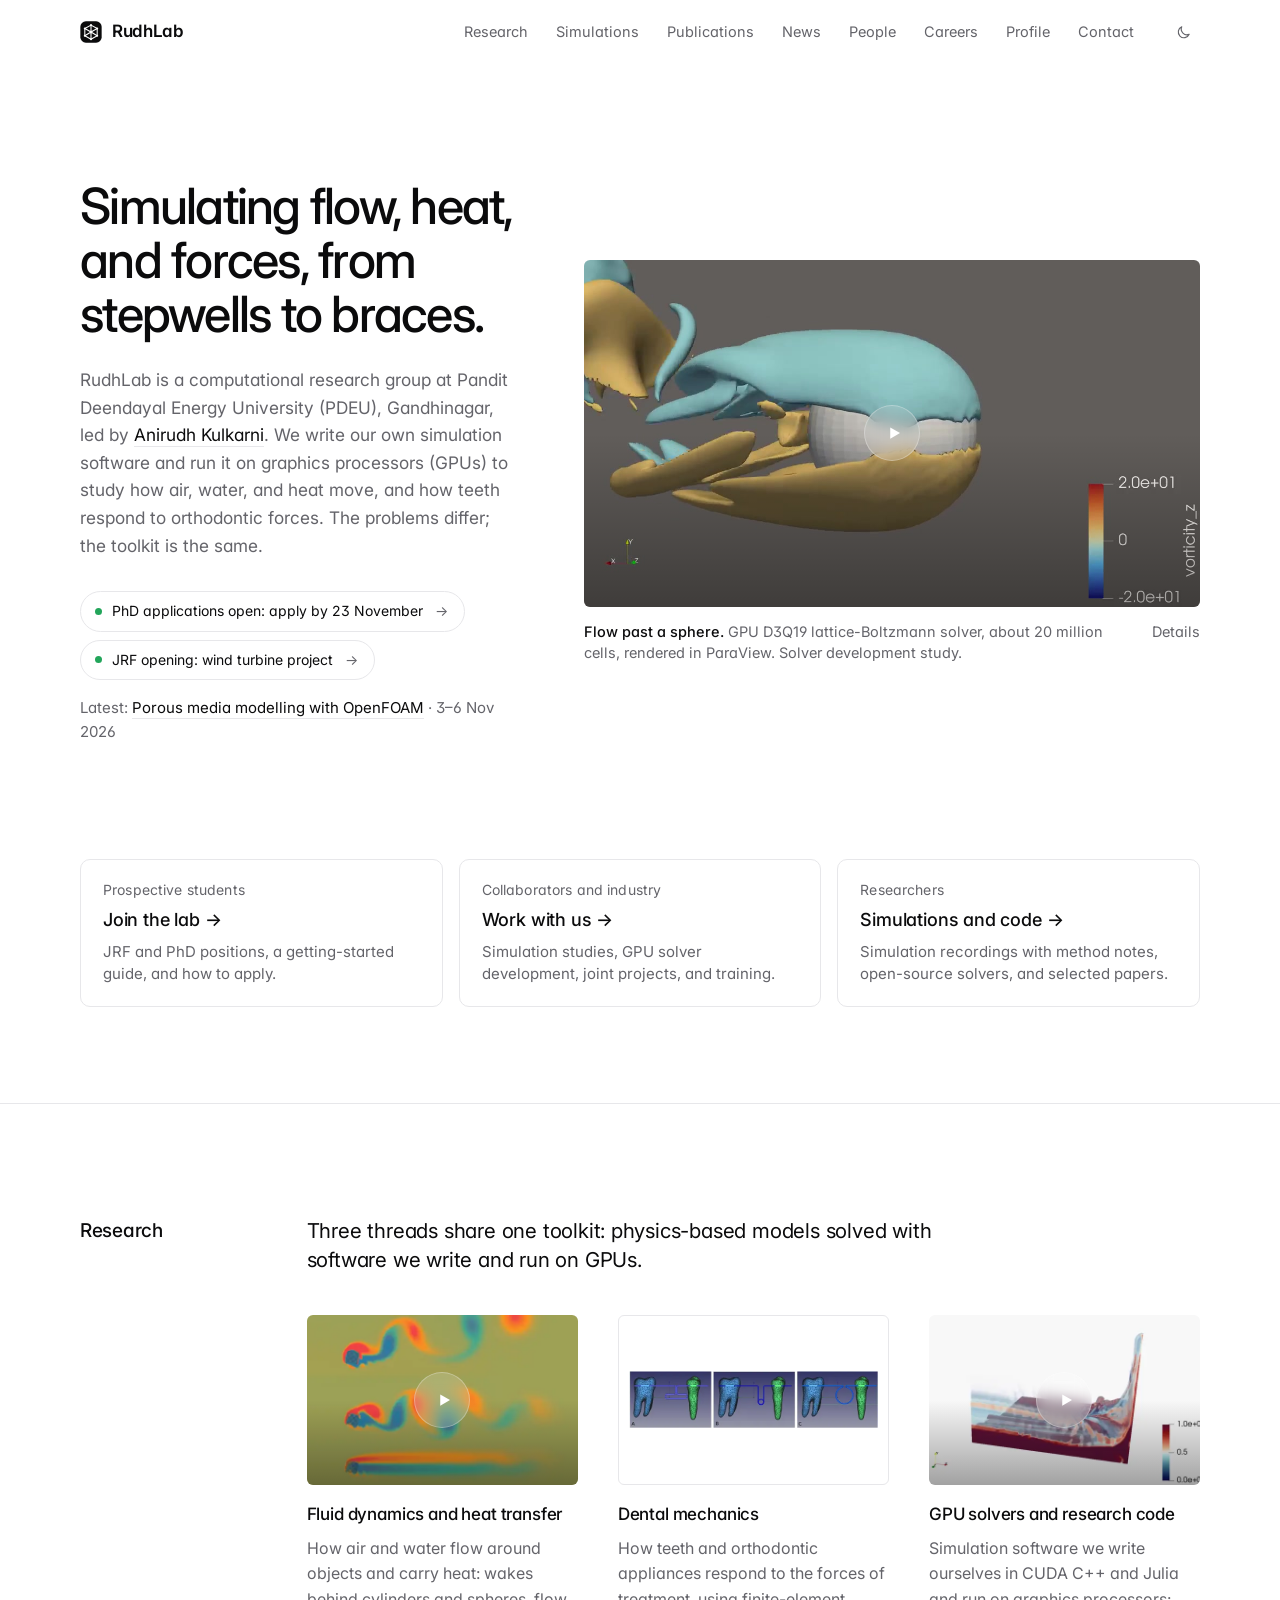
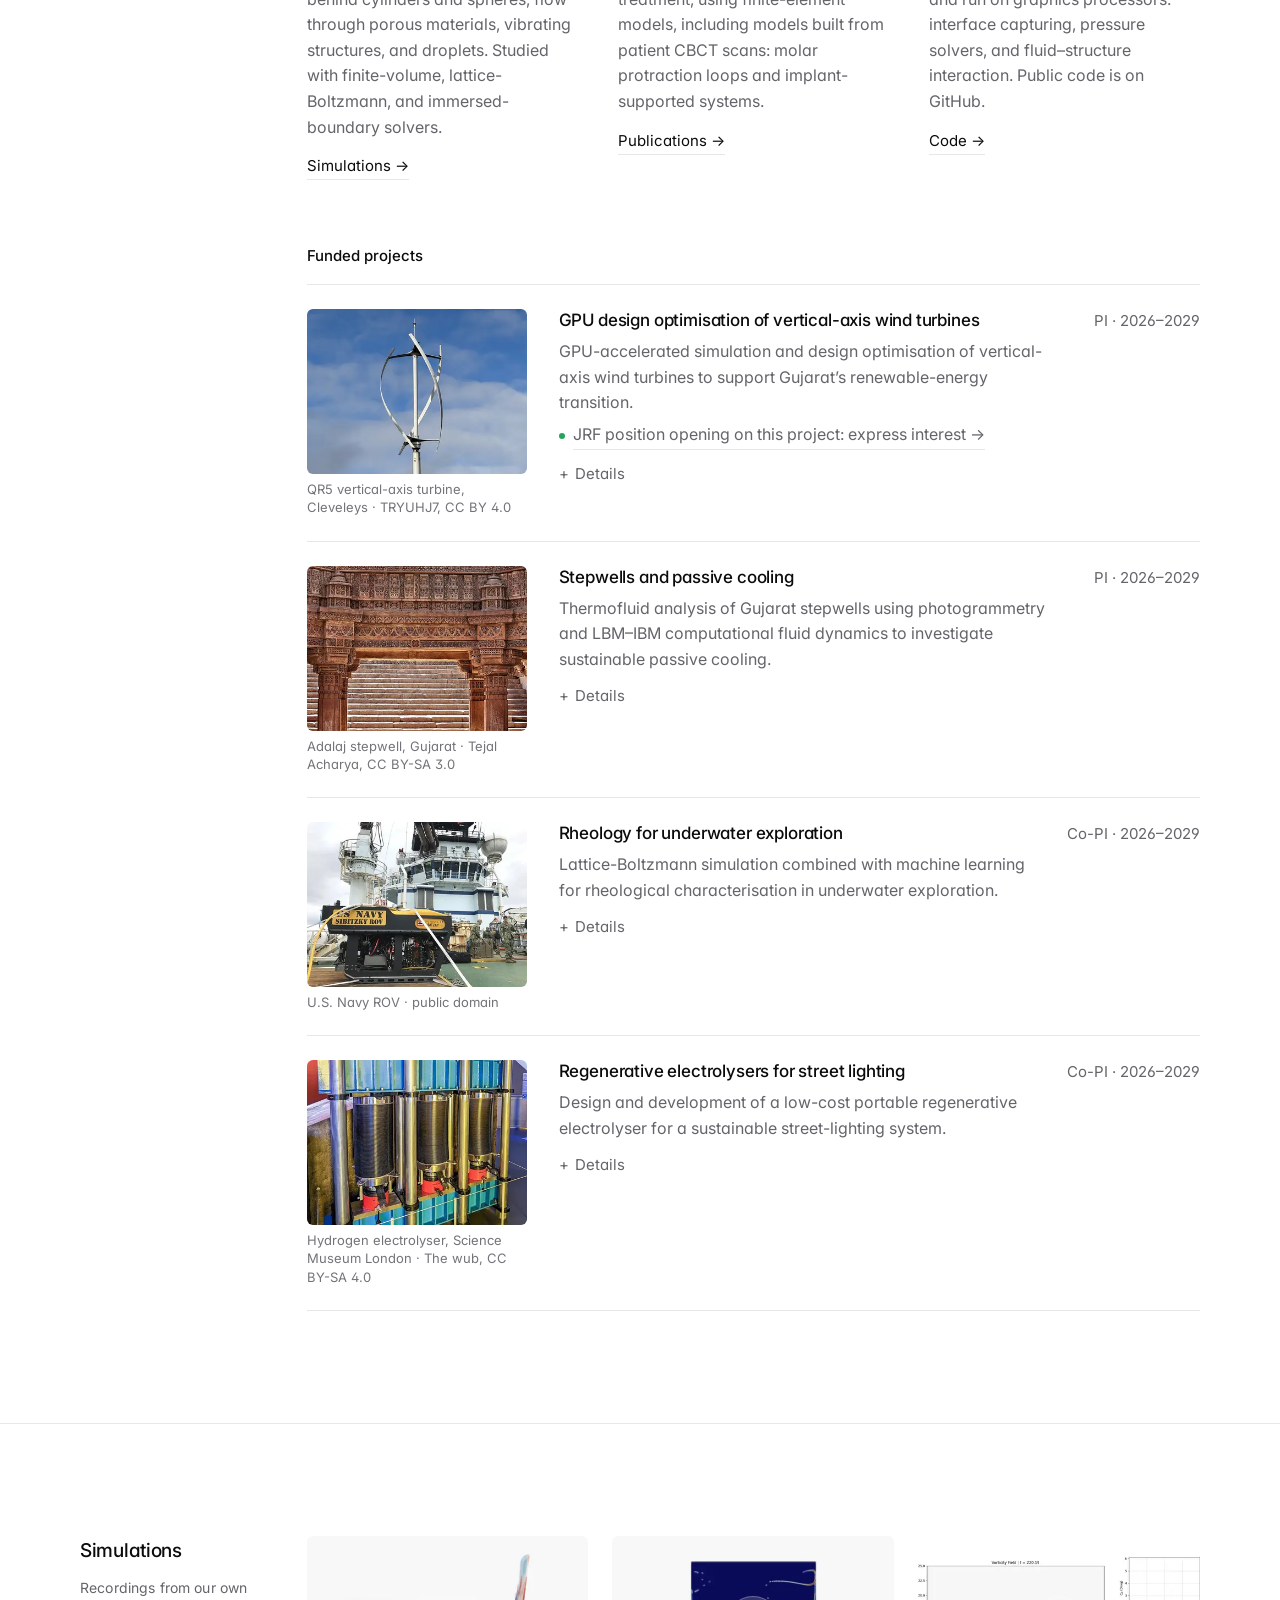
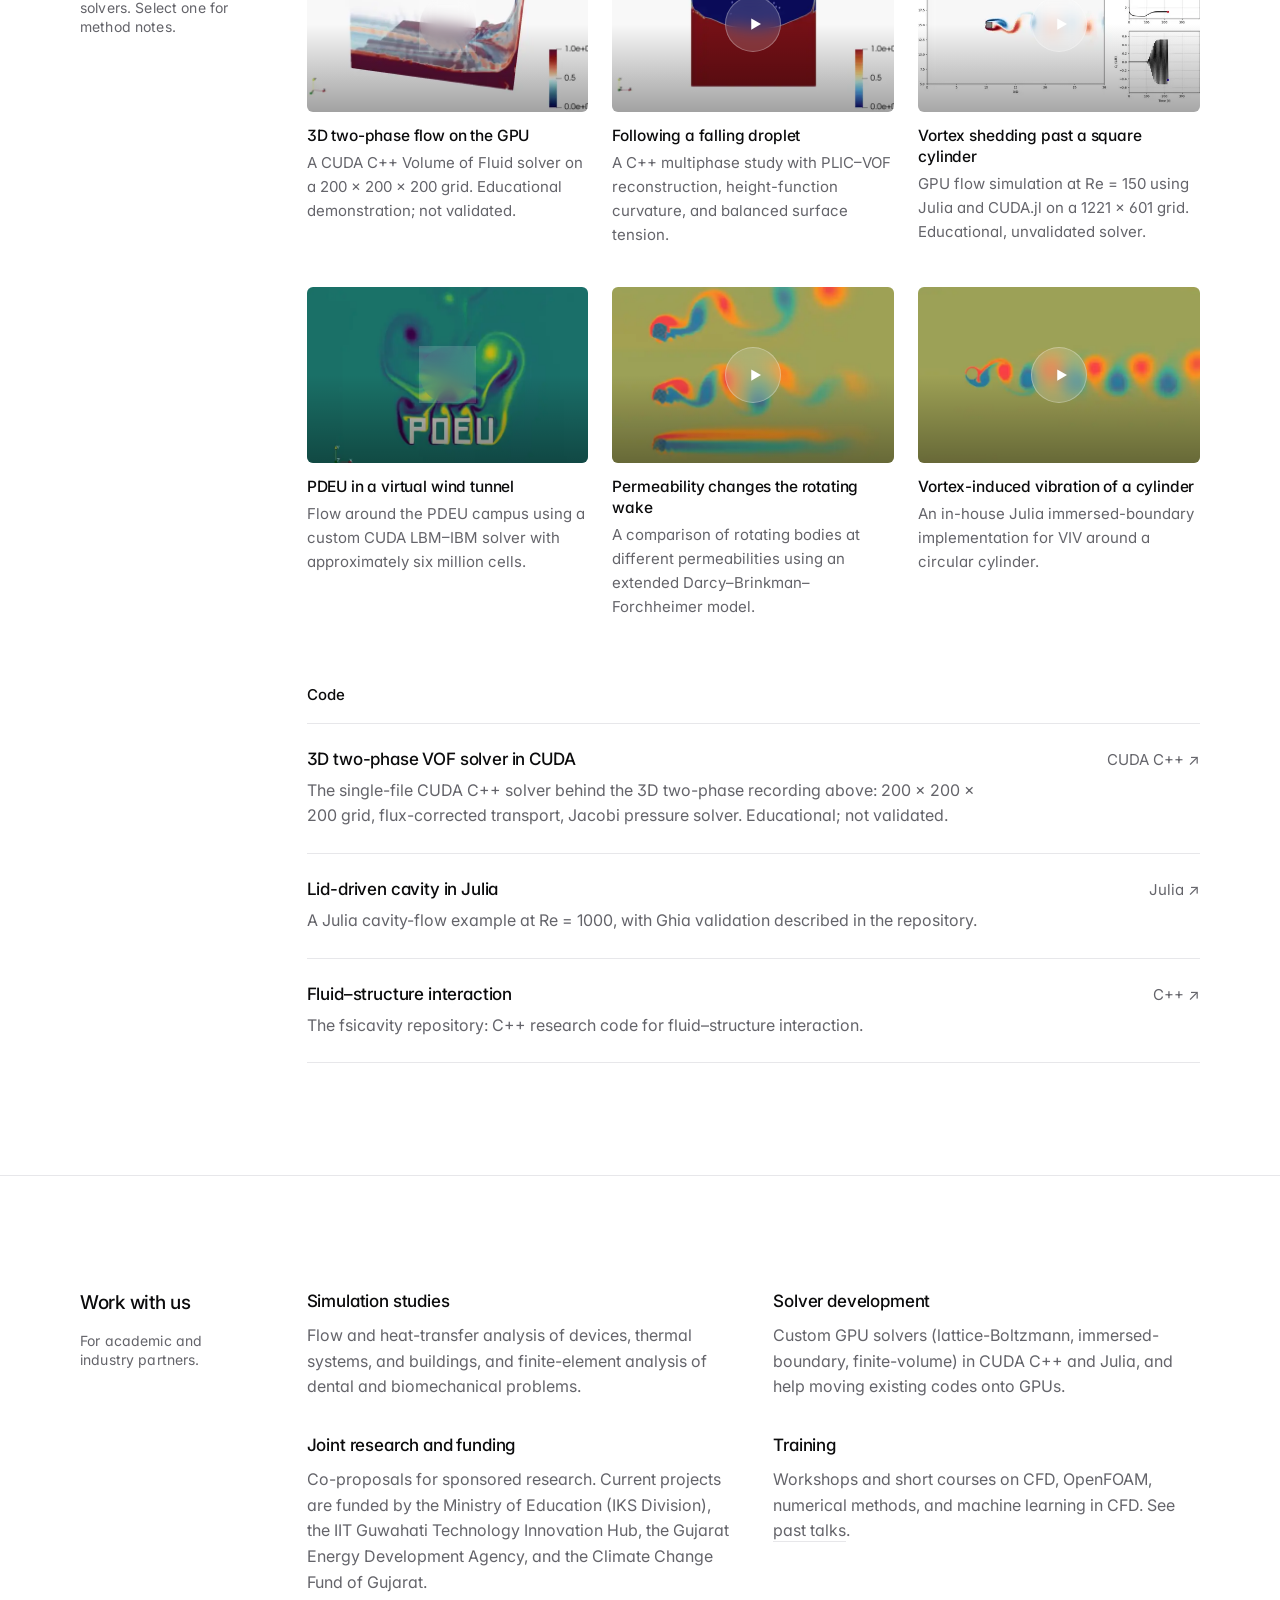
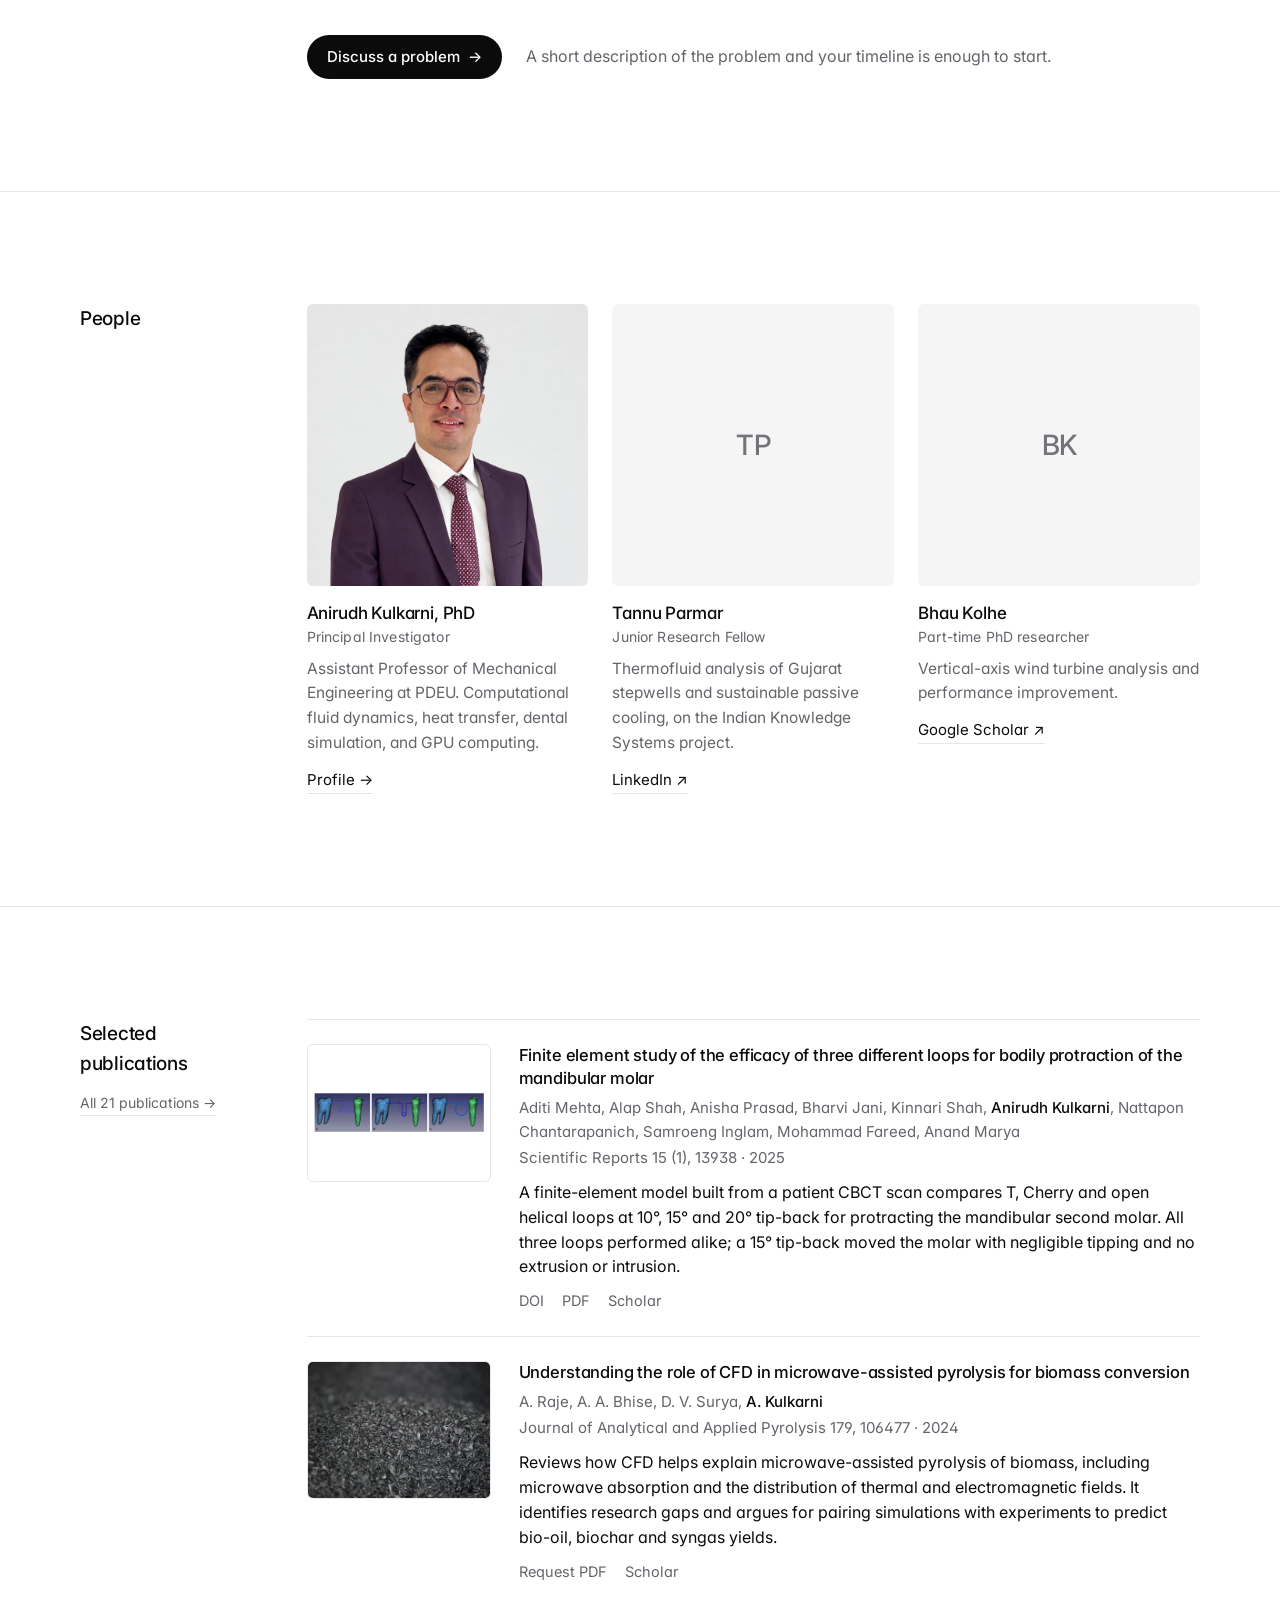
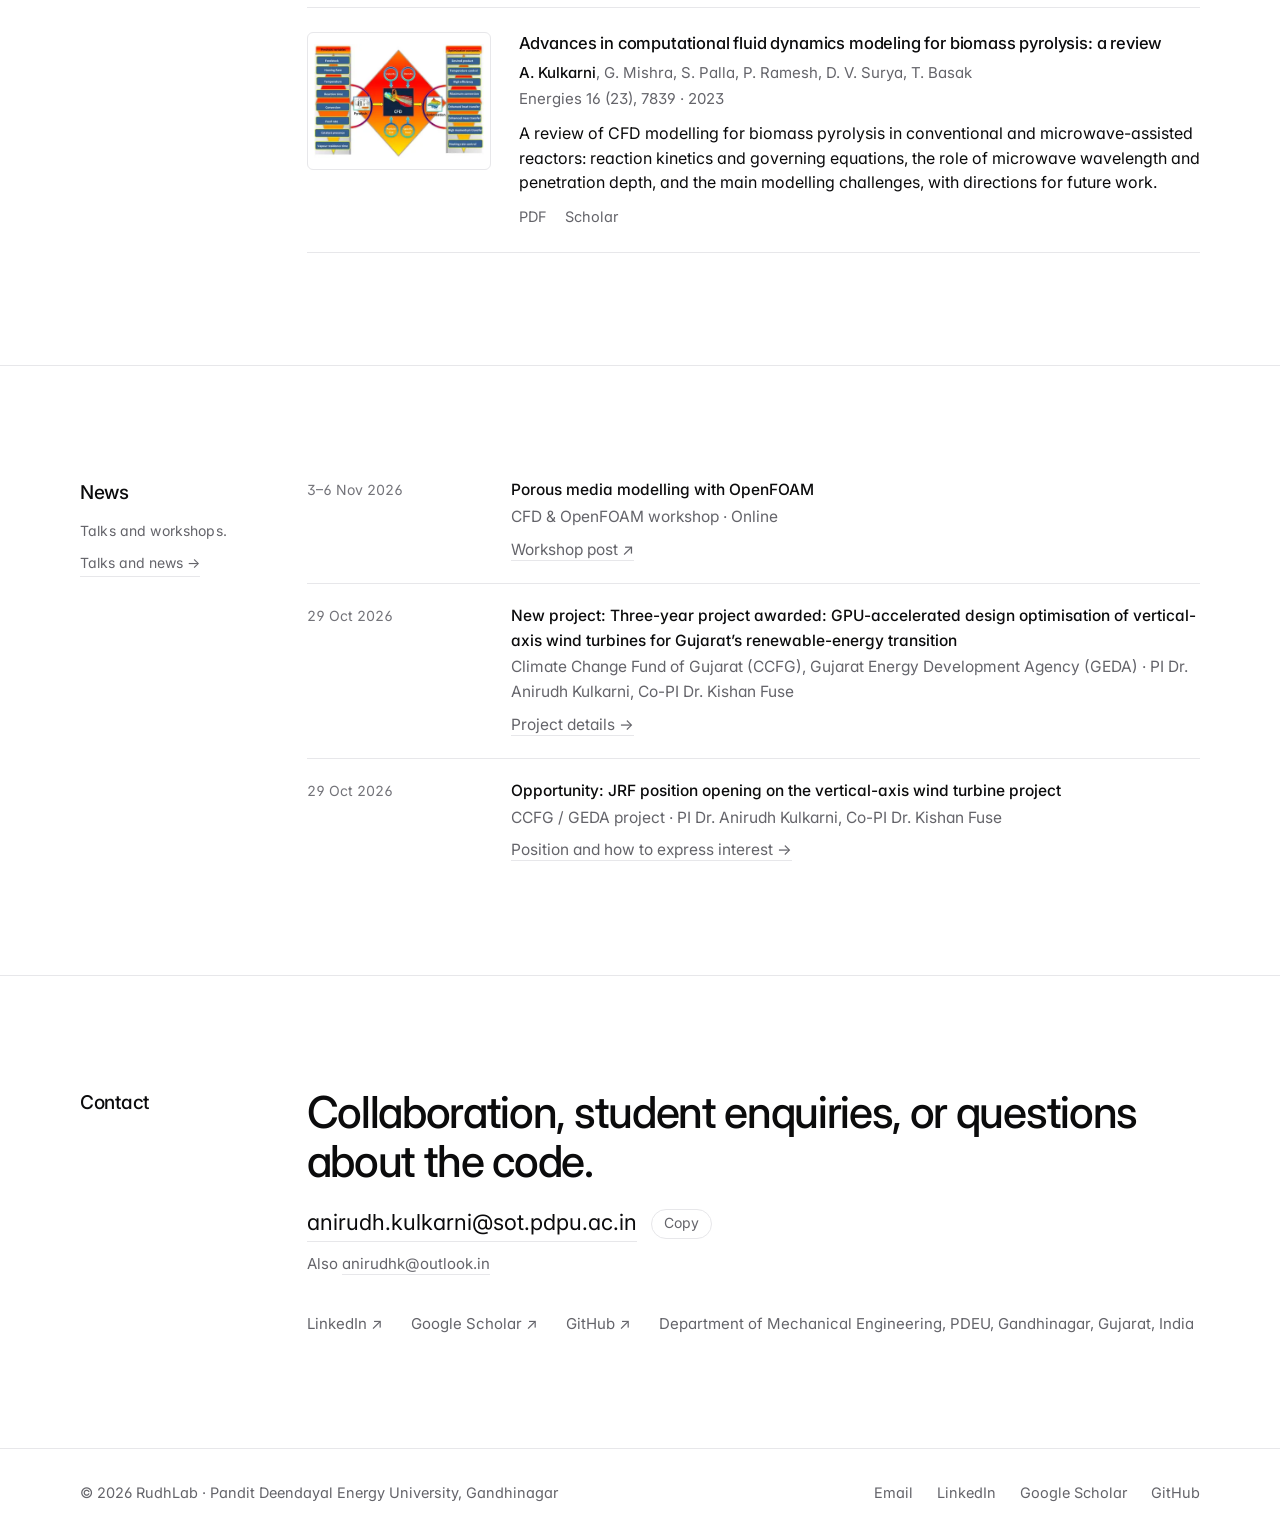
==== commit ebaaaa30: "Add Co-PI and JRF opening for the VAWT project Dr. Kishan Fuse as Co-PI on the project card and news" ====
--- a/index.html
+++ b/index.html
@@ -19,14 +19,14 @@
 <meta name="twitter:card" content="summary_large_image">
 <script type="application/ld+json">{"@context":"https://schema.org","@type":"ResearchOrganization","@id":"https://rudhlab.com/#lab","name":"RudhLab","url":"https://rudhlab.com/","logo":"https://rudhlab.com/assets/mark.svg","description":"Computational research group at Pandit Deendayal Energy University working on fluid dynamics, heat transfer, dental mechanics, and GPU solvers.","parentOrganization":{"@type":"CollegeOrUniversity","name":"Pandit Deendayal Energy University","address":{"@type":"PostalAddress","addressLocality":"Gandhinagar","addressRegion":"Gujarat","addressCountry":"IN"}},"founder":{"@id":"https://rudhlab.com/profile.html#person"},"member":[{"@id":"https://rudhlab.com/profile.html#person"},{"@type":"Person","name":"Tannu Parmar"},{"@type":"Person","name":"Bhau Kolhe"}],"email":"anirudh.kulkarni@sot.pdpu.ac.in","sameAs":["https://github.com/rudhkul"]}</script>
 <link rel="preload" as="image" href="assets/media/sphere-wake.jpg" fetchpriority="high">
-<link rel="icon" href="assets/mark.svg?v=20261029a" type="image/svg+xml">
+<link rel="icon" href="assets/mark.svg?v=20261029b" type="image/svg+xml">
 <link rel="preconnect" href="https://fonts.googleapis.com">
 <link rel="preconnect" href="https://fonts.gstatic.com" crossorigin>
 <link rel="stylesheet" href="https://fonts.googleapis.com/css2?family=Inter:wght@400;500;600&amp;display=swap" media="print" onload="this.media='all'"><noscript><link rel="stylesheet" href="https://fonts.googleapis.com/css2?family=Inter:wght@400;500;600&amp;display=swap"></noscript>
-<script src="theme.js?v=20261029a"></script>
-<link rel="stylesheet" href="styles.css?v=20261029a">
-<script src="content.js?v=20261029a" defer></script>
-<script src="app.js?v=20261029a" defer></script>
+<script src="theme.js?v=20261029b"></script>
+<link rel="stylesheet" href="styles.css?v=20261029b">
+<script src="content.js?v=20261029b" defer></script>
+<script src="app.js?v=20261029b" defer></script>
 </head>
 <body>
 <a class="skip" href="#main">Skip to content</a>
@@ -40,7 +40,7 @@
 <section class="hero wrap"><div class="hero-text">
 <h1>Simulating flow, heat, and forces, from stepwells to braces.</h1>
 <p class="lede">RudhLab is a computational research group at Pandit Deendayal Energy University (PDEU), Gandhinagar, led by <a class="link" href="profile.html">Anirudh Kulkarni</a>. We write our own simulation software and run it on graphics processors (GPUs) to study how air, water, and heat move, and how teeth respond to orthodontic forces. The problems differ; the toolkit is the same.</p>
-<a class="notice" href="phd-january-2027.html"><span class="dot" aria-hidden="true"></span>PhD applications open: apply by 23 November<span class="muted arrow">→</span></a>
+<div class="notices"><a class="notice" href="phd-january-2027.html"><span class="dot" aria-hidden="true"></span>PhD applications open: apply by 23 November<span class="muted arrow">→</span></a><a class="notice" href="careers.html#positions"><span class="dot" aria-hidden="true"></span>JRF opening: wind turbine project<span class="muted arrow">→</span></a></div>
 <p class="latest" id="latest" hidden></p>
 </div>
 <figure class="featured">
@@ -53,11 +53,11 @@
 <a href="#work-with-us"><span class="label">Collaborators and industry</span><strong>Work with us <span class="arrow">→</span></strong><span class="muted">Simulation studies, GPU solver development, joint projects, and training.</span></a>
 <a href="#simulations"><span class="label">Researchers</span><strong>Simulations and code <span class="arrow">→</span></strong><span class="muted">Simulation recordings with method notes, open-source solvers, and selected papers.</span></a>
 </nav>
-<section class="section" id="research"><div class="wrap section-grid"><div class="section-head"><h2>Research</h2></div><div><p class="intro">Three threads share one toolkit: physics-based models solved with software we write and run on GPUs.</p><div class="areas"><div><button class="area-media" type="button" data-study="porous-body-rotation" aria-label="Vortex shedding behind rotating porous bodies. Open video and notes"><span class="player"><img src="assets/media/porous-body-rotation.jpg" srcset="assets/media/porous-body-rotation.640.webp 640w, assets/media/porous-body-rotation.webp 1280w" sizes="(max-width:960px) min(480px, calc(100vw - 32px)), 300px" alt="" width="1280" height="720" loading="lazy" decoding="async"><span class="play" aria-hidden="true"><span><svg viewBox="0 0 24 24" fill="currentColor" aria-hidden="true"><path d="M7 4.5v15l13-7.5z"/></svg></span></span></span></button><h3>Fluid dynamics and heat transfer</h3><p>How air and water flow around objects and carry heat: wakes behind cylinders and spheres, flow through porous materials, vibrating structures, and droplets. Studied with finite-volume, lattice-Boltzmann, and immersed-boundary solvers.</p><a class="link" href="#simulations">Simulations <span class="arrow">→</span></a></div><div><figure class="area-media figure"><img src="assets/research/dental-fem.jpg" srcset="assets/research/dental-fem.640.webp 640w, assets/research/dental-fem.webp 1200w" sizes="(max-width:960px) min(480px, calc(100vw - 32px)), 300px" alt="Finite-element models of a mandibular molar with T, Cherry and open helical protraction loops." title="Figure 1, Mehta et al., Scientific Reports (2025), CC BY-NC-ND 4.0" width="1200" height="276" loading="lazy" decoding="async"></figure><h3>Dental mechanics</h3><p>How teeth and orthodontic appliances respond to the forces of treatment, using finite-element models, including models built from patient CBCT scans: molar protraction loops and implant-supported systems.</p><a class="link" href="publications.html">Publications <span class="arrow">→</span></a></div><div><button class="area-media" type="button" data-study="cuda-two-phase" aria-label="3D two-phase flow on the GPU. Open video and notes"><span class="player"><img src="assets/media/cuda-two-phase.jpg" srcset="assets/media/cuda-two-phase.640.webp 640w, assets/media/cuda-two-phase.webp 1280w" sizes="(max-width:960px) min(480px, calc(100vw - 32px)), 300px" alt="" width="1280" height="720" loading="lazy" decoding="async"><span class="play" aria-hidden="true"><span><svg viewBox="0 0 24 24" fill="currentColor" aria-hidden="true"><path d="M7 4.5v15l13-7.5z"/></svg></span></span></span></button><h3>GPU solvers and research code</h3><p>Simulation software we write ourselves in CUDA C++ and Julia and run on graphics processors: interface capturing, pressure solvers, and fluid–structure interaction. Public code is on GitHub.</p><a class="link" href="#code">Code <span class="arrow">→</span></a></div></div><h3 class="subhead" id="projects">Funded projects</h3><div class="rows"><article class="project"><figure><img src="assets/projects/vawt.jpg" srcset="assets/projects/vawt.400.webp 400w, assets/projects/vawt.webp 720w" sizes="(max-width:760px) min(420px, calc(100vw - 32px)), 220px" alt="A helical Darrieus vertical-axis wind turbine on a mast against a blue sky." width="720" height="540" loading="lazy" decoding="async"><figcaption><a href="https://commons.wikimedia.org/wiki/File:QR5_Vertical_Axis_Wind_Turbine,_Cleveleys.jpg" target="_blank" rel="noopener noreferrer">QR5 vertical-axis turbine, Cleveleys · TRYUHJ7, CC BY 4.0</a></figcaption></figure><div class="row"><h3>GPU design optimisation of vertical-axis wind turbines</h3><span class="meta">PI · 2026–2029</span><p>GPU-accelerated simulation and design optimisation of vertical-axis wind turbines to support Gujarat&rsquo;s renewable-energy transition.</p><details><summary>Details</summary><dl><dt>Full title</dt><dd>GPU-Accelerated Design Optimization of Vertical Axis Wind Turbines (VAWT) for Gujarat&rsquo;s Renewable Energy Transition</dd><dt>Funding</dt><dd>Climate Change Fund of Gujarat (CCFG), through the Gujarat Energy Development Agency (GEDA)</dd><dt>Duration</dt><dd>Three years</dd><dt>Principal Investigator</dt><dd>Dr. Anirudh Kulkarni</dd></dl></details></div></article><article class="project"><figure><img src="assets/projects/stepwells.jpg" srcset="assets/projects/stepwells.400.webp 400w, assets/projects/stepwells.webp 720w" sizes="(max-width:760px) min(420px, calc(100vw - 32px)), 220px" alt="Adalaj stepwell near Gandhinagar, Gujarat: stepped galleries descending to the water." width="720" height="540" loading="lazy" decoding="async"><figcaption><a href="https://commons.wikimedia.org/wiki/File:Adalaj_Vav_01.jpg" target="_blank" rel="noopener noreferrer">Adalaj stepwell, Gujarat · Tejal Acharya, CC BY-SA 3.0</a></figcaption></figure><div class="row"><h3>Stepwells and passive cooling</h3><span class="meta">PI · 2026–2029</span><p>Thermofluid analysis of Gujarat stepwells using photogrammetry and LBM–IBM computational fluid dynamics to investigate sustainable passive cooling.</p><details><summary>Details</summary><dl><dt>Full title</dt><dd>Thermofluid Analysis of Selected Stepwells from the Region of Gujarat (Vapi): Validating Aparajitaprccha Typologies using Photogrammetry and LBM–IBM CFD for Sustainable Passive Cooling</dd><dt>Funding</dt><dd>Indian Knowledge Systems Division, Ministry of Education, Government of India</dd><dt>Principal Investigator</dt><dd>Dr. Anirudh Kulkarni</dd><dt>Co-Principal Investigator</dt><dd>Dr. Kishan Fuse</dd><dt>Research fellow</dt><dd>Tannu Parmar, JRF</dd></dl></details></div></article><article class="project"><figure><img src="assets/projects/underwater.jpg" srcset="assets/projects/underwater.400.webp 400w, assets/projects/underwater.webp 720w" sizes="(max-width:760px) min(420px, calc(100vw - 32px)), 220px" alt="A remotely operated underwater vehicle on the deck of a support ship." width="720" height="540" loading="lazy" decoding="async"><figcaption><a href="https://commons.wikimedia.org/wiki/File:A_remotely_operated_underwater_vehicle_operated_by_the_U.S._Navy%E2%80%99s_Undersea_Rescue_Command._(38526121546).jpg" target="_blank" rel="noopener noreferrer">U.S. Navy ROV · public domain</a></figcaption></figure><div class="row"><h3>Rheology for underwater exploration</h3><span class="meta">Co-PI · 2026–2029</span><p>Lattice-Boltzmann simulation combined with machine learning for rheological characterisation in underwater exploration.</p><details><summary>Details</summary><dl><dt>Full title</dt><dd>LBM–ML Rheological Characterisation for Underwater Exploration</dd><dt>Funding</dt><dd>IIT Guwahati Technology Innovation Hub</dd><dt>Principal Investigator</dt><dd>Dr. Vivek Jaiswal</dd><dt>Co-Principal Investigator</dt><dd>Dr. Anirudh Kulkarni</dd></dl></details></div></article><article class="project"><figure><img src="assets/projects/electrolyser.jpg" srcset="assets/projects/electrolyser.400.webp 400w, assets/projects/electrolyser.webp 720w" sizes="(max-width:760px) min(420px, calc(100vw - 32px)), 220px" alt="A stacked hydrogen electrolyser on display." width="720" height="540" loading="lazy" decoding="async"><figcaption><a href="https://commons.wikimedia.org/wiki/File:Hydrogen_electrolyser_-_Science_Museum,_London.jpg" target="_blank" rel="noopener noreferrer">Hydrogen electrolyser, Science Museum London · The wub, CC BY-SA 4.0</a></figcaption></figure><div class="row"><h3>Regenerative electrolysers for street lighting</h3><span class="meta">Co-PI · 2026–2029</span><p>Design and development of a low-cost portable regenerative electrolyser for a sustainable street-lighting system.</p><details><summary>Details</summary><dl><dt>Funding</dt><dd>Gujarat Energy Development Agency</dd><dt>Principal Investigator</dt><dd>Dr. Rohit Srivastava</dd><dt>Co-Principal Investigator</dt><dd>Dr. Anirudh Kulkarni</dd></dl></details></div></article></div></div></div></section>
+<section class="section" id="research"><div class="wrap section-grid"><div class="section-head"><h2>Research</h2></div><div><p class="intro">Three threads share one toolkit: physics-based models solved with software we write and run on GPUs.</p><div class="areas"><div><button class="area-media" type="button" data-study="porous-body-rotation" aria-label="Vortex shedding behind rotating porous bodies. Open video and notes"><span class="player"><img src="assets/media/porous-body-rotation.jpg" srcset="assets/media/porous-body-rotation.640.webp 640w, assets/media/porous-body-rotation.webp 1280w" sizes="(max-width:960px) min(480px, calc(100vw - 32px)), 300px" alt="" width="1280" height="720" loading="lazy" decoding="async"><span class="play" aria-hidden="true"><span><svg viewBox="0 0 24 24" fill="currentColor" aria-hidden="true"><path d="M7 4.5v15l13-7.5z"/></svg></span></span></span></button><h3>Fluid dynamics and heat transfer</h3><p>How air and water flow around objects and carry heat: wakes behind cylinders and spheres, flow through porous materials, vibrating structures, and droplets. Studied with finite-volume, lattice-Boltzmann, and immersed-boundary solvers.</p><a class="link" href="#simulations">Simulations <span class="arrow">→</span></a></div><div><figure class="area-media figure"><img src="assets/research/dental-fem.jpg" srcset="assets/research/dental-fem.640.webp 640w, assets/research/dental-fem.webp 1200w" sizes="(max-width:960px) min(480px, calc(100vw - 32px)), 300px" alt="Finite-element models of a mandibular molar with T, Cherry and open helical protraction loops." title="Figure 1, Mehta et al., Scientific Reports (2025), CC BY-NC-ND 4.0" width="1200" height="276" loading="lazy" decoding="async"></figure><h3>Dental mechanics</h3><p>How teeth and orthodontic appliances respond to the forces of treatment, using finite-element models, including models built from patient CBCT scans: molar protraction loops and implant-supported systems.</p><a class="link" href="publications.html">Publications <span class="arrow">→</span></a></div><div><button class="area-media" type="button" data-study="cuda-two-phase" aria-label="3D two-phase flow on the GPU. Open video and notes"><span class="player"><img src="assets/media/cuda-two-phase.jpg" srcset="assets/media/cuda-two-phase.640.webp 640w, assets/media/cuda-two-phase.webp 1280w" sizes="(max-width:960px) min(480px, calc(100vw - 32px)), 300px" alt="" width="1280" height="720" loading="lazy" decoding="async"><span class="play" aria-hidden="true"><span><svg viewBox="0 0 24 24" fill="currentColor" aria-hidden="true"><path d="M7 4.5v15l13-7.5z"/></svg></span></span></span></button><h3>GPU solvers and research code</h3><p>Simulation software we write ourselves in CUDA C++ and Julia and run on graphics processors: interface capturing, pressure solvers, and fluid–structure interaction. Public code is on GitHub.</p><a class="link" href="#code">Code <span class="arrow">→</span></a></div></div><h3 class="subhead" id="projects">Funded projects</h3><div class="rows"><article class="project"><figure><img src="assets/projects/vawt.jpg" srcset="assets/projects/vawt.400.webp 400w, assets/projects/vawt.webp 720w" sizes="(max-width:760px) min(420px, calc(100vw - 32px)), 220px" alt="A helical Darrieus vertical-axis wind turbine on a mast against a blue sky." width="720" height="540" loading="lazy" decoding="async"><figcaption><a href="https://commons.wikimedia.org/wiki/File:QR5_Vertical_Axis_Wind_Turbine,_Cleveleys.jpg" target="_blank" rel="noopener noreferrer">QR5 vertical-axis turbine, Cleveleys · TRYUHJ7, CC BY 4.0</a></figcaption></figure><div class="row"><h3>GPU design optimisation of vertical-axis wind turbines</h3><span class="meta">PI · 2026–2029</span><p>GPU-accelerated simulation and design optimisation of vertical-axis wind turbines to support Gujarat&rsquo;s renewable-energy transition.</p><p class="status"><a class="link" href="careers.html#positions">JRF position opening on this project: express interest <span class="arrow">→</span></a></p><details><summary>Details</summary><dl><dt>Full title</dt><dd>GPU-Accelerated Design Optimization of Vertical Axis Wind Turbines (VAWT) for Gujarat&rsquo;s Renewable Energy Transition</dd><dt>Funding</dt><dd>Climate Change Fund of Gujarat (CCFG), through the Gujarat Energy Development Agency (GEDA)</dd><dt>Duration</dt><dd>Three years</dd><dt>Principal Investigator</dt><dd>Dr. Anirudh Kulkarni</dd><dt>Co-Principal Investigator</dt><dd>Dr. Kishan Fuse</dd><dt>Research fellow</dt><dd>JRF position opening: <a class="link" href="careers.html#positions">express interest</a></dd></dl></details></div></article><article class="project"><figure><img src="assets/projects/stepwells.jpg" srcset="assets/projects/stepwells.400.webp 400w, assets/projects/stepwells.webp 720w" sizes="(max-width:760px) min(420px, calc(100vw - 32px)), 220px" alt="Adalaj stepwell near Gandhinagar, Gujarat: stepped galleries descending to the water." width="720" height="540" loading="lazy" decoding="async"><figcaption><a href="https://commons.wikimedia.org/wiki/File:Adalaj_Vav_01.jpg" target="_blank" rel="noopener noreferrer">Adalaj stepwell, Gujarat · Tejal Acharya, CC BY-SA 3.0</a></figcaption></figure><div class="row"><h3>Stepwells and passive cooling</h3><span class="meta">PI · 2026–2029</span><p>Thermofluid analysis of Gujarat stepwells using photogrammetry and LBM–IBM computational fluid dynamics to investigate sustainable passive cooling.</p><details><summary>Details</summary><dl><dt>Full title</dt><dd>Thermofluid Analysis of Selected Stepwells from the Region of Gujarat (Vapi): Validating Aparajitaprccha Typologies using Photogrammetry and LBM–IBM CFD for Sustainable Passive Cooling</dd><dt>Funding</dt><dd>Indian Knowledge Systems Division, Ministry of Education, Government of India</dd><dt>Principal Investigator</dt><dd>Dr. Anirudh Kulkarni</dd><dt>Co-Principal Investigator</dt><dd>Dr. Kishan Fuse</dd><dt>Research fellow</dt><dd>Tannu Parmar, JRF</dd></dl></details></div></article><article class="project"><figure><img src="assets/projects/underwater.jpg" srcset="assets/projects/underwater.400.webp 400w, assets/projects/underwater.webp 720w" sizes="(max-width:760px) min(420px, calc(100vw - 32px)), 220px" alt="A remotely operated underwater vehicle on the deck of a support ship." width="720" height="540" loading="lazy" decoding="async"><figcaption><a href="https://commons.wikimedia.org/wiki/File:A_remotely_operated_underwater_vehicle_operated_by_the_U.S._Navy%E2%80%99s_Undersea_Rescue_Command._(38526121546).jpg" target="_blank" rel="noopener noreferrer">U.S. Navy ROV · public domain</a></figcaption></figure><div class="row"><h3>Rheology for underwater exploration</h3><span class="meta">Co-PI · 2026–2029</span><p>Lattice-Boltzmann simulation combined with machine learning for rheological characterisation in underwater exploration.</p><details><summary>Details</summary><dl><dt>Full title</dt><dd>LBM–ML Rheological Characterisation for Underwater Exploration</dd><dt>Funding</dt><dd>IIT Guwahati Technology Innovation Hub</dd><dt>Principal Investigator</dt><dd>Dr. Vivek Jaiswal</dd><dt>Co-Principal Investigator</dt><dd>Dr. Anirudh Kulkarni</dd></dl></details></div></article><article class="project"><figure><img src="assets/projects/electrolyser.jpg" srcset="assets/projects/electrolyser.400.webp 400w, assets/projects/electrolyser.webp 720w" sizes="(max-width:760px) min(420px, calc(100vw - 32px)), 220px" alt="A stacked hydrogen electrolyser on display." width="720" height="540" loading="lazy" decoding="async"><figcaption><a href="https://commons.wikimedia.org/wiki/File:Hydrogen_electrolyser_-_Science_Museum,_London.jpg" target="_blank" rel="noopener noreferrer">Hydrogen electrolyser, Science Museum London · The wub, CC BY-SA 4.0</a></figcaption></figure><div class="row"><h3>Regenerative electrolysers for street lighting</h3><span class="meta">Co-PI · 2026–2029</span><p>Design and development of a low-cost portable regenerative electrolyser for a sustainable street-lighting system.</p><details><summary>Details</summary><dl><dt>Funding</dt><dd>Gujarat Energy Development Agency</dd><dt>Principal Investigator</dt><dd>Dr. Rohit Srivastava</dd><dt>Co-Principal Investigator</dt><dd>Dr. Anirudh Kulkarni</dd></dl></details></div></article></div></div></div></section>
 <section class="section" id="simulations"><div class="wrap section-grid"><div class="section-head"><h2>Simulations</h2><p class="label">Recordings from our own solvers. Select one for method notes.</p></div><div><div class="sims" id="sims"></div><h3 class="subhead" id="code">Code</h3><div class="rows" id="code-list"></div></div></div></section>
 <section class="section" id="work-with-us"><div class="wrap section-grid"><div class="section-head"><h2>Work with us</h2><p class="label">For academic and industry partners.</p></div><div><div class="offers"><div><h3>Simulation studies</h3><p>Flow and heat-transfer analysis of devices, thermal systems, and buildings, and finite-element analysis of dental and biomechanical problems.</p></div><div><h3>Solver development</h3><p>Custom GPU solvers (lattice-Boltzmann, immersed-boundary, finite-volume) in CUDA C++ and Julia, and help moving existing codes onto GPUs.</p></div><div><h3>Joint research and funding</h3><p>Co-proposals for sponsored research. Current projects are funded by the Ministry of Education (IKS Division), the IIT Guwahati Technology Innovation Hub, the Gujarat Energy Development Agency, and the Climate Change Fund of Gujarat.</p></div><div><h3>Training</h3><p>Workshops and short courses on CFD, OpenFOAM, numerical methods, and machine learning in CFD. See <a class="link" href="news.html">past talks</a>.</p></div></div><p class="apply"><a class="cta" href="mailto:anirudh.kulkarni@sot.pdpu.ac.in?subject=Collaboration%20enquiry%20%E2%80%94%20RudhLab">Discuss a problem <span class="arrow">→</span></a><span class="muted">A short description of the problem and your timeline is enough to start.</span></p></div></div></section>
 <section class="section" id="people"><div class="wrap section-grid"><div class="section-head"><h2>People</h2></div><div><div class="people">
-<article class="person"><div class="avatar"><img src="assets/anirudh-kulkarni.jpg?v=20261029a" alt="Portrait of Anirudh Kulkarni" width="720" height="730" loading="lazy"></div><h3>Anirudh Kulkarni, PhD</h3><p class="label">Principal Investigator</p><p>Assistant Professor of Mechanical Engineering at PDEU. Computational fluid dynamics, heat transfer, dental simulation, and GPU computing.</p><a class="link" href="profile.html">Profile <span class="arrow">→</span></a></article>
+<article class="person"><div class="avatar"><img src="assets/anirudh-kulkarni.jpg?v=20261029b" alt="Portrait of Anirudh Kulkarni" width="720" height="730" loading="lazy"></div><h3>Anirudh Kulkarni, PhD</h3><p class="label">Principal Investigator</p><p>Assistant Professor of Mechanical Engineering at PDEU. Computational fluid dynamics, heat transfer, dental simulation, and GPU computing.</p><a class="link" href="profile.html">Profile <span class="arrow">→</span></a></article>
 <article class="person"><div class="avatar" aria-hidden="true">TP</div><h3>Tannu Parmar</h3><p class="label">Junior Research Fellow</p><p>Thermofluid analysis of Gujarat stepwells and sustainable passive cooling, on the Indian Knowledge Systems project.</p><a class="link" href="https://www.linkedin.com/in/tannu-parmar-130b2a20a/" target="_blank" rel="noopener noreferrer">LinkedIn <span class="arrow">↗</span></a></article>
 <article class="person"><div class="avatar" aria-hidden="true">BK</div><h3>Bhau Kolhe</h3><p class="label">Part-time PhD researcher</p><p>Vertical-axis wind turbine analysis and performance improvement.</p><a class="link" href="https://scholar.google.com/citations?user=wgav1qcAAAAJ&amp;hl=en" target="_blank" rel="noopener noreferrer">Google Scholar <span class="arrow">↗</span></a></article>
 </div></div></div></section>
--- a/styles.css
+++ b/styles.css
@@ -73,6 +73,8 @@
 .notice:hover{border-color:var(--faint);background:var(--soft)}
 .notice .dot{width:7px;height:7px;border-radius:50%;background:#22a55a;animation:pulse 2.4s ease-in-out infinite}
 .notice .muted{margin-left:2px}
+.notices{display:flex;flex-wrap:wrap;gap:8px;margin-top:32px}
+.notices .notice{margin-top:0}
 @keyframes pulse{50%{opacity:.25}}
 .latest{margin-top:16px;font-size:15px;color:var(--muted)}
 .latest a{color:var(--fg)}
